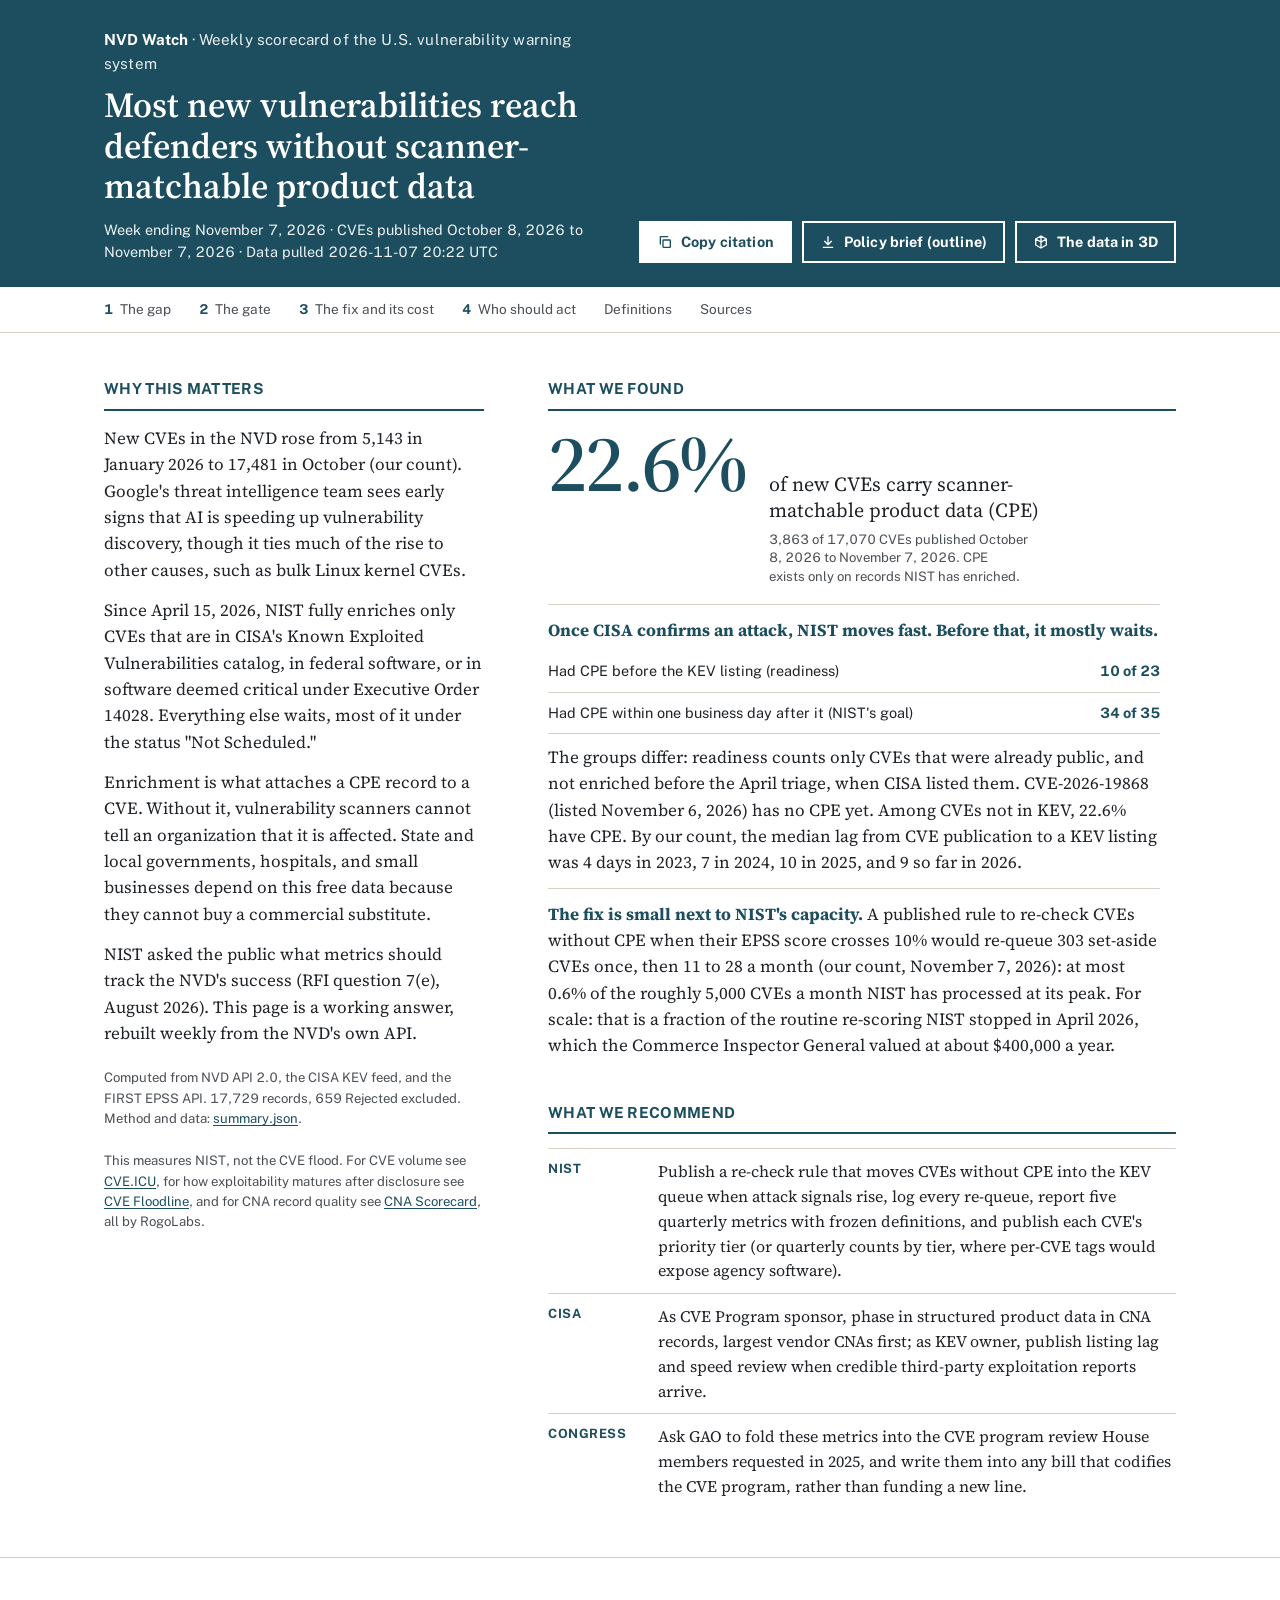
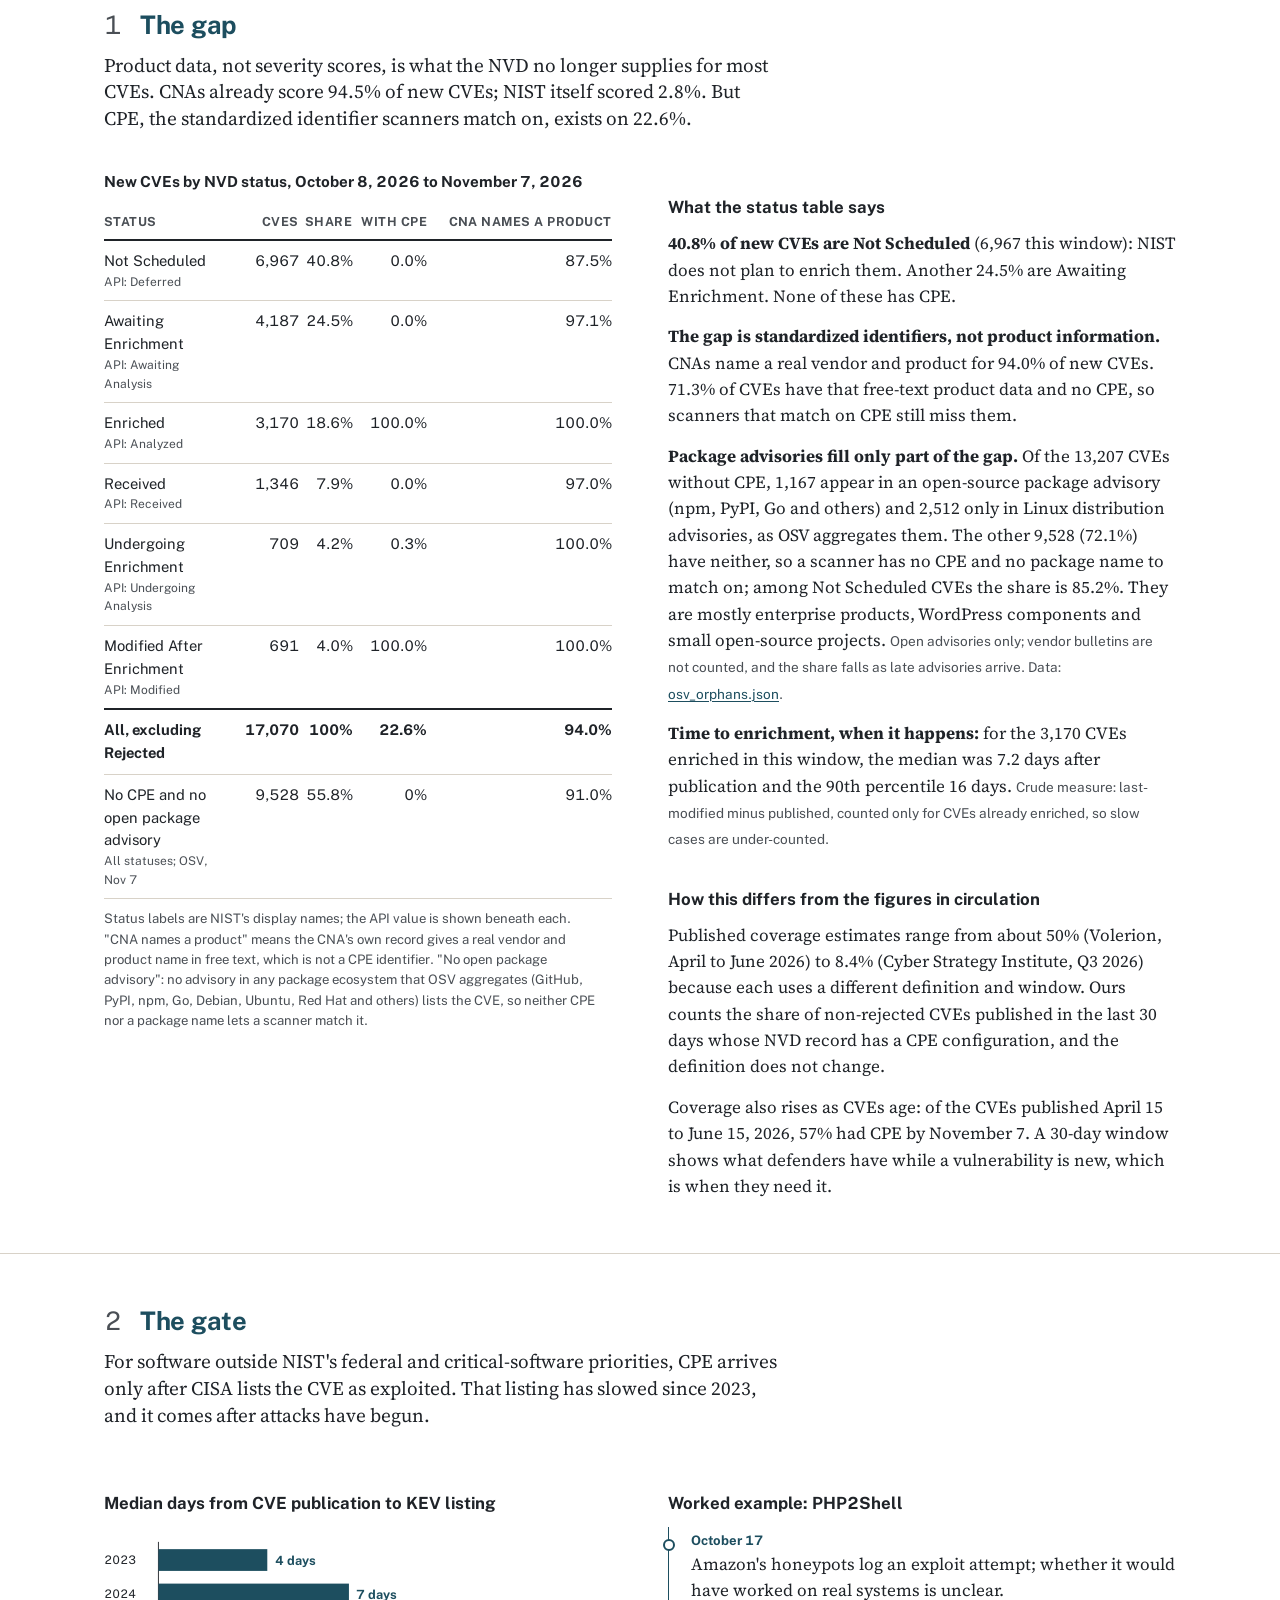
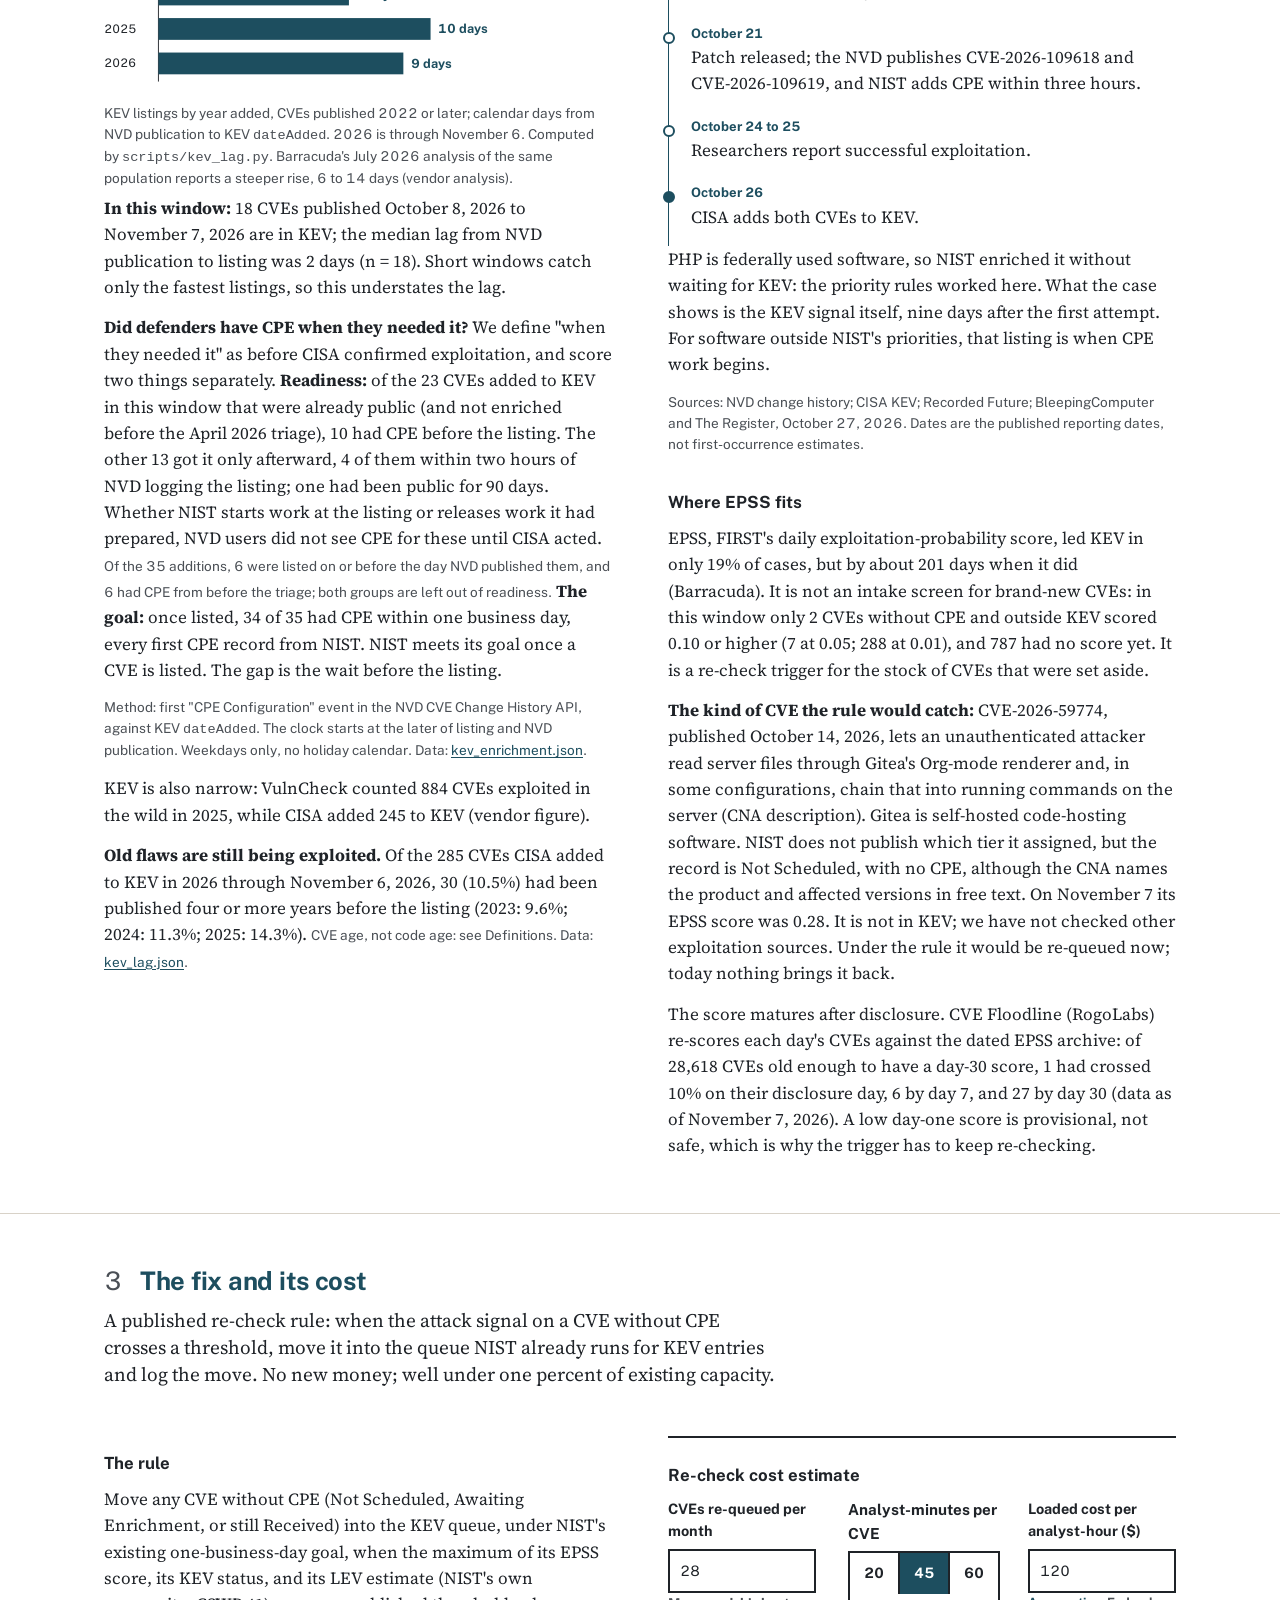
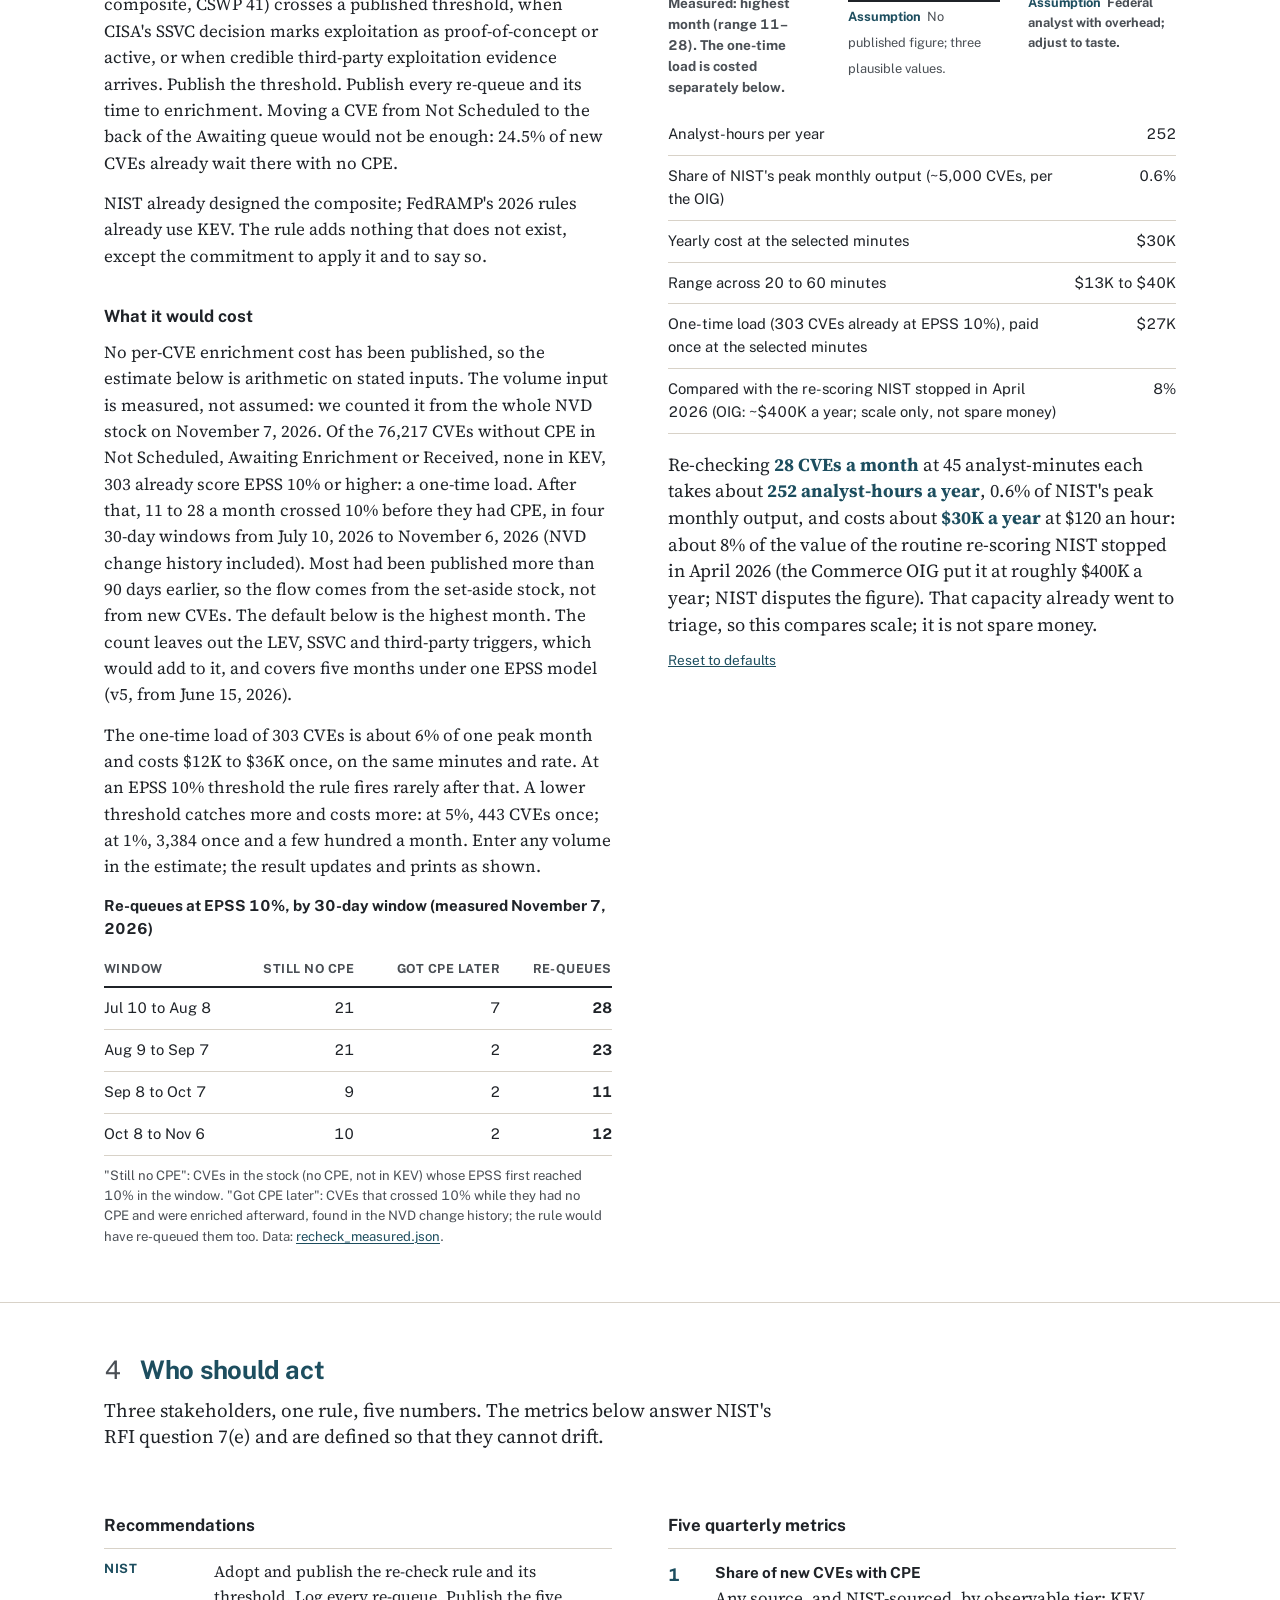
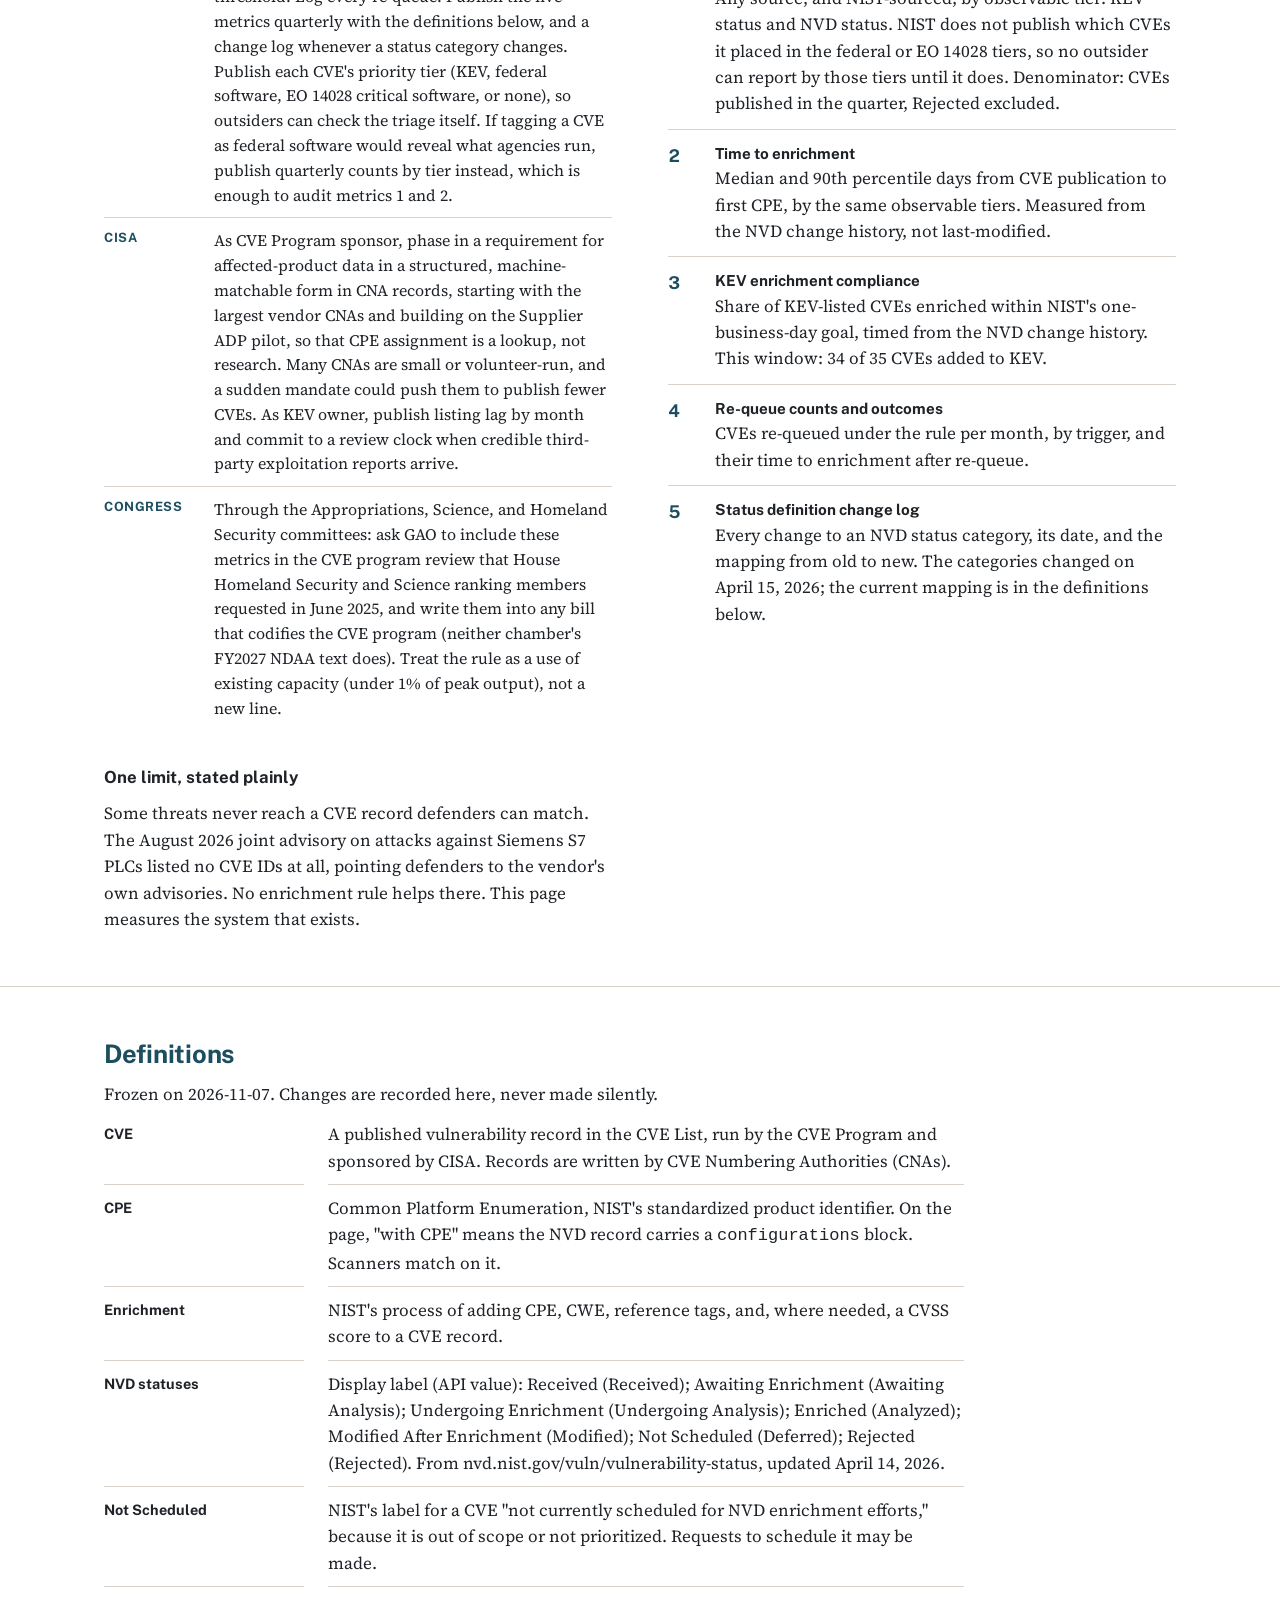
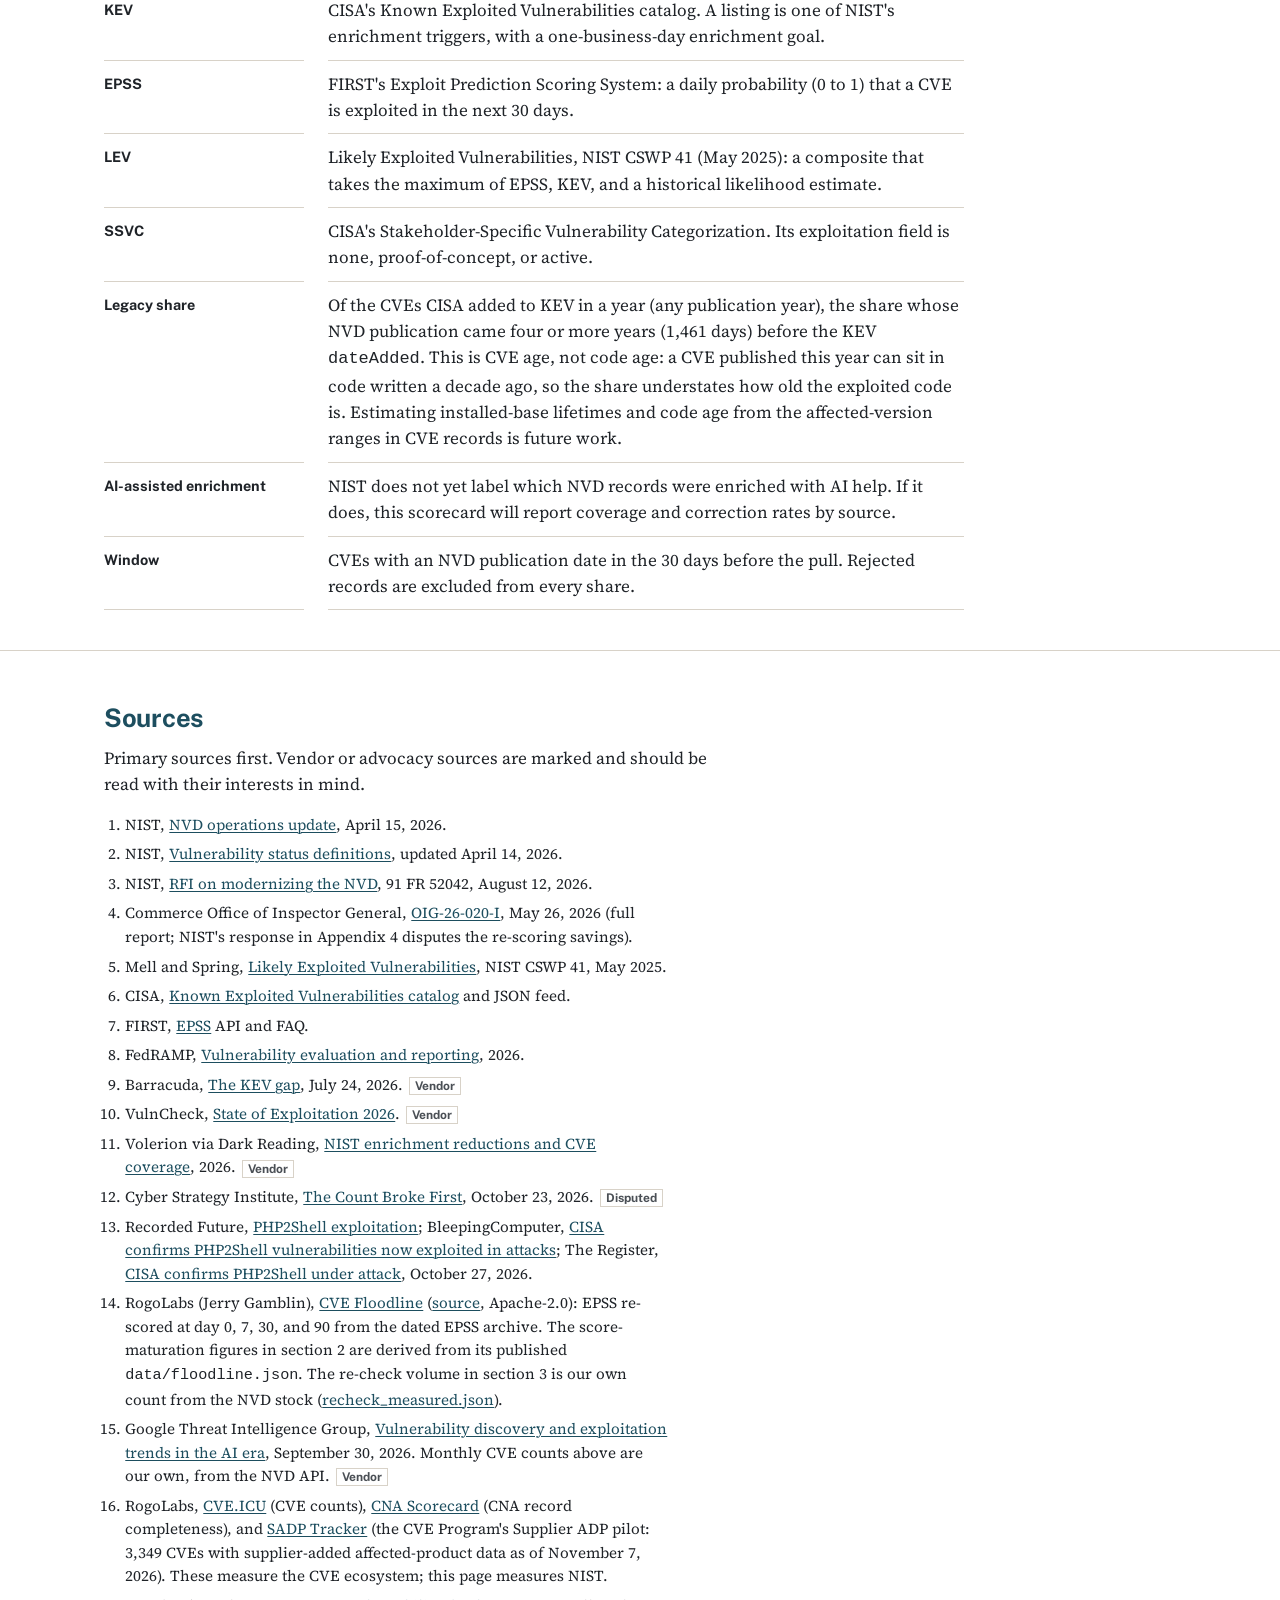
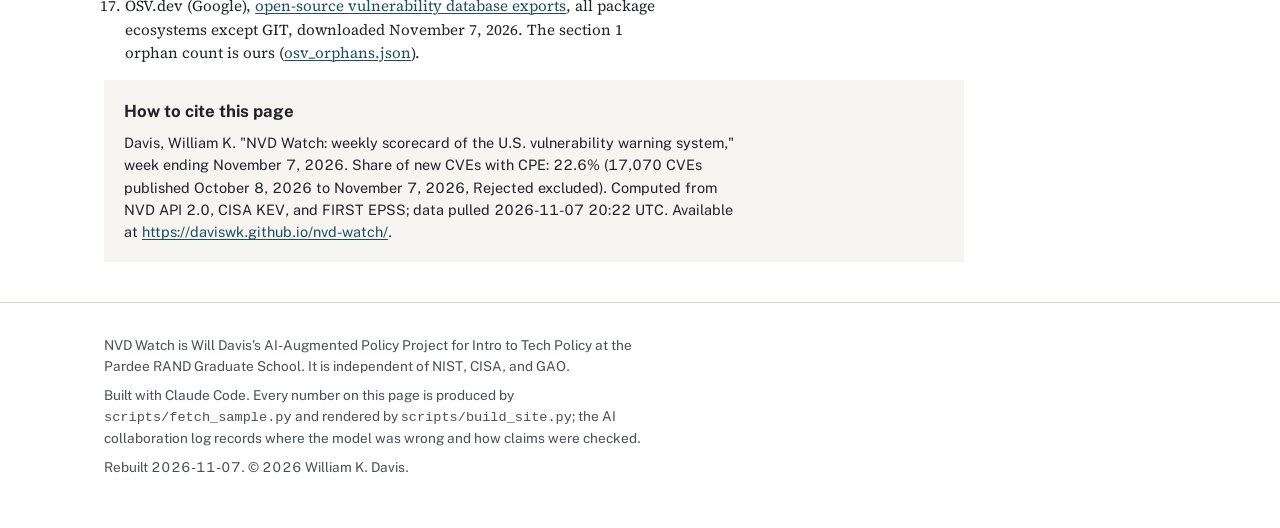
==== site/index.html @ 121f0cbe "Add legacy share, AI framing and durability drafts; verify sources - kev_lag.py writes legacy_by_yea" ====
<!doctype html>
<html lang="en">
<head>
<meta charset="utf-8">
<meta name="viewport" content="width=device-width, initial-scale=1">
<title>NVD Watch · Scorecard</title>
<meta name="description" content="Weekly scorecard of the U.S. vulnerability warning system: how many new CVEs get scanner-matchable product data (CPE) from the NIST National Vulnerability Database, how late the CISA KEV gate opens, and what a published re-check rule would cost.">
<meta name="author" content="William K. Davis">
<link rel="preconnect" href="https://fonts.googleapis.com">
<link rel="preconnect" href="https://fonts.gstatic.com" crossorigin>
<link rel="stylesheet" href="https://fonts.googleapis.com/css2?family=Public+Sans:wght@400;700&family=Source+Serif+4:opsz,wght@8..60,400;8..60,600&display=swap">
<link rel="icon" href="data:image/svg+xml,%3Csvg xmlns='http://www.w3.org/2000/svg' viewBox='0 0 32 32'%3E%3Crect width='32' height='32' fill='%231d4e5f'/%3E%3Crect x='6' y='22' width='20' height='3' fill='%23fff'/%3E%3Crect x='6' y='8' width='9' height='3' fill='%23fff'/%3E%3C/svg%3E">
<link rel="stylesheet" href="styles.css">
</head>
<body>
<a class="skip" href="#gap">Skip to the findings</a>

<header class="band">
  <div class="wrap">
    <div>
      <p class="product">NVD Watch <span>· Weekly scorecard of the U.S. vulnerability warning system</span></p>
      <h1>Most new vulnerabilities reach defenders without scanner-matchable product data</h1>
      <p class="meta">Week ending November 7, 2026 · CVEs published October 8, 2026 to November 7, 2026 · Data pulled 2026-11-07 20:22 UTC</p>
    </div>
    <div class="actions">
      <button class="btn primary" id="copy-citation" type="button" aria-describedby="cite">
        <svg viewBox="0 0 24 24" aria-hidden="true"><rect x="9" y="9" width="11" height="11" rx="1"/><path d="M5 15V5a1 1 0 0 1 1-1h10"/></svg>
        <span class="label">Copy citation</span>
      </button>
      <a class="btn" href="https://github.com/daviswk/nvd-watch/blob/main/docs/brief-outline.md">
        <svg viewBox="0 0 24 24" aria-hidden="true"><path d="M12 4v12m0 0 5-5m-5 5-5-5M5 20h14"/></svg>
        Policy brief (outline)
      </a>
      <a class="btn" href="story.html">
        <svg viewBox="0 0 24 24" aria-hidden="true"><path d="M12 3 4 7.5v9L12 21l8-4.5v-9L12 3Zm0 0v18M4 7.5l8 4.5 8-4.5"/></svg>
        The data in 3D
      </a>
    </div>
  </div>
</header>

<nav class="index" aria-label="Sections">
  <div class="wrap">
    <ol>
      <li><a href="#gap"><span class="n">1</span>The gap</a></li>
      <li><a href="#gate"><span class="n">2</span>The gate</a></li>
      <li><a href="#fix"><span class="n">3</span>The fix and its cost</a></li>
      <li><a href="#act"><span class="n">4</span>Who should act</a></li>
      <li><a href="#definitions">Definitions</a></li>
      <li><a href="#sources">Sources</a></li>
    </ol>
  </div>
</nav>


<section class="highlights" aria-labelledby="h-why">
  <div class="wrap">
    <div>
      <h2 id="h-why">Why this matters</h2>
      <p>New CVEs in the NVD rose from 5,143 in January 2026 to 17,481 in October (our count). Google's threat intelligence team sees early signs that AI is speeding up vulnerability discovery, though it ties much of the rise to other causes, such as bulk Linux kernel CVEs.</p>
      <p>Since April 15, 2026, NIST fully enriches only CVEs that are in CISA's Known Exploited Vulnerabilities catalog, in federal software, or in software deemed critical under Executive Order 14028. Everything else waits, most of it under the status "Not Scheduled."</p>
      <p>Enrichment is what attaches a CPE record to a CVE. Without it, vulnerability scanners cannot tell an organization that it is affected. State and local governments, hospitals, and small businesses depend on this free data because they cannot buy a commercial substitute.</p>
      <p>NIST asked the public what metrics should track the NVD's success (RFI question 7(e), August 2026). This page is a working answer, rebuilt weekly from the NVD's own API.</p>
      <p class="source">Computed from NVD API 2.0, the CISA KEV feed, and the FIRST EPSS API. 17,729 records, 659 Rejected excluded. Method and data: <a href="data/summary.json">summary.json</a>.</p>
      <p class="source">This measures NIST, not the CVE flood. For CVE volume see <a href="https://cve.icu">CVE.ICU</a>, for how exploitability matures after disclosure see <a href="https://cvefloodline.org">CVE Floodline</a>, and for CNA record quality see <a href="https://cnascorecard.org">CNA Scorecard</a>, all by RogoLabs.</p>
    </div>
    <div>
      <h2 id="h-found">What we found</h2>
      <div class="finding" id="m-cpe">
        <p class="figure">22.6%</p>
        <p class="what">of new CVEs carry scanner-matchable product data (CPE)
          <small>3,863 of 17,070 CVEs published October 8, 2026 to November 7, 2026. CPE exists only on records NIST has enriched.</small>
        </p>
      </div>
      <ul class="findings">
        <li><b>Once CISA confirms an attack, NIST moves fast. Before that, it mostly waits.</b>
          <table class="data kev-pair">
            <caption class="sr-only">CVEs CISA added to KEV, October 8, 2026 to November 7, 2026</caption>
            <tbody>
              <tr><th scope="row">Had CPE before the KEV listing (readiness)</th><td class="num"><b>10 of 23</b></td></tr>
              <tr><th scope="row">Had CPE within one business day after it (NIST's goal)</th><td class="num"><b>34 of 35</b></td></tr>
            </tbody>
          </table>
          The groups differ: readiness counts only CVEs that were already public, and not enriched before the April triage, when CISA listed them. CVE-2026-19868 (listed November 6, 2026) has no CPE yet. Among CVEs not in KEV, 22.6% have CPE. By our count, the median lag from CVE publication to a KEV listing was 4 days in 2023, 7 in 2024, 10 in 2025, and 9 so far in 2026.</li>
        <li><b>The fix is small next to NIST's capacity.</b> A published rule to re-check CVEs without CPE when their EPSS score crosses 10% would re-queue 303 set-aside CVEs once, then 11 to 28 a month (our count, November 7, 2026): at most 0.6% of the roughly 5,000 CVEs a month NIST has processed at its peak. For scale: that is a fraction of the routine re-scoring NIST stopped in April 2026, which the Commerce Inspector General valued at about $400,000 a year.</li>
      </ul>
      <h2 id="h-rec" style="margin-top:30px">What we recommend</h2>
      <table class="recs">
        <tr><th scope="row">NIST</th><td>Publish a re-check rule that moves CVEs without CPE into the KEV queue when attack signals rise, log every re-queue, report five quarterly metrics with frozen definitions, and publish each CVE's priority tier (or quarterly counts by tier, where per-CVE tags would expose agency software).</td></tr>
        <tr><th scope="row">CISA</th><td>As CVE Program sponsor, phase in structured product data in CNA records, largest vendor CNAs first; as KEV owner, publish listing lag and speed review when credible third-party exploitation reports arrive.</td></tr>
        <tr><th scope="row">Congress</th><td>Ask GAO to fold these metrics into the CVE program review House members requested in 2025, and write them into any bill that codifies the CVE program, rather than funding a new line.</td></tr>
      </table>
    </div>
  </div>
</section>

<main id="main">

<section class="section" id="gap" aria-labelledby="h-gap">
  <div class="wrap">
    <h2 id="h-gap"><span class="n">1</span>The gap</h2>
    <p class="lede">Product data, not severity scores, is what the NVD no longer supplies for most CVEs. CNAs already score 94.5% of new CVEs; NIST itself scored 2.8%. But CPE, the standardized identifier scanners match on, exists on 22.6%.</p>
    <div class="two">
      <div>
        <table class="data stack" id="t-status">
          <caption>New CVEs by NVD status, October 8, 2026 to November 7, 2026</caption>
          <thead><tr><th scope="col">Status</th><th scope="col" class="num">CVEs</th><th scope="col" class="num">Share</th><th scope="col" class="num">With CPE</th><th scope="col" class="num">CNA names a product</th></tr></thead>
          <tbody>
<tr><th scope="row">Not Scheduled <span class="api">API: Deferred</span></th><td class="num" data-label="CVEs">6,967</td><td class="num" data-label="Share">40.8%</td><td class="num" data-label="With CPE">0.0%</td><td class="num" data-label="CNA names a product">87.5%</td></tr>
<tr><th scope="row">Awaiting Enrichment <span class="api">API: Awaiting Analysis</span></th><td class="num" data-label="CVEs">4,187</td><td class="num" data-label="Share">24.5%</td><td class="num" data-label="With CPE">0.0%</td><td class="num" data-label="CNA names a product">97.1%</td></tr>
<tr><th scope="row">Enriched <span class="api">API: Analyzed</span></th><td class="num" data-label="CVEs">3,170</td><td class="num" data-label="Share">18.6%</td><td class="num" data-label="With CPE">100.0%</td><td class="num" data-label="CNA names a product">100.0%</td></tr>
<tr><th scope="row">Received <span class="api">API: Received</span></th><td class="num" data-label="CVEs">1,346</td><td class="num" data-label="Share">7.9%</td><td class="num" data-label="With CPE">0.0%</td><td class="num" data-label="CNA names a product">97.0%</td></tr>
<tr><th scope="row">Undergoing Enrichment <span class="api">API: Undergoing Analysis</span></th><td class="num" data-label="CVEs">709</td><td class="num" data-label="Share">4.2%</td><td class="num" data-label="With CPE">0.3%</td><td class="num" data-label="CNA names a product">100.0%</td></tr>
<tr><th scope="row">Modified After Enrichment <span class="api">API: Modified</span></th><td class="num" data-label="CVEs">691</td><td class="num" data-label="Share">4.0%</td><td class="num" data-label="With CPE">100.0%</td><td class="num" data-label="CNA names a product">100.0%</td></tr>
            <tr class="total"><th scope="row">All, excluding Rejected</th><td class="num" data-label="CVEs">17,070</td><td class="num" data-label="Share">100%</td><td class="num" data-label="With CPE">22.6%</td><td class="num" data-label="CNA names a product">94.0%</td></tr>
<tr class="sub"><th scope="row">No CPE and no open package advisory <span class="api">All statuses; OSV, Nov 7</span></th><td class="num" data-label="CVEs">9,528</td><td class="num" data-label="Share">55.8%</td><td class="num" data-label="With CPE">0%</td><td class="num" data-label="CNA names a product">91.0%</td></tr>
          </tbody>
          <tfoot><tr><td colspan="5">Status labels are NIST's display names; the API value is shown beneath each. "CNA names a product" means the CNA's own record gives a real vendor and product name in free text, which is not a CPE identifier. "No open package advisory": no advisory in any package ecosystem that OSV aggregates (GitHub, PyPI, npm, Go, Debian, Ubuntu, Red Hat and others) lists the CVE, so neither CPE nor a package name lets a scanner match it.</td></tr></tfoot>
        </table>
      </div>
      <div>
        <h3>What the status table says</h3>
        <p><b>40.8% of new CVEs are Not Scheduled</b> (6,967 this window): NIST does not plan to enrich them. Another 24.5% are Awaiting Enrichment. None of these has CPE.</p>
        <p><b>The gap is standardized identifiers, not product information.</b> CNAs name a real vendor and product for 94.0% of new CVEs. 71.3% of CVEs have that free-text product data and no CPE, so scanners that match on CPE still miss them.</p>
        <p><b>Package advisories fill only part of the gap.</b> Of the 13,207 CVEs without CPE, 1,167 appear in an open-source package advisory (npm, PyPI, Go and others) and 2,512 only in Linux distribution advisories, as OSV aggregates them. The other 9,528 (72.1%) have neither, so a scanner has no CPE and no package name to match on; among Not Scheduled CVEs the share is 85.2%. They are mostly enterprise products, WordPress components and small open-source projects. <span class="note">Open advisories only; vendor bulletins are not counted, and the share falls as late advisories arrive. Data: <a href="data/osv_orphans.json">osv_orphans.json</a>.</span></p>
        <p><b>Time to enrichment, when it happens:</b> for the 3,170 CVEs enriched in this window, the median was 7.2 days after publication and the 90th percentile 16 days. <span class="note">Crude measure: last-modified minus published, counted only for CVEs already enriched, so slow cases are under-counted.</span></p>
        <h3>How this differs from the figures in circulation</h3>
        <p>Published coverage estimates range from about 50% (Volerion, April to June 2026) to 8.4% (Cyber Strategy Institute, Q3 2026) because each uses a different definition and window. Ours counts the share of non-rejected CVEs published in the last 30 days whose NVD record has a CPE configuration, and the definition does not change.</p>
        <p>Coverage also rises as CVEs age: of the CVEs published April 15 to June 15, 2026, 57% had CPE by November 7. A 30-day window shows what defenders have while a vulnerability is new, which is when they need it.</p>
      </div>
    </div>
  </div>
</section>

<section class="section" id="gate" aria-labelledby="h-gate">
  <div class="wrap">
    <h2 id="h-gate"><span class="n">2</span>The gate</h2>
    <p class="lede">For software outside NIST's federal and critical-software priorities, CPE arrives only after CISA lists the CVE as exploited. That listing has slowed since 2023, and it comes after attacks have begun.</p>
    <div class="two">
      <div>
        <h3>Median days from CVE publication to KEV listing</h3>
        <figure class="chart">
          <svg viewBox="0 0 560 190" role="img" aria-labelledby="chart-title chart-desc">
            <title id="chart-title">Median CVE-to-KEV lag by year</title>
            <desc id="chart-desc">2023: 4 days. 2024: 7 days. 2025: 10 days. 2026 to November 6: 9 days. Computed by NVD Watch from the CISA KEV feed and NVD publication dates.</desc>
            <g class="lbl">
              <text x="0" y="36">2023</text><text x="0" y="74">2024</text><text x="0" y="112">2025</text><text x="0" y="150">2026</text>
            </g>
            <line class="axis" x1="60" y1="12" x2="60" y2="166"/>
            <rect class="bar" x="60" y="20" width="120" height="24"/><text class="val" x="188" y="37">4 days</text>
            <rect class="bar" x="60" y="58" width="210" height="24"/><text class="val" x="278" y="75">7 days</text>
            <rect class="bar" x="60" y="96" width="300" height="24"/><text class="val" x="368" y="113">10 days</text>
            <rect class="bar" x="60" y="134" width="270" height="24"/><text class="val" x="338" y="151">9 days</text>
          </svg>
          <figcaption class="note">KEV listings by year added, CVEs published 2022 or later; calendar days from NVD publication to KEV <code>dateAdded</code>. 2026 is through November 6. Computed by <code>scripts/kev_lag.py</code>. Barracuda's July 2026 analysis of the same population reports a steeper rise, 6 to 14 days (vendor analysis).</figcaption>
        </figure>
        <p><b>In this window:</b> 18 CVEs published October 8, 2026 to November 7, 2026 are in KEV; the median lag from NVD publication to listing was 2 days (n = 18). Short windows catch only the fastest listings, so this understates the lag.</p>
        <p><b>Did defenders have CPE when they needed it?</b> We define "when they needed it" as before CISA confirmed exploitation, and score two things separately. <b>Readiness:</b> of the 23 CVEs added to KEV in this window that were already public (and not enriched before the April 2026 triage), 10 had CPE before the listing. The other 13 got it only afterward, 4 of them within two hours of NVD logging the listing; one had been public for 90 days. Whether NIST starts work at the listing or releases work it had prepared, NVD users did not see CPE for these until CISA acted. <span class="note">Of the 35 additions, 6 were listed on or before the day NVD published them, and 6 had CPE from before the triage; both groups are left out of readiness.</span> <b>The goal:</b> once listed, 34 of 35 had CPE within one business day, every first CPE record from NIST. NIST meets its goal once a CVE is listed. The gap is the wait before the listing.</p>
        <p class="note">Method: first "CPE Configuration" event in the NVD CVE Change History API, against KEV <code>dateAdded</code>. The clock starts at the later of listing and NVD publication. Weekdays only, no holiday calendar. Data: <a href="data/kev_enrichment.json">kev_enrichment.json</a>.</p>
        <p>KEV is also narrow: VulnCheck counted 884 CVEs exploited in the wild in 2025, while CISA added 245 to KEV (vendor figure).</p>
        <p><b>Old flaws are still being exploited.</b> Of the 285 CVEs CISA added to KEV in 2026 through November 6, 2026, 30 (10.5%) had been published four or more years before the listing (2023: 9.6%; 2024: 11.3%; 2025: 14.3%). <span class="note">CVE age, not code age: see Definitions. Data: <a href="data/kev_lag.json">kev_lag.json</a>.</span></p>
      </div>
      <div>
        <h3>Worked example: PHP2Shell</h3>
        <ol class="timeline">
          <li><time datetime="2026-10-17">October 17</time>Amazon's honeypots log an exploit attempt; whether it would have worked on real systems is unclear.</li>
          <li><time datetime="2026-10-21">October 21</time>Patch released; the NVD publishes CVE-2026-109618 and CVE-2026-109619, and NIST adds CPE within three hours.</li>
          <li><time datetime="2026-10-24">October 24 to 25</time>Researchers report successful exploitation.</li>
          <li class="kev"><time datetime="2026-10-26">October 26</time>CISA adds both CVEs to KEV.</li>
        </ol>
        <p>PHP is federally used software, so NIST enriched it without waiting for KEV: the priority rules worked here. What the case shows is the KEV signal itself, nine days after the first attempt. For software outside NIST's priorities, that listing is when CPE work begins.</p>
        <p class="note">Sources: NVD change history; CISA KEV; Recorded Future; BleepingComputer and The Register, October 27, 2026. Dates are the published reporting dates, not first-occurrence estimates.</p>
        <h3>Where EPSS fits</h3>
        <p>EPSS, FIRST's daily exploitation-probability score, led KEV in only 19% of cases, but by about 201 days when it did (Barracuda). It is not an intake screen for brand-new CVEs: in this window only 2 CVEs without CPE and outside KEV scored 0.10 or higher (7 at 0.05; 288 at 0.01), and 787 had no score yet. It is a re-check trigger for the stock of CVEs that were set aside.</p>
        <p><b>The kind of CVE the rule would catch:</b> CVE-2026-59774, published October 14, 2026, lets an unauthenticated attacker read server files through Gitea's Org-mode renderer and, in some configurations, chain that into running commands on the server (CNA description). Gitea is self-hosted code-hosting software. NIST does not publish which tier it assigned, but the record is Not Scheduled, with no CPE, although the CNA names the product and affected versions in free text. On November 7 its EPSS score was 0.28. It is not in KEV; we have not checked other exploitation sources. Under the rule it would be re-queued now; today nothing brings it back.</p>
        <p>The score matures after disclosure. CVE Floodline (RogoLabs) re-scores each day's CVEs against the dated EPSS archive: of 28,618 CVEs old enough to have a day-30 score, 1 had crossed 10% on their disclosure day, 6 by day 7, and 27 by day 30 (data as of November 7, 2026). A low day-one score is provisional, not safe, which is why the trigger has to keep re-checking.</p>
      </div>
    </div>
  </div>
</section>

<section class="section" id="fix" aria-labelledby="h-fix">
  <div class="wrap">
    <h2 id="h-fix"><span class="n">3</span>The fix and its cost</h2>
    <p class="lede">A published re-check rule: when the attack signal on a CVE without CPE crosses a threshold, move it into the queue NIST already runs for KEV entries and log the move. No new money; well under one percent of existing capacity.</p>
    <div class="two">
      <div>
        <h3>The rule</h3>
        <p>Move any CVE without CPE (Not Scheduled, Awaiting Enrichment, or still Received) into the KEV queue, under NIST's existing one-business-day goal, when the maximum of its EPSS score, its KEV status, and its LEV estimate (NIST's own composite, CSWP 41) crosses a published threshold, when CISA's SSVC decision marks exploitation as proof-of-concept or active, or when credible third-party exploitation evidence arrives. Publish the threshold. Publish every re-queue and its time to enrichment. Moving a CVE from Not Scheduled to the back of the Awaiting queue would not be enough: 24.5% of new CVEs already wait there with no CPE.</p>
        <p>NIST already designed the composite; FedRAMP's 2026 rules already use KEV. The rule adds nothing that does not exist, except the commitment to apply it and to say so.</p>
        <h3>What it would cost</h3>
        <p>No per-CVE enrichment cost has been published, so the estimate below is arithmetic on stated inputs. The volume input is measured, not assumed: we counted it from the whole NVD stock on November 7, 2026. Of the 76,217 CVEs without CPE in Not Scheduled, Awaiting Enrichment or Received, none in KEV, 303 already score EPSS 10% or higher: a one-time load. After that, 11 to 28 a month crossed 10% before they had CPE, in four 30-day windows from July 10, 2026 to November 6, 2026 (NVD change history included). Most had been published more than 90 days earlier, so the flow comes from the set-aside stock, not from new CVEs. The default below is the highest month. The count leaves out the LEV, SSVC and third-party triggers, which would add to it, and covers five months under one EPSS model (v5, from June 15, 2026).</p>
        <p>The one-time load of 303 CVEs is about 6% of one peak month and costs $12K to $36K once, on the same minutes and rate. At an EPSS 10% threshold the rule fires rarely after that. A lower threshold catches more and costs more: at 5%, 443 CVEs once; at 1%, 3,384 once and a few hundred a month. Enter any volume in the estimate; the result updates and prints as shown.</p>
        <table class="data stack" id="t-requeues">
          <caption>Re-queues at EPSS 10%, by 30-day window (measured November 7, 2026)</caption>
          <thead><tr><th scope="col">Window</th><th scope="col" class="num">Still no CPE</th><th scope="col" class="num">Got CPE later</th><th scope="col" class="num">Re-queues</th></tr></thead>
          <tbody>
<tr><th scope="row">Jul 10 to Aug 8</th><td class="num" data-label="Still no CPE">21</td><td class="num" data-label="Got CPE later">7</td><td class="num" data-label="Re-queues"><b>28</b></td></tr>
<tr><th scope="row">Aug 9 to Sep 7</th><td class="num" data-label="Still no CPE">21</td><td class="num" data-label="Got CPE later">2</td><td class="num" data-label="Re-queues"><b>23</b></td></tr>
<tr><th scope="row">Sep 8 to Oct 7</th><td class="num" data-label="Still no CPE">9</td><td class="num" data-label="Got CPE later">2</td><td class="num" data-label="Re-queues"><b>11</b></td></tr>
<tr><th scope="row">Oct 8 to Nov 6</th><td class="num" data-label="Still no CPE">10</td><td class="num" data-label="Got CPE later">2</td><td class="num" data-label="Re-queues"><b>12</b></td></tr>
          </tbody>
          <tfoot><tr><td colspan="4">"Still no CPE": CVEs in the stock (no CPE, not in KEV) whose EPSS first reached 10% in the window. "Got CPE later": CVEs that crossed 10% while they had no CPE and were enriched afterward, found in the NVD change history; the rule would have re-queued them too. Data: <a href="data/recheck_measured.json">recheck_measured.json</a>.</td></tr></tfoot>
        </table>
      </div>
      <div>
        <form class="sim" id="sim-form" aria-labelledby="h-sim" data-default-cves="28" data-one-time="303">
          <h3 id="h-sim" style="margin-top:0">Re-check cost estimate</h3>
          <div class="controls">
            <label for="sim-cves"><span>CVEs re-queued per month</span>
              <input type="number" id="sim-cves" name="cves" min="0" max="100000" step="1" value="28" inputmode="numeric">
              <span class="note">Measured: highest month (range 11–28). The one-time load is costed separately below.</span>
            </label>
            <fieldset>
              <legend>Analyst-minutes per CVE</legend>
              <div class="radios" role="radiogroup">
                <label><input type="radio" name="minutes" value="20"><span>20</span></label>
                <label><input type="radio" name="minutes" value="45" checked><span>45</span></label>
                <label><input type="radio" name="minutes" value="60"><span>60</span></label>
              </div>
              <span class="assumption">No published figure; three plausible values.</span>
            </fieldset>
            <label for="sim-rate"><span>Loaded cost per analyst-hour ($)</span>
              <input type="number" id="sim-rate" name="rate" min="1" max="10000" step="5" value="120" inputmode="numeric">
              <span class="assumption">Federal analyst with overhead; adjust to taste.</span>
            </label>
          </div>
          <table class="data" aria-live="polite">
            <tbody>
              <tr><th scope="row">Analyst-hours per year</th><td class="num" id="sim-hours">252</td></tr>
              <tr><th scope="row">Share of NIST's peak monthly output (~5,000 CVEs, per the OIG)</th><td class="num" id="sim-capacity">0.6%</td></tr>
              <tr><th scope="row">Yearly cost at the selected minutes</th><td class="num" id="sim-cost">$30K</td></tr>
              <tr><th scope="row">Range across 20 to 60 minutes</th><td class="num" id="sim-low-high">$13K to $40K</td></tr>
              <tr><th scope="row">One-time load (303 CVEs already at EPSS 10%), paid once at the selected minutes</th><td class="num" id="sim-once">$27K</td></tr>
              <tr><th scope="row">Compared with the re-scoring NIST stopped in April 2026 (OIG: ~$400K a year; scale only, not spare money)</th><td class="num" id="sim-offset">8%</td></tr>
            </tbody>
          </table>
          <p class="result" id="sim-sentence">Re-checking <b>28 CVEs a month</b> at 45 analyst-minutes each takes about <b>252 analyst-hours a year</b>, 0.6% of NIST's peak monthly output, and costs about <b>$30K a year</b> at $120 an hour: about 8% of the value of the routine re-scoring NIST stopped in April 2026 (the Commerce OIG put it at roughly $400K a year; NIST disputes the figure). That capacity already went to triage, so this compares scale; it is not spare money.</p>
          <button type="button" class="reset" id="sim-reset">Reset to defaults</button>
        </form>
      </div>
    </div>
  </div>
</section>

<section class="section" id="act" aria-labelledby="h-act">
  <div class="wrap">
    <h2 id="h-act"><span class="n">4</span>Who should act</h2>
    <p class="lede">Three stakeholders, one rule, five numbers. The metrics below answer NIST's RFI question 7(e) and are defined so that they cannot drift.</p>
    <div class="two">
      <div>
        <h3>Recommendations</h3>
        <table class="recs">
          <tr><th scope="row">NIST</th><td>Adopt and publish the re-check rule and its threshold. Log every re-queue. Publish the five metrics quarterly with the definitions below, and a change log whenever a status category changes. Publish each CVE's priority tier (KEV, federal software, EO 14028 critical software, or none), so outsiders can check the triage itself. If tagging a CVE as federal software would reveal what agencies run, publish quarterly counts by tier instead, which is enough to audit metrics 1 and 2.</td></tr>
          <tr><th scope="row">CISA</th><td>As CVE Program sponsor, phase in a requirement for affected-product data in a structured, machine-matchable form in CNA records, starting with the largest vendor CNAs and building on the Supplier ADP pilot, so that CPE assignment is a lookup, not research. Many CNAs are small or volunteer-run, and a sudden mandate could push them to publish fewer CVEs. As KEV owner, publish listing lag by month and commit to a review clock when credible third-party exploitation reports arrive.</td></tr>
          <tr><th scope="row">Congress</th><td>Through the Appropriations, Science, and Homeland Security committees: ask GAO to include these metrics in the CVE program review that House Homeland Security and Science ranking members requested in June 2025, and write them into any bill that codifies the CVE program (neither chamber's FY2027 NDAA text does). Treat the rule as a use of existing capacity (under 1% of peak output), not a new line.</td></tr>
        </table>
        <h3>One limit, stated plainly</h3>
        <p>Some threats never reach a CVE record defenders can match. The August 2026 joint advisory on attacks against Siemens S7 PLCs listed no CVE IDs at all, pointing defenders to the vendor's own advisories. No enrichment rule helps there. This page measures the system that exists.</p>
      </div>
      <div>
        <h3>Five quarterly metrics</h3>
        <ol class="metrics">
          <li id="metric-1"><div><b>Share of new CVEs with CPE</b>Any source, and NIST-sourced, by observable tier: KEV status and NVD status. NIST does not publish which CVEs it placed in the federal or EO 14028 tiers, so no outsider can report by those tiers until it does. Denominator: CVEs published in the quarter, Rejected excluded.</div></li>
          <li id="metric-2"><div><b>Time to enrichment</b>Median and 90th percentile days from CVE publication to first CPE, by the same observable tiers. Measured from the NVD change history, not last-modified.</div></li>
          <li id="metric-3"><div><b>KEV enrichment compliance</b>Share of KEV-listed CVEs enriched within NIST's one-business-day goal, timed from the NVD change history. This window: 34 of 35 CVEs added to KEV.</div></li>
          <li id="metric-4"><div><b>Re-queue counts and outcomes</b>CVEs re-queued under the rule per month, by trigger, and their time to enrichment after re-queue.</div></li>
          <li id="metric-5"><div><b>Status definition change log</b>Every change to an NVD status category, its date, and the mapping from old to new. The categories changed on April 15, 2026; the current mapping is in the definitions below.</div></li>
        </ol>
      </div>
    </div>
  </div>
</section>

<section class="section defs" id="definitions" aria-labelledby="h-defs">
  <div class="wrap">
    <h2 id="h-defs">Definitions</h2>
    <p>Frozen on 2026-11-07. Changes are recorded here, never made silently.</p>
    <dl>
      <dt>CVE</dt><dd>A published vulnerability record in the CVE List, run by the CVE Program and sponsored by CISA. Records are written by CVE Numbering Authorities (CNAs).</dd>
      <dt>CPE</dt><dd>Common Platform Enumeration, NIST's standardized product identifier. On the page, "with CPE" means the NVD record carries a <code>configurations</code> block. Scanners match on it.</dd>
      <dt>Enrichment</dt><dd>NIST's process of adding CPE, CWE, reference tags, and, where needed, a CVSS score to a CVE record.</dd>
      <dt>NVD statuses</dt><dd>Display label (API value): Received (Received); Awaiting Enrichment (Awaiting Analysis); Undergoing Enrichment (Undergoing Analysis); Enriched (Analyzed); Modified After Enrichment (Modified); Not Scheduled (Deferred); Rejected (Rejected). From nvd.nist.gov/vuln/vulnerability-status, updated April 14, 2026.</dd>
      <dt>Not Scheduled</dt><dd>NIST's label for a CVE "not currently scheduled for NVD enrichment efforts," because it is out of scope or not prioritized. Requests to schedule it may be made.</dd>
      <dt>KEV</dt><dd>CISA's Known Exploited Vulnerabilities catalog. A listing is one of NIST's enrichment triggers, with a one-business-day enrichment goal.</dd>
      <dt>EPSS</dt><dd>FIRST's Exploit Prediction Scoring System: a daily probability (0 to 1) that a CVE is exploited in the next 30 days.</dd>
      <dt>LEV</dt><dd>Likely Exploited Vulnerabilities, NIST CSWP 41 (May 2025): a composite that takes the maximum of EPSS, KEV, and a historical likelihood estimate.</dd>
      <dt>SSVC</dt><dd>CISA's Stakeholder-Specific Vulnerability Categorization. Its exploitation field is none, proof-of-concept, or active.</dd>
      <dt>Legacy share</dt><dd>Of the CVEs CISA added to KEV in a year (any publication year), the share whose NVD publication came four or more years (1,461 days) before the KEV <code>dateAdded</code>. This is CVE age, not code age: a CVE published this year can sit in code written a decade ago, so the share understates how old the exploited code is. Estimating installed-base lifetimes and code age from the affected-version ranges in CVE records is future work.</dd>
      <dt>AI-assisted enrichment</dt><dd>NIST does not yet label which NVD records were enriched with AI help. If it does, this scorecard will report coverage and correction rates by source.</dd>
      <dt>Window</dt><dd>CVEs with an NVD publication date in the 30 days before the pull. Rejected records are excluded from every share.</dd>
    </dl>
  </div>
</section>

<section class="section sources" id="sources" aria-labelledby="h-src">
  <div class="wrap">
    <h2 id="h-src">Sources</h2>
    <p>Primary sources first. Vendor or advocacy sources are marked and should be read with their interests in mind.</p>
    <ol>
      <li>NIST, <a href="https://www.nist.gov/news-events/news/2026/04/nist-updates-nvd-operations-address-record-cve-growth">NVD operations update</a>, April 15, 2026.</li>
      <li>NIST, <a href="https://nvd.nist.gov/vuln/vulnerability-status">Vulnerability status definitions</a>, updated April 14, 2026.</li>
      <li>NIST, <a href="https://www.federalregister.gov/documents/2026/08/12/2026-16371/request-for-information-rfi-on-modernizing-the-national-vulnerability-database-in-the-age-of">RFI on modernizing the NVD</a>, 91 FR 52042, August 12, 2026.</li>
      <li>Commerce Office of Inspector General, <a href="https://www.oig.doc.gov/wp-content/OIGPublications/OIG-26-020-I-SECURED.pdf">OIG-26-020-I</a>, May 26, 2026 (full report; NIST's response in Appendix 4 disputes the re-scoring savings).</li>
      <li>Mell and Spring, <a href="https://nvlpubs.nist.gov/nistpubs/CSWP/NIST.CSWP.41.pdf">Likely Exploited Vulnerabilities</a>, NIST CSWP 41, May 2025.</li>
      <li>CISA, <a href="https://www.cisa.gov/known-exploited-vulnerabilities-catalog">Known Exploited Vulnerabilities catalog</a> and JSON feed.</li>
      <li>FIRST, <a href="https://www.first.org/epss/faq">EPSS</a> API and FAQ.</li>
      <li>FedRAMP, <a href="https://www.fedramp.gov/2026/reference/vulnerability-evaluation-and-reporting/">Vulnerability evaluation and reporting</a>, 2026.</li>
      <li>Barracuda, <a href="https://blog.barracuda.com/2026/07/24/KEV-gap-how-fast-do-exploited-bugs-get-flagged">The KEV gap</a>, July 24, 2026.<span class="v">Vendor</span></li>
      <li>VulnCheck, <a href="https://www.vulncheck.com/blog/state-of-exploitation-2026">State of Exploitation 2026</a>.<span class="v">Vendor</span></li>
      <li>Volerion via Dark Reading, <a href="https://darkreading.com/vulnerabilities-threats/nist-enrichment-reductions-cve-coverage-accuracy">NIST enrichment reductions and CVE coverage</a>, 2026.<span class="v">Vendor</span></li>
      <li>Cyber Strategy Institute, <a href="https://cyberstrategyinstitute.com/cve-state-of-risk-october-2026/">The Count Broke First</a>, October 23, 2026.<span class="v">Disputed</span></li>
      <li>Recorded Future, <a href="https://www.recordedfuture.com/blog/php2shell-vulnerability-exploitation">PHP2Shell exploitation</a>; BleepingComputer, <a href="https://bleepingcomputer.com/news/security/cisa-confirms-php2shell-vulnerabilities-now-exploited-in-attacks">CISA confirms PHP2Shell vulnerabilities now exploited in attacks</a>; The Register, <a href="https://www.theregister.com/cyber-crime/2026/10/27/cisa-confirms-php2shell-under-attack-as-researchers-clock-successful-exploits/5305681">CISA confirms PHP2Shell under attack</a>, October 27, 2026.</li>
      <li>RogoLabs (Jerry Gamblin), <a href="https://cvefloodline.org">CVE Floodline</a> (<a href="https://github.com/RogoLabs/cvefloodline.org">source</a>, Apache-2.0): EPSS re-scored at day 0, 7, 30, and 90 from the dated EPSS archive. The score-maturation figures in section 2 are derived from its published <code>data/floodline.json</code>. The re-check volume in section 3 is our own count from the NVD stock (<a href="data/recheck_measured.json">recheck_measured.json</a>).</li>
      <li>Google Threat Intelligence Group, <a href="https://cloud.google.com/blog/topics/threat-intelligence/vulnerability-discovery-and-exploitation-trends-in-the-ai-era">Vulnerability discovery and exploitation trends in the AI era</a>, September 30, 2026. Monthly CVE counts above are our own, from the NVD API.<span class="v">Vendor</span></li>
      <li>RogoLabs, <a href="https://cve.icu">CVE.ICU</a> (CVE counts), <a href="https://cnascorecard.org">CNA Scorecard</a> (CNA record completeness), and <a href="https://rogolabs.github.io/SADP-Tracker/index.html">SADP Tracker</a> (the CVE Program's Supplier ADP pilot: 3,349 CVEs with supplier-added affected-product data as of November 7, 2026). These measure the CVE ecosystem; this page measures NIST.</li>
      <li>OSV.dev (Google), <a href="https://google.github.io/osv.dev/data/">open-source vulnerability database exports</a>, all package ecosystems except GIT, downloaded November 7, 2026. The section 1 orphan count is ours (<a href="data/osv_orphans.json">osv_orphans.json</a>).</li>
    </ol>
    <div class="cite" id="cite">
      <h3>How to cite this page</h3>
      <p id="citation-text">Davis, William K. "NVD Watch: weekly scorecard of the U.S. vulnerability warning system," week ending November 7, 2026. Share of new CVEs with CPE: 22.6% (17,070 CVEs published October 8, 2026 to November 7, 2026, Rejected excluded). Computed from NVD API 2.0, CISA KEV, and FIRST EPSS; data pulled 2026-11-07 20:22 UTC. Available at <a href="https://daviswk.github.io/nvd-watch/">https://daviswk.github.io/nvd-watch/</a>.</p>
    </div>
  </div>
</section>

</main>

<footer>
  <div class="wrap">
    <p>NVD Watch is Will Davis's AI-Augmented Policy Project for Intro to Tech Policy at the Pardee RAND Graduate School. It is independent of NIST, CISA, and GAO.</p>
    <p>Built with Claude Code. Every number on this page is produced by <code>scripts/fetch_sample.py</code> and rendered by <code>scripts/build_site.py</code>; the AI collaboration log records where the model was wrong and how claims were checked.</p>
    <p>Rebuilt 2026-11-07. © 2026 William K. Davis.</p>
  </div>
</footer>

<script type="application/json" id="cost-model">{"capacity_per_month": 5000, "oig_per_year": 400000, "rate": 120, "minutes": [20, 45, 60], "default_minutes": 45, "verdict": "{share} the value of the routine re-scoring NIST stopped in April 2026 (the Commerce OIG put it at roughly {oig} a year; NIST disputes the figure). That capacity already went to triage, so this compares scale; it is not spare money", "share_under": "about {pct}% of", "share_over": "about {times} times", "sentence": "Re-checking <b>{cves} CVEs a month<\/b> at {minutes} analyst-minutes each takes about <b>{hours} analyst-hours a year<\/b>, {capacity} of NIST's peak monthly output, and costs about <b>{cost} a year<\/b> at ${rate} an hour: {verdict}."}</script>
<script src="cost.js" defer></script>
<script src="app.js" defer></script>
</body>
</html>
---- site/styles.css ----
/* NVD Watch — scorecard page
   One identity colour (deep teal ink) on white report stock. Public Sans for labels,
   tables and the band; Source Serif 4 for body and finding text. No cards, no tiles. */

:root {
  color-scheme: light;   /* white report stock for every reader; the page has no dark scheme by design */
  --ink: #1d4e5f;
  --ink-deep: #153a47;
  --ink-tint: #e6eef1;
  --band: #1d4e5f;      /* filled surfaces: the band, checked controls, selection */
  --on-band: #ffffff;
  --text: #1f2328;
  --text-2: #4a4f55;
  --rule: #d8d2c8;
  --rule-strong: #1f2328;
  --paper: #ffffff;
  --paper-2: #f7f5f1;
  --focus: #b8471b;     /* focus rings only, never text */
  --serif: "Source Serif 4", Georgia, "Times New Roman", serif;
  --sans: "Public Sans", "Helvetica Neue", Arial, sans-serif;
  --measure: 68ch;
  --gutter: 24px;
  --max: 1120px;
}

*, *::before, *::after { box-sizing: border-box; }

html { scroll-behavior: smooth; }
@media (prefers-reduced-motion: reduce) { html { scroll-behavior: auto; } }

body {
  margin: 0;
  background: var(--paper);
  color: var(--text);
  font-family: var(--serif);
  font-size: 1.0625rem;
  line-height: 1.55;
  font-variant-numeric: lining-nums tabular-nums;
  -webkit-font-smoothing: antialiased;
}

::selection { background: var(--band); color: var(--on-band); }
:focus-visible { outline: 3px solid var(--focus); outline-offset: 2px; }

a { color: var(--ink); text-decoration-thickness: 1px; text-underline-offset: 0.16em; }
a:hover { color: var(--ink-deep); text-decoration-thickness: 2px; }

.wrap { max-width: var(--max); margin: 0 auto; padding: 0 var(--gutter); }
.skip { position: absolute; left: -999px; top: 0; background: var(--paper); color: var(--ink); padding: 8px 12px; z-index: 10; }
.skip:focus { left: var(--gutter); }

/* Band ------------------------------------------------------------------ */
.band { background: var(--band); color: var(--on-band); }
.band .wrap { display: grid; grid-template-columns: 1fr auto; gap: 24px 40px; align-items: end; padding-top: 28px; padding-bottom: 24px; }
.band h1 { font-family: var(--serif); font-weight: 600; font-size: clamp(1.5rem, 2.8vw, 2.2rem); line-height: 1.15; margin: 0; max-width: 34ch; text-wrap: balance; }
.band .product { font-family: var(--sans); font-weight: 700; font-size: 0.95rem; letter-spacing: 0.01em; margin: 0 0 10px; }
.band .product span { font-weight: 400; opacity: 0.9; }
.band .meta { font-family: var(--sans); font-size: 0.9rem; margin: 12px 0 0; opacity: 0.92; }
.band .actions { display: flex; gap: 10px; flex-wrap: wrap; justify-content: flex-end; }

.btn {
  font-family: var(--sans); font-weight: 700; font-size: 0.9rem; letter-spacing: 0.01em;
  padding: 11px 16px; border: 2px solid var(--on-band); background: transparent; color: var(--on-band);
  cursor: pointer; text-decoration: none; display: inline-flex; align-items: center; gap: 8px; line-height: 1;
}
.btn.primary { background: var(--on-band); color: var(--band); }
.btn:hover { background: rgba(255,255,255,0.14); }
.btn.primary:hover { background: #f0f5f7; }
.btn svg { width: 16px; height: 16px; stroke: currentColor; fill: none; stroke-width: 2; stroke-linecap: round; stroke-linejoin: round; }

/* Section index --------------------------------------------------------- */
.index { border-bottom: 1px solid var(--rule); background: var(--paper); position: sticky; top: 0; z-index: 5; }
.index ol { list-style: none; margin: 0; padding: 0; display: flex; gap: 0 28px; overflow-x: auto; font-family: var(--sans); font-size: 0.85rem; }
.index li { padding: 12px 0; white-space: nowrap; }
.index a { color: var(--text-2); text-decoration: none; border-bottom: 2px solid transparent; padding-bottom: 11px; }
.index a:hover { color: var(--ink); border-color: var(--ink); }
.index .n { color: var(--ink); font-weight: 700; margin-right: 6px; }

.notice { font-family: var(--sans); font-size: 0.9rem; background: var(--ink-tint); color: var(--text); padding: 10px var(--gutter); margin: 0; }

/* Highlights ------------------------------------------------------------ */
.highlights { padding: 44px 0 48px; border-bottom: 1px solid var(--rule); }
.highlights .wrap { display: grid; grid-template-columns: minmax(0, 380px) minmax(0, 1fr); gap: 32px 64px; }
.highlights h2, .section h2, .section h3 { font-family: var(--sans); }
.highlights h2 { font-size: 0.95rem; font-weight: 700; letter-spacing: 0.02em; text-transform: uppercase; color: var(--ink); margin: 0 0 14px; padding-bottom: 8px; border-bottom: 2px solid var(--ink); }
.highlights p { margin: 0 0 14px; max-width: var(--measure); }
.highlights .source { font-family: var(--sans); font-size: 0.82rem; color: var(--text-2); margin-top: 22px; }

.finding { display: grid; grid-template-columns: auto 1fr; gap: 8px 24px; align-items: baseline; margin: 6px 0 10px; }
.finding .figure { font-family: var(--serif); font-weight: 600; font-size: clamp(3.2rem, 7vw, 5rem); line-height: 0.95; letter-spacing: -0.02em; color: var(--ink); margin: 0; }
.finding .what { font-size: 1.25rem; line-height: 1.3; margin: 0; max-width: 30ch; text-wrap: balance; }
.finding .what small { display: block; font-family: var(--sans); font-size: 0.82rem; color: var(--text-2); margin-top: 8px; line-height: 1.4; }
.findings { list-style: none; margin: 18px 0 0; padding: 0; }
.findings li { padding: 12px 0; border-top: 1px solid var(--rule); max-width: var(--measure); }
.findings li b { color: var(--ink); }
.findings table.kev-pair { margin: 8px 0 10px; font-size: 0.9rem; }
.findings table.kev-pair td.num { width: 7em; }

.recs { width: 100%; border-collapse: collapse; margin-top: 10px; font-size: 1rem; }
.recs th { font-family: var(--sans); font-size: 0.8rem; text-transform: uppercase; letter-spacing: 0.04em; color: var(--ink); text-align: left; width: 110px; padding: 10px 12px 10px 0; vertical-align: top; border-top: 1px solid var(--rule); }
.recs td { padding: 10px 0; border-top: 1px solid var(--rule); vertical-align: top; }

/* Report body ----------------------------------------------------------- */
.section { padding: 48px 0 40px; border-bottom: 1px solid var(--rule); }
.section h2 { font-size: 1.6rem; font-weight: 700; color: var(--ink); margin: 0 0 6px; letter-spacing: -0.01em; text-wrap: balance; }
.section h2 .n { display: inline-block; min-width: 1.4em; color: var(--text-2); font-weight: 400; }
.section .lede { font-size: 1.2rem; line-height: 1.4; margin: 0 0 28px; max-width: var(--measure); color: var(--text); }
.section h3 { font-size: 1.05rem; font-weight: 700; margin: 34px 0 10px; color: var(--text); }
.section p, .section li { max-width: var(--measure); }
.section p { margin: 0 0 14px; }
.two { display: grid; grid-template-columns: minmax(0, 1fr) minmax(0, 1fr); gap: 24px 56px; align-items: start; }

table.data { width: 100%; border-collapse: collapse; font-family: var(--sans); font-size: 0.92rem; margin: 10px 0 6px; }
table.data caption { text-align: left; font-weight: 700; padding: 0 0 10px; color: var(--text); font-size: 0.95rem; }
table.data thead th { text-align: left; font-weight: 700; font-size: 0.78rem; text-transform: uppercase; letter-spacing: 0.04em; color: var(--text-2); padding: 8px 10px 8px 0; border-bottom: 2px solid var(--rule-strong); vertical-align: bottom; }
table.data tbody th { text-align: left; font-weight: 400; padding: 9px 10px 9px 0; border-bottom: 1px solid var(--rule); vertical-align: top; }
table.data td { padding: 9px 10px 9px 0; border-bottom: 1px solid var(--rule); vertical-align: top; }
table.data .num, table.data th.num { text-align: right; padding-right: 0; white-space: nowrap; }
table.data tfoot td { font-size: 0.82rem; color: var(--text-2); border: 0; padding-top: 10px; }
table.data .api { display: block; font-size: 0.75rem; color: var(--text-2); }
table.data tr.total th, table.data tr.total td { font-weight: 700; border-top: 2px solid var(--rule-strong); }

.chart { margin: 14px 0 6px; max-width: 560px; }
.chart svg { width: 100%; height: auto; display: block; font-family: var(--sans); }
.chart .bar { fill: var(--ink); }
.chart .lbl { font-size: 13px; fill: var(--text); }
.chart .val { font-size: 14px; font-weight: 700; fill: var(--ink); }
.chart .axis { stroke: var(--rule-strong); stroke-width: 1; }

.timeline { list-style: none; margin: 10px 0 0; padding: 0; border-left: 1px solid var(--ink); }
.timeline li { position: relative; padding: 4px 0 16px 22px; max-width: var(--measure); }
.timeline li::before { content: ""; position: absolute; left: -6.5px; top: 12px; width: 12px; height: 12px; background: var(--paper); border: 2px solid var(--ink); border-radius: 50%; }
.timeline li.kev::before { background: var(--band); border-color: var(--band); }
.timeline time { display: block; font-family: var(--sans); font-weight: 700; font-size: 0.82rem; color: var(--ink); }

.note { font-family: var(--sans); font-size: 0.85rem; color: var(--text-2); max-width: var(--measure); }
.assumption { font-family: var(--sans); font-size: 0.8rem; color: var(--text-2); }
.assumption::before { content: "Assumption"; font-weight: 700; color: var(--ink); margin-right: 6px; }

/* Simulator ------------------------------------------------------------- */
.sim { margin: 20px 0 10px; padding: 24px 0 8px; border-top: 2px solid var(--rule-strong); }
.sim fieldset { border: 0; margin: 0 0 18px; padding: 0; }
.sim legend { font-family: var(--sans); font-weight: 700; font-size: 0.95rem; padding: 0; margin-bottom: 6px; }
.sim .controls { display: grid; grid-template-columns: repeat(3, minmax(0, 1fr)); gap: 20px 32px; }
.sim label { font-family: var(--sans); font-size: 0.9rem; display: block; }
.sim label > span { display: block; font-weight: 700; margin-bottom: 6px; }
.sim input[type="number"] { font: inherit; font-family: var(--sans); font-variant-numeric: tabular-nums; width: 100%; max-width: 180px; padding: 9px 10px; border: 2px solid var(--rule-strong); background: var(--paper); color: var(--text); }
.sim .radios { display: flex; gap: 0; border: 2px solid var(--rule-strong); width: max-content; }
.sim .radios label { position: relative; margin: 0; }
.sim .radios input { position: absolute; opacity: 0; inset: 0; }
.sim .radios span { display: block; padding: 9px 14px; font-weight: 700; border-right: 2px solid var(--rule-strong); cursor: pointer; }
.sim .radios label:last-child span { border-right: 0; }
.sim .radios input:checked + span { background: var(--band); color: var(--on-band); }
.sim .radios input:focus-visible + span { outline: 3px solid var(--focus); outline-offset: -3px; }
.sim .result { font-size: 1.15rem; line-height: 1.45; margin: 18px 0 8px; max-width: var(--measure); }
.sim .result b { color: var(--ink); }
.sim .reset { font-family: var(--sans); font-size: 0.85rem; background: none; border: 0; color: var(--ink); text-decoration: underline; cursor: pointer; padding: 0; }

/* Definitions and footer ------------------------------------------------- */
.defs dl { margin: 0; display: grid; grid-template-columns: 200px 1fr; gap: 10px 24px; max-width: 860px; }
.defs dt { font-family: var(--sans); font-weight: 700; font-size: 0.9rem; padding-top: 2px; }
.defs dd { margin: 0; }
.defs dt, .defs dd { padding-bottom: 10px; border-bottom: 1px solid var(--rule); }

.metrics { counter-reset: m; list-style: none; padding: 0; margin: 0; }
.metrics li { counter-increment: m; display: grid; grid-template-columns: 2.2em 1fr; gap: 0 10px; padding: 12px 0; border-top: 1px solid var(--rule); max-width: 860px; }
.metrics li::before { content: counter(m); font-family: var(--sans); font-weight: 700; color: var(--ink); font-size: 1.1rem; }
.metrics b { display: block; font-family: var(--sans); font-size: 0.95rem; }

.sources ol { padding-left: 1.4em; font-size: 0.95rem; }
.sources li { margin-bottom: 6px; max-width: var(--measure); }
.sources .v { font-family: var(--sans); font-size: 0.75rem; font-weight: 700; color: var(--text-2); border: 1px solid var(--rule); padding: 1px 5px; margin-left: 6px; vertical-align: middle; }

.cite { background: var(--paper-2); padding: 18px 20px; max-width: 860px; }
.cite h3 { margin: 0 0 8px; }
.cite p { font-family: var(--sans); font-size: 0.9rem; margin: 0; user-select: all; }

footer { padding: 32px 0 48px; font-family: var(--sans); font-size: 0.85rem; color: var(--text-2); }
footer p { margin: 0 0 8px; max-width: var(--measure); }

.copied { font-family: var(--sans); font-size: 0.85rem; color: #fff; position: absolute; }
.sr-only { position: absolute; width: 1px; height: 1px; overflow: hidden; clip: rect(0 0 0 0); white-space: nowrap; }

/* Responsive ------------------------------------------------------------ */
@media (max-width: 900px) {
  .band .wrap { grid-template-columns: 1fr; align-items: start; }
  .band .actions { justify-content: flex-start; }
  .highlights .wrap { grid-template-columns: 1fr; gap: 32px; }
  .two { grid-template-columns: 1fr; }
  .sim .controls { grid-template-columns: 1fr 1fr; }
  .defs dl { grid-template-columns: 1fr; gap: 4px; }
  .defs dt { border: 0; padding-bottom: 0; }
}
@media (max-width: 600px) {
  .finding { grid-template-columns: 1fr; gap: 6px; }
  .sim .controls { grid-template-columns: 1fr; }
  table.data { font-size: 0.85rem; }
  .recs th { width: 84px; }
  .index { position: static; }   /* two wrapped rows must not pin over the content on a phone */
  .index ol { flex-wrap: wrap; gap: 0 22px; overflow: visible; }
  .index li { padding: 8px 0; }
  /* Stacked rows: each status becomes a labelled block, so no column is ever clipped. */
  table.stack thead { position: absolute; width: 1px; height: 1px; overflow: hidden; clip: rect(0 0 0 0); }
  table.stack, table.stack tbody, table.stack tr, table.stack th, table.stack td { display: block; }
  table.stack caption { display: block; }
  table.stack tbody th { border-bottom: 0; padding: 12px 0 4px; font-weight: 700; border-top: 2px solid var(--rule-strong); }
  table.stack tbody th .api { display: inline; margin-left: 6px; font-weight: 400; }
  table.stack td.num { display: flex; justify-content: space-between; gap: 12px; text-align: right; white-space: normal; padding: 4px 0; border-bottom: 1px solid var(--rule); }
  table.stack td.num::before { content: attr(data-label); color: var(--text-2); text-align: left; }
  table.stack tr.total td { font-weight: 700; border-top: 0; }
  table.stack tfoot, table.stack tfoot tr, table.stack tfoot td { display: block; }
}

/* Print ----------------------------------------------------------------- */
@media print {
  body { font-size: 10.5pt; background: #fff; color: #000; }
  .band { background: none; color: #000; border-bottom: 3pt solid #000; }
  .band .product, .band h1, .band .meta { color: #000; }
  .finding .figure, .findings li b, .section h2, .highlights h2, .index .n, .timeline time, .metrics li::before, .sim .result b { color: #000; }
  .cite, .notice { background: #fff; border: 1pt solid #999; }
  .band .actions, .index, .skip, .sim .reset, #copy-citation { display: none; }
  .btn { display: none; }
  .section { break-inside: avoid-page; page-break-inside: avoid; border-bottom: 1pt solid #999; padding: 18pt 0; }
  .section h2 { break-after: avoid; }
  a { color: #000; text-decoration: none; }
  .sources a::after { content: " (" attr(href) ")"; font-size: 8.5pt; color: #333; word-break: break-all; }
  .bars .fill { background: #000; -webkit-print-color-adjust: exact; print-color-adjust: exact; }
  .chart .bar { fill: #000; }
}
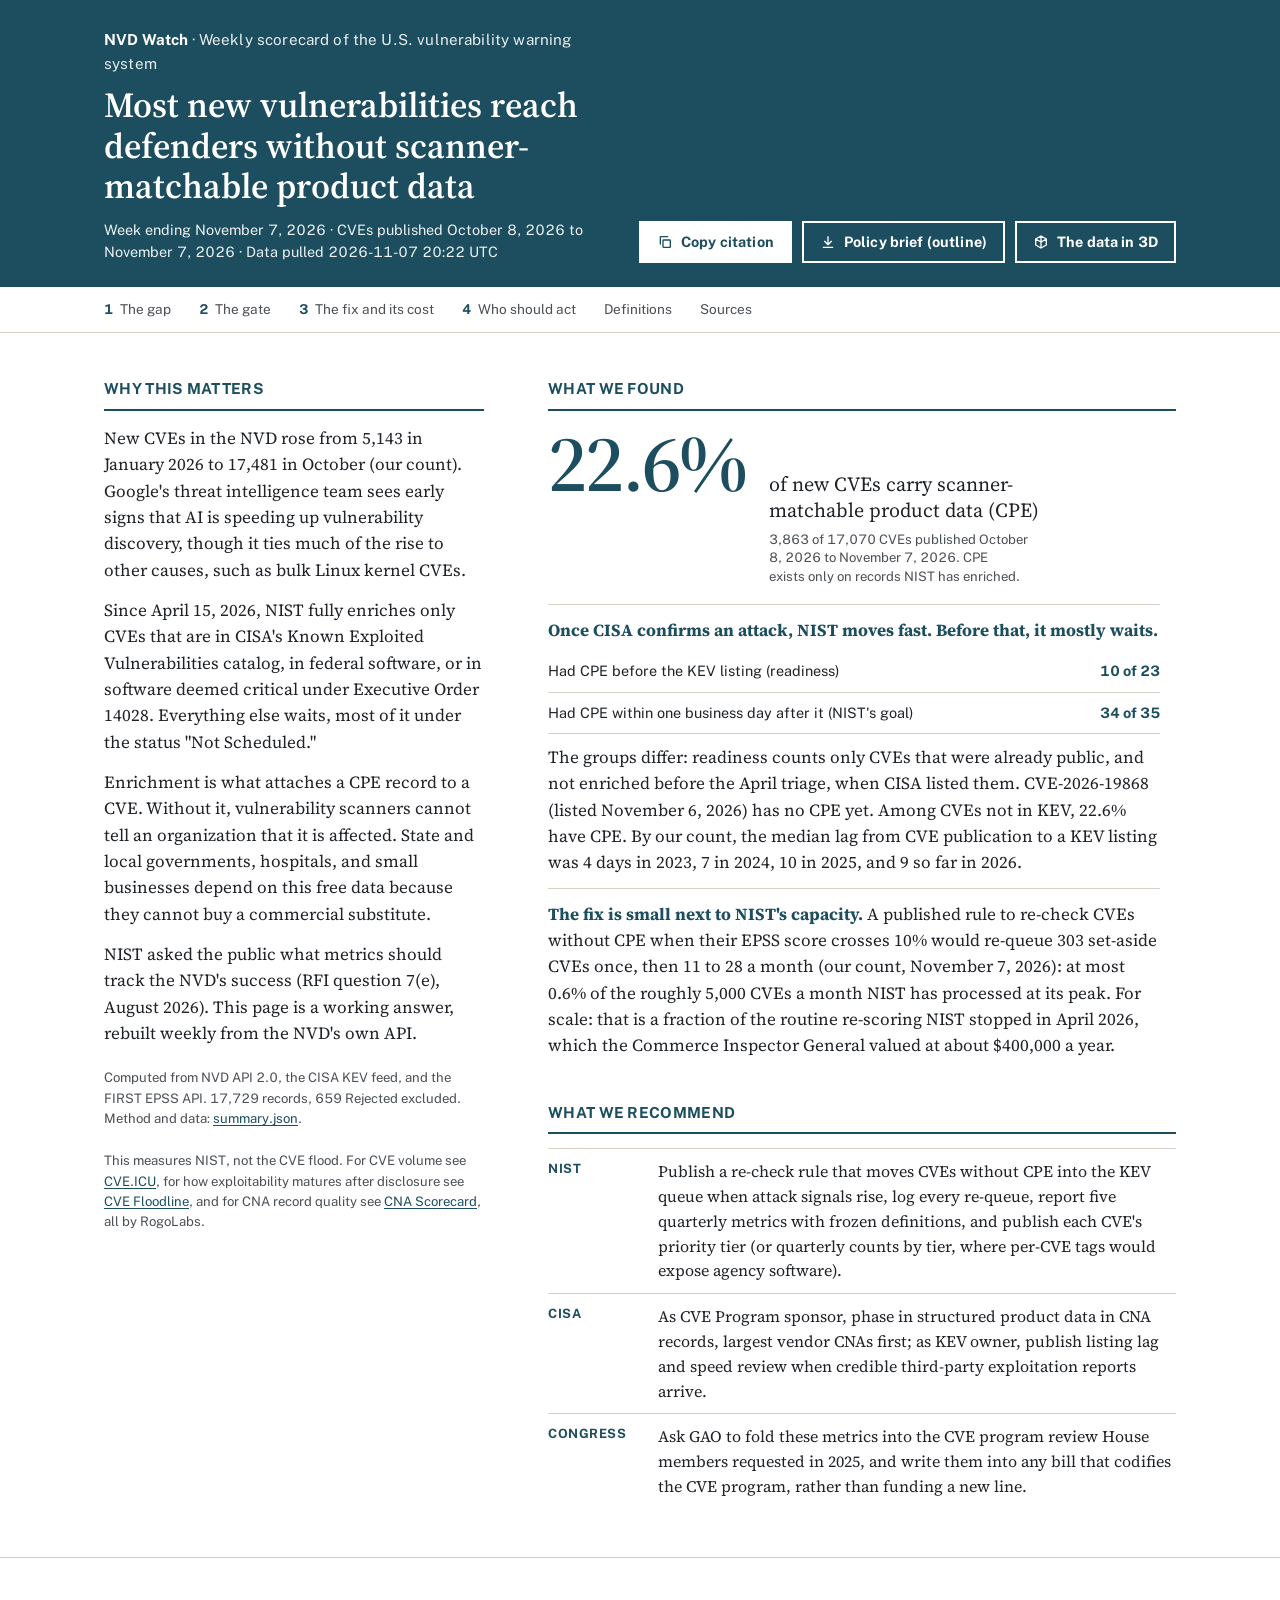
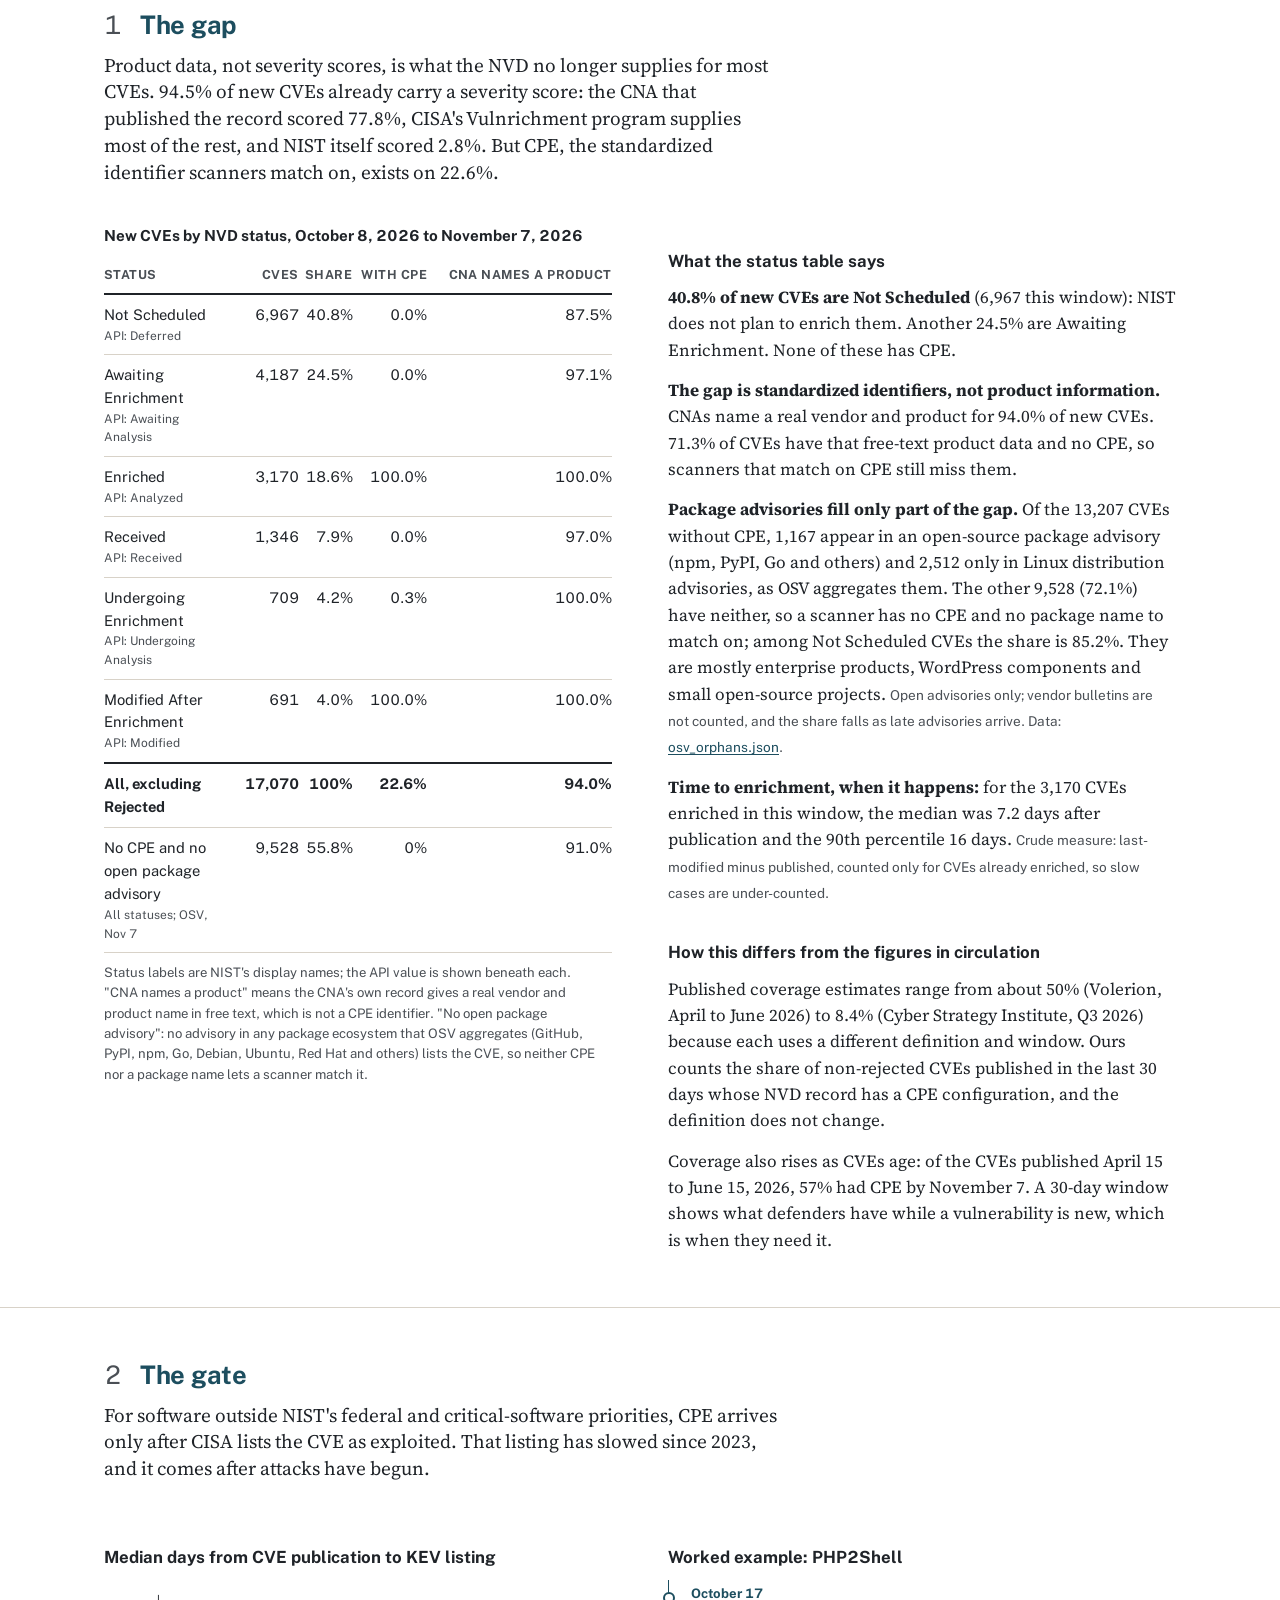
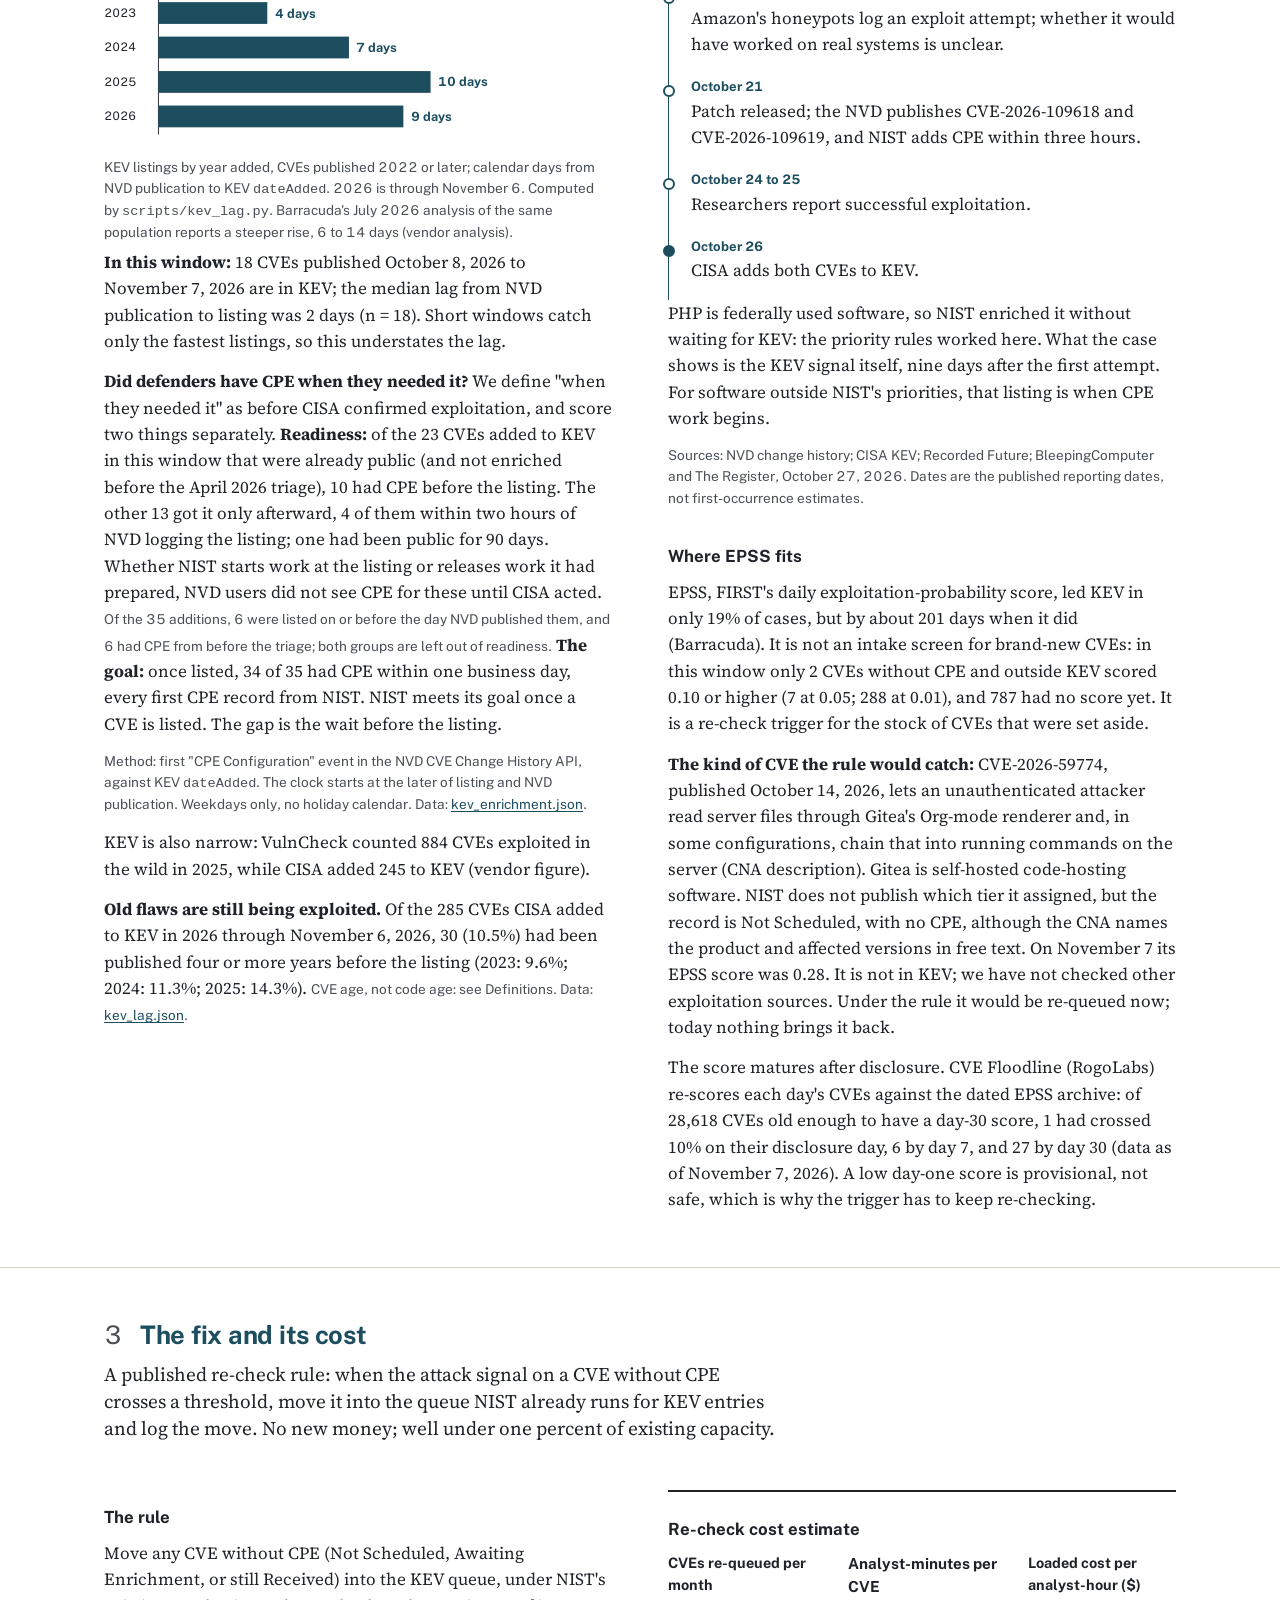
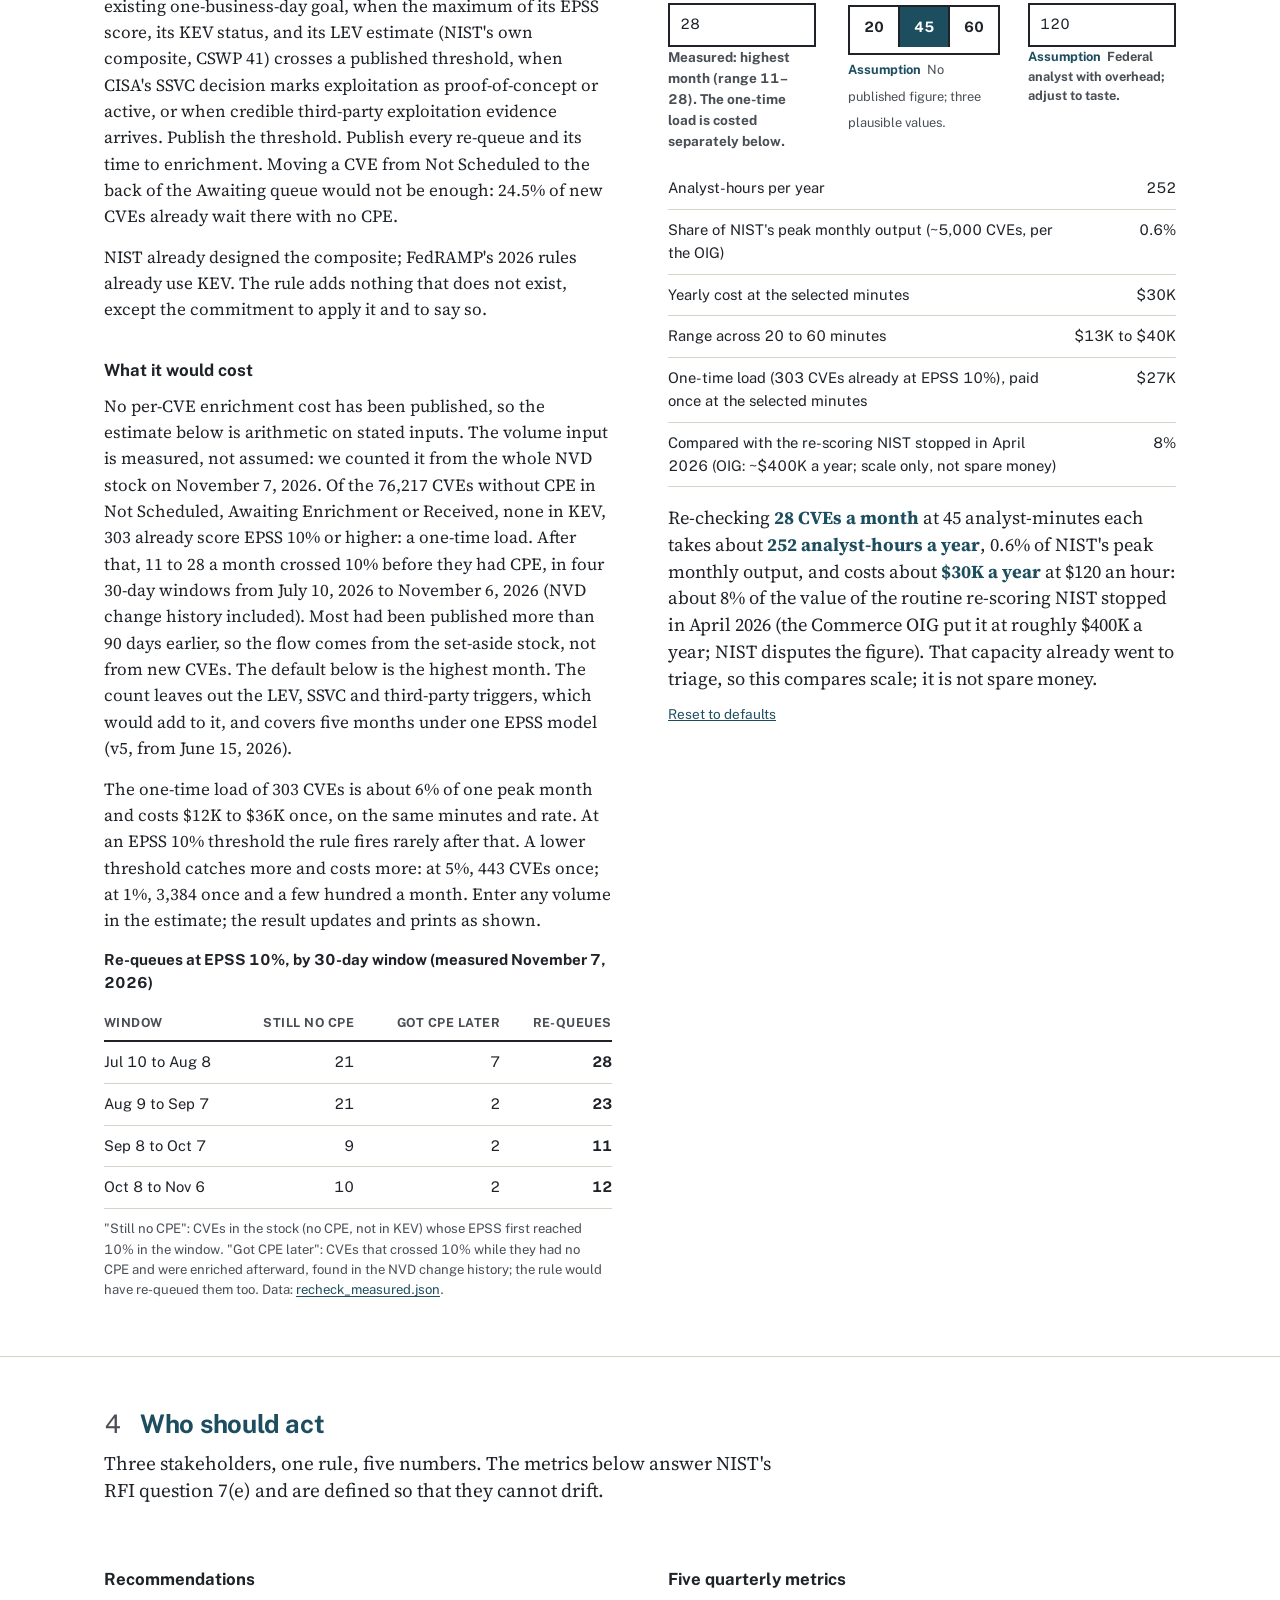
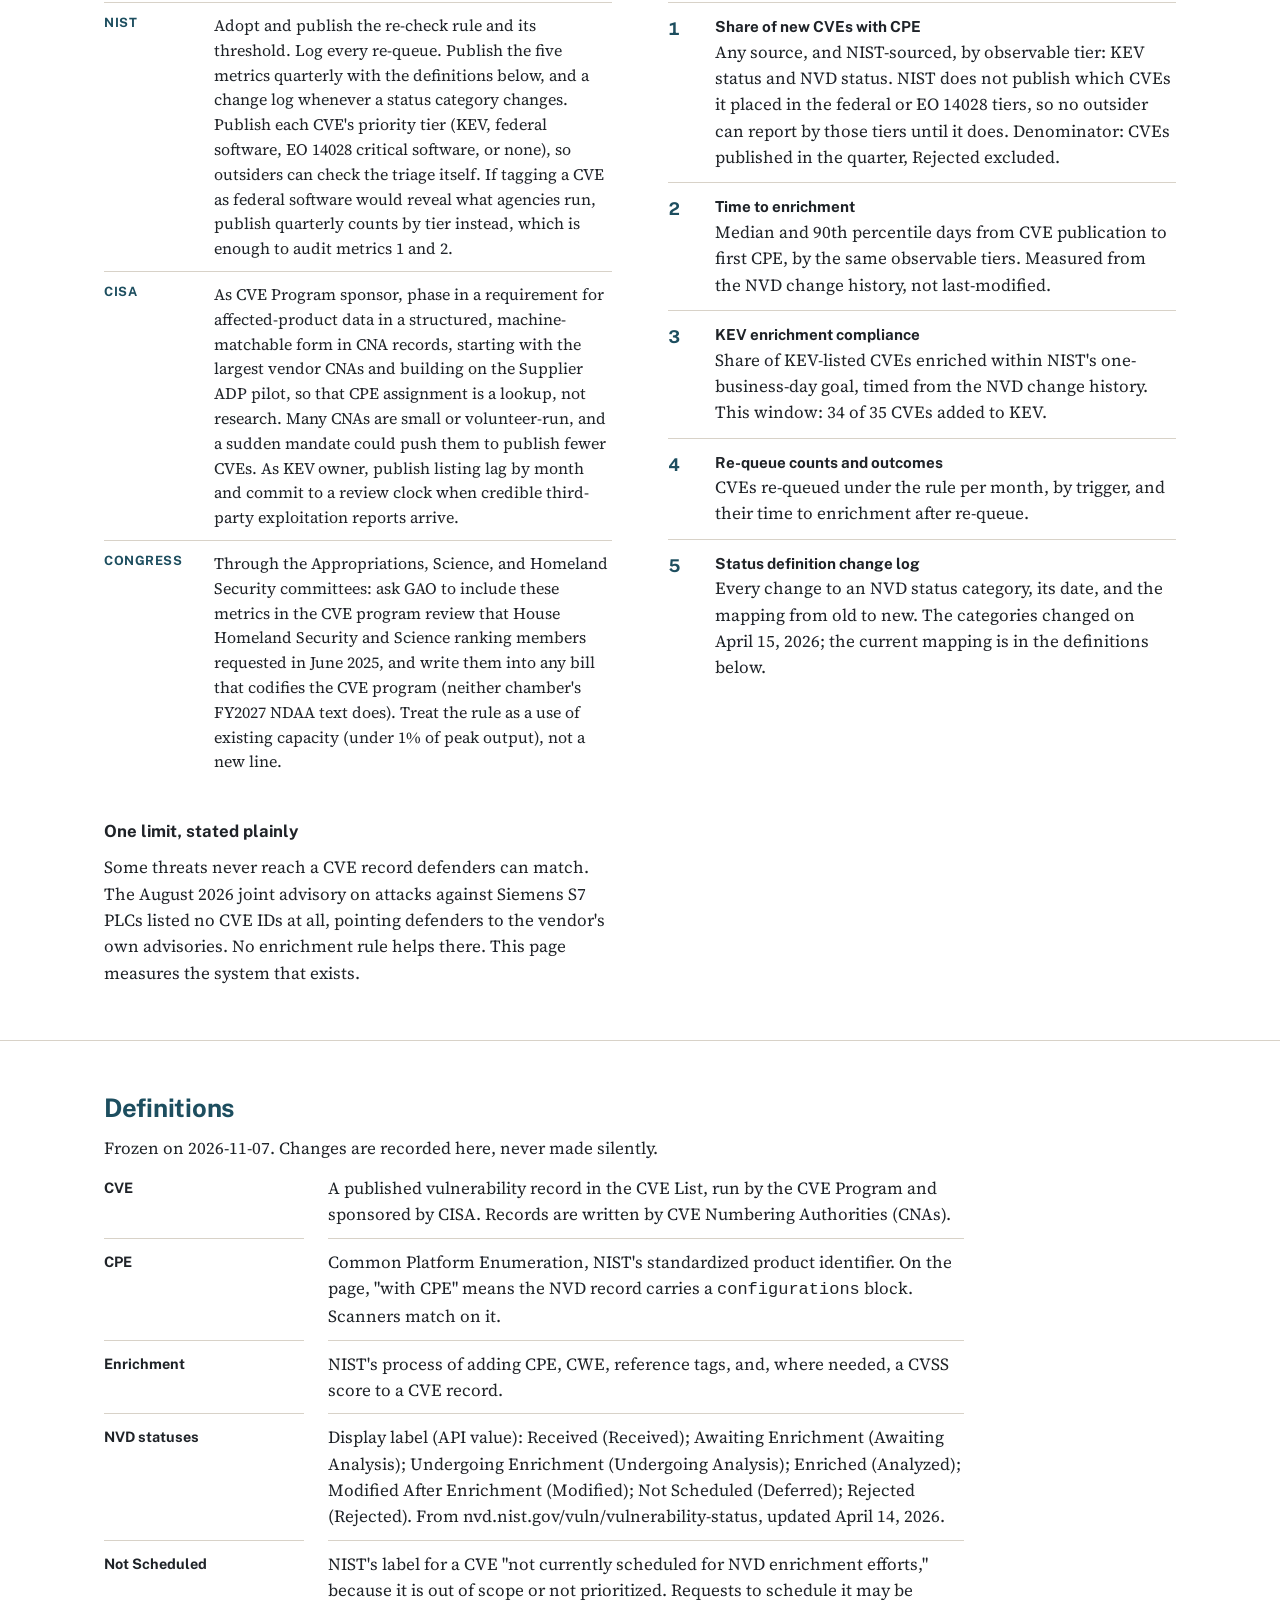
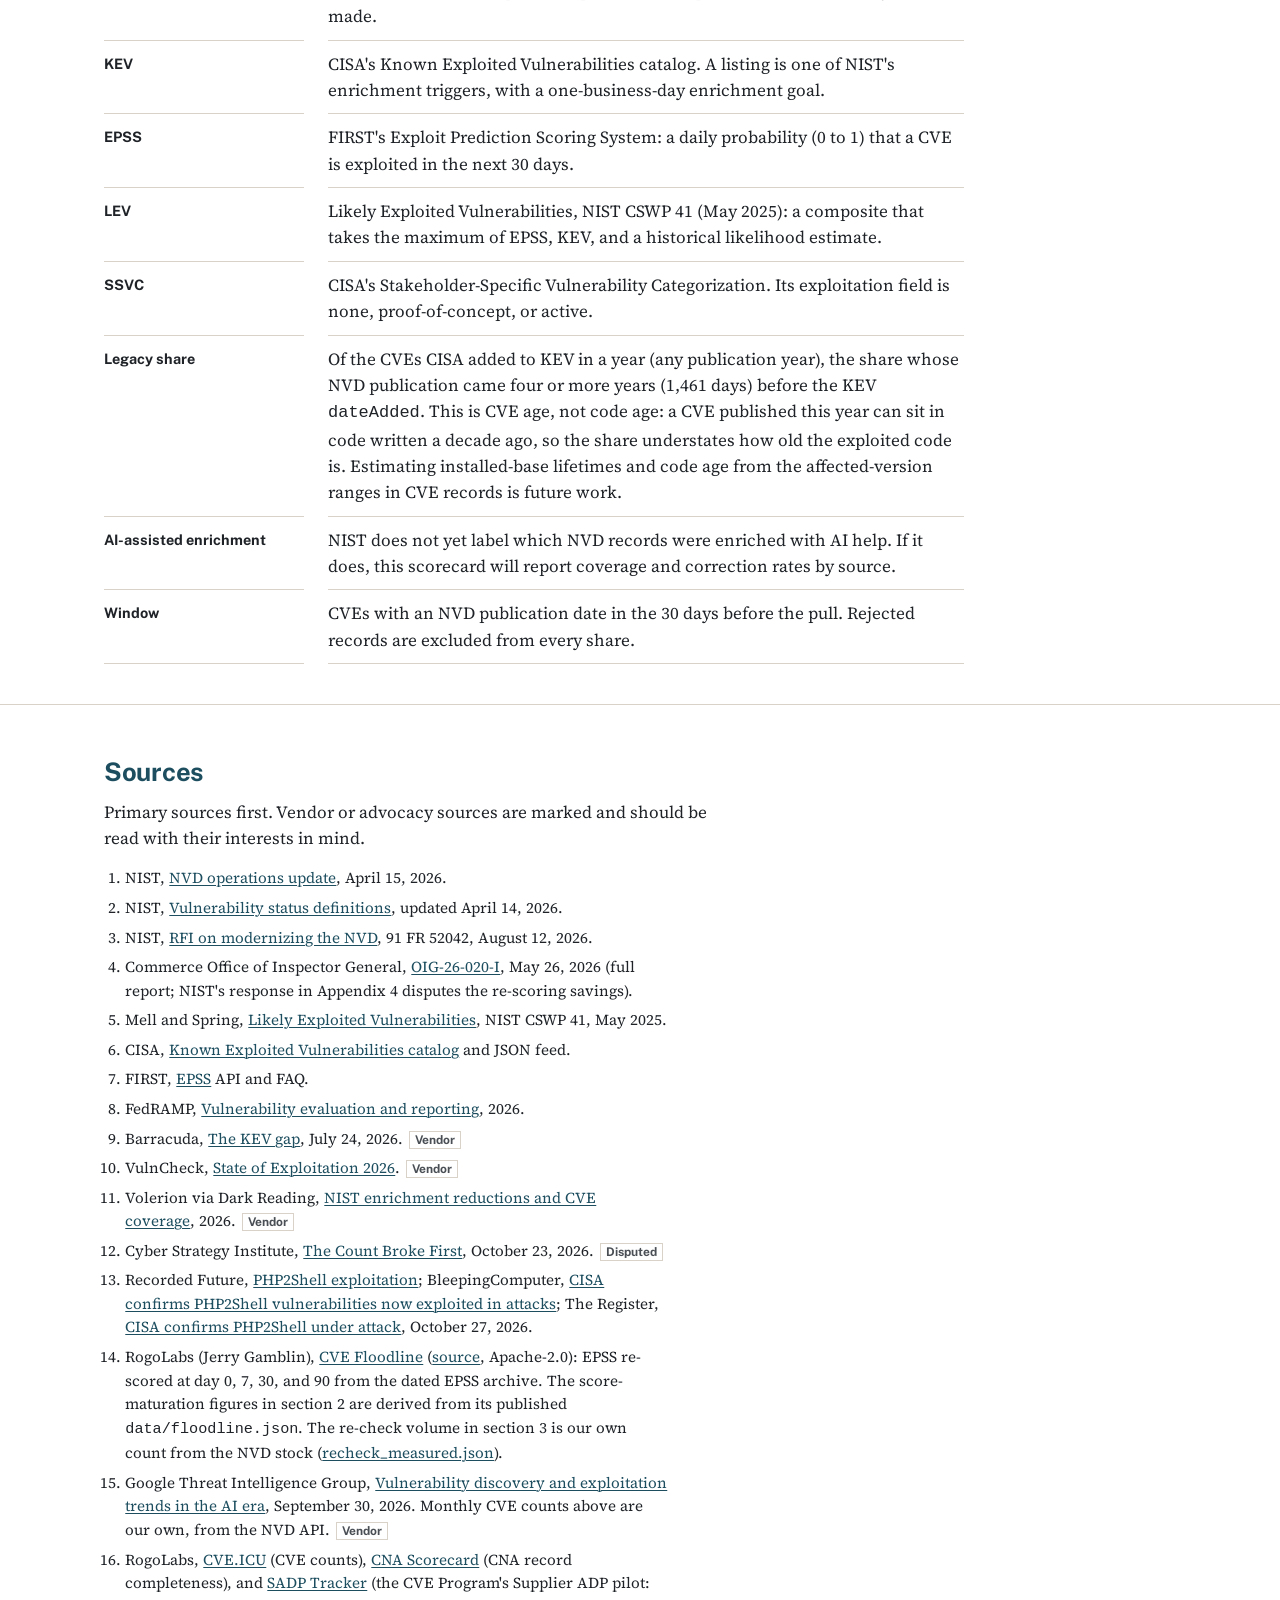
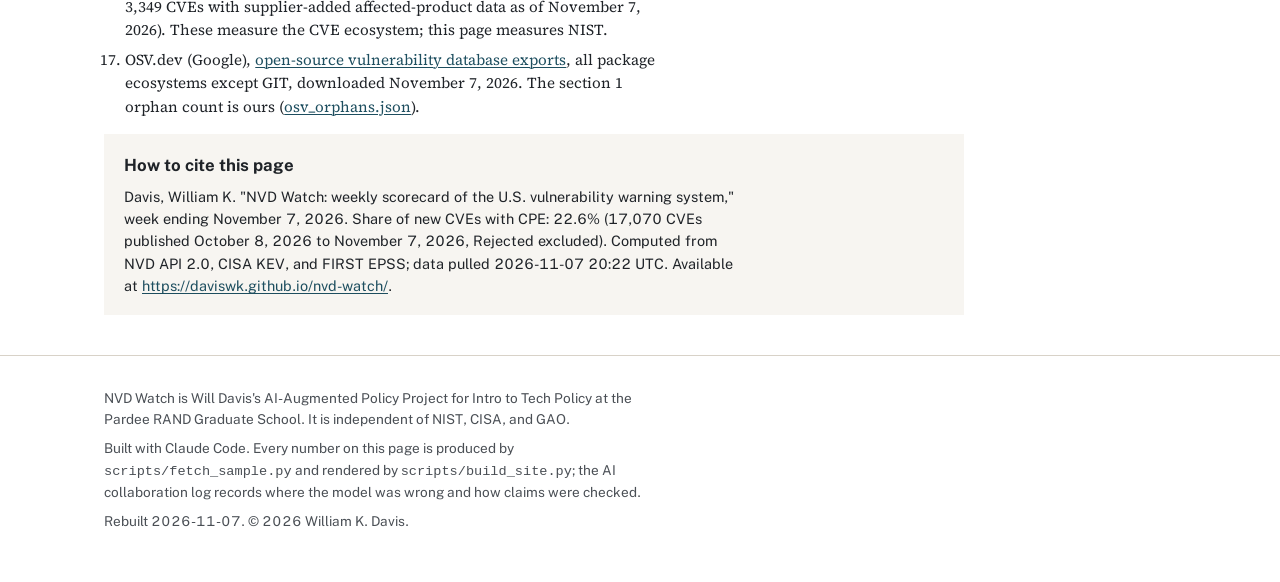
==== commit dfa3637d: "Fix CNA severity-score claim; sync docs to measured re-check load - Section 1 lede: 94.5% of new CVE" ====
--- a/site/index.html
+++ b/site/index.html
@@ -99,7 +99,7 @@
 <section class="section" id="gap" aria-labelledby="h-gap">
   <div class="wrap">
     <h2 id="h-gap"><span class="n">1</span>The gap</h2>
-    <p class="lede">Product data, not severity scores, is what the NVD no longer supplies for most CVEs. CNAs already score 94.5% of new CVEs; NIST itself scored 2.8%. But CPE, the standardized identifier scanners match on, exists on 22.6%.</p>
+    <p class="lede">Product data, not severity scores, is what the NVD no longer supplies for most CVEs. 94.5% of new CVEs already carry a severity score: the CNA that published the record scored 77.8%, CISA's Vulnrichment program supplies most of the rest, and NIST itself scored 2.8%. But CPE, the standardized identifier scanners match on, exists on 22.6%.</p>
     <div class="two">
       <div>
         <table class="data stack" id="t-status">
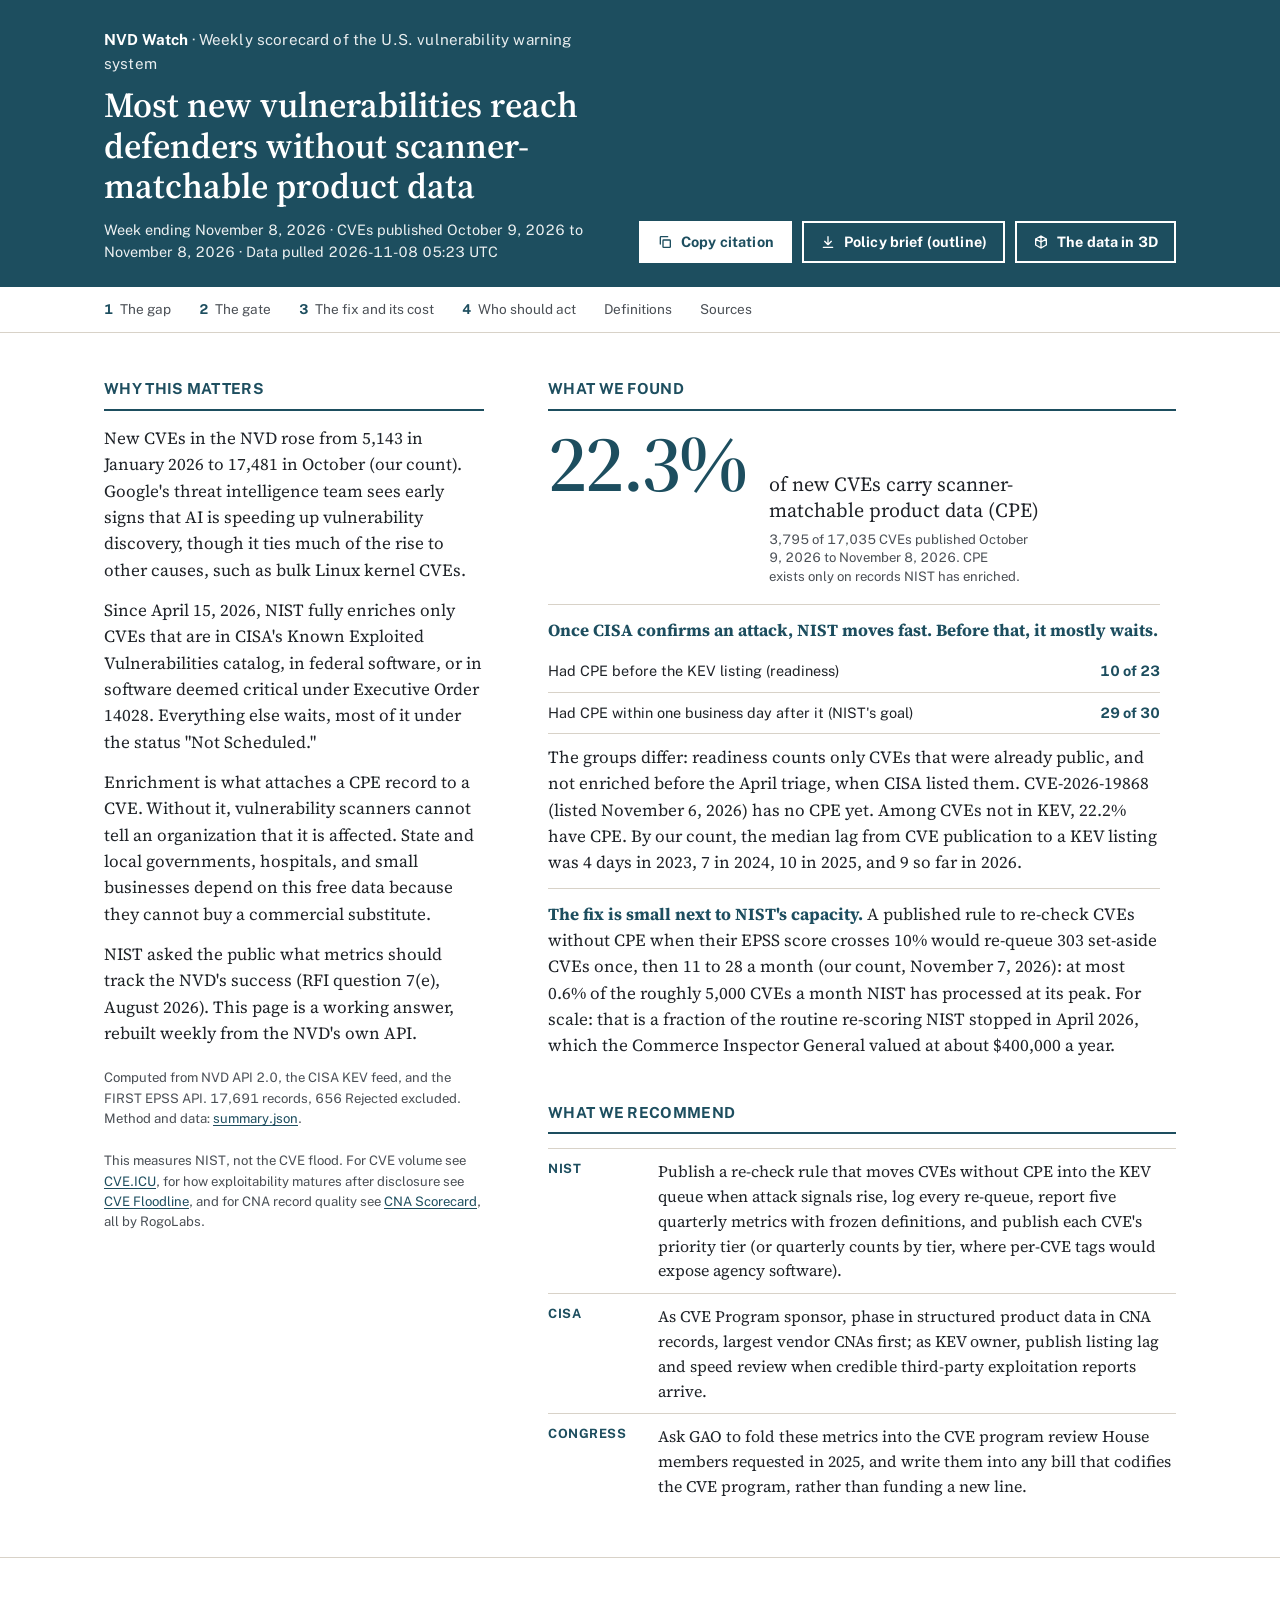
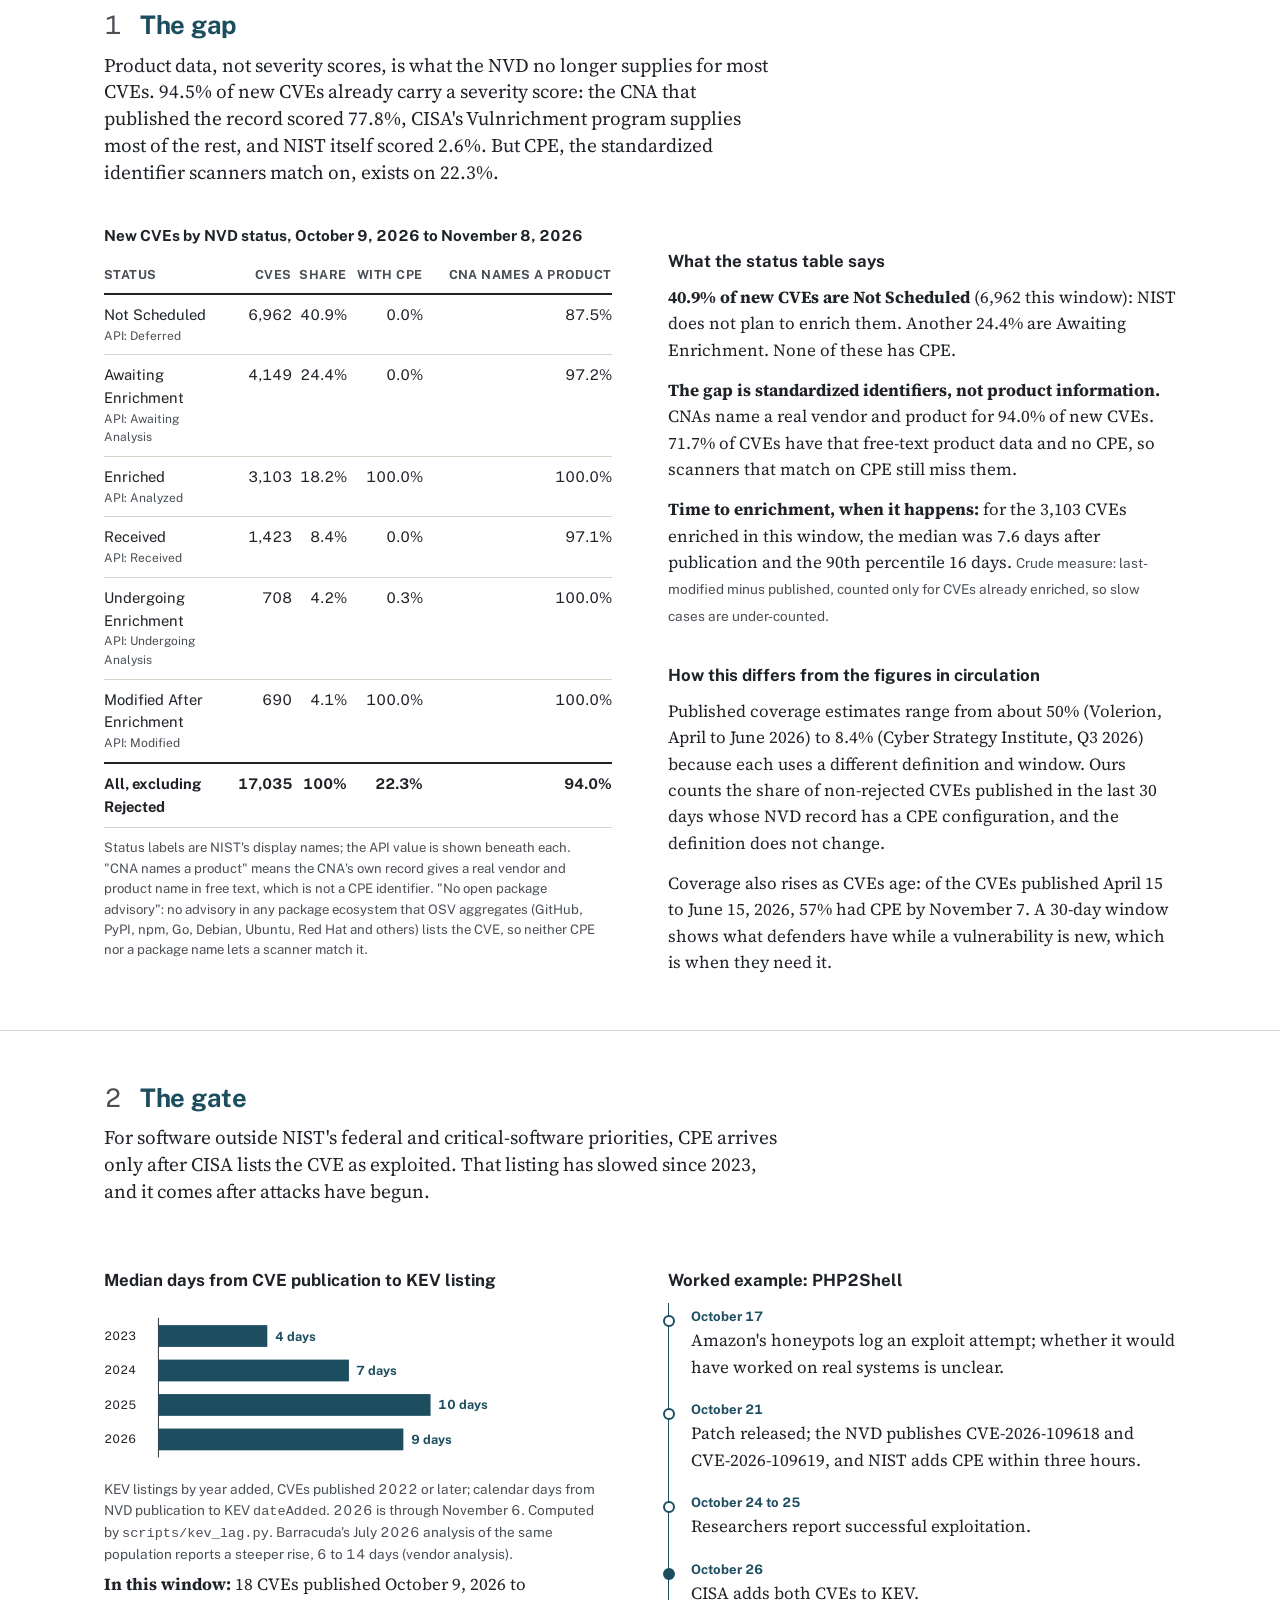
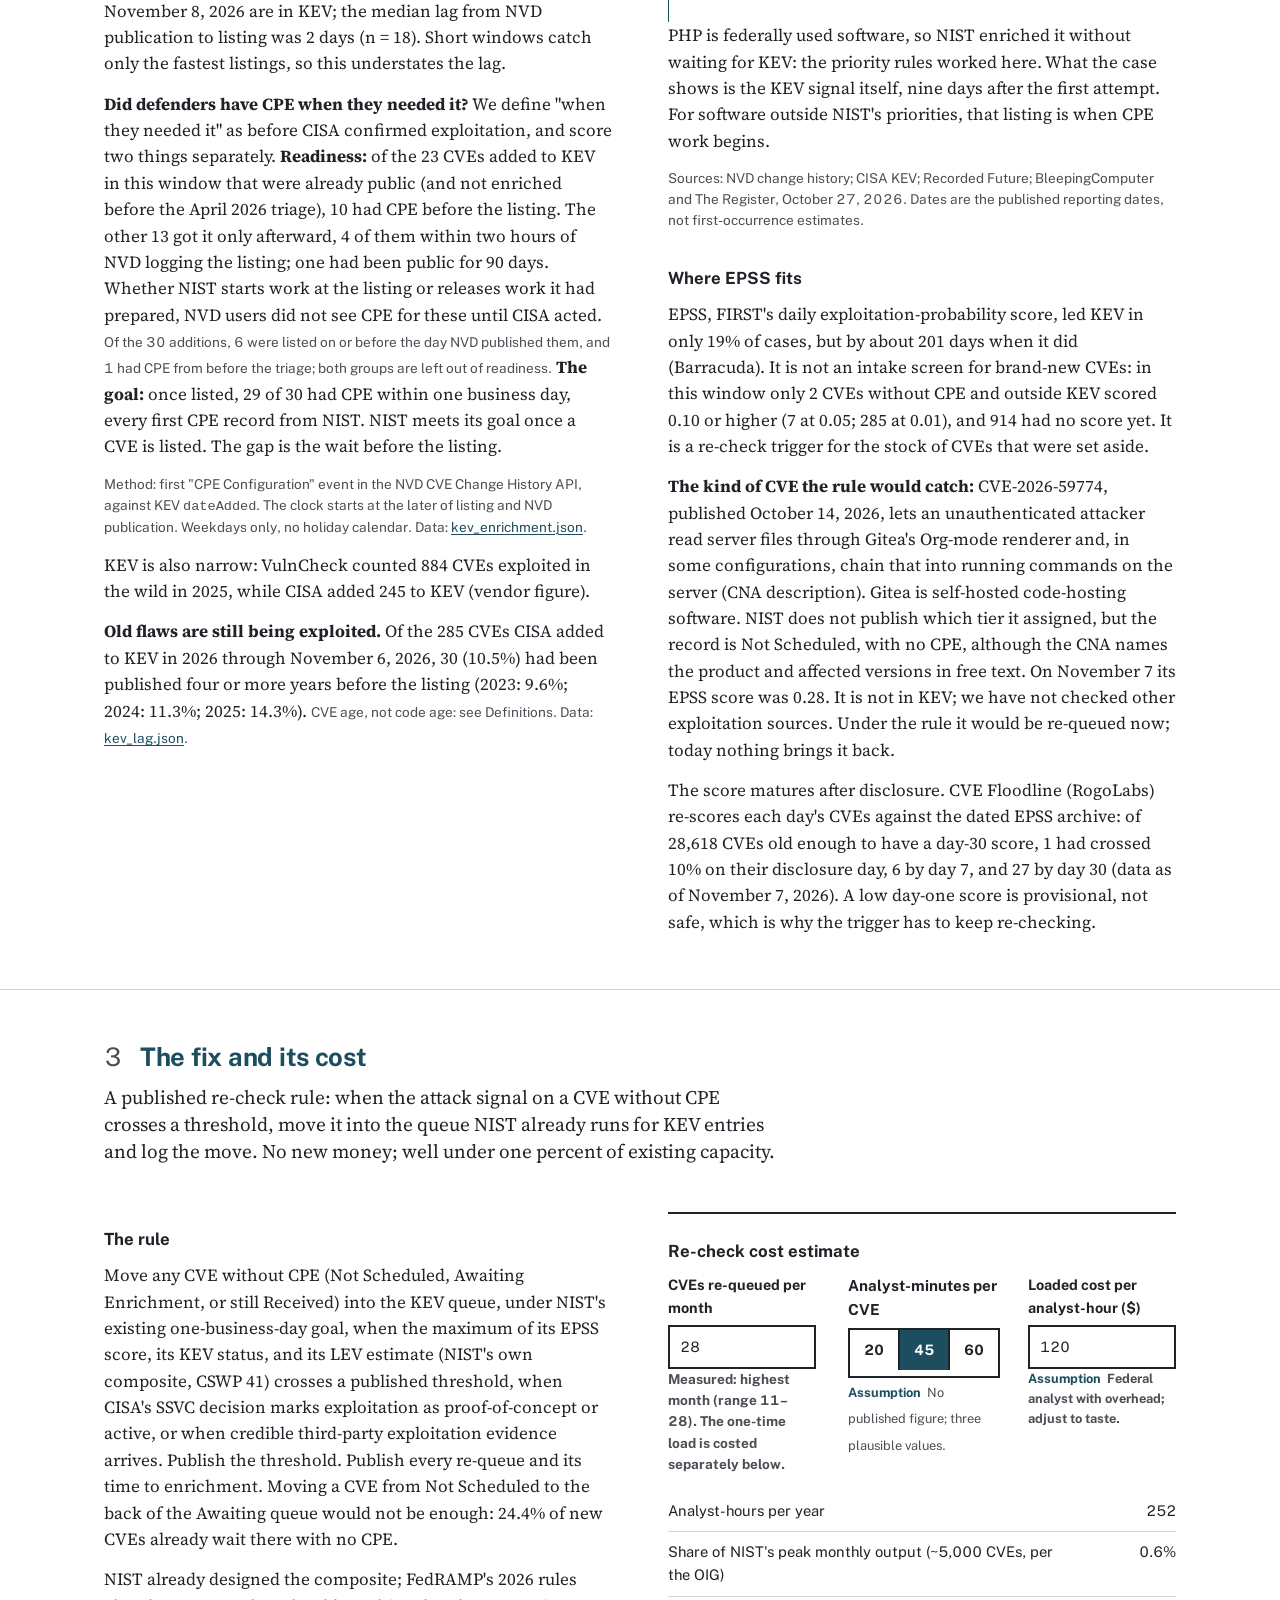
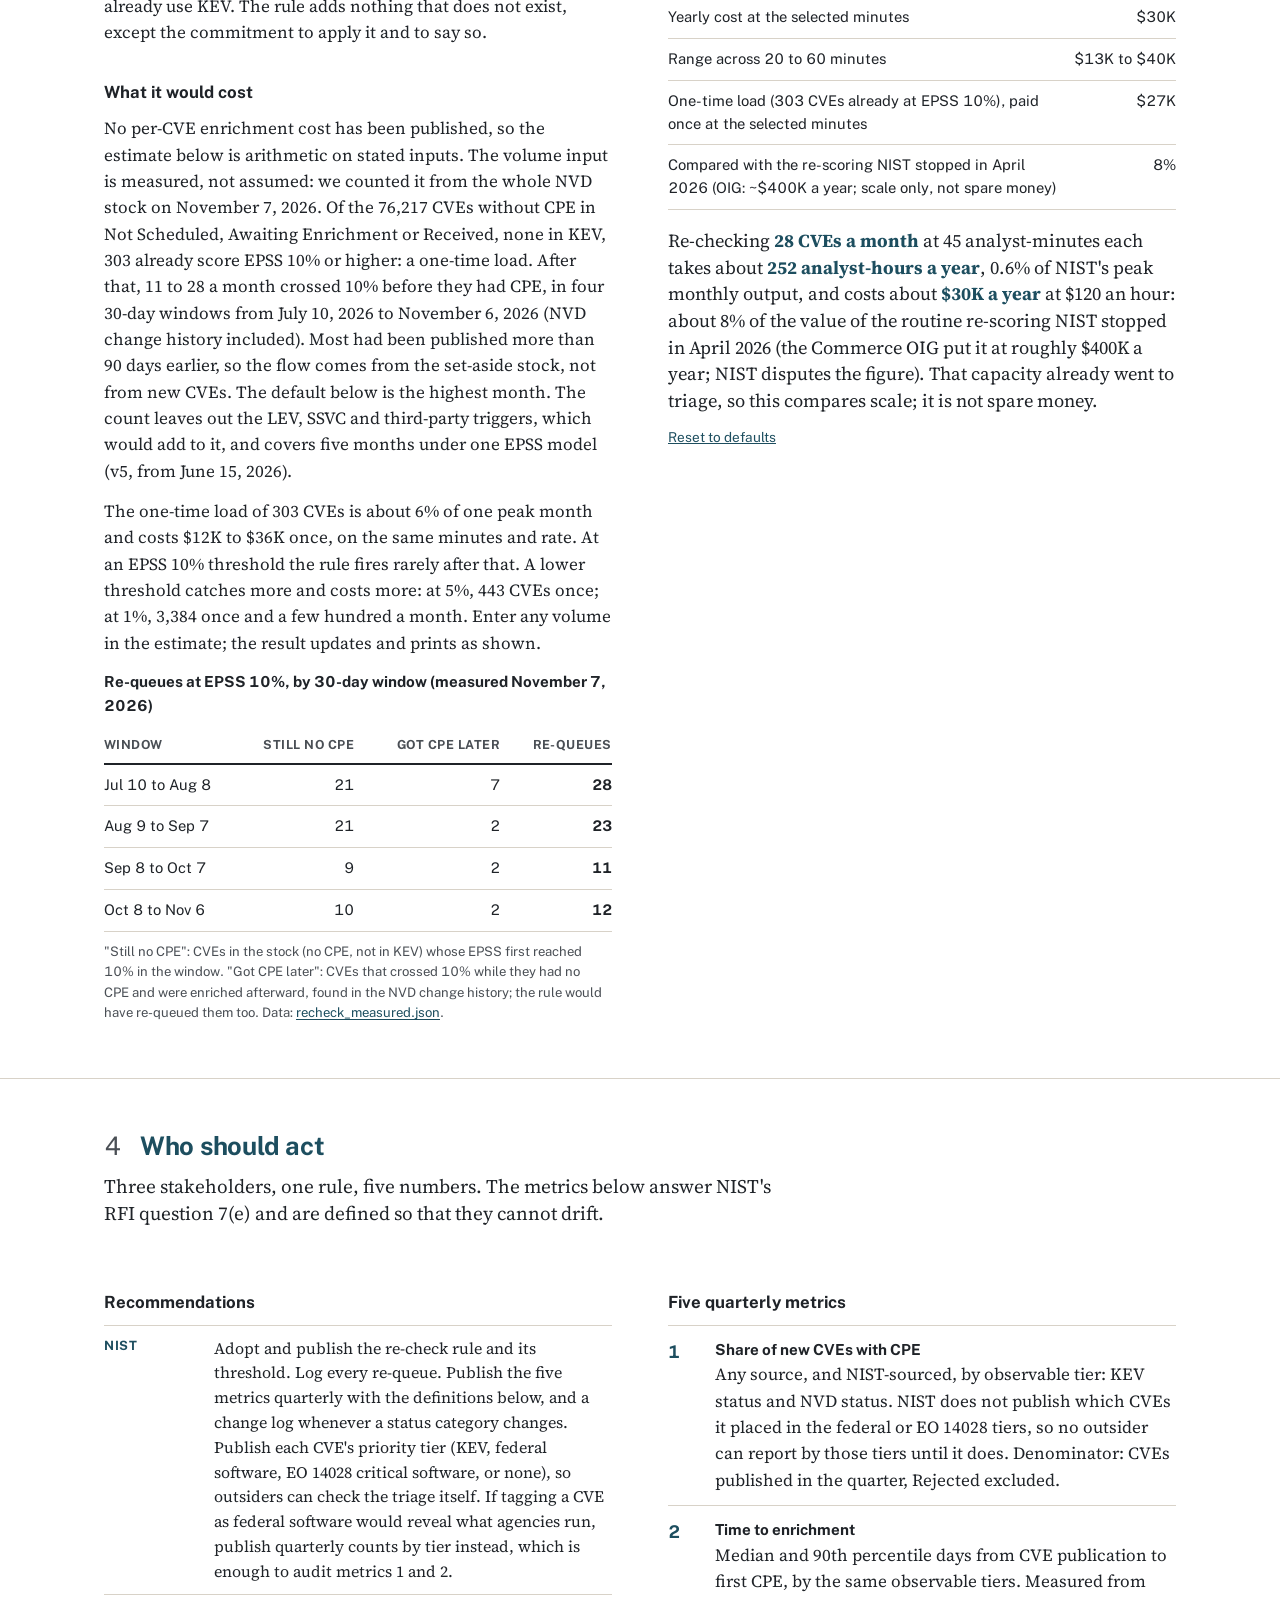
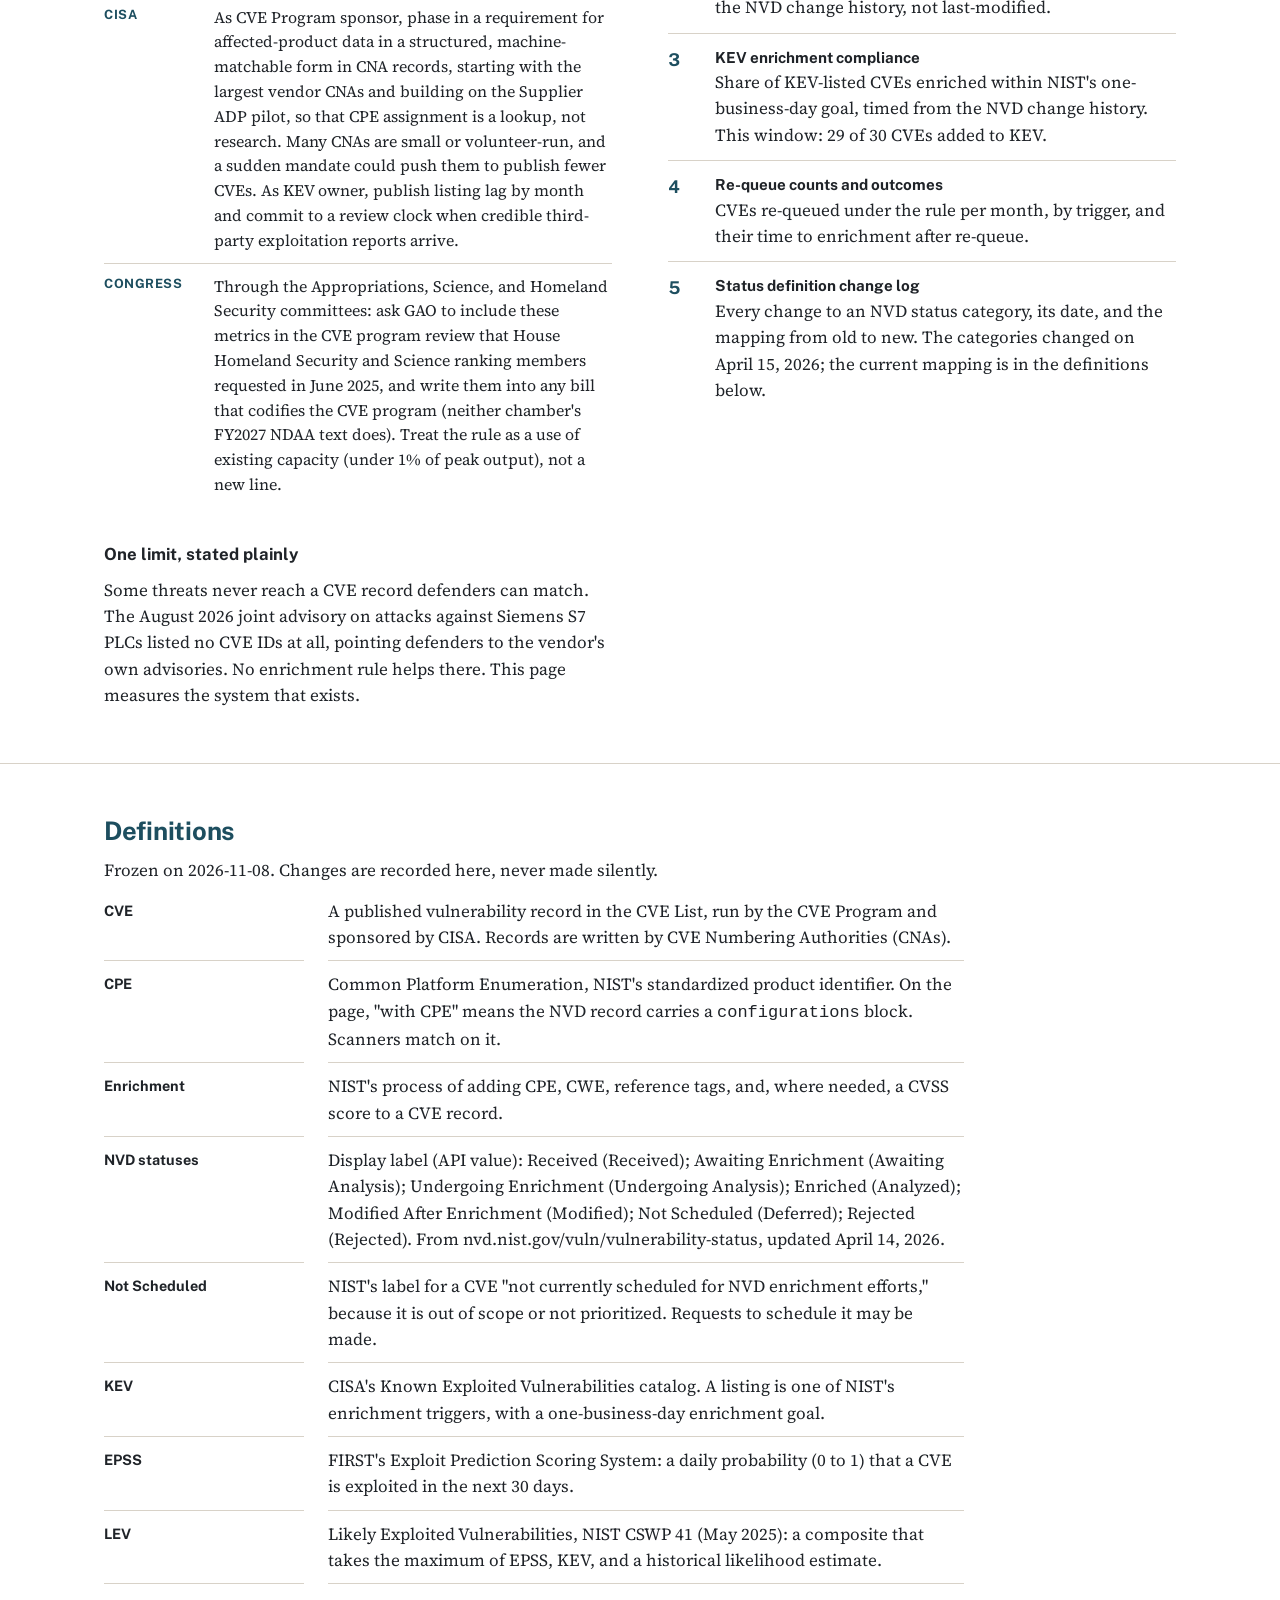
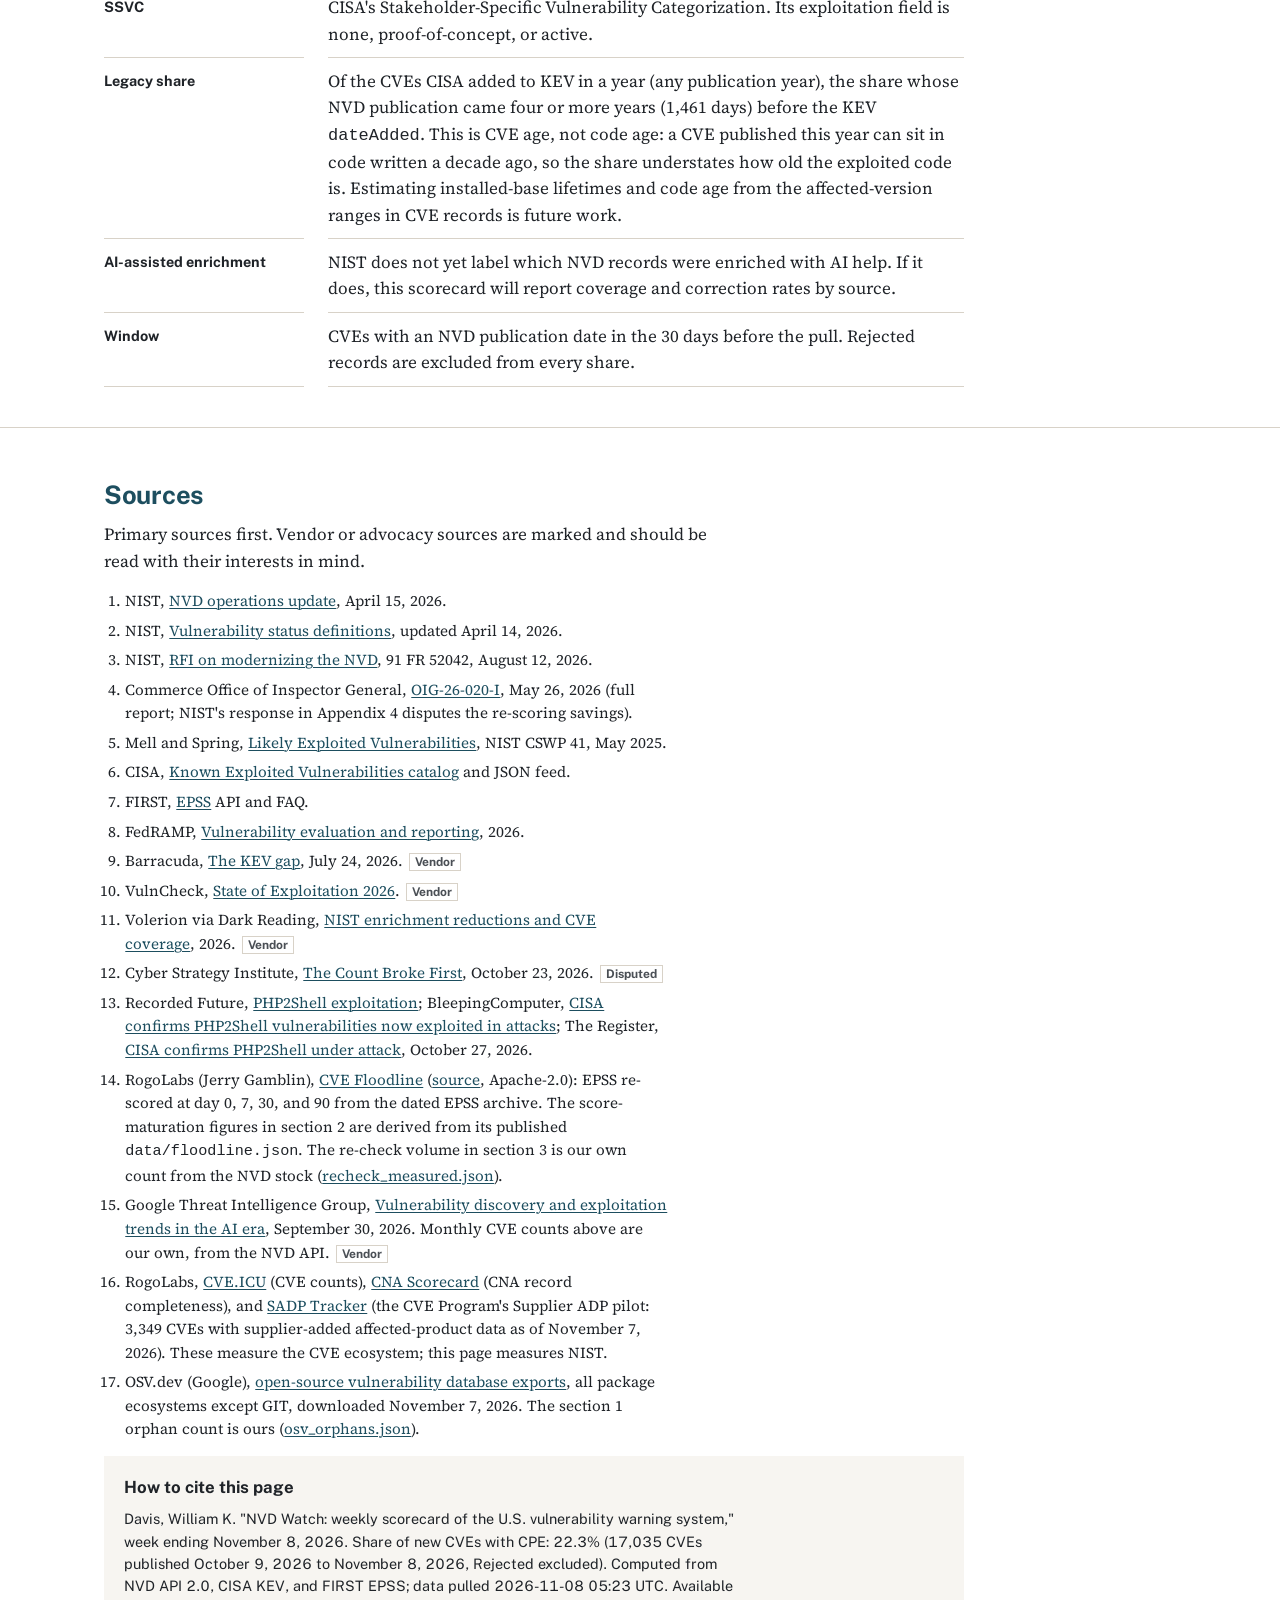
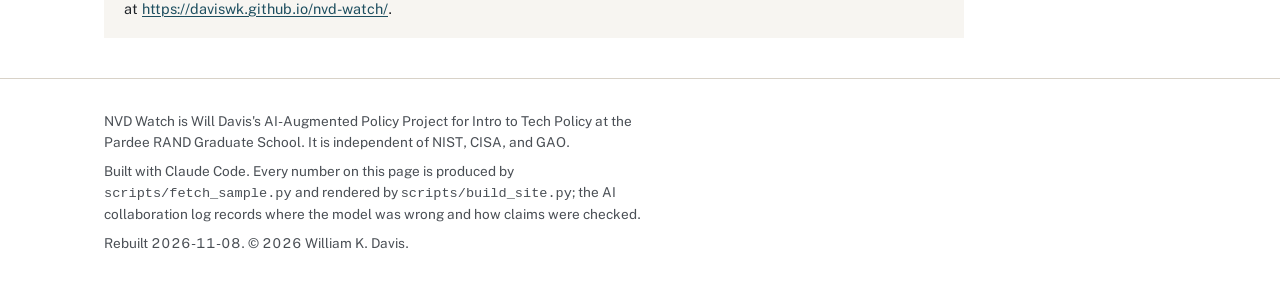
==== commit b80cd473: "Weekly data rebuild (2026-11-08)" ====
--- a/site/index.html
+++ b/site/index.html
@@ -20,7 +20,7 @@
     <div>
       <p class="product">NVD Watch <span>· Weekly scorecard of the U.S. vulnerability warning system</span></p>
       <h1>Most new vulnerabilities reach defenders without scanner-matchable product data</h1>
-      <p class="meta">Week ending November 7, 2026 · CVEs published October 8, 2026 to November 7, 2026 · Data pulled 2026-11-07 20:22 UTC</p>
+      <p class="meta">Week ending November 8, 2026 · CVEs published October 9, 2026 to November 8, 2026 · Data pulled 2026-11-08 05:23 UTC</p>
     </div>
     <div class="actions">
       <button class="btn primary" id="copy-citation" type="button" aria-describedby="cite">
@@ -61,27 +61,27 @@
       <p>Since April 15, 2026, NIST fully enriches only CVEs that are in CISA's Known Exploited Vulnerabilities catalog, in federal software, or in software deemed critical under Executive Order 14028. Everything else waits, most of it under the status "Not Scheduled."</p>
       <p>Enrichment is what attaches a CPE record to a CVE. Without it, vulnerability scanners cannot tell an organization that it is affected. State and local governments, hospitals, and small businesses depend on this free data because they cannot buy a commercial substitute.</p>
       <p>NIST asked the public what metrics should track the NVD's success (RFI question 7(e), August 2026). This page is a working answer, rebuilt weekly from the NVD's own API.</p>
-      <p class="source">Computed from NVD API 2.0, the CISA KEV feed, and the FIRST EPSS API. 17,729 records, 659 Rejected excluded. Method and data: <a href="data/summary.json">summary.json</a>.</p>
+      <p class="source">Computed from NVD API 2.0, the CISA KEV feed, and the FIRST EPSS API. 17,691 records, 656 Rejected excluded. Method and data: <a href="data/summary.json">summary.json</a>.</p>
       <p class="source">This measures NIST, not the CVE flood. For CVE volume see <a href="https://cve.icu">CVE.ICU</a>, for how exploitability matures after disclosure see <a href="https://cvefloodline.org">CVE Floodline</a>, and for CNA record quality see <a href="https://cnascorecard.org">CNA Scorecard</a>, all by RogoLabs.</p>
     </div>
     <div>
       <h2 id="h-found">What we found</h2>
       <div class="finding" id="m-cpe">
-        <p class="figure">22.6%</p>
+        <p class="figure">22.3%</p>
         <p class="what">of new CVEs carry scanner-matchable product data (CPE)
-          <small>3,863 of 17,070 CVEs published October 8, 2026 to November 7, 2026. CPE exists only on records NIST has enriched.</small>
+          <small>3,795 of 17,035 CVEs published October 9, 2026 to November 8, 2026. CPE exists only on records NIST has enriched.</small>
         </p>
       </div>
       <ul class="findings">
         <li><b>Once CISA confirms an attack, NIST moves fast. Before that, it mostly waits.</b>
           <table class="data kev-pair">
-            <caption class="sr-only">CVEs CISA added to KEV, October 8, 2026 to November 7, 2026</caption>
+            <caption class="sr-only">CVEs CISA added to KEV, October 9, 2026 to November 8, 2026</caption>
             <tbody>
               <tr><th scope="row">Had CPE before the KEV listing (readiness)</th><td class="num"><b>10 of 23</b></td></tr>
-              <tr><th scope="row">Had CPE within one business day after it (NIST's goal)</th><td class="num"><b>34 of 35</b></td></tr>
+              <tr><th scope="row">Had CPE within one business day after it (NIST's goal)</th><td class="num"><b>29 of 30</b></td></tr>
             </tbody>
           </table>
-          The groups differ: readiness counts only CVEs that were already public, and not enriched before the April triage, when CISA listed them. CVE-2026-19868 (listed November 6, 2026) has no CPE yet. Among CVEs not in KEV, 22.6% have CPE. By our count, the median lag from CVE publication to a KEV listing was 4 days in 2023, 7 in 2024, 10 in 2025, and 9 so far in 2026.</li>
+          The groups differ: readiness counts only CVEs that were already public, and not enriched before the April triage, when CISA listed them. CVE-2026-19868 (listed November 6, 2026) has no CPE yet. Among CVEs not in KEV, 22.2% have CPE. By our count, the median lag from CVE publication to a KEV listing was 4 days in 2023, 7 in 2024, 10 in 2025, and 9 so far in 2026.</li>
         <li><b>The fix is small next to NIST's capacity.</b> A published rule to re-check CVEs without CPE when their EPSS score crosses 10% would re-queue 303 set-aside CVEs once, then 11 to 28 a month (our count, November 7, 2026): at most 0.6% of the roughly 5,000 CVEs a month NIST has processed at its peak. For scale: that is a fraction of the routine re-scoring NIST stopped in April 2026, which the Commerce Inspector General valued at about $400,000 a year.</li>
       </ul>
       <h2 id="h-rec" style="margin-top:30px">What we recommend</h2>
@@ -99,31 +99,31 @@
 <section class="section" id="gap" aria-labelledby="h-gap">
   <div class="wrap">
     <h2 id="h-gap"><span class="n">1</span>The gap</h2>
-    <p class="lede">Product data, not severity scores, is what the NVD no longer supplies for most CVEs. 94.5% of new CVEs already carry a severity score: the CNA that published the record scored 77.8%, CISA's Vulnrichment program supplies most of the rest, and NIST itself scored 2.8%. But CPE, the standardized identifier scanners match on, exists on 22.6%.</p>
+    <p class="lede">Product data, not severity scores, is what the NVD no longer supplies for most CVEs. 94.5% of new CVEs already carry a severity score: the CNA that published the record scored 77.8%, CISA's Vulnrichment program supplies most of the rest, and NIST itself scored 2.6%. But CPE, the standardized identifier scanners match on, exists on 22.3%.</p>
     <div class="two">
       <div>
         <table class="data stack" id="t-status">
-          <caption>New CVEs by NVD status, October 8, 2026 to November 7, 2026</caption>
+          <caption>New CVEs by NVD status, October 9, 2026 to November 8, 2026</caption>
           <thead><tr><th scope="col">Status</th><th scope="col" class="num">CVEs</th><th scope="col" class="num">Share</th><th scope="col" class="num">With CPE</th><th scope="col" class="num">CNA names a product</th></tr></thead>
           <tbody>
-<tr><th scope="row">Not Scheduled <span class="api">API: Deferred</span></th><td class="num" data-label="CVEs">6,967</td><td class="num" data-label="Share">40.8%</td><td class="num" data-label="With CPE">0.0%</td><td class="num" data-label="CNA names a product">87.5%</td></tr>
-<tr><th scope="row">Awaiting Enrichment <span class="api">API: Awaiting Analysis</span></th><td class="num" data-label="CVEs">4,187</td><td class="num" data-label="Share">24.5%</td><td class="num" data-label="With CPE">0.0%</td><td class="num" data-label="CNA names a product">97.1%</td></tr>
-<tr><th scope="row">Enriched <span class="api">API: Analyzed</span></th><td class="num" data-label="CVEs">3,170</td><td class="num" data-label="Share">18.6%</td><td class="num" data-label="With CPE">100.0%</td><td class="num" data-label="CNA names a product">100.0%</td></tr>
-<tr><th scope="row">Received <span class="api">API: Received</span></th><td class="num" data-label="CVEs">1,346</td><td class="num" data-label="Share">7.9%</td><td class="num" data-label="With CPE">0.0%</td><td class="num" data-label="CNA names a product">97.0%</td></tr>
-<tr><th scope="row">Undergoing Enrichment <span class="api">API: Undergoing Analysis</span></th><td class="num" data-label="CVEs">709</td><td class="num" data-label="Share">4.2%</td><td class="num" data-label="With CPE">0.3%</td><td class="num" data-label="CNA names a product">100.0%</td></tr>
-<tr><th scope="row">Modified After Enrichment <span class="api">API: Modified</span></th><td class="num" data-label="CVEs">691</td><td class="num" data-label="Share">4.0%</td><td class="num" data-label="With CPE">100.0%</td><td class="num" data-label="CNA names a product">100.0%</td></tr>
-            <tr class="total"><th scope="row">All, excluding Rejected</th><td class="num" data-label="CVEs">17,070</td><td class="num" data-label="Share">100%</td><td class="num" data-label="With CPE">22.6%</td><td class="num" data-label="CNA names a product">94.0%</td></tr>
-<tr class="sub"><th scope="row">No CPE and no open package advisory <span class="api">All statuses; OSV, Nov 7</span></th><td class="num" data-label="CVEs">9,528</td><td class="num" data-label="Share">55.8%</td><td class="num" data-label="With CPE">0%</td><td class="num" data-label="CNA names a product">91.0%</td></tr>
+<tr><th scope="row">Not Scheduled <span class="api">API: Deferred</span></th><td class="num" data-label="CVEs">6,962</td><td class="num" data-label="Share">40.9%</td><td class="num" data-label="With CPE">0.0%</td><td class="num" data-label="CNA names a product">87.5%</td></tr>
+<tr><th scope="row">Awaiting Enrichment <span class="api">API: Awaiting Analysis</span></th><td class="num" data-label="CVEs">4,149</td><td class="num" data-label="Share">24.4%</td><td class="num" data-label="With CPE">0.0%</td><td class="num" data-label="CNA names a product">97.2%</td></tr>
+<tr><th scope="row">Enriched <span class="api">API: Analyzed</span></th><td class="num" data-label="CVEs">3,103</td><td class="num" data-label="Share">18.2%</td><td class="num" data-label="With CPE">100.0%</td><td class="num" data-label="CNA names a product">100.0%</td></tr>
+<tr><th scope="row">Received <span class="api">API: Received</span></th><td class="num" data-label="CVEs">1,423</td><td class="num" data-label="Share">8.4%</td><td class="num" data-label="With CPE">0.0%</td><td class="num" data-label="CNA names a product">97.1%</td></tr>
+<tr><th scope="row">Undergoing Enrichment <span class="api">API: Undergoing Analysis</span></th><td class="num" data-label="CVEs">708</td><td class="num" data-label="Share">4.2%</td><td class="num" data-label="With CPE">0.3%</td><td class="num" data-label="CNA names a product">100.0%</td></tr>
+<tr><th scope="row">Modified After Enrichment <span class="api">API: Modified</span></th><td class="num" data-label="CVEs">690</td><td class="num" data-label="Share">4.1%</td><td class="num" data-label="With CPE">100.0%</td><td class="num" data-label="CNA names a product">100.0%</td></tr>
+            <tr class="total"><th scope="row">All, excluding Rejected</th><td class="num" data-label="CVEs">17,035</td><td class="num" data-label="Share">100%</td><td class="num" data-label="With CPE">22.3%</td><td class="num" data-label="CNA names a product">94.0%</td></tr>
+
           </tbody>
           <tfoot><tr><td colspan="5">Status labels are NIST's display names; the API value is shown beneath each. "CNA names a product" means the CNA's own record gives a real vendor and product name in free text, which is not a CPE identifier. "No open package advisory": no advisory in any package ecosystem that OSV aggregates (GitHub, PyPI, npm, Go, Debian, Ubuntu, Red Hat and others) lists the CVE, so neither CPE nor a package name lets a scanner match it.</td></tr></tfoot>
         </table>
       </div>
       <div>
         <h3>What the status table says</h3>
-        <p><b>40.8% of new CVEs are Not Scheduled</b> (6,967 this window): NIST does not plan to enrich them. Another 24.5% are Awaiting Enrichment. None of these has CPE.</p>
-        <p><b>The gap is standardized identifiers, not product information.</b> CNAs name a real vendor and product for 94.0% of new CVEs. 71.3% of CVEs have that free-text product data and no CPE, so scanners that match on CPE still miss them.</p>
-        <p><b>Package advisories fill only part of the gap.</b> Of the 13,207 CVEs without CPE, 1,167 appear in an open-source package advisory (npm, PyPI, Go and others) and 2,512 only in Linux distribution advisories, as OSV aggregates them. The other 9,528 (72.1%) have neither, so a scanner has no CPE and no package name to match on; among Not Scheduled CVEs the share is 85.2%. They are mostly enterprise products, WordPress components and small open-source projects. <span class="note">Open advisories only; vendor bulletins are not counted, and the share falls as late advisories arrive. Data: <a href="data/osv_orphans.json">osv_orphans.json</a>.</span></p>
-        <p><b>Time to enrichment, when it happens:</b> for the 3,170 CVEs enriched in this window, the median was 7.2 days after publication and the 90th percentile 16 days. <span class="note">Crude measure: last-modified minus published, counted only for CVEs already enriched, so slow cases are under-counted.</span></p>
+        <p><b>40.9% of new CVEs are Not Scheduled</b> (6,962 this window): NIST does not plan to enrich them. Another 24.4% are Awaiting Enrichment. None of these has CPE.</p>
+        <p><b>The gap is standardized identifiers, not product information.</b> CNAs name a real vendor and product for 94.0% of new CVEs. 71.7% of CVEs have that free-text product data and no CPE, so scanners that match on CPE still miss them.</p>
+        
+        <p><b>Time to enrichment, when it happens:</b> for the 3,103 CVEs enriched in this window, the median was 7.6 days after publication and the 90th percentile 16 days. <span class="note">Crude measure: last-modified minus published, counted only for CVEs already enriched, so slow cases are under-counted.</span></p>
         <h3>How this differs from the figures in circulation</h3>
         <p>Published coverage estimates range from about 50% (Volerion, April to June 2026) to 8.4% (Cyber Strategy Institute, Q3 2026) because each uses a different definition and window. Ours counts the share of non-rejected CVEs published in the last 30 days whose NVD record has a CPE configuration, and the definition does not change.</p>
         <p>Coverage also rises as CVEs age: of the CVEs published April 15 to June 15, 2026, 57% had CPE by November 7. A 30-day window shows what defenders have while a vulnerability is new, which is when they need it.</p>
@@ -154,8 +154,8 @@
           </svg>
           <figcaption class="note">KEV listings by year added, CVEs published 2022 or later; calendar days from NVD publication to KEV <code>dateAdded</code>. 2026 is through November 6. Computed by <code>scripts/kev_lag.py</code>. Barracuda's July 2026 analysis of the same population reports a steeper rise, 6 to 14 days (vendor analysis).</figcaption>
         </figure>
-        <p><b>In this window:</b> 18 CVEs published October 8, 2026 to November 7, 2026 are in KEV; the median lag from NVD publication to listing was 2 days (n = 18). Short windows catch only the fastest listings, so this understates the lag.</p>
-        <p><b>Did defenders have CPE when they needed it?</b> We define "when they needed it" as before CISA confirmed exploitation, and score two things separately. <b>Readiness:</b> of the 23 CVEs added to KEV in this window that were already public (and not enriched before the April 2026 triage), 10 had CPE before the listing. The other 13 got it only afterward, 4 of them within two hours of NVD logging the listing; one had been public for 90 days. Whether NIST starts work at the listing or releases work it had prepared, NVD users did not see CPE for these until CISA acted. <span class="note">Of the 35 additions, 6 were listed on or before the day NVD published them, and 6 had CPE from before the triage; both groups are left out of readiness.</span> <b>The goal:</b> once listed, 34 of 35 had CPE within one business day, every first CPE record from NIST. NIST meets its goal once a CVE is listed. The gap is the wait before the listing.</p>
+        <p><b>In this window:</b> 18 CVEs published October 9, 2026 to November 8, 2026 are in KEV; the median lag from NVD publication to listing was 2 days (n = 18). Short windows catch only the fastest listings, so this understates the lag.</p>
+        <p><b>Did defenders have CPE when they needed it?</b> We define "when they needed it" as before CISA confirmed exploitation, and score two things separately. <b>Readiness:</b> of the 23 CVEs added to KEV in this window that were already public (and not enriched before the April 2026 triage), 10 had CPE before the listing. The other 13 got it only afterward, 4 of them within two hours of NVD logging the listing; one had been public for 90 days. Whether NIST starts work at the listing or releases work it had prepared, NVD users did not see CPE for these until CISA acted. <span class="note">Of the 30 additions, 6 were listed on or before the day NVD published them, and 1 had CPE from before the triage; both groups are left out of readiness.</span> <b>The goal:</b> once listed, 29 of 30 had CPE within one business day, every first CPE record from NIST. NIST meets its goal once a CVE is listed. The gap is the wait before the listing.</p>
         <p class="note">Method: first "CPE Configuration" event in the NVD CVE Change History API, against KEV <code>dateAdded</code>. The clock starts at the later of listing and NVD publication. Weekdays only, no holiday calendar. Data: <a href="data/kev_enrichment.json">kev_enrichment.json</a>.</p>
         <p>KEV is also narrow: VulnCheck counted 884 CVEs exploited in the wild in 2025, while CISA added 245 to KEV (vendor figure).</p>
         <p><b>Old flaws are still being exploited.</b> Of the 285 CVEs CISA added to KEV in 2026 through November 6, 2026, 30 (10.5%) had been published four or more years before the listing (2023: 9.6%; 2024: 11.3%; 2025: 14.3%). <span class="note">CVE age, not code age: see Definitions. Data: <a href="data/kev_lag.json">kev_lag.json</a>.</span></p>
@@ -171,7 +171,7 @@
         <p>PHP is federally used software, so NIST enriched it without waiting for KEV: the priority rules worked here. What the case shows is the KEV signal itself, nine days after the first attempt. For software outside NIST's priorities, that listing is when CPE work begins.</p>
         <p class="note">Sources: NVD change history; CISA KEV; Recorded Future; BleepingComputer and The Register, October 27, 2026. Dates are the published reporting dates, not first-occurrence estimates.</p>
         <h3>Where EPSS fits</h3>
-        <p>EPSS, FIRST's daily exploitation-probability score, led KEV in only 19% of cases, but by about 201 days when it did (Barracuda). It is not an intake screen for brand-new CVEs: in this window only 2 CVEs without CPE and outside KEV scored 0.10 or higher (7 at 0.05; 288 at 0.01), and 787 had no score yet. It is a re-check trigger for the stock of CVEs that were set aside.</p>
+        <p>EPSS, FIRST's daily exploitation-probability score, led KEV in only 19% of cases, but by about 201 days when it did (Barracuda). It is not an intake screen for brand-new CVEs: in this window only 2 CVEs without CPE and outside KEV scored 0.10 or higher (7 at 0.05; 285 at 0.01), and 914 had no score yet. It is a re-check trigger for the stock of CVEs that were set aside.</p>
         <p><b>The kind of CVE the rule would catch:</b> CVE-2026-59774, published October 14, 2026, lets an unauthenticated attacker read server files through Gitea's Org-mode renderer and, in some configurations, chain that into running commands on the server (CNA description). Gitea is self-hosted code-hosting software. NIST does not publish which tier it assigned, but the record is Not Scheduled, with no CPE, although the CNA names the product and affected versions in free text. On November 7 its EPSS score was 0.28. It is not in KEV; we have not checked other exploitation sources. Under the rule it would be re-queued now; today nothing brings it back.</p>
         <p>The score matures after disclosure. CVE Floodline (RogoLabs) re-scores each day's CVEs against the dated EPSS archive: of 28,618 CVEs old enough to have a day-30 score, 1 had crossed 10% on their disclosure day, 6 by day 7, and 27 by day 30 (data as of November 7, 2026). A low day-one score is provisional, not safe, which is why the trigger has to keep re-checking.</p>
       </div>
@@ -186,7 +186,7 @@
     <div class="two">
       <div>
         <h3>The rule</h3>
-        <p>Move any CVE without CPE (Not Scheduled, Awaiting Enrichment, or still Received) into the KEV queue, under NIST's existing one-business-day goal, when the maximum of its EPSS score, its KEV status, and its LEV estimate (NIST's own composite, CSWP 41) crosses a published threshold, when CISA's SSVC decision marks exploitation as proof-of-concept or active, or when credible third-party exploitation evidence arrives. Publish the threshold. Publish every re-queue and its time to enrichment. Moving a CVE from Not Scheduled to the back of the Awaiting queue would not be enough: 24.5% of new CVEs already wait there with no CPE.</p>
+        <p>Move any CVE without CPE (Not Scheduled, Awaiting Enrichment, or still Received) into the KEV queue, under NIST's existing one-business-day goal, when the maximum of its EPSS score, its KEV status, and its LEV estimate (NIST's own composite, CSWP 41) crosses a published threshold, when CISA's SSVC decision marks exploitation as proof-of-concept or active, or when credible third-party exploitation evidence arrives. Publish the threshold. Publish every re-queue and its time to enrichment. Moving a CVE from Not Scheduled to the back of the Awaiting queue would not be enough: 24.4% of new CVEs already wait there with no CPE.</p>
         <p>NIST already designed the composite; FedRAMP's 2026 rules already use KEV. The rule adds nothing that does not exist, except the commitment to apply it and to say so.</p>
         <h3>What it would cost</h3>
         <p>No per-CVE enrichment cost has been published, so the estimate below is arithmetic on stated inputs. The volume input is measured, not assumed: we counted it from the whole NVD stock on November 7, 2026. Of the 76,217 CVEs without CPE in Not Scheduled, Awaiting Enrichment or Received, none in KEV, 303 already score EPSS 10% or higher: a one-time load. After that, 11 to 28 a month crossed 10% before they had CPE, in four 30-day windows from July 10, 2026 to November 6, 2026 (NVD change history included). Most had been published more than 90 days earlier, so the flow comes from the set-aside stock, not from new CVEs. The default below is the highest month. The count leaves out the LEV, SSVC and third-party triggers, which would add to it, and covers five months under one EPSS model (v5, from June 15, 2026).</p>
@@ -263,7 +263,7 @@
         <ol class="metrics">
           <li id="metric-1"><div><b>Share of new CVEs with CPE</b>Any source, and NIST-sourced, by observable tier: KEV status and NVD status. NIST does not publish which CVEs it placed in the federal or EO 14028 tiers, so no outsider can report by those tiers until it does. Denominator: CVEs published in the quarter, Rejected excluded.</div></li>
           <li id="metric-2"><div><b>Time to enrichment</b>Median and 90th percentile days from CVE publication to first CPE, by the same observable tiers. Measured from the NVD change history, not last-modified.</div></li>
-          <li id="metric-3"><div><b>KEV enrichment compliance</b>Share of KEV-listed CVEs enriched within NIST's one-business-day goal, timed from the NVD change history. This window: 34 of 35 CVEs added to KEV.</div></li>
+          <li id="metric-3"><div><b>KEV enrichment compliance</b>Share of KEV-listed CVEs enriched within NIST's one-business-day goal, timed from the NVD change history. This window: 29 of 30 CVEs added to KEV.</div></li>
           <li id="metric-4"><div><b>Re-queue counts and outcomes</b>CVEs re-queued under the rule per month, by trigger, and their time to enrichment after re-queue.</div></li>
           <li id="metric-5"><div><b>Status definition change log</b>Every change to an NVD status category, its date, and the mapping from old to new. The categories changed on April 15, 2026; the current mapping is in the definitions below.</div></li>
         </ol>
@@ -275,7 +275,7 @@
 <section class="section defs" id="definitions" aria-labelledby="h-defs">
   <div class="wrap">
     <h2 id="h-defs">Definitions</h2>
-    <p>Frozen on 2026-11-07. Changes are recorded here, never made silently.</p>
+    <p>Frozen on 2026-11-08. Changes are recorded here, never made silently.</p>
     <dl>
       <dt>CVE</dt><dd>A published vulnerability record in the CVE List, run by the CVE Program and sponsored by CISA. Records are written by CVE Numbering Authorities (CNAs).</dd>
       <dt>CPE</dt><dd>Common Platform Enumeration, NIST's standardized product identifier. On the page, "with CPE" means the NVD record carries a <code>configurations</code> block. Scanners match on it.</dd>
@@ -318,7 +318,7 @@
     </ol>
     <div class="cite" id="cite">
       <h3>How to cite this page</h3>
-      <p id="citation-text">Davis, William K. "NVD Watch: weekly scorecard of the U.S. vulnerability warning system," week ending November 7, 2026. Share of new CVEs with CPE: 22.6% (17,070 CVEs published October 8, 2026 to November 7, 2026, Rejected excluded). Computed from NVD API 2.0, CISA KEV, and FIRST EPSS; data pulled 2026-11-07 20:22 UTC. Available at <a href="https://daviswk.github.io/nvd-watch/">https://daviswk.github.io/nvd-watch/</a>.</p>
+      <p id="citation-text">Davis, William K. "NVD Watch: weekly scorecard of the U.S. vulnerability warning system," week ending November 8, 2026. Share of new CVEs with CPE: 22.3% (17,035 CVEs published October 9, 2026 to November 8, 2026, Rejected excluded). Computed from NVD API 2.0, CISA KEV, and FIRST EPSS; data pulled 2026-11-08 05:23 UTC. Available at <a href="https://daviswk.github.io/nvd-watch/">https://daviswk.github.io/nvd-watch/</a>.</p>
     </div>
   </div>
 </section>
@@ -329,7 +329,7 @@
   <div class="wrap">
     <p>NVD Watch is Will Davis's AI-Augmented Policy Project for Intro to Tech Policy at the Pardee RAND Graduate School. It is independent of NIST, CISA, and GAO.</p>
     <p>Built with Claude Code. Every number on this page is produced by <code>scripts/fetch_sample.py</code> and rendered by <code>scripts/build_site.py</code>; the AI collaboration log records where the model was wrong and how claims were checked.</p>
-    <p>Rebuilt 2026-11-07. © 2026 William K. Davis.</p>
+    <p>Rebuilt 2026-11-08. © 2026 William K. Davis.</p>
   </div>
 </footer>
 
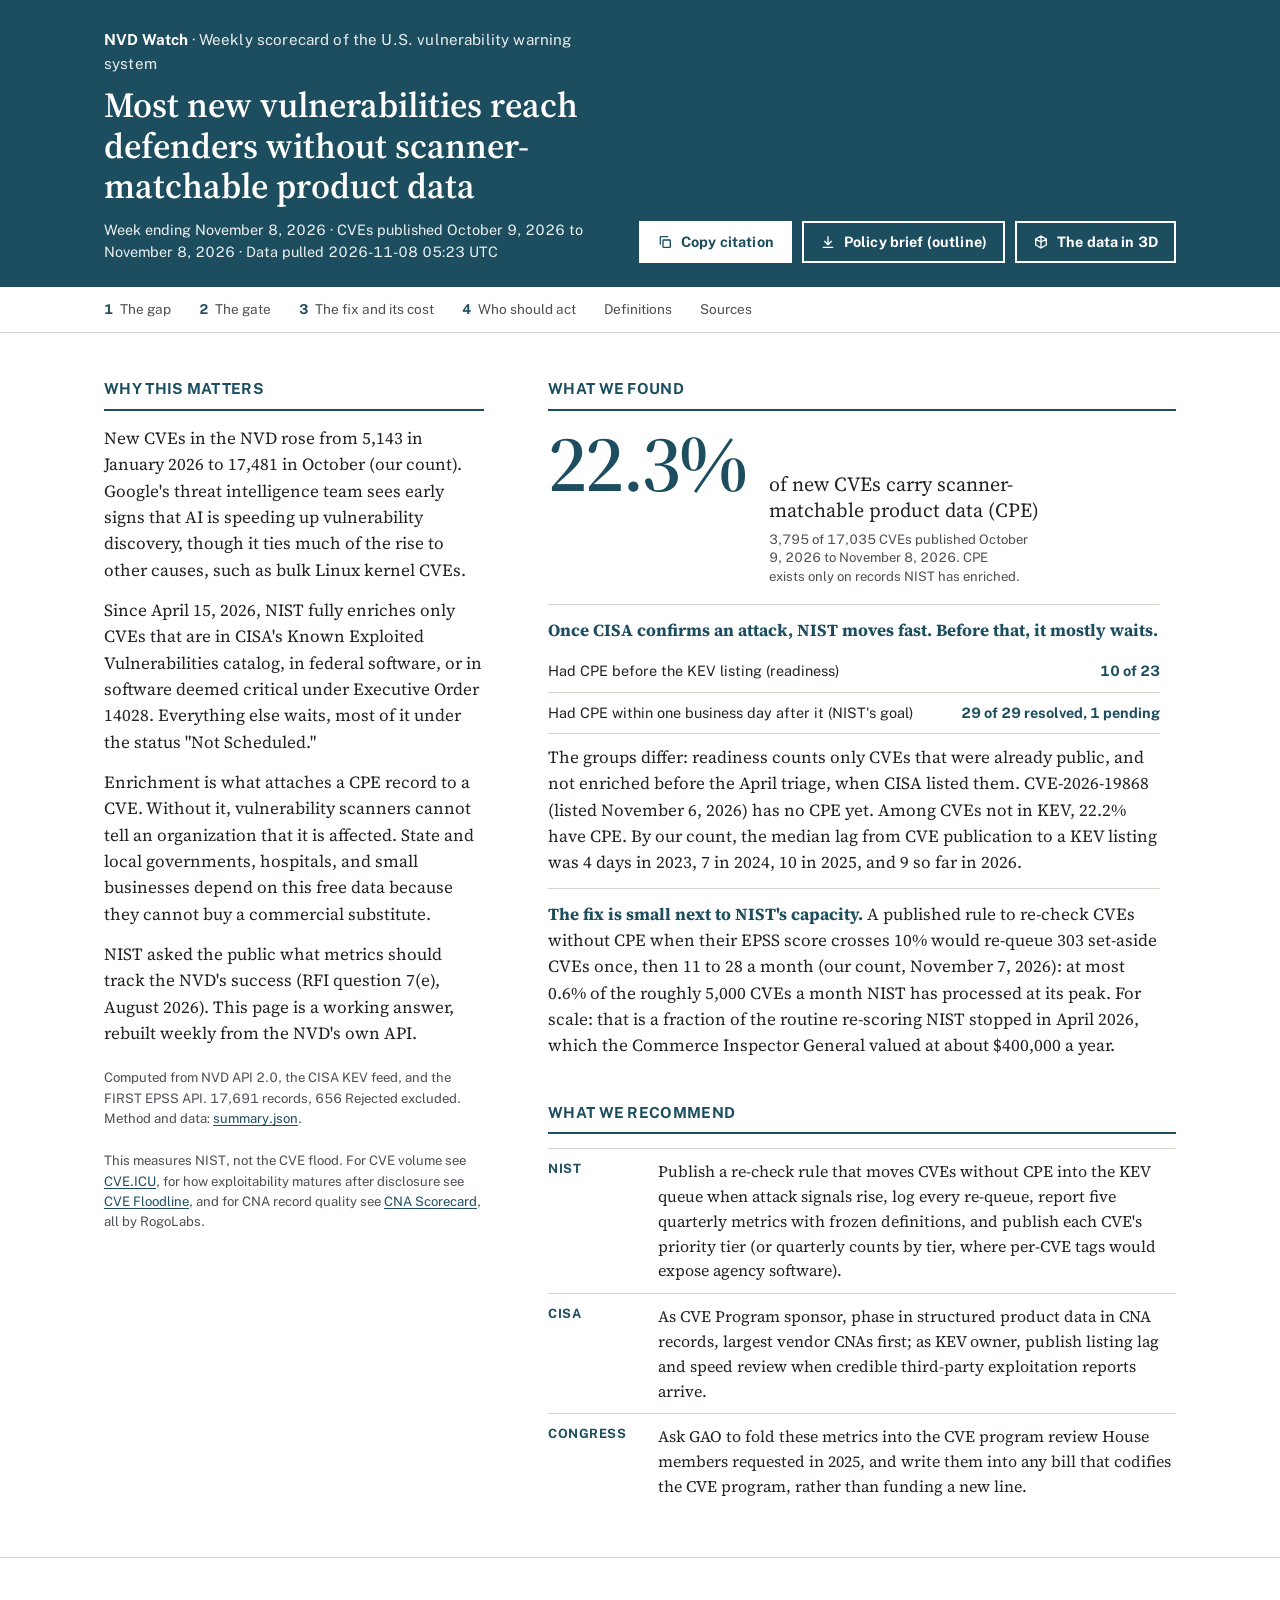
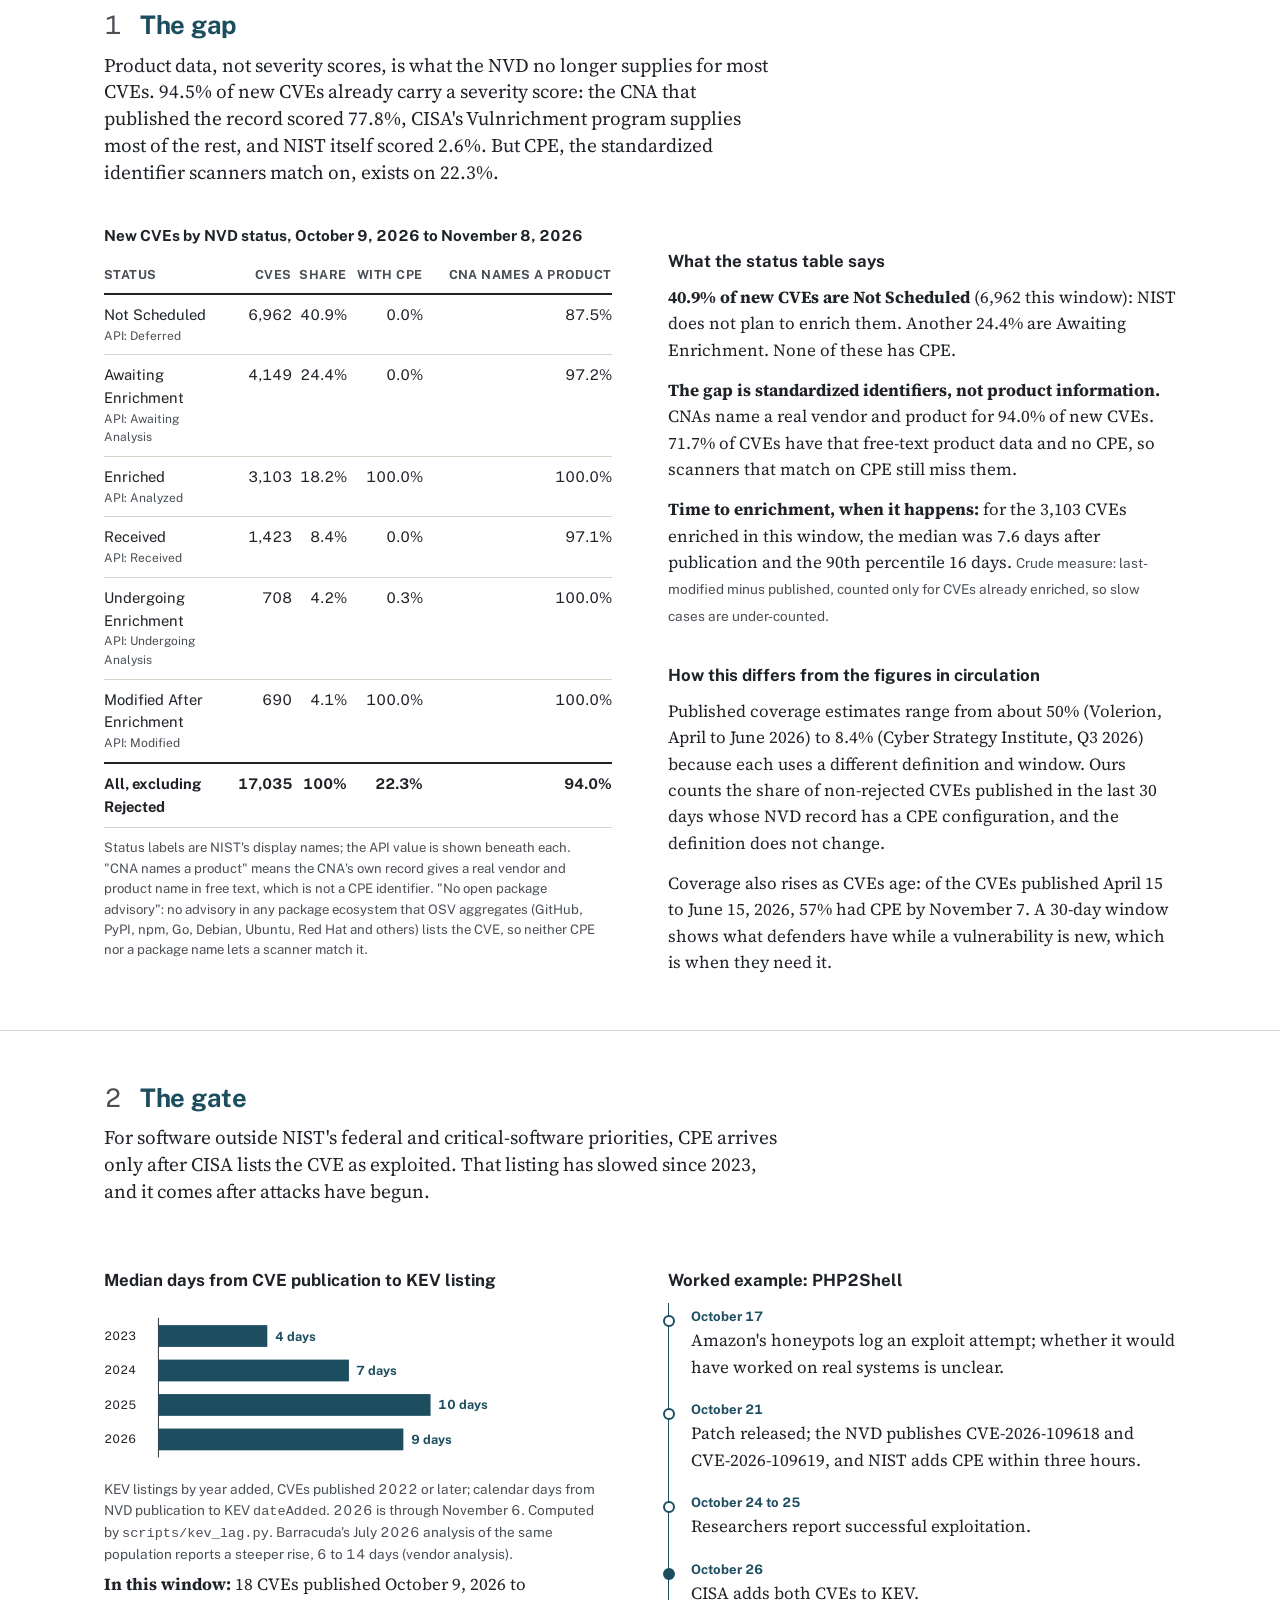
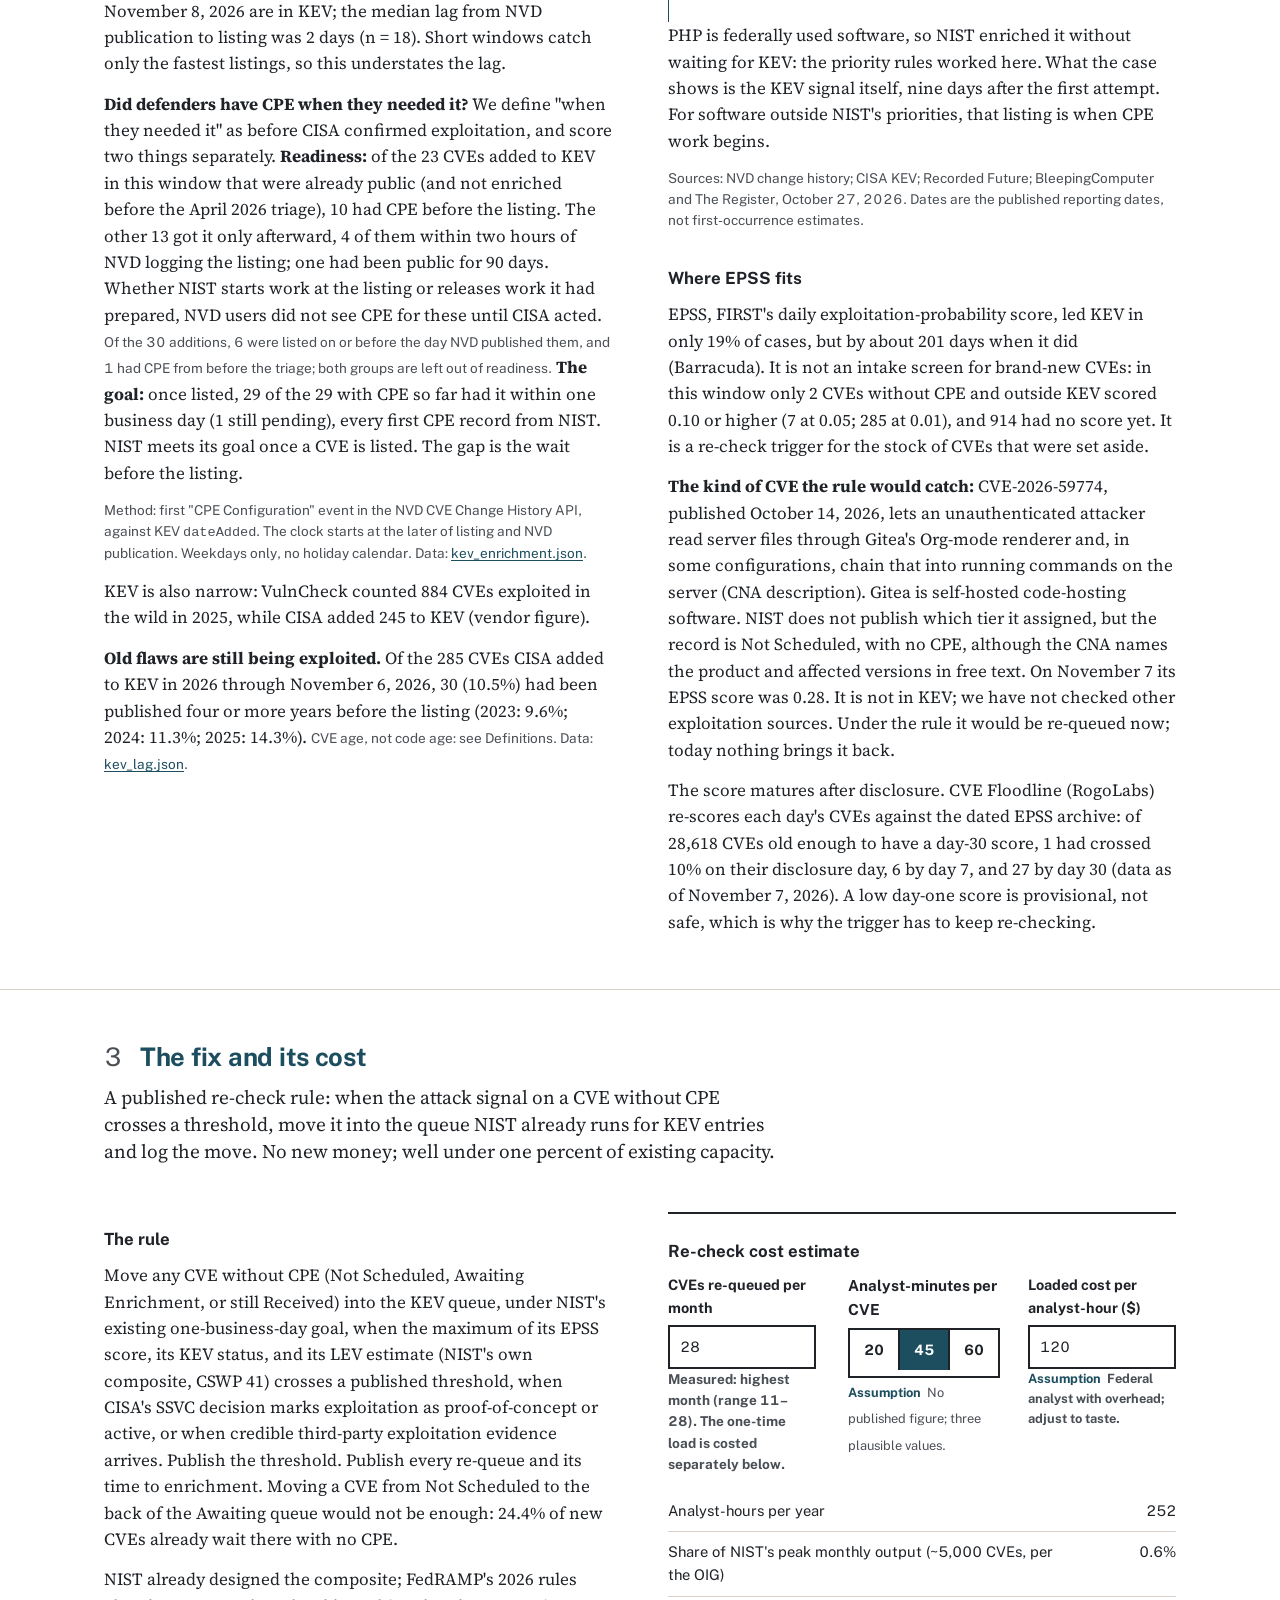
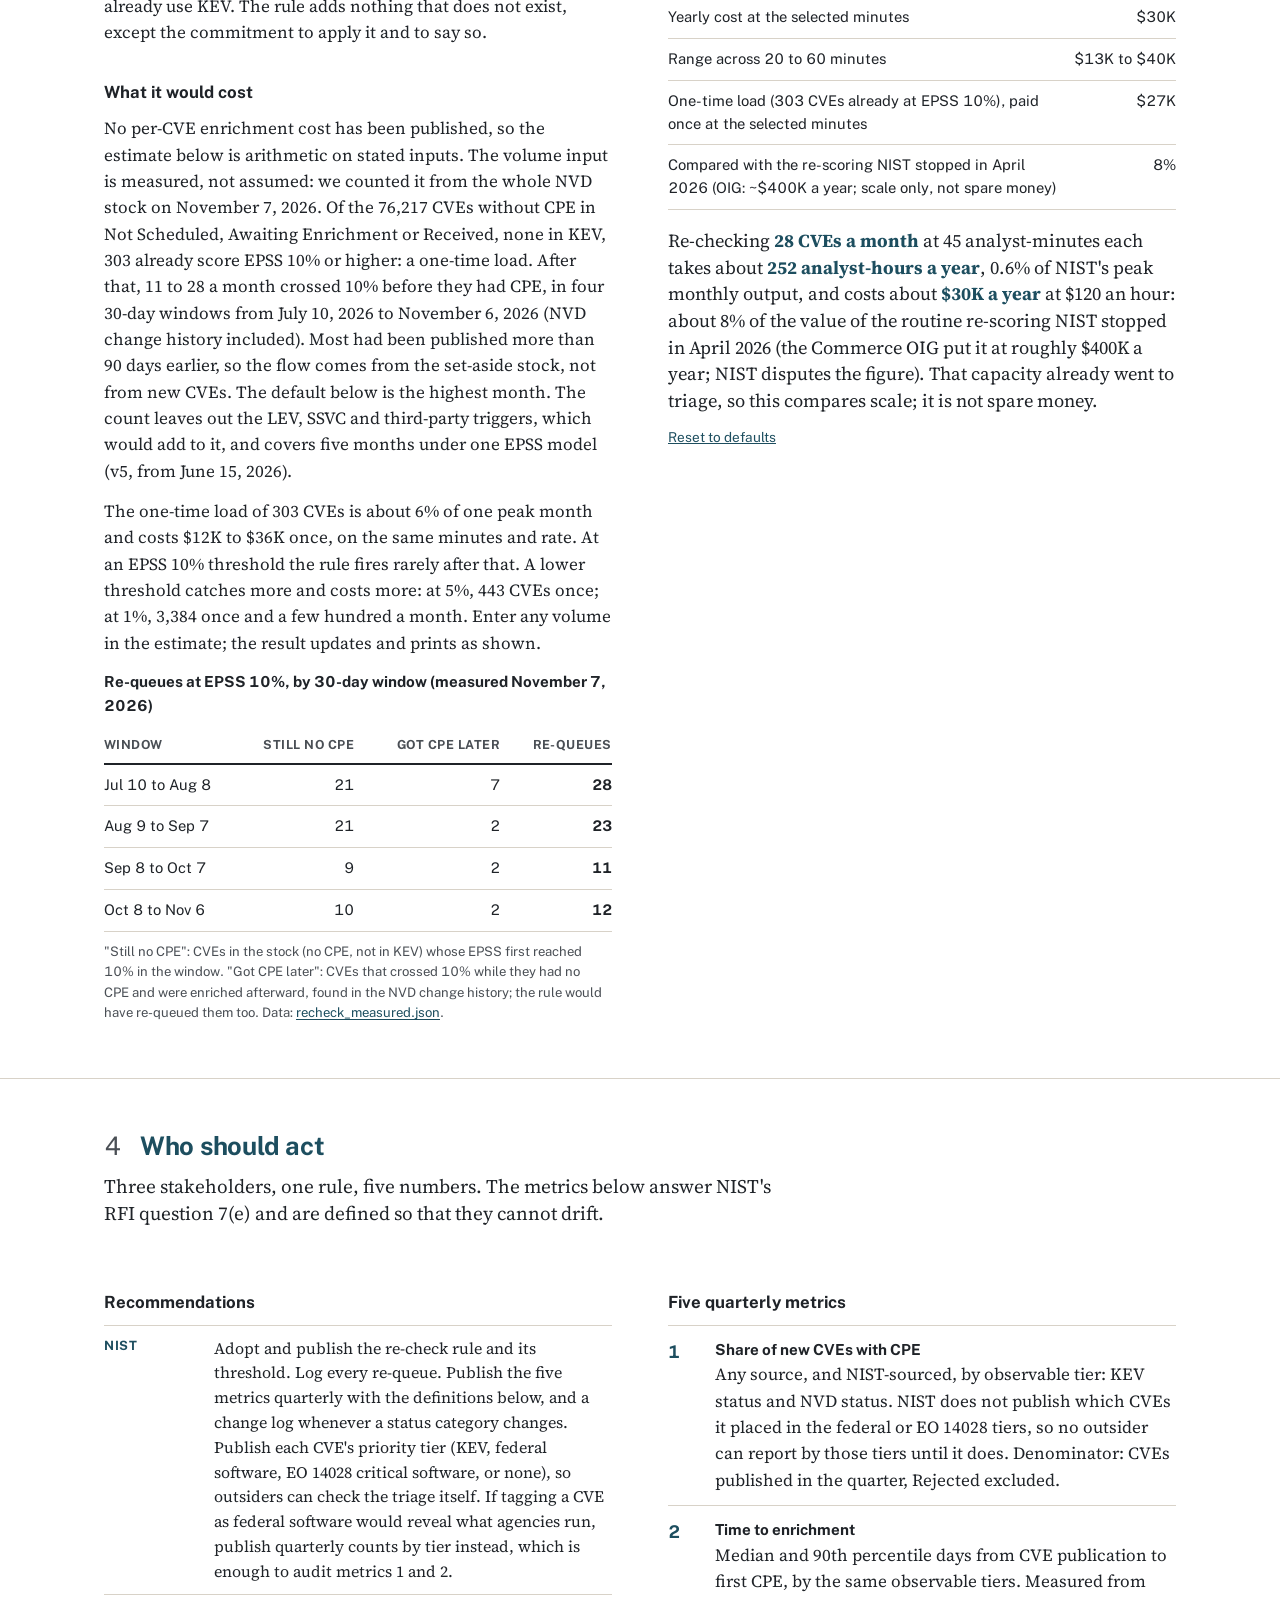
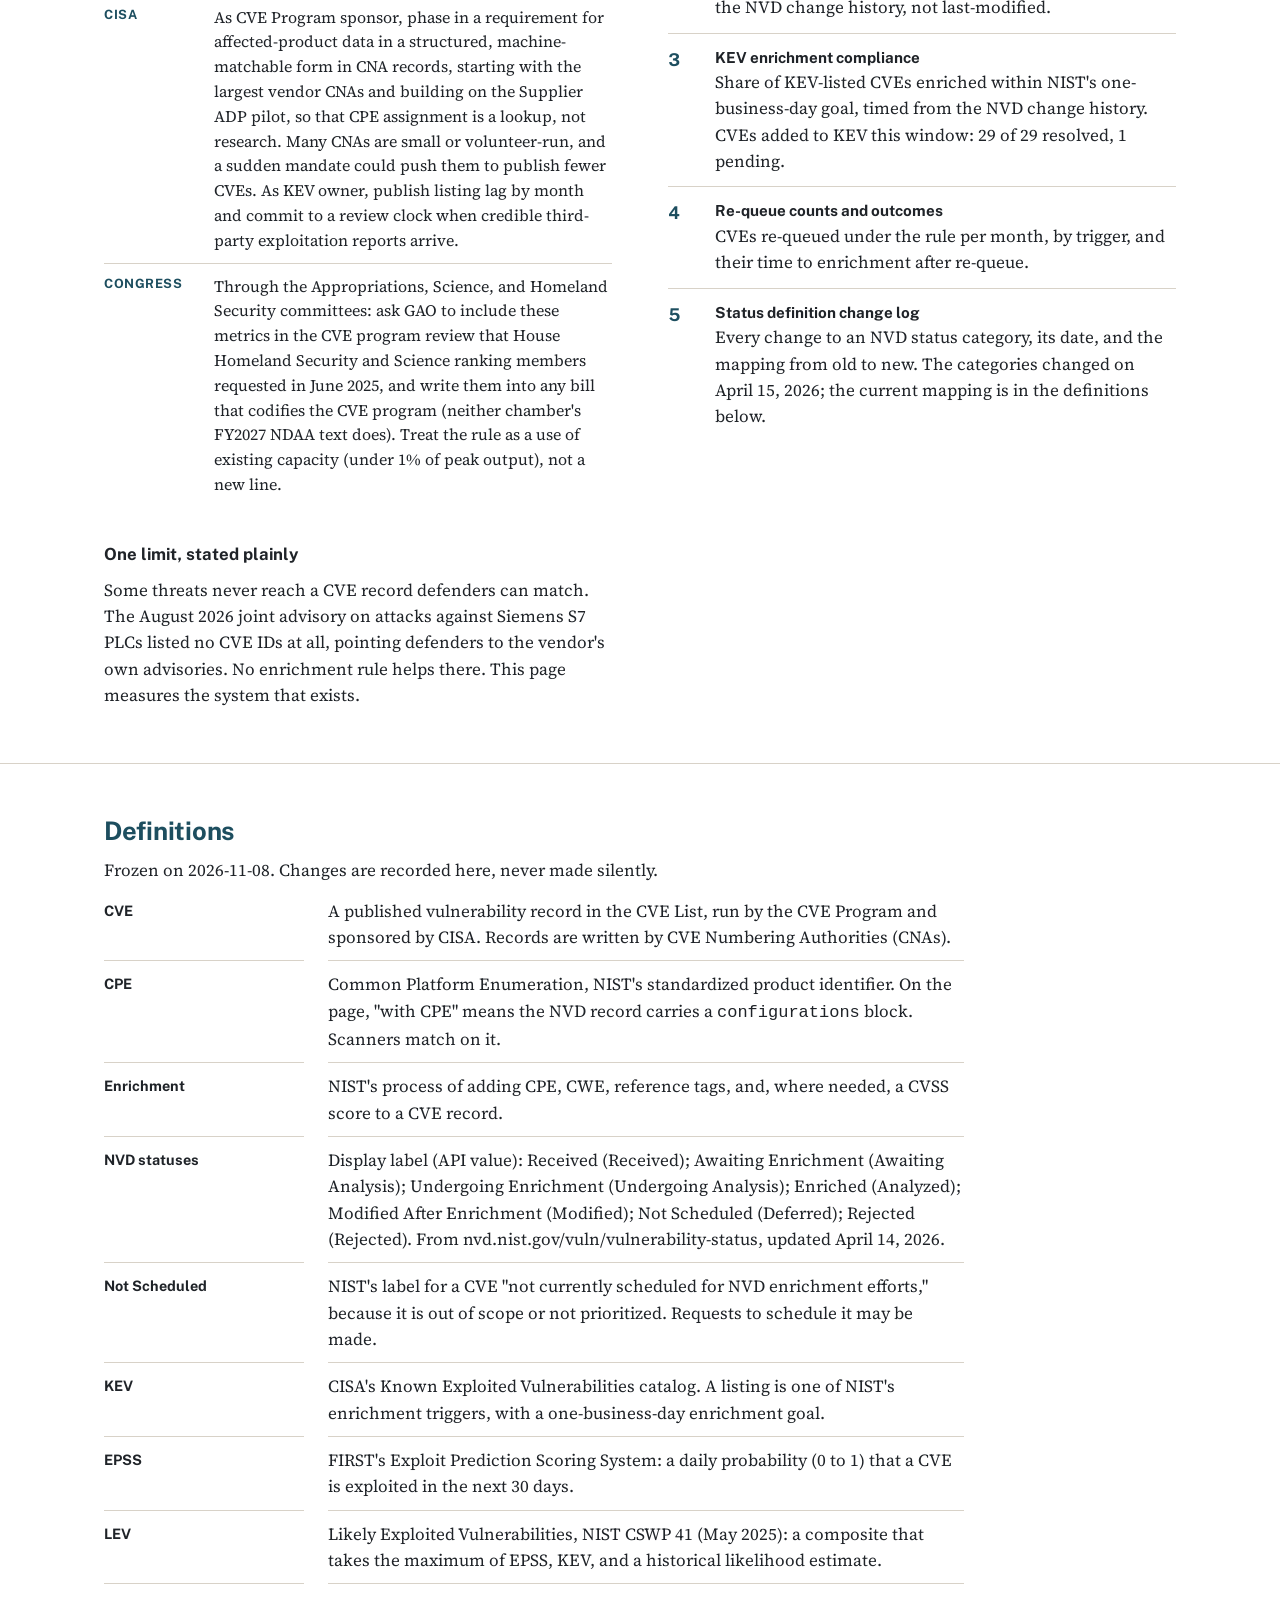
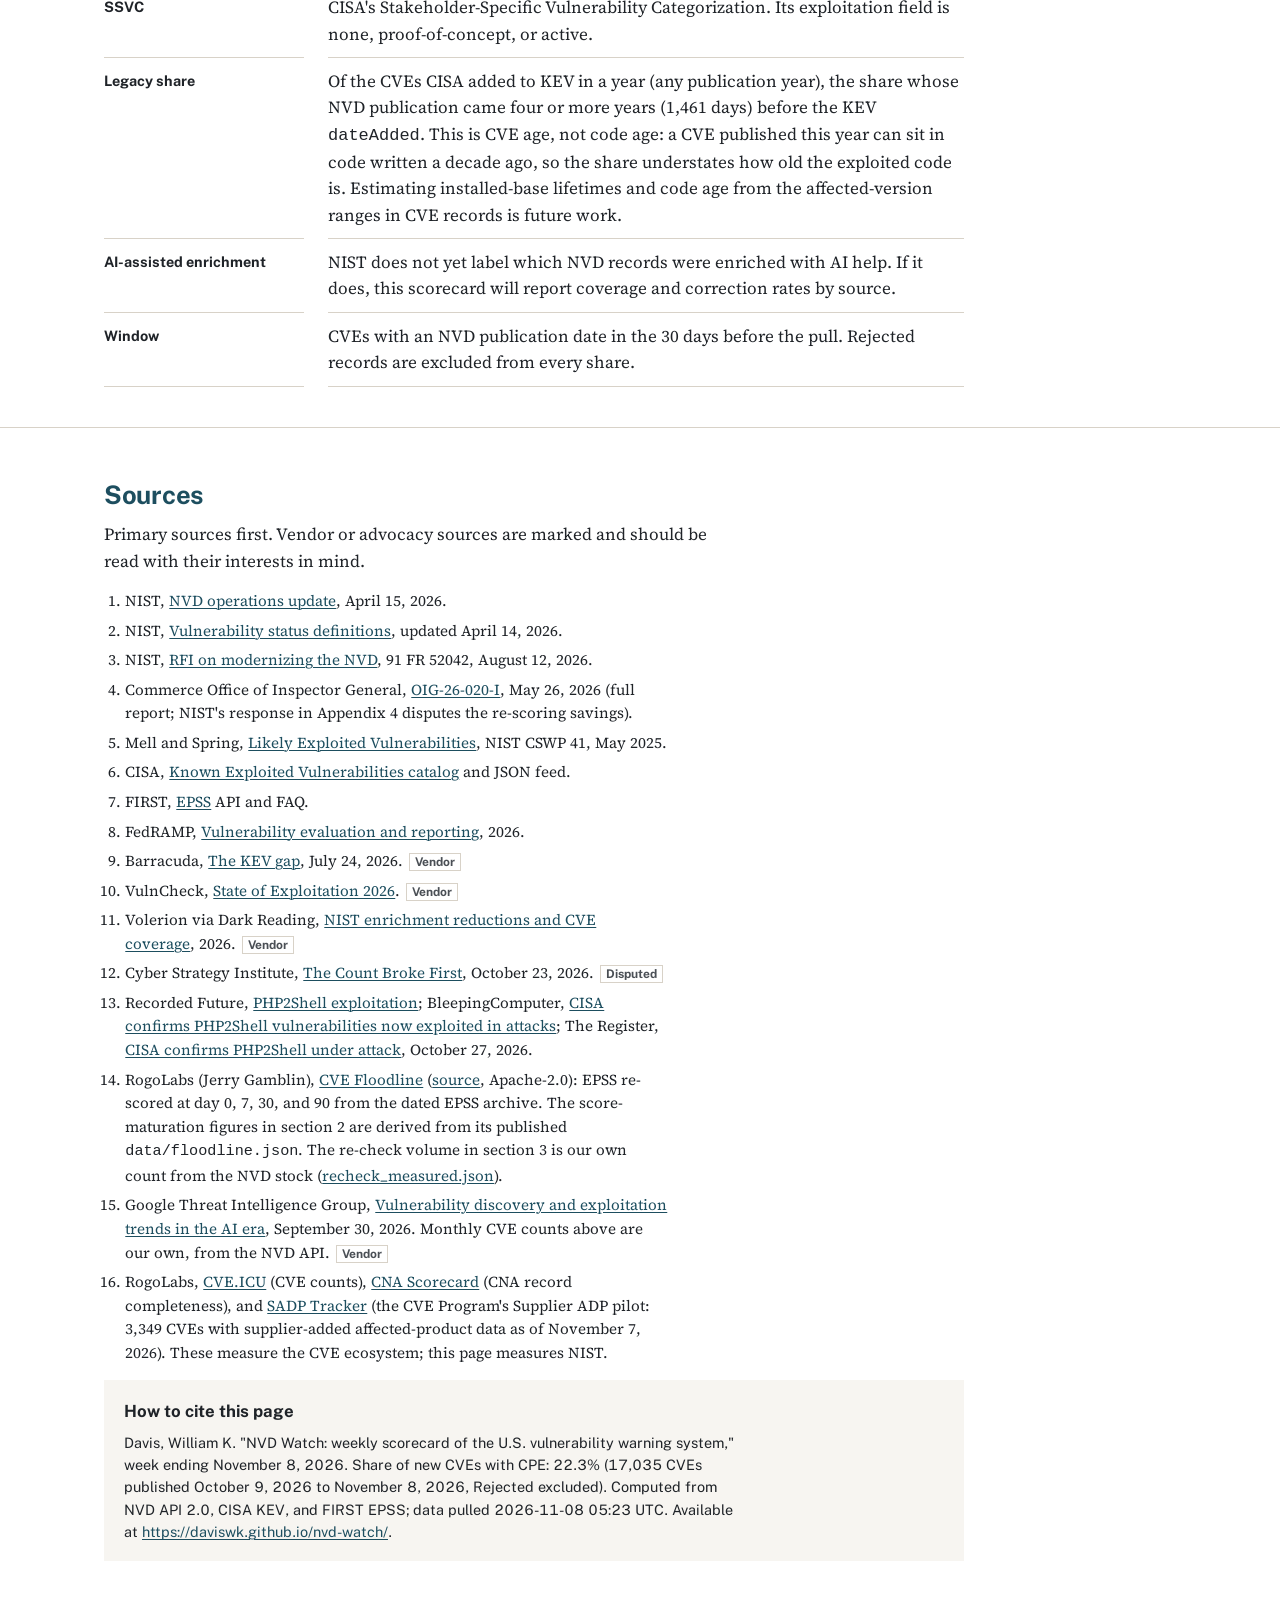
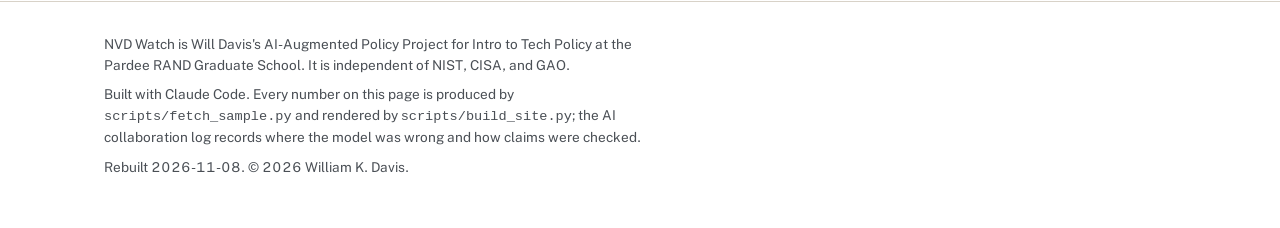
==== commit 9500f735: "Page: show KEV goal as resolved/pending; cite OSV only with the orphan row While a listed CVE has no" ====
--- a/site/index.html
+++ b/site/index.html
@@ -78,7 +78,7 @@
             <caption class="sr-only">CVEs CISA added to KEV, October 9, 2026 to November 8, 2026</caption>
             <tbody>
               <tr><th scope="row">Had CPE before the KEV listing (readiness)</th><td class="num"><b>10 of 23</b></td></tr>
-              <tr><th scope="row">Had CPE within one business day after it (NIST's goal)</th><td class="num"><b>29 of 30</b></td></tr>
+              <tr><th scope="row">Had CPE within one business day after it (NIST's goal)</th><td class="num"><b>29 of 29 resolved, 1 pending</b></td></tr>
             </tbody>
           </table>
           The groups differ: readiness counts only CVEs that were already public, and not enriched before the April triage, when CISA listed them. CVE-2026-19868 (listed November 6, 2026) has no CPE yet. Among CVEs not in KEV, 22.2% have CPE. By our count, the median lag from CVE publication to a KEV listing was 4 days in 2023, 7 in 2024, 10 in 2025, and 9 so far in 2026.</li>
@@ -155,7 +155,7 @@
           <figcaption class="note">KEV listings by year added, CVEs published 2022 or later; calendar days from NVD publication to KEV <code>dateAdded</code>. 2026 is through November 6. Computed by <code>scripts/kev_lag.py</code>. Barracuda's July 2026 analysis of the same population reports a steeper rise, 6 to 14 days (vendor analysis).</figcaption>
         </figure>
         <p><b>In this window:</b> 18 CVEs published October 9, 2026 to November 8, 2026 are in KEV; the median lag from NVD publication to listing was 2 days (n = 18). Short windows catch only the fastest listings, so this understates the lag.</p>
-        <p><b>Did defenders have CPE when they needed it?</b> We define "when they needed it" as before CISA confirmed exploitation, and score two things separately. <b>Readiness:</b> of the 23 CVEs added to KEV in this window that were already public (and not enriched before the April 2026 triage), 10 had CPE before the listing. The other 13 got it only afterward, 4 of them within two hours of NVD logging the listing; one had been public for 90 days. Whether NIST starts work at the listing or releases work it had prepared, NVD users did not see CPE for these until CISA acted. <span class="note">Of the 30 additions, 6 were listed on or before the day NVD published them, and 1 had CPE from before the triage; both groups are left out of readiness.</span> <b>The goal:</b> once listed, 29 of 30 had CPE within one business day, every first CPE record from NIST. NIST meets its goal once a CVE is listed. The gap is the wait before the listing.</p>
+        <p><b>Did defenders have CPE when they needed it?</b> We define "when they needed it" as before CISA confirmed exploitation, and score two things separately. <b>Readiness:</b> of the 23 CVEs added to KEV in this window that were already public (and not enriched before the April 2026 triage), 10 had CPE before the listing. The other 13 got it only afterward, 4 of them within two hours of NVD logging the listing; one had been public for 90 days. Whether NIST starts work at the listing or releases work it had prepared, NVD users did not see CPE for these until CISA acted. <span class="note">Of the 30 additions, 6 were listed on or before the day NVD published them, and 1 had CPE from before the triage; both groups are left out of readiness.</span> <b>The goal:</b> once listed, 29 of the 29 with CPE so far had it within one business day (1 still pending), every first CPE record from NIST. NIST meets its goal once a CVE is listed. The gap is the wait before the listing.</p>
         <p class="note">Method: first "CPE Configuration" event in the NVD CVE Change History API, against KEV <code>dateAdded</code>. The clock starts at the later of listing and NVD publication. Weekdays only, no holiday calendar. Data: <a href="data/kev_enrichment.json">kev_enrichment.json</a>.</p>
         <p>KEV is also narrow: VulnCheck counted 884 CVEs exploited in the wild in 2025, while CISA added 245 to KEV (vendor figure).</p>
         <p><b>Old flaws are still being exploited.</b> Of the 285 CVEs CISA added to KEV in 2026 through November 6, 2026, 30 (10.5%) had been published four or more years before the listing (2023: 9.6%; 2024: 11.3%; 2025: 14.3%). <span class="note">CVE age, not code age: see Definitions. Data: <a href="data/kev_lag.json">kev_lag.json</a>.</span></p>
@@ -263,7 +263,7 @@
         <ol class="metrics">
           <li id="metric-1"><div><b>Share of new CVEs with CPE</b>Any source, and NIST-sourced, by observable tier: KEV status and NVD status. NIST does not publish which CVEs it placed in the federal or EO 14028 tiers, so no outsider can report by those tiers until it does. Denominator: CVEs published in the quarter, Rejected excluded.</div></li>
           <li id="metric-2"><div><b>Time to enrichment</b>Median and 90th percentile days from CVE publication to first CPE, by the same observable tiers. Measured from the NVD change history, not last-modified.</div></li>
-          <li id="metric-3"><div><b>KEV enrichment compliance</b>Share of KEV-listed CVEs enriched within NIST's one-business-day goal, timed from the NVD change history. This window: 29 of 30 CVEs added to KEV.</div></li>
+          <li id="metric-3"><div><b>KEV enrichment compliance</b>Share of KEV-listed CVEs enriched within NIST's one-business-day goal, timed from the NVD change history. CVEs added to KEV this window: 29 of 29 resolved, 1 pending.</div></li>
           <li id="metric-4"><div><b>Re-queue counts and outcomes</b>CVEs re-queued under the rule per month, by trigger, and their time to enrichment after re-queue.</div></li>
           <li id="metric-5"><div><b>Status definition change log</b>Every change to an NVD status category, its date, and the mapping from old to new. The categories changed on April 15, 2026; the current mapping is in the definitions below.</div></li>
         </ol>
@@ -314,7 +314,7 @@
       <li>RogoLabs (Jerry Gamblin), <a href="https://cvefloodline.org">CVE Floodline</a> (<a href="https://github.com/RogoLabs/cvefloodline.org">source</a>, Apache-2.0): EPSS re-scored at day 0, 7, 30, and 90 from the dated EPSS archive. The score-maturation figures in section 2 are derived from its published <code>data/floodline.json</code>. The re-check volume in section 3 is our own count from the NVD stock (<a href="data/recheck_measured.json">recheck_measured.json</a>).</li>
       <li>Google Threat Intelligence Group, <a href="https://cloud.google.com/blog/topics/threat-intelligence/vulnerability-discovery-and-exploitation-trends-in-the-ai-era">Vulnerability discovery and exploitation trends in the AI era</a>, September 30, 2026. Monthly CVE counts above are our own, from the NVD API.<span class="v">Vendor</span></li>
       <li>RogoLabs, <a href="https://cve.icu">CVE.ICU</a> (CVE counts), <a href="https://cnascorecard.org">CNA Scorecard</a> (CNA record completeness), and <a href="https://rogolabs.github.io/SADP-Tracker/index.html">SADP Tracker</a> (the CVE Program's Supplier ADP pilot: 3,349 CVEs with supplier-added affected-product data as of November 7, 2026). These measure the CVE ecosystem; this page measures NIST.</li>
-      <li>OSV.dev (Google), <a href="https://google.github.io/osv.dev/data/">open-source vulnerability database exports</a>, all package ecosystems except GIT, downloaded November 7, 2026. The section 1 orphan count is ours (<a href="data/osv_orphans.json">osv_orphans.json</a>).</li>
+
     </ol>
     <div class="cite" id="cite">
       <h3>How to cite this page</h3>
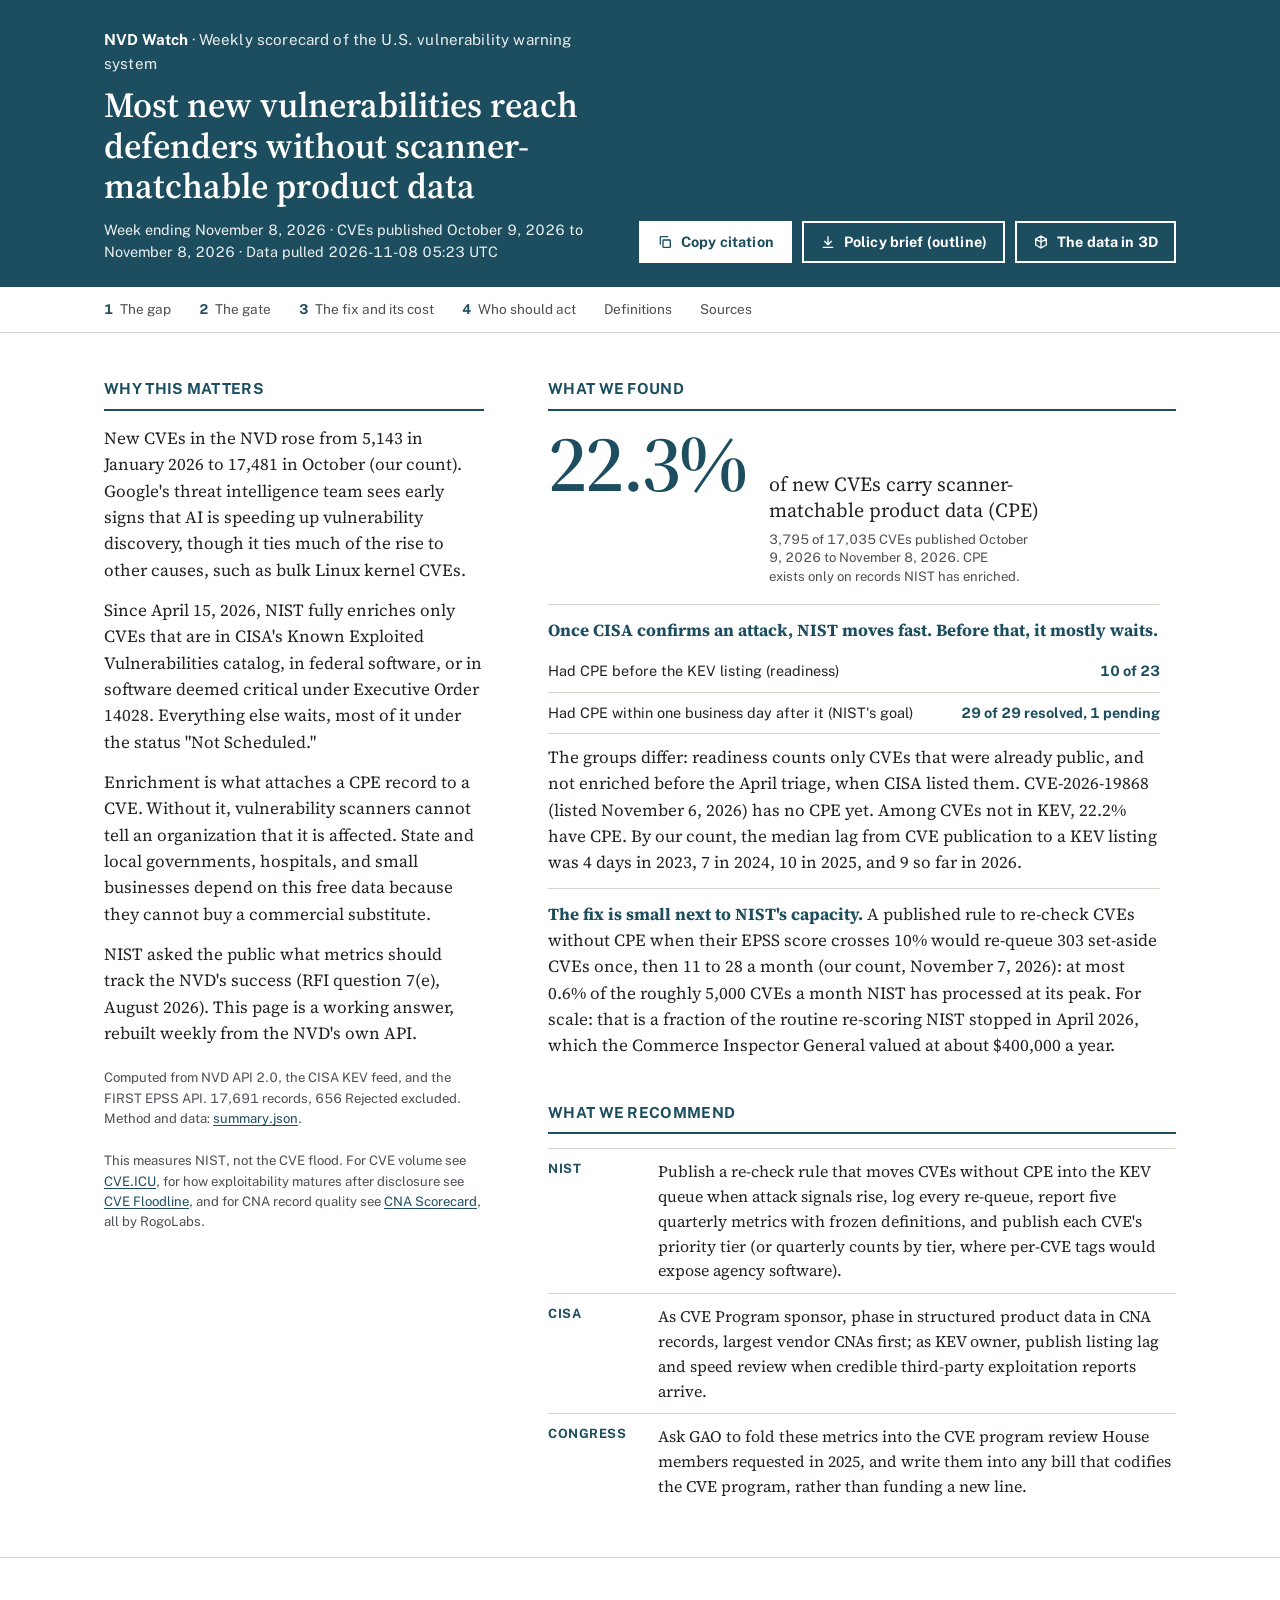
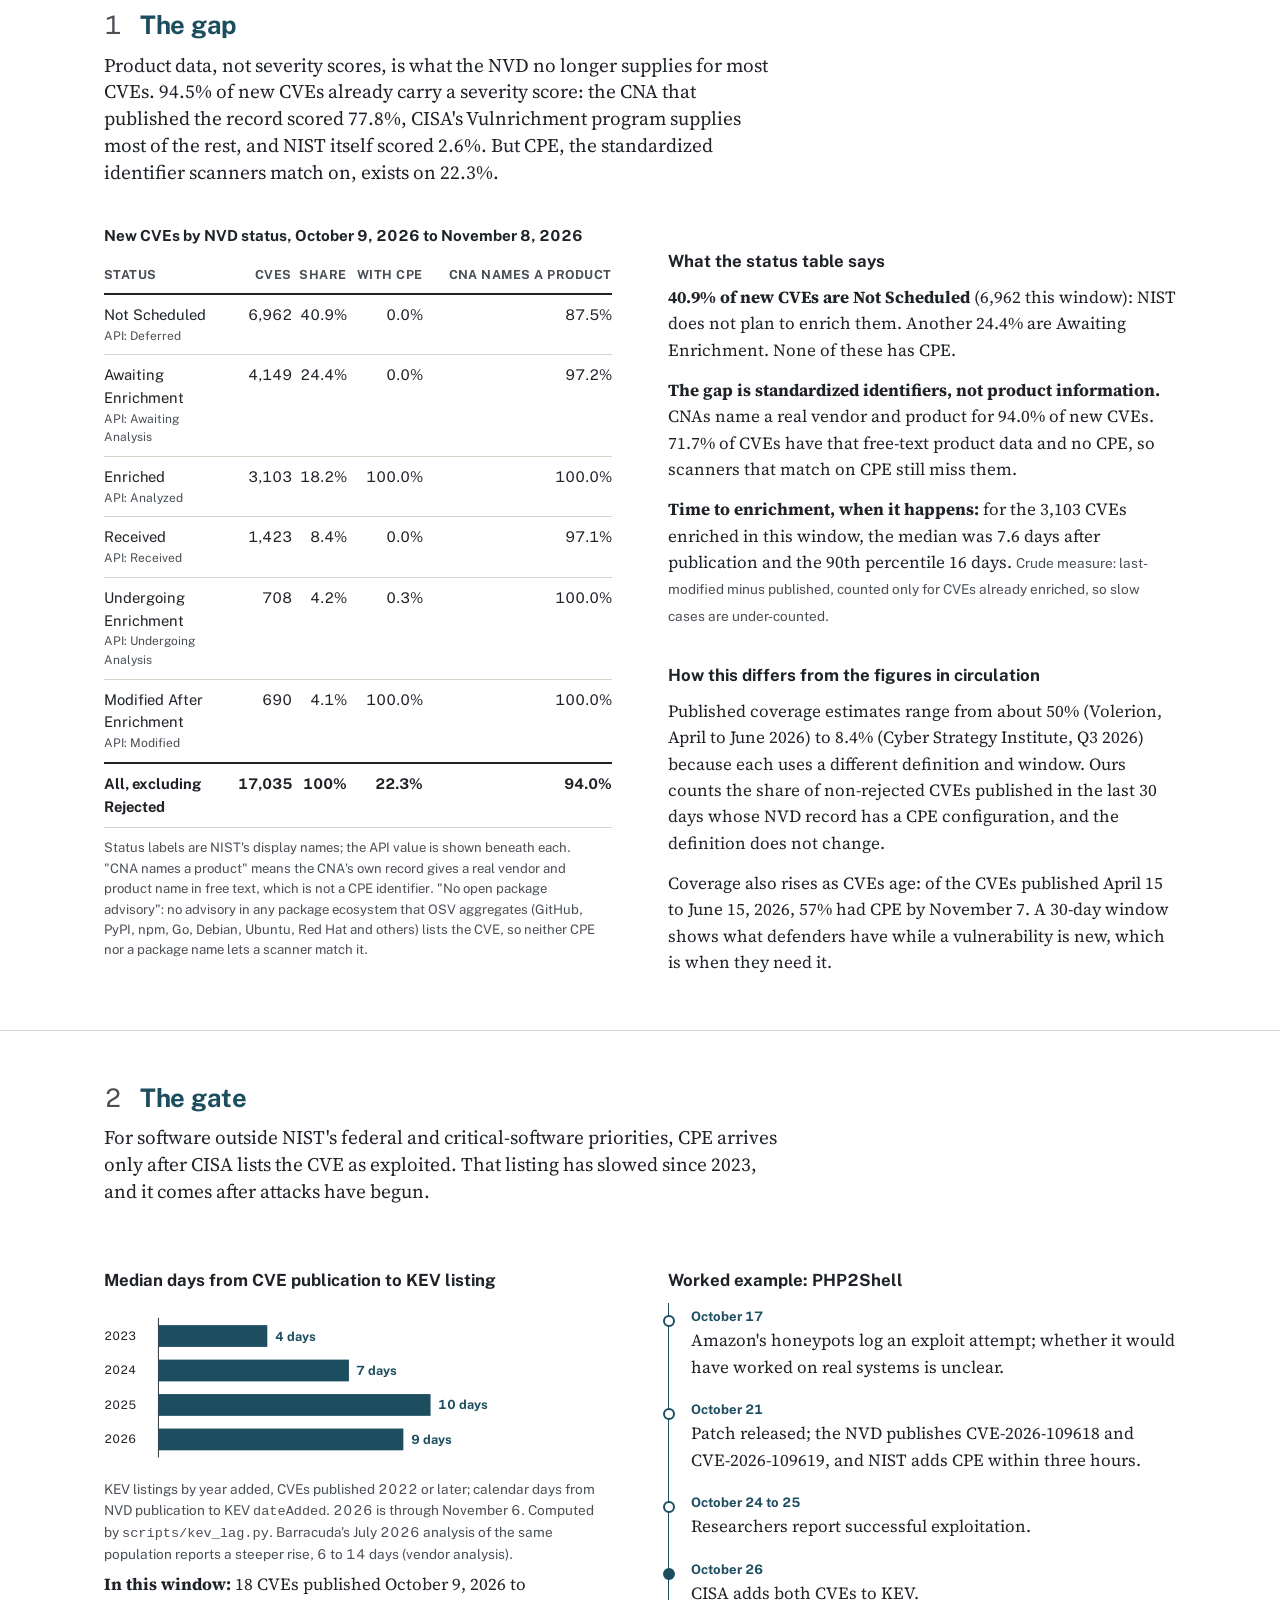
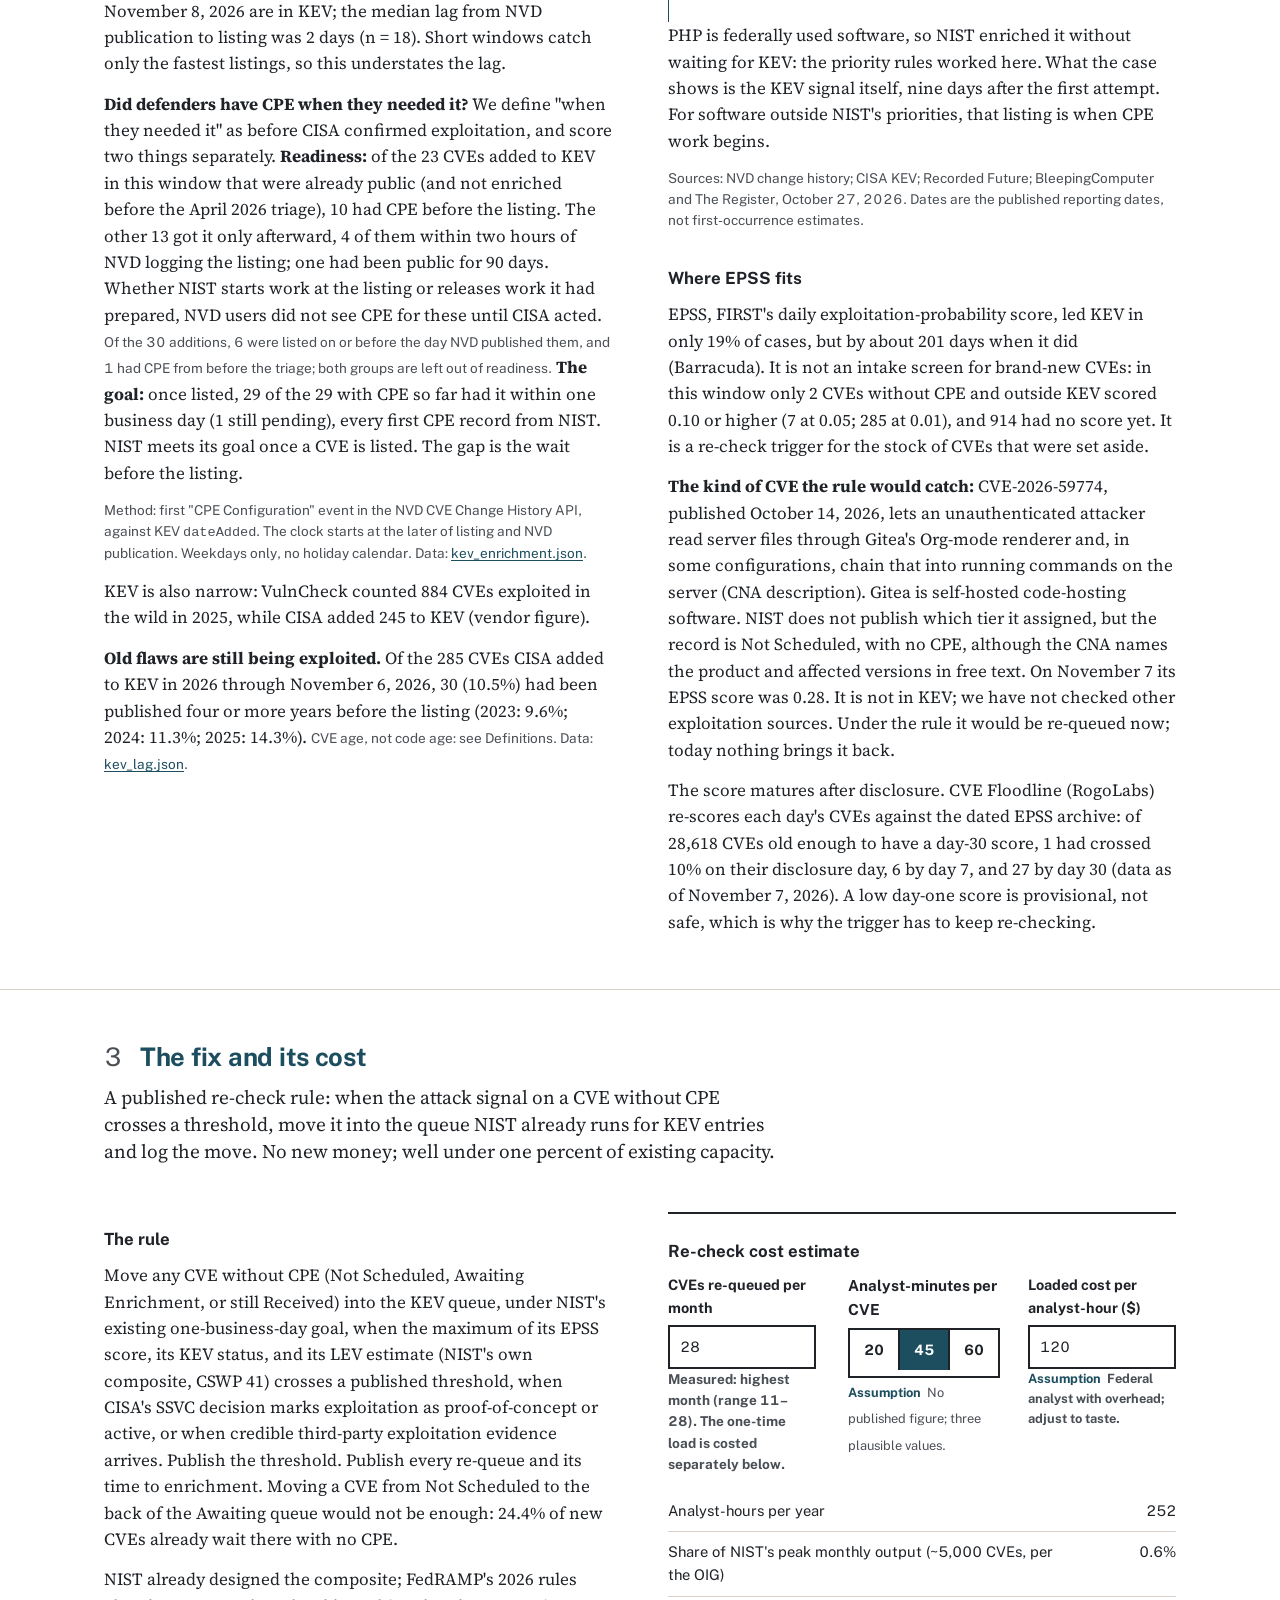
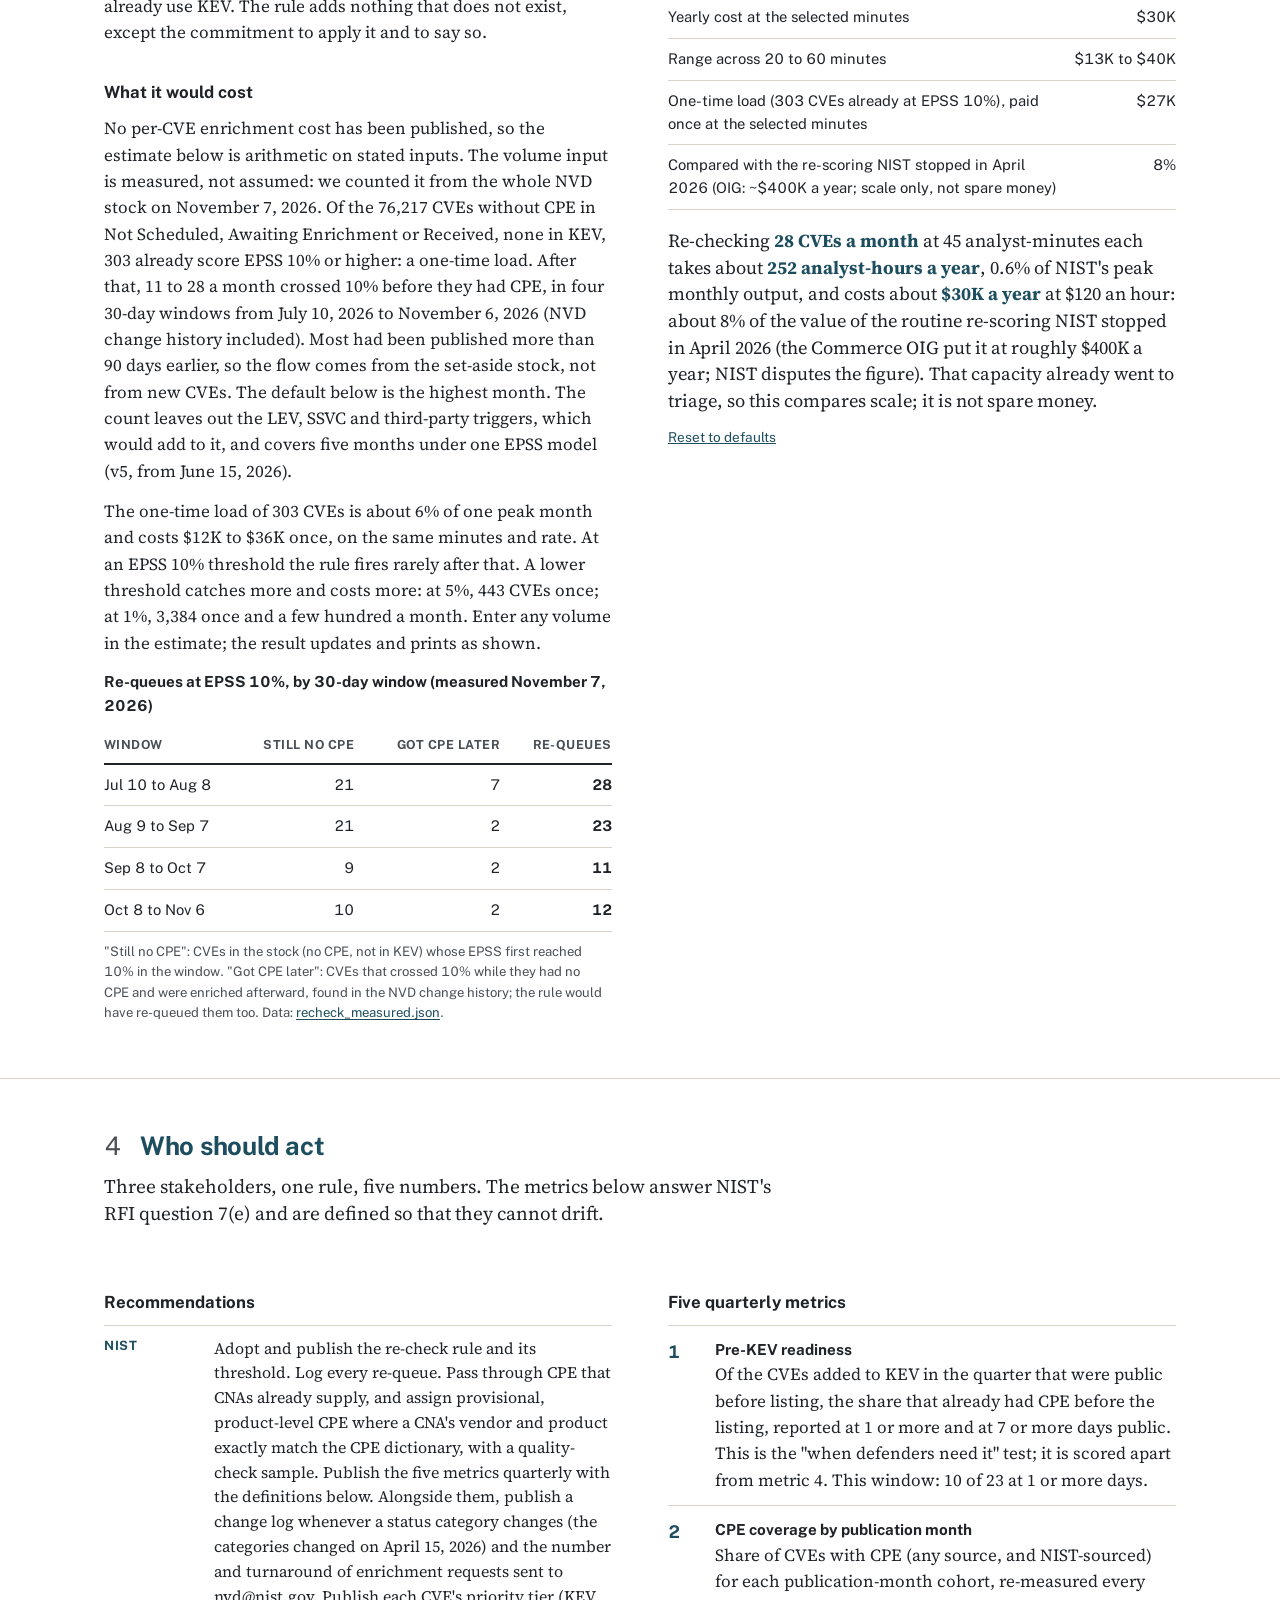
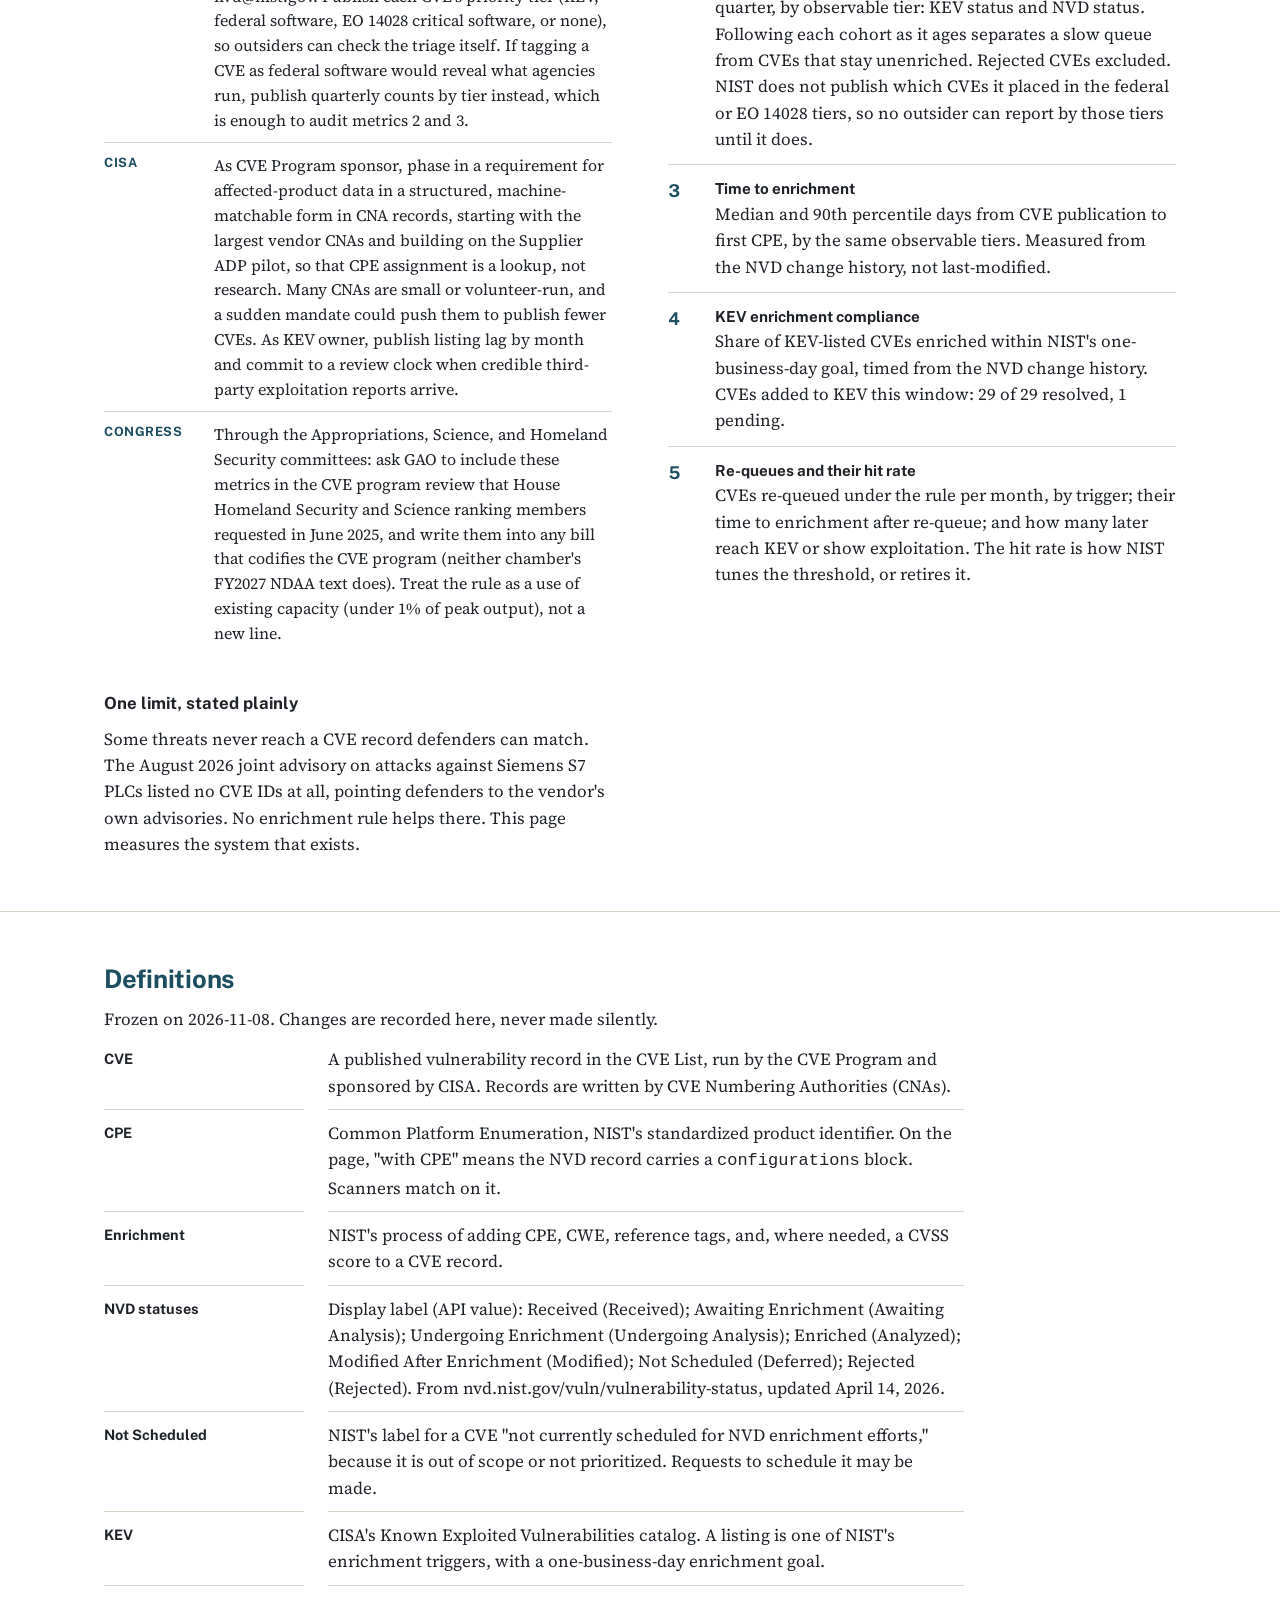
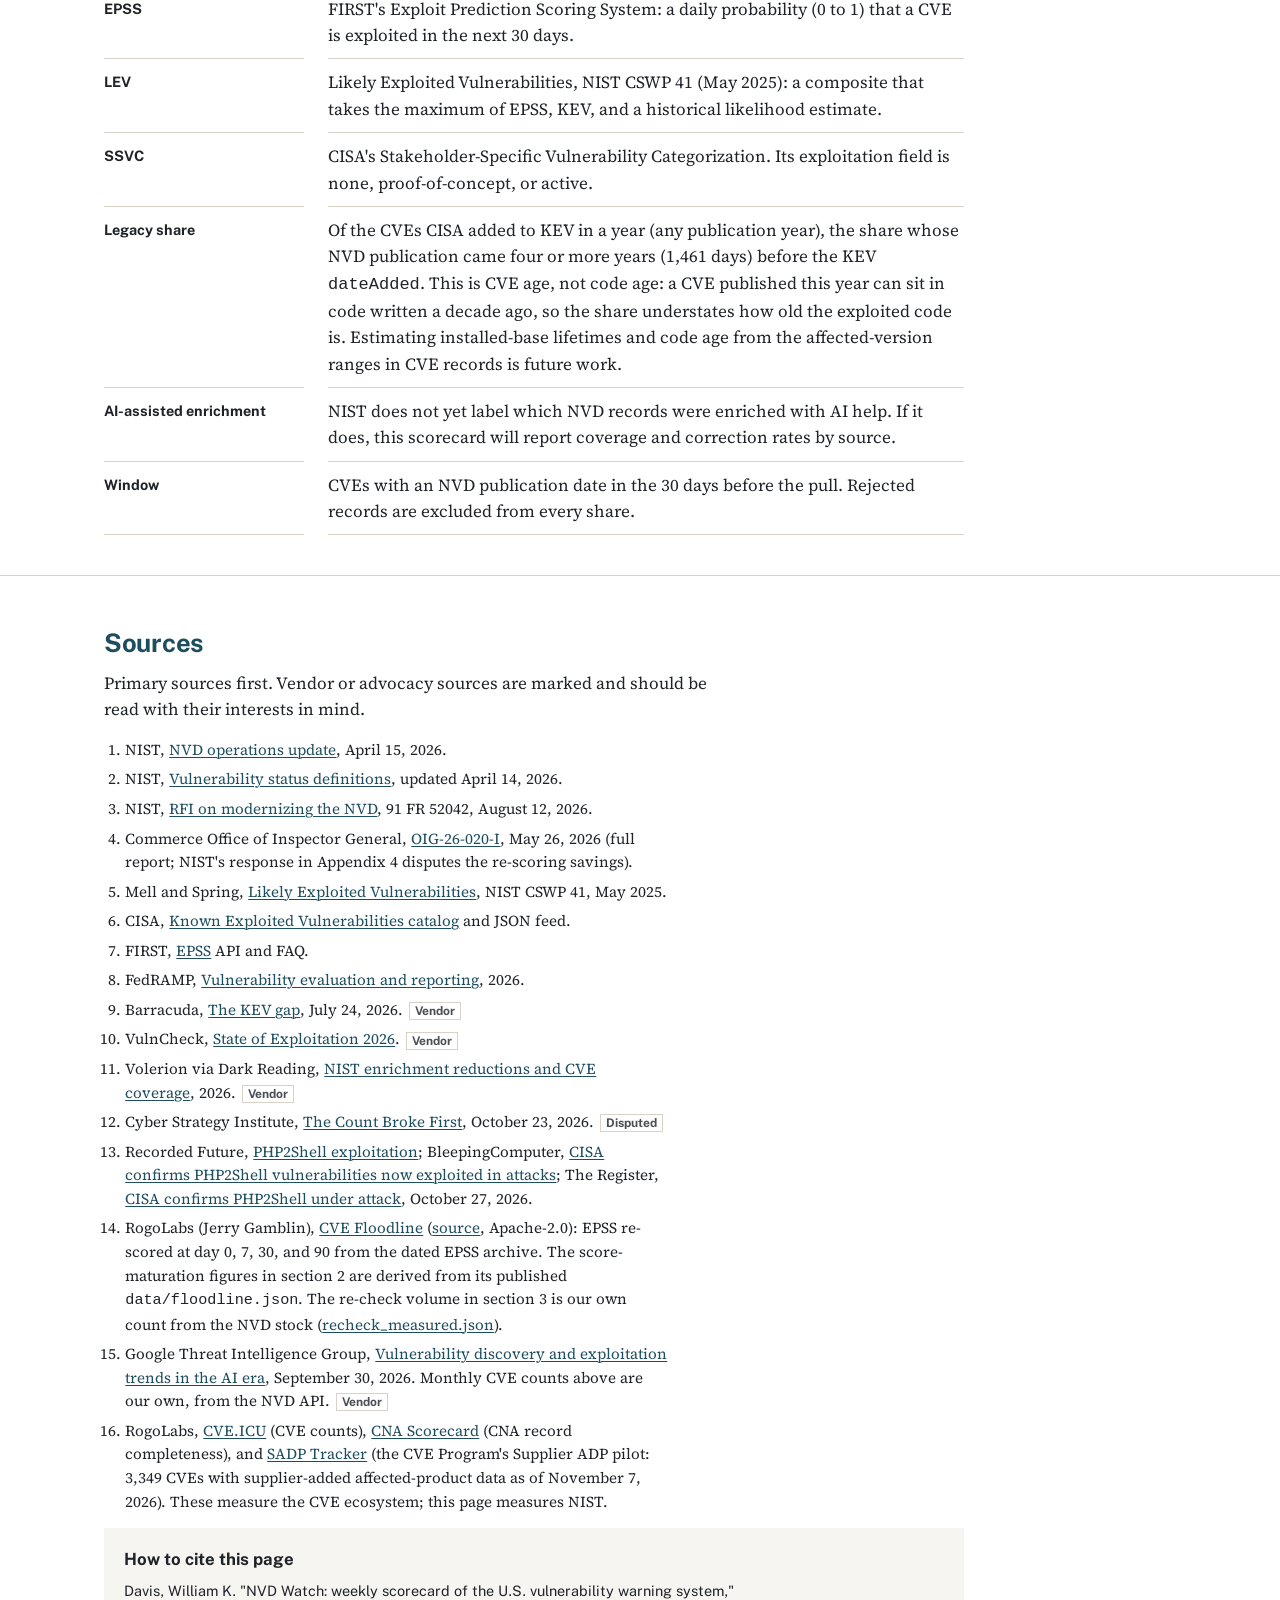
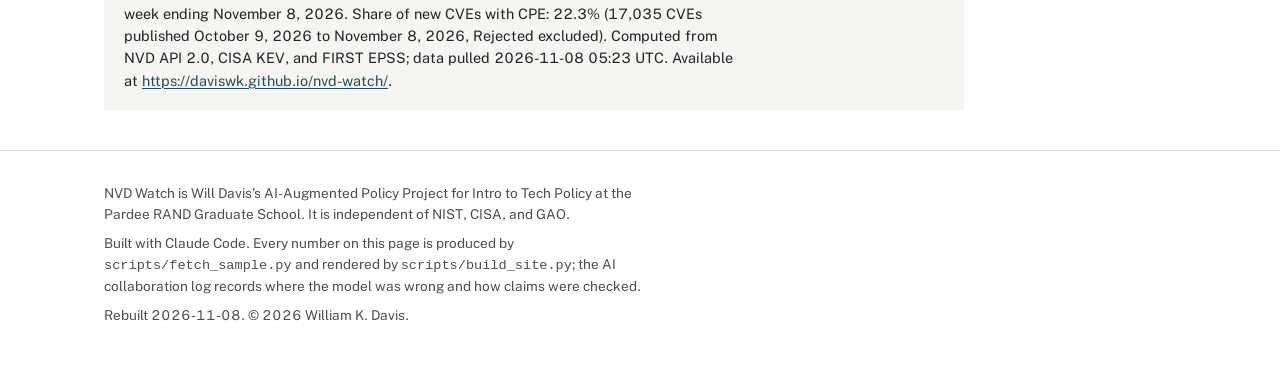
==== commit 7c0f256f: "Page: section 4 shows the Nov 8 metric set - template: readiness becomes metric 1, cohort coverage m" ====
--- a/site/index.html
+++ b/site/index.html
@@ -251,7 +251,7 @@
       <div>
         <h3>Recommendations</h3>
         <table class="recs">
-          <tr><th scope="row">NIST</th><td>Adopt and publish the re-check rule and its threshold. Log every re-queue. Publish the five metrics quarterly with the definitions below, and a change log whenever a status category changes. Publish each CVE's priority tier (KEV, federal software, EO 14028 critical software, or none), so outsiders can check the triage itself. If tagging a CVE as federal software would reveal what agencies run, publish quarterly counts by tier instead, which is enough to audit metrics 1 and 2.</td></tr>
+          <tr><th scope="row">NIST</th><td>Adopt and publish the re-check rule and its threshold. Log every re-queue. Pass through CPE that CNAs already supply, and assign provisional, product-level CPE where a CNA's vendor and product exactly match the CPE dictionary, with a quality-check sample. Publish the five metrics quarterly with the definitions below. Alongside them, publish a change log whenever a status category changes (the categories changed on April 15, 2026) and the number and turnaround of enrichment requests sent to nvd@nist.gov. Publish each CVE's priority tier (KEV, federal software, EO 14028 critical software, or none), so outsiders can check the triage itself. If tagging a CVE as federal software would reveal what agencies run, publish quarterly counts by tier instead, which is enough to audit metrics 2 and 3.</td></tr>
           <tr><th scope="row">CISA</th><td>As CVE Program sponsor, phase in a requirement for affected-product data in a structured, machine-matchable form in CNA records, starting with the largest vendor CNAs and building on the Supplier ADP pilot, so that CPE assignment is a lookup, not research. Many CNAs are small or volunteer-run, and a sudden mandate could push them to publish fewer CVEs. As KEV owner, publish listing lag by month and commit to a review clock when credible third-party exploitation reports arrive.</td></tr>
           <tr><th scope="row">Congress</th><td>Through the Appropriations, Science, and Homeland Security committees: ask GAO to include these metrics in the CVE program review that House Homeland Security and Science ranking members requested in June 2025, and write them into any bill that codifies the CVE program (neither chamber's FY2027 NDAA text does). Treat the rule as a use of existing capacity (under 1% of peak output), not a new line.</td></tr>
         </table>
@@ -261,11 +261,11 @@
       <div>
         <h3>Five quarterly metrics</h3>
         <ol class="metrics">
-          <li id="metric-1"><div><b>Share of new CVEs with CPE</b>Any source, and NIST-sourced, by observable tier: KEV status and NVD status. NIST does not publish which CVEs it placed in the federal or EO 14028 tiers, so no outsider can report by those tiers until it does. Denominator: CVEs published in the quarter, Rejected excluded.</div></li>
-          <li id="metric-2"><div><b>Time to enrichment</b>Median and 90th percentile days from CVE publication to first CPE, by the same observable tiers. Measured from the NVD change history, not last-modified.</div></li>
-          <li id="metric-3"><div><b>KEV enrichment compliance</b>Share of KEV-listed CVEs enriched within NIST's one-business-day goal, timed from the NVD change history. CVEs added to KEV this window: 29 of 29 resolved, 1 pending.</div></li>
-          <li id="metric-4"><div><b>Re-queue counts and outcomes</b>CVEs re-queued under the rule per month, by trigger, and their time to enrichment after re-queue.</div></li>
-          <li id="metric-5"><div><b>Status definition change log</b>Every change to an NVD status category, its date, and the mapping from old to new. The categories changed on April 15, 2026; the current mapping is in the definitions below.</div></li>
+          <li id="metric-1"><div><b>Pre-KEV readiness</b>Of the CVEs added to KEV in the quarter that were public before listing, the share that already had CPE before the listing, reported at 1 or more and at 7 or more days public. This is the "when defenders need it" test; it is scored apart from metric 4. This window: 10 of 23 at 1 or more days.</div></li>
+          <li id="metric-2"><div><b>CPE coverage by publication month</b>Share of CVEs with CPE (any source, and NIST-sourced) for each publication-month cohort, re-measured every quarter, by observable tier: KEV status and NVD status. Following each cohort as it ages separates a slow queue from CVEs that stay unenriched. Rejected CVEs excluded. NIST does not publish which CVEs it placed in the federal or EO 14028 tiers, so no outsider can report by those tiers until it does.</div></li>
+          <li id="metric-3"><div><b>Time to enrichment</b>Median and 90th percentile days from CVE publication to first CPE, by the same observable tiers. Measured from the NVD change history, not last-modified.</div></li>
+          <li id="metric-4"><div><b>KEV enrichment compliance</b>Share of KEV-listed CVEs enriched within NIST's one-business-day goal, timed from the NVD change history. CVEs added to KEV this window: 29 of 29 resolved, 1 pending.</div></li>
+          <li id="metric-5"><div><b>Re-queues and their hit rate</b>CVEs re-queued under the rule per month, by trigger; their time to enrichment after re-queue; and how many later reach KEV or show exploitation. The hit rate is how NIST tunes the threshold, or retires it.</div></li>
         </ol>
       </div>
     </div>
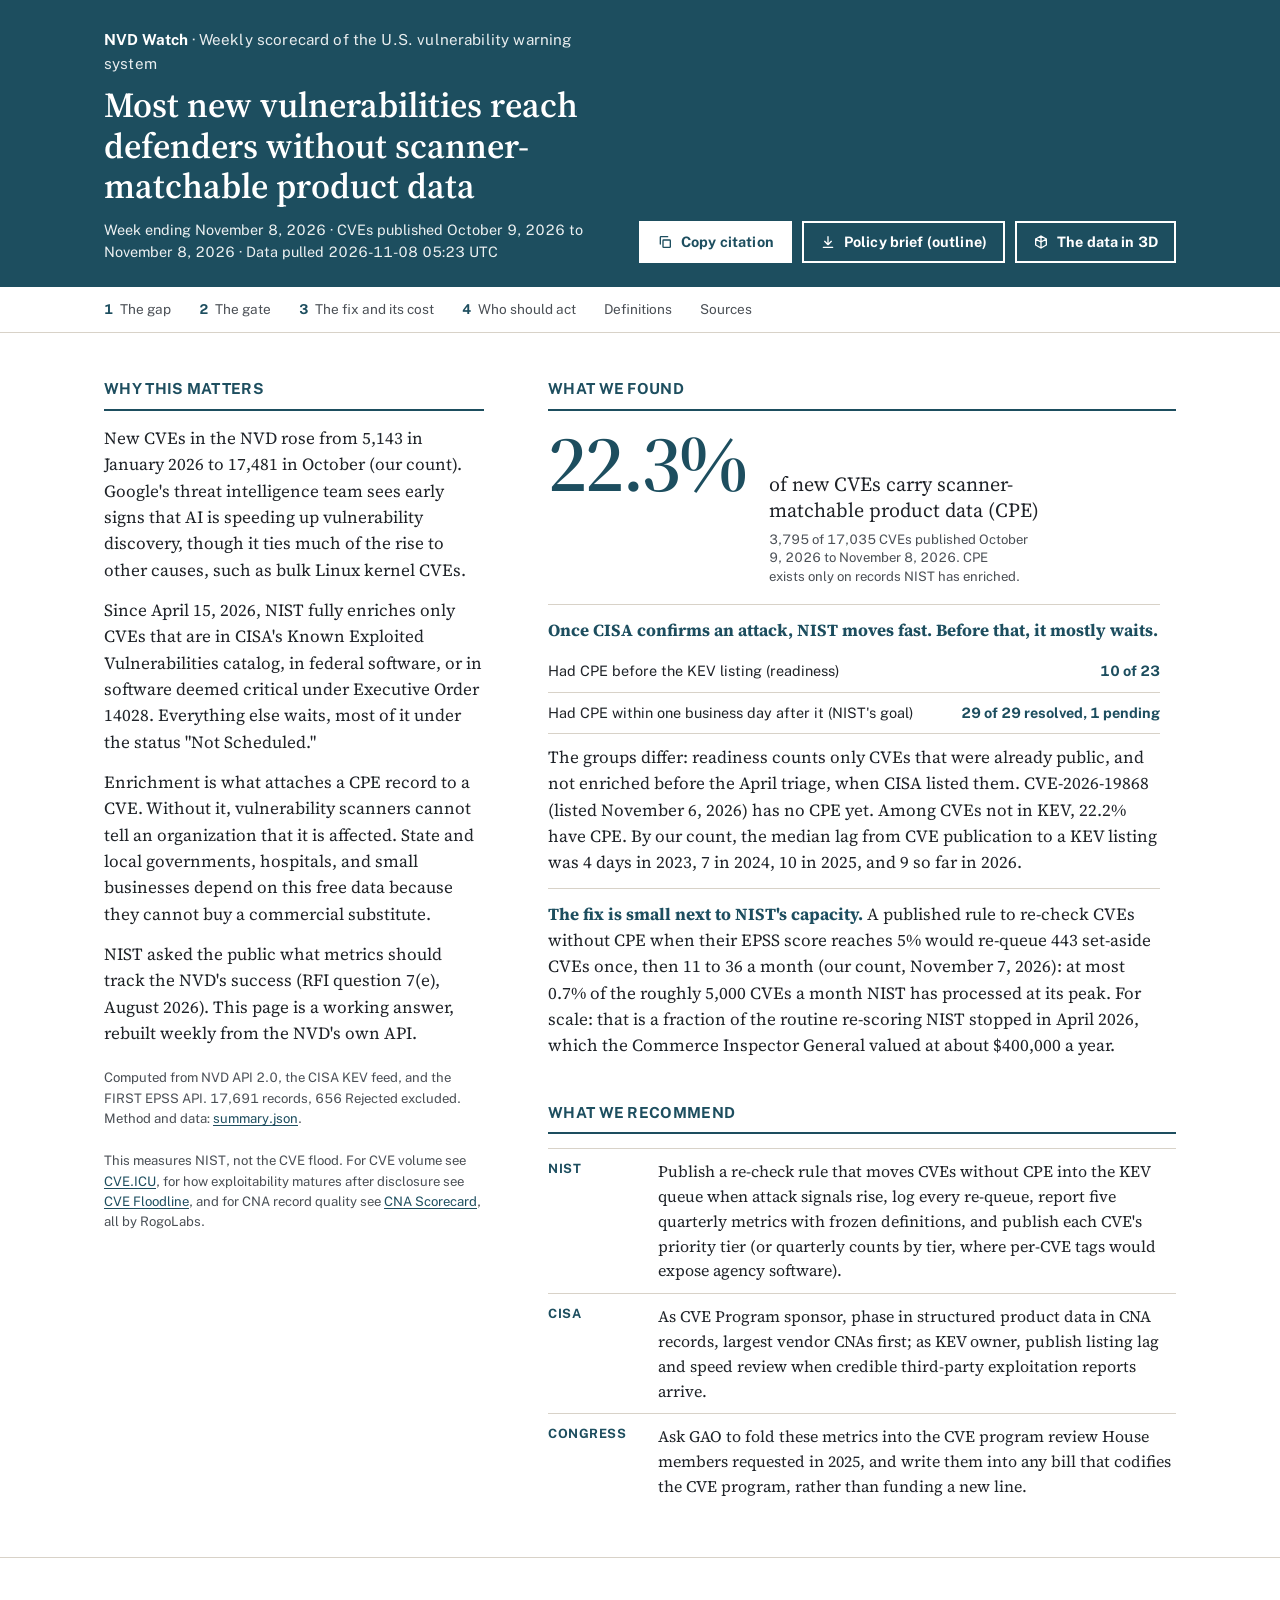
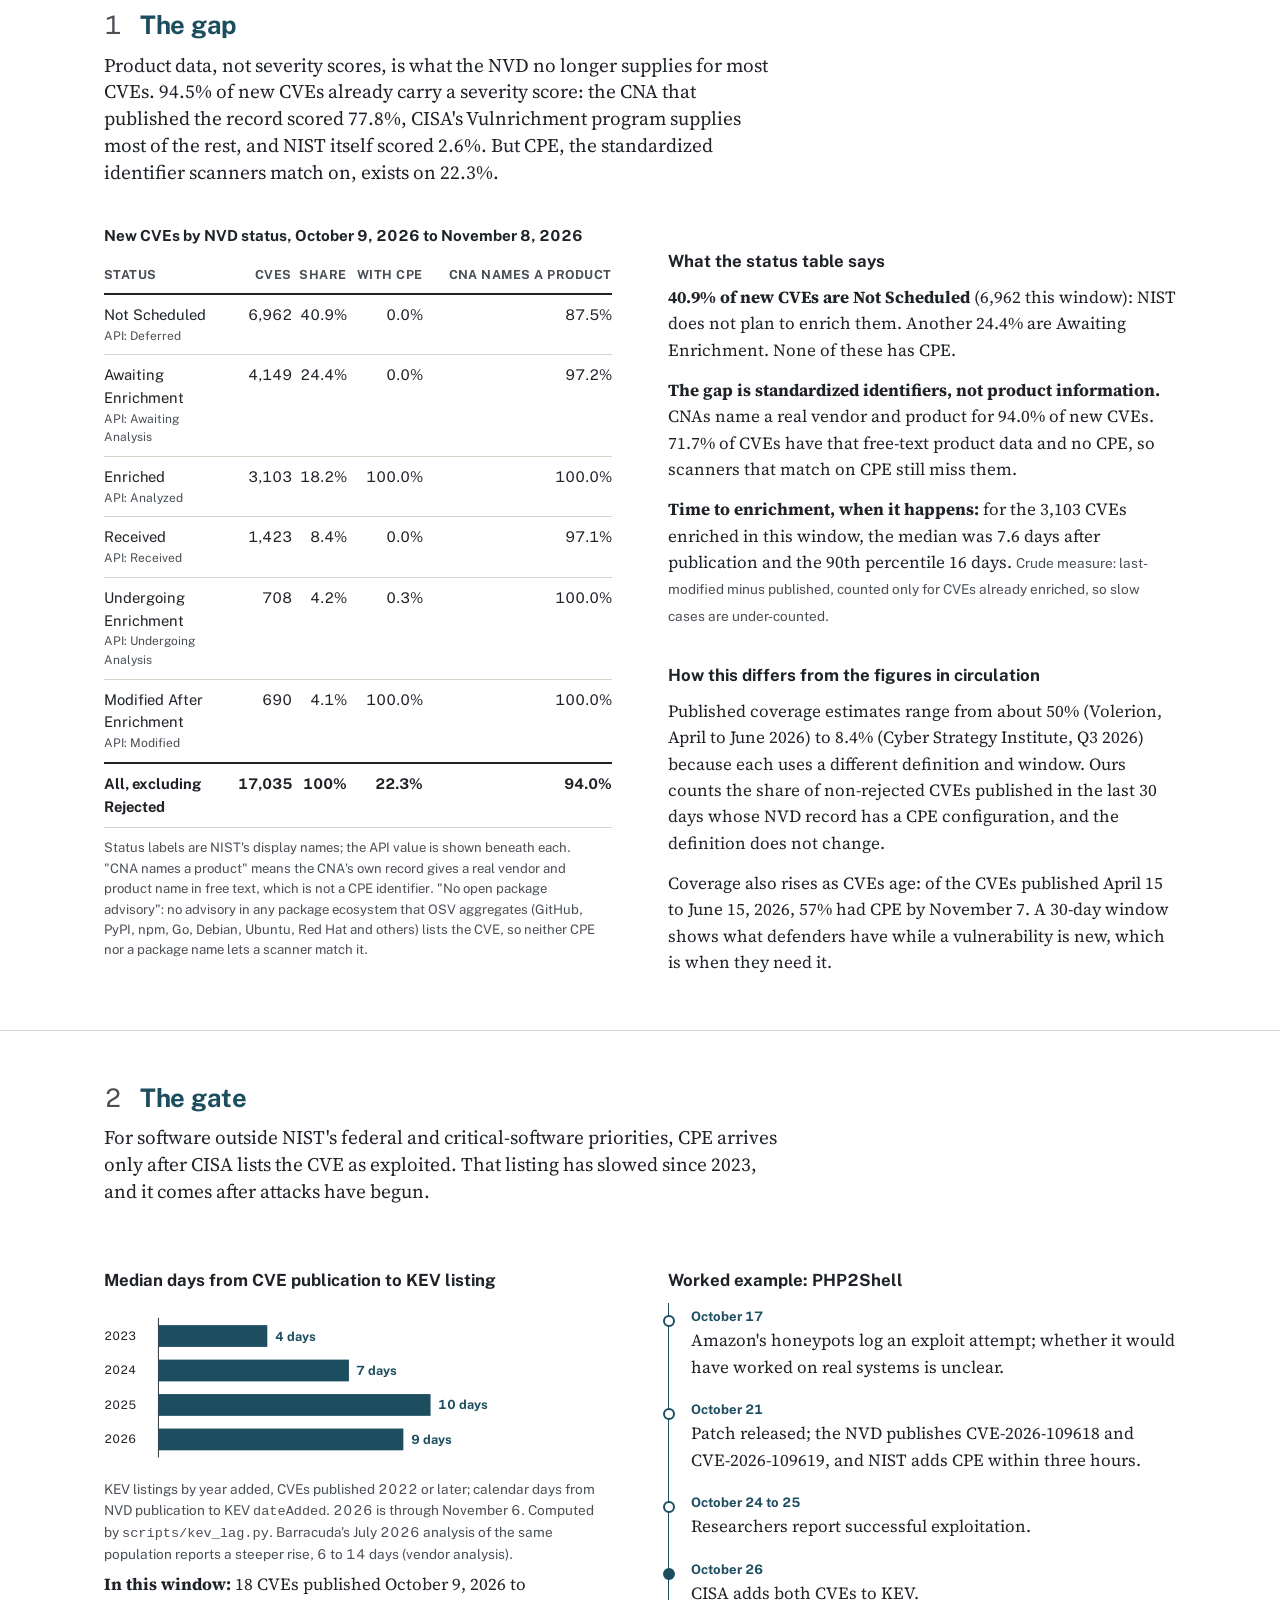
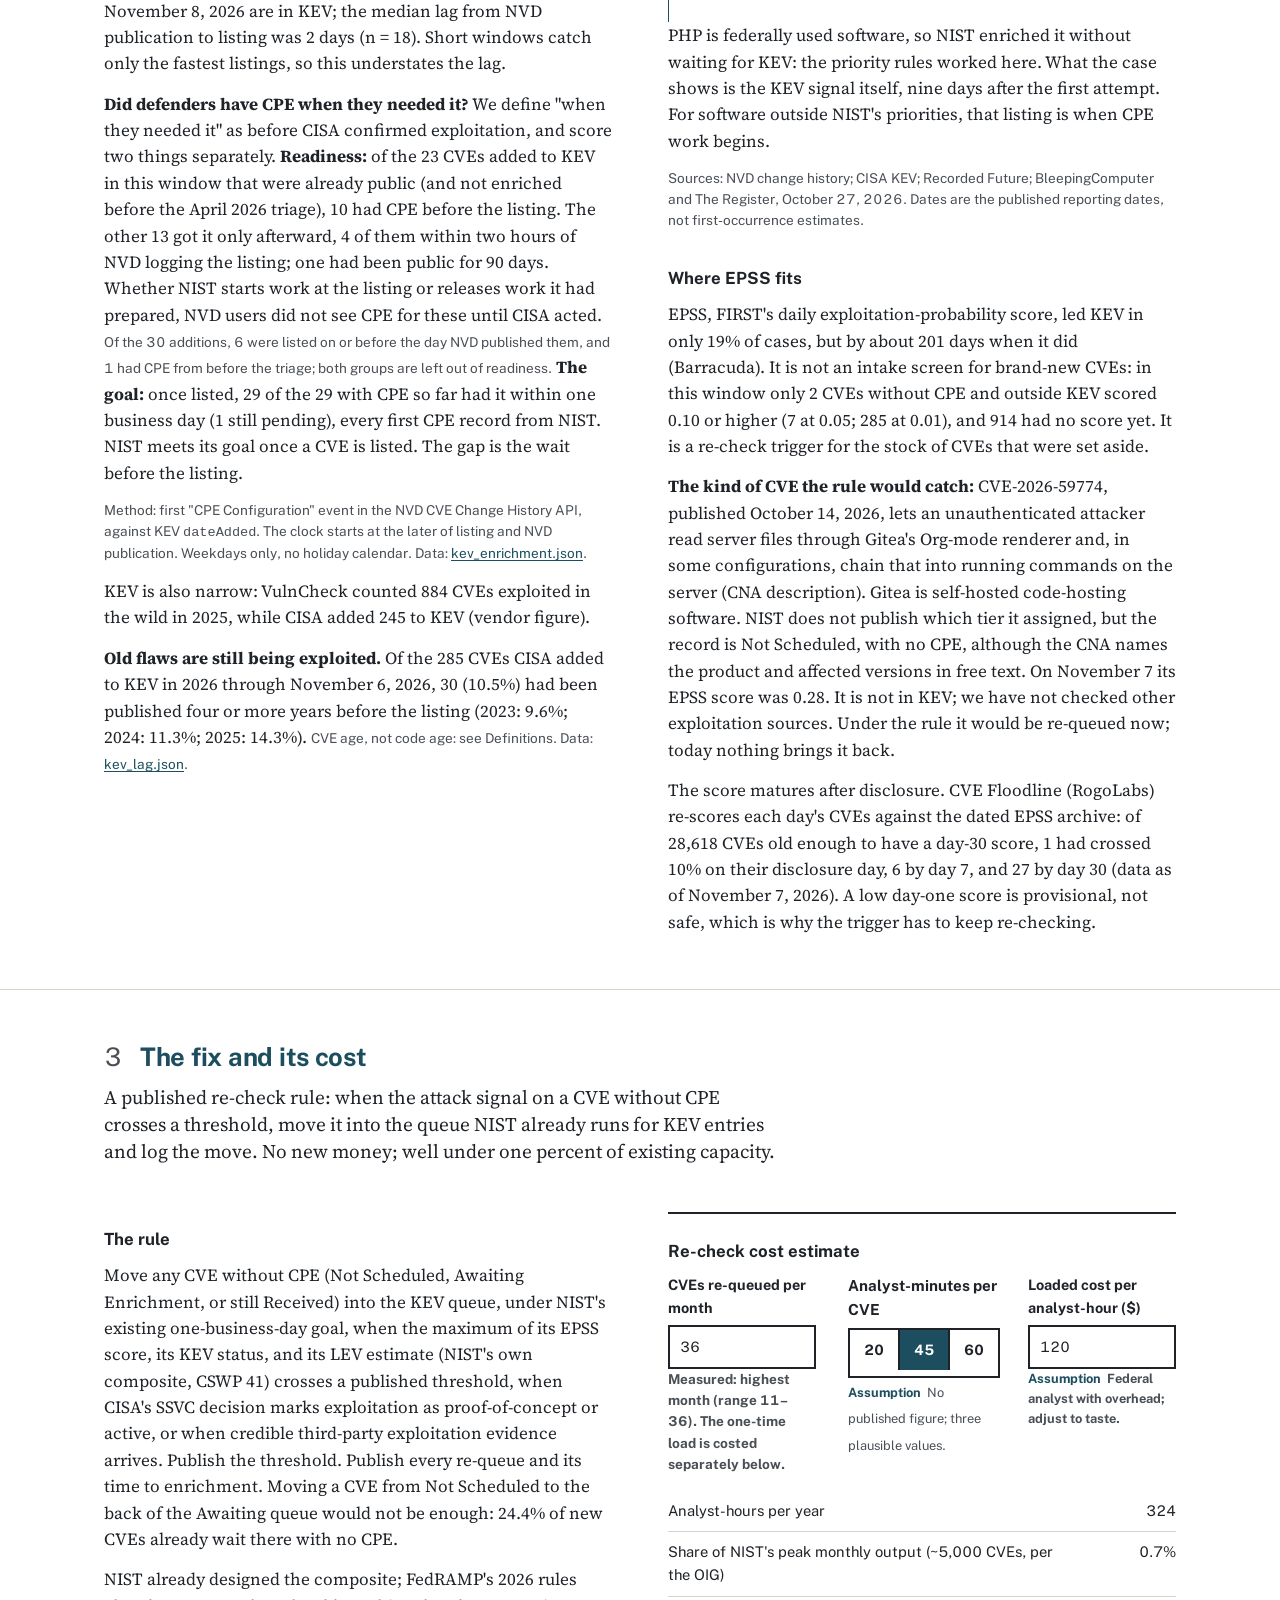
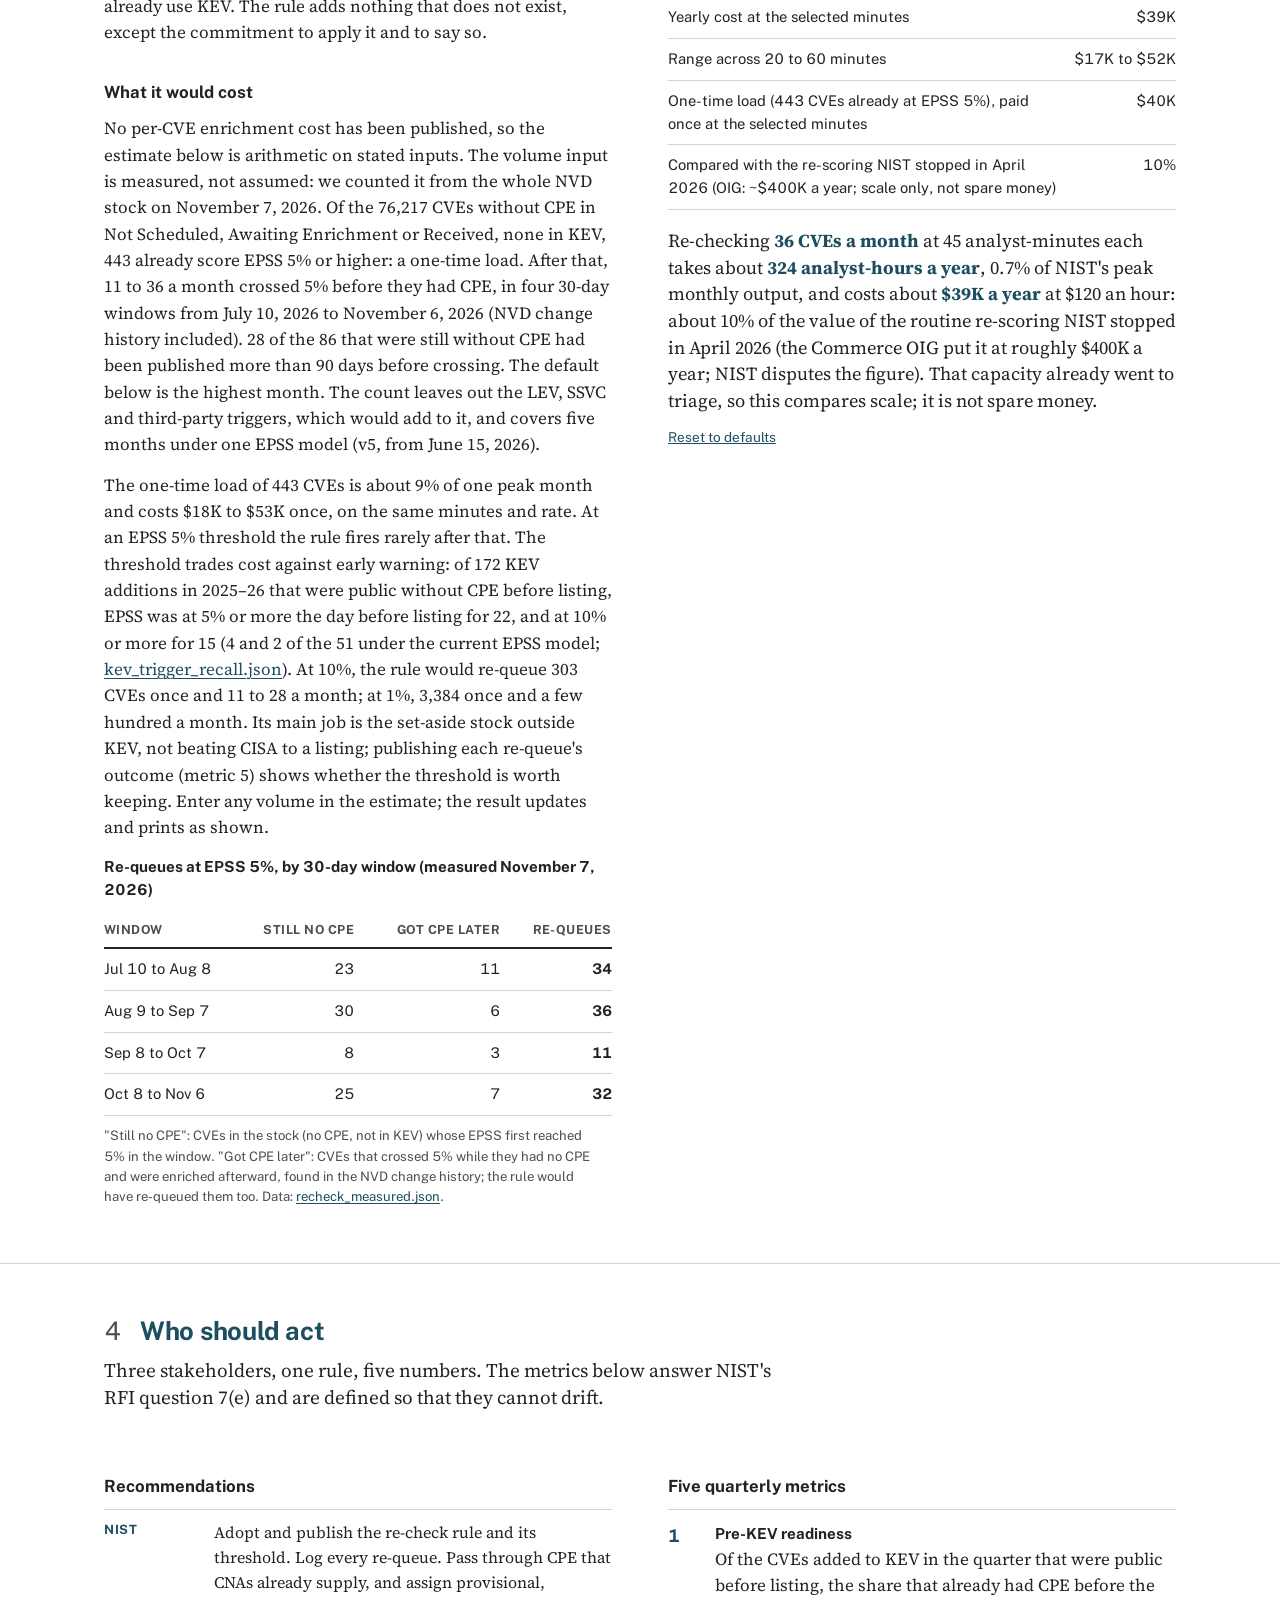
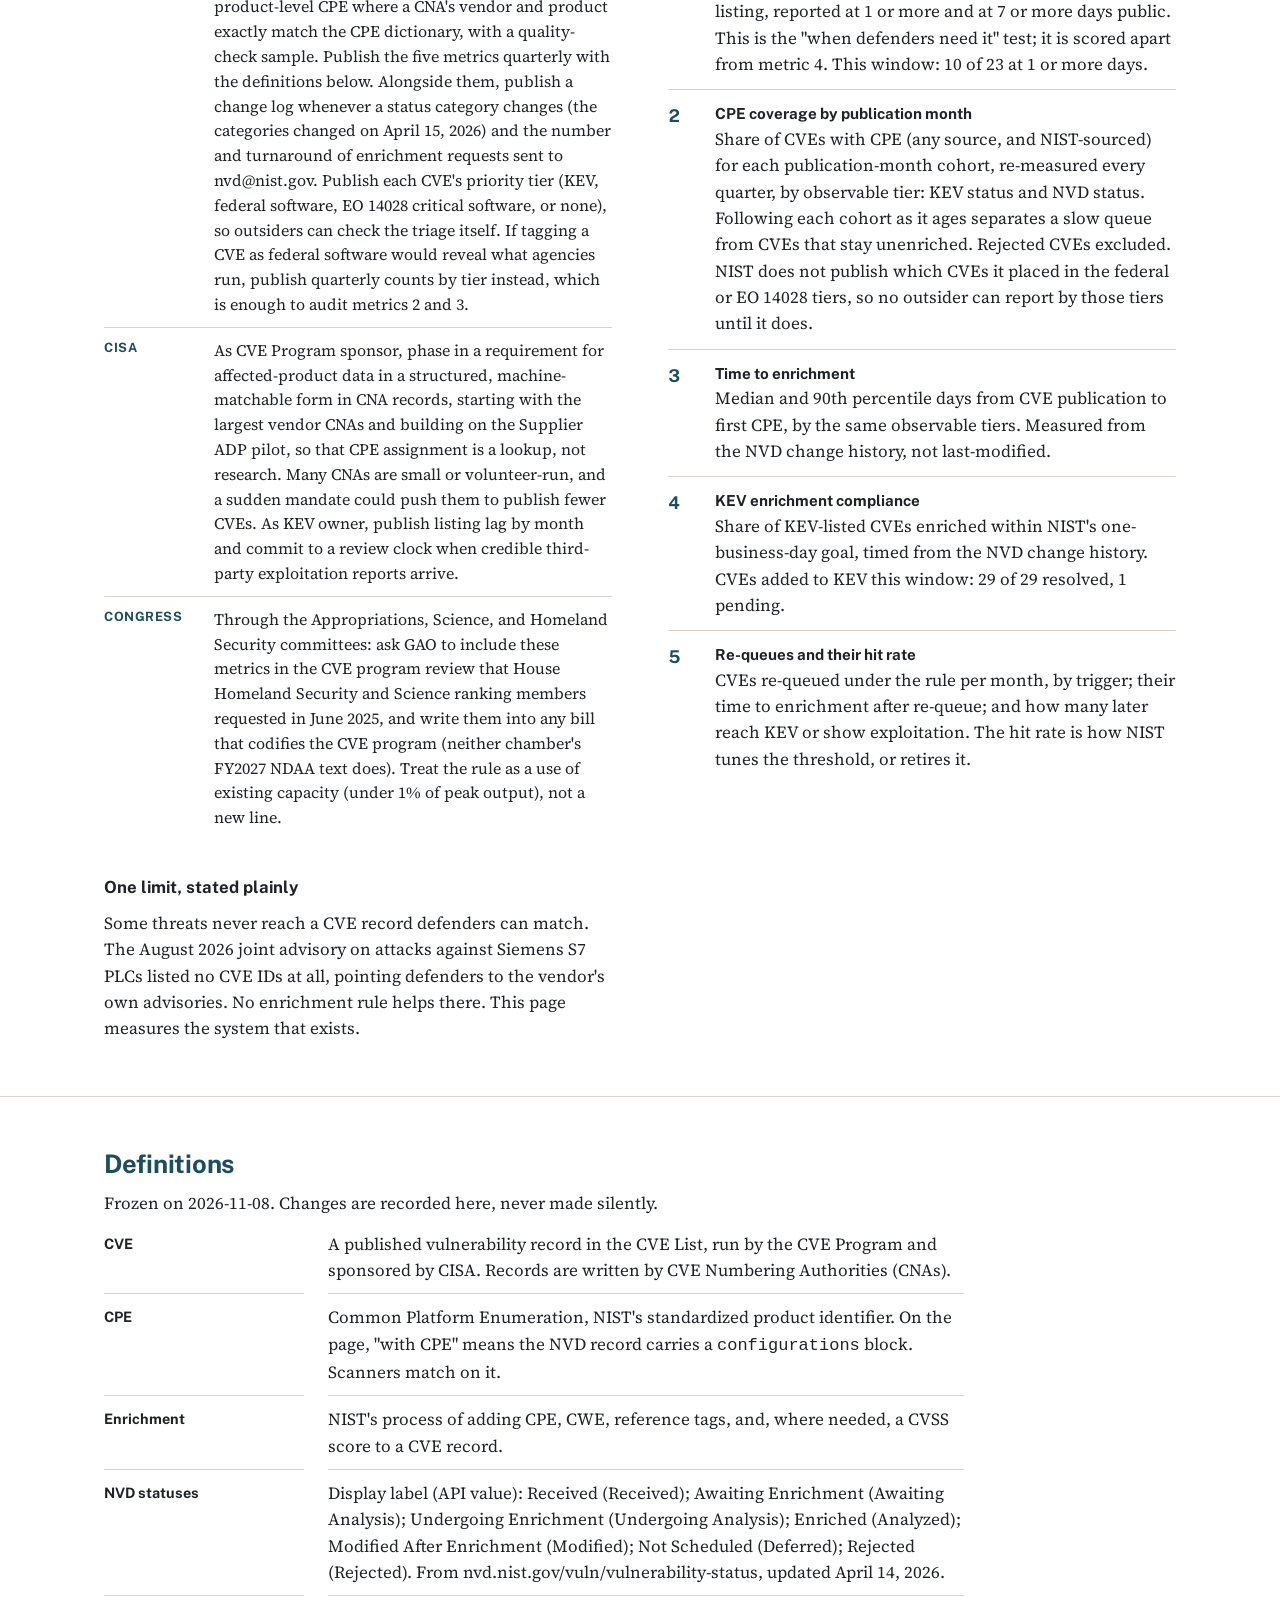
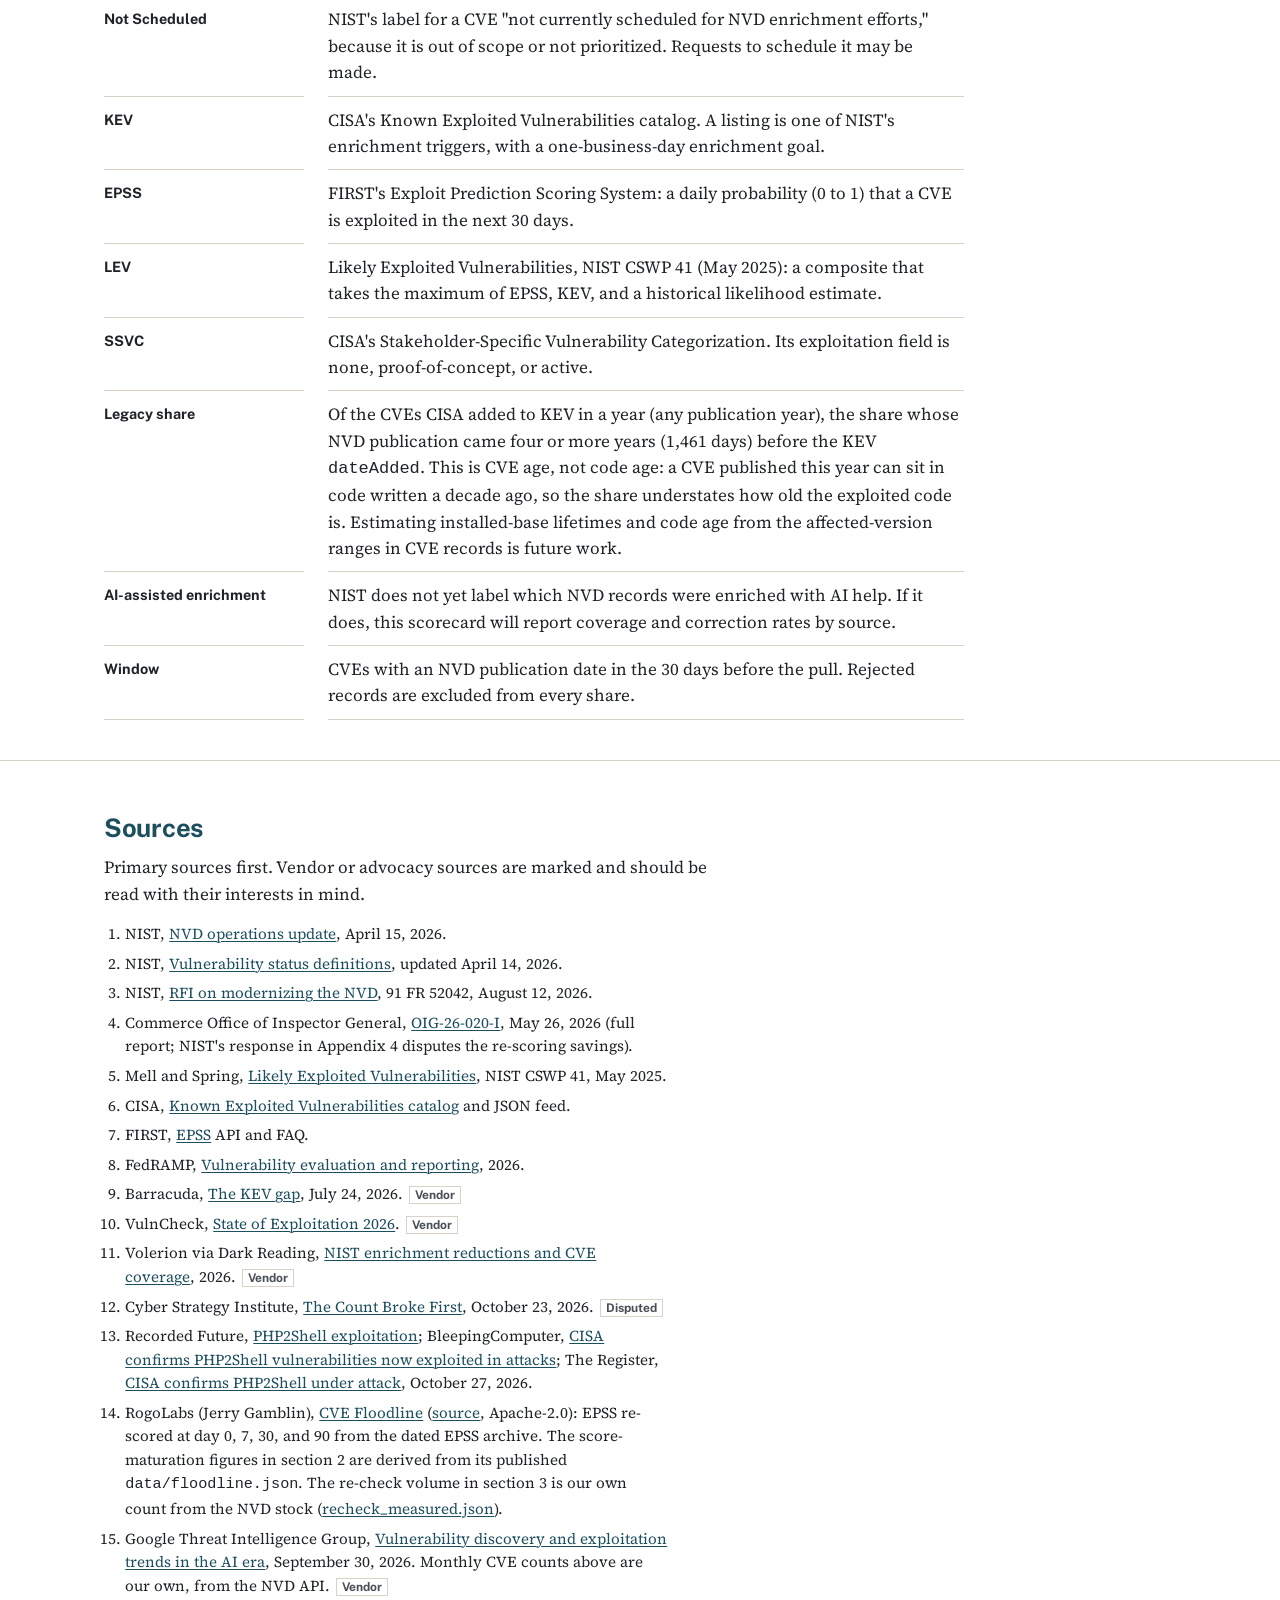
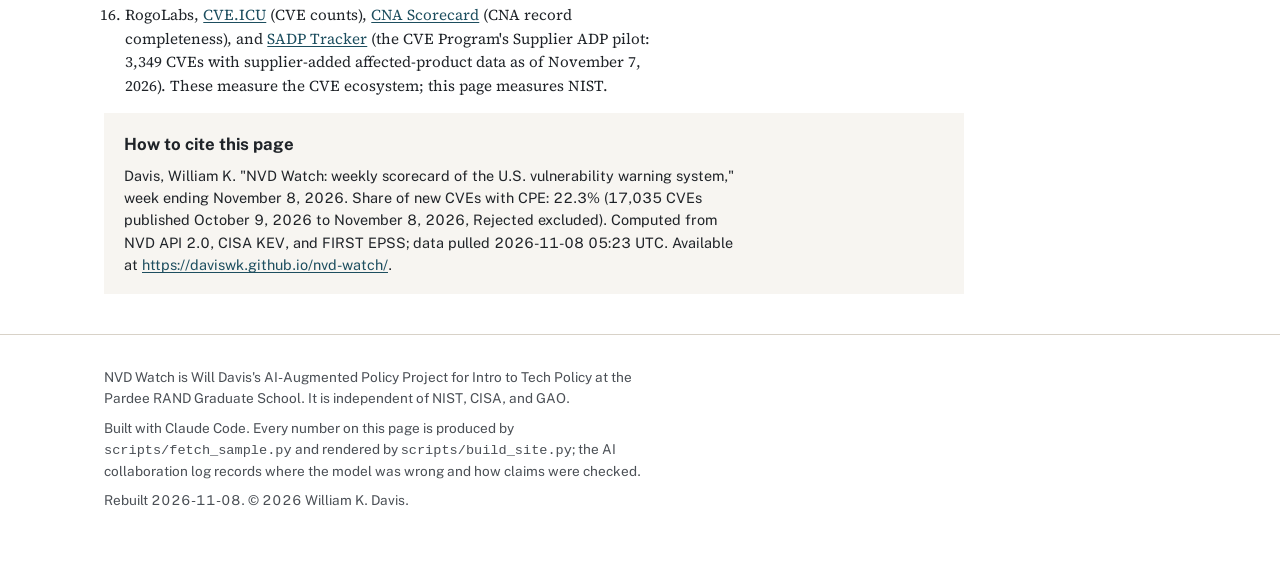
==== commit c54764d4: "Page: re-check rule at EPSS 0.05, with corrected monthly flow - recheck_flow_corrected.py: 0.05 mont" ====
--- a/site/index.html
+++ b/site/index.html
@@ -82,7 +82,7 @@
             </tbody>
           </table>
           The groups differ: readiness counts only CVEs that were already public, and not enriched before the April triage, when CISA listed them. CVE-2026-19868 (listed November 6, 2026) has no CPE yet. Among CVEs not in KEV, 22.2% have CPE. By our count, the median lag from CVE publication to a KEV listing was 4 days in 2023, 7 in 2024, 10 in 2025, and 9 so far in 2026.</li>
-        <li><b>The fix is small next to NIST's capacity.</b> A published rule to re-check CVEs without CPE when their EPSS score crosses 10% would re-queue 303 set-aside CVEs once, then 11 to 28 a month (our count, November 7, 2026): at most 0.6% of the roughly 5,000 CVEs a month NIST has processed at its peak. For scale: that is a fraction of the routine re-scoring NIST stopped in April 2026, which the Commerce Inspector General valued at about $400,000 a year.</li>
+        <li><b>The fix is small next to NIST's capacity.</b> A published rule to re-check CVEs without CPE when their EPSS score reaches 5% would re-queue 443 set-aside CVEs once, then 11 to 36 a month (our count, November 7, 2026): at most 0.7% of the roughly 5,000 CVEs a month NIST has processed at its peak. For scale: that is a fraction of the routine re-scoring NIST stopped in April 2026, which the Commerce Inspector General valued at about $400,000 a year.</li>
       </ul>
       <h2 id="h-rec" style="margin-top:30px">What we recommend</h2>
       <table class="recs">
@@ -189,27 +189,27 @@
         <p>Move any CVE without CPE (Not Scheduled, Awaiting Enrichment, or still Received) into the KEV queue, under NIST's existing one-business-day goal, when the maximum of its EPSS score, its KEV status, and its LEV estimate (NIST's own composite, CSWP 41) crosses a published threshold, when CISA's SSVC decision marks exploitation as proof-of-concept or active, or when credible third-party exploitation evidence arrives. Publish the threshold. Publish every re-queue and its time to enrichment. Moving a CVE from Not Scheduled to the back of the Awaiting queue would not be enough: 24.4% of new CVEs already wait there with no CPE.</p>
         <p>NIST already designed the composite; FedRAMP's 2026 rules already use KEV. The rule adds nothing that does not exist, except the commitment to apply it and to say so.</p>
         <h3>What it would cost</h3>
-        <p>No per-CVE enrichment cost has been published, so the estimate below is arithmetic on stated inputs. The volume input is measured, not assumed: we counted it from the whole NVD stock on November 7, 2026. Of the 76,217 CVEs without CPE in Not Scheduled, Awaiting Enrichment or Received, none in KEV, 303 already score EPSS 10% or higher: a one-time load. After that, 11 to 28 a month crossed 10% before they had CPE, in four 30-day windows from July 10, 2026 to November 6, 2026 (NVD change history included). Most had been published more than 90 days earlier, so the flow comes from the set-aside stock, not from new CVEs. The default below is the highest month. The count leaves out the LEV, SSVC and third-party triggers, which would add to it, and covers five months under one EPSS model (v5, from June 15, 2026).</p>
-        <p>The one-time load of 303 CVEs is about 6% of one peak month and costs $12K to $36K once, on the same minutes and rate. At an EPSS 10% threshold the rule fires rarely after that. A lower threshold catches more and costs more: at 5%, 443 CVEs once; at 1%, 3,384 once and a few hundred a month. Enter any volume in the estimate; the result updates and prints as shown.</p>
+        <p>No per-CVE enrichment cost has been published, so the estimate below is arithmetic on stated inputs. The volume input is measured, not assumed: we counted it from the whole NVD stock on November 7, 2026. Of the 76,217 CVEs without CPE in Not Scheduled, Awaiting Enrichment or Received, none in KEV, 443 already score EPSS 5% or higher: a one-time load. After that, 11 to 36 a month crossed 5% before they had CPE, in four 30-day windows from July 10, 2026 to November 6, 2026 (NVD change history included). 28 of the 86 that were still without CPE had been published more than 90 days before crossing. The default below is the highest month. The count leaves out the LEV, SSVC and third-party triggers, which would add to it, and covers five months under one EPSS model (v5, from June 15, 2026).</p>
+        <p>The one-time load of 443 CVEs is about 9% of one peak month and costs $18K to $53K once, on the same minutes and rate. At an EPSS 5% threshold the rule fires rarely after that. The threshold trades cost against early warning: of 172 KEV additions in 2025–26 that were public without CPE before listing, EPSS was at 5% or more the day before listing for 22, and at 10% or more for 15 (4 and 2 of the 51 under the current EPSS model; <a href="https://github.com/daviswk/nvd-watch/blob/main/data/processed/kev_trigger_recall.json">kev_trigger_recall.json</a>). At 10%, the rule would re-queue 303 CVEs once and 11 to 28 a month; at 1%, 3,384 once and a few hundred a month. Its main job is the set-aside stock outside KEV, not beating CISA to a listing; publishing each re-queue's outcome (metric 5) shows whether the threshold is worth keeping. Enter any volume in the estimate; the result updates and prints as shown.</p>
         <table class="data stack" id="t-requeues">
-          <caption>Re-queues at EPSS 10%, by 30-day window (measured November 7, 2026)</caption>
+          <caption>Re-queues at EPSS 5%, by 30-day window (measured November 7, 2026)</caption>
           <thead><tr><th scope="col">Window</th><th scope="col" class="num">Still no CPE</th><th scope="col" class="num">Got CPE later</th><th scope="col" class="num">Re-queues</th></tr></thead>
           <tbody>
-<tr><th scope="row">Jul 10 to Aug 8</th><td class="num" data-label="Still no CPE">21</td><td class="num" data-label="Got CPE later">7</td><td class="num" data-label="Re-queues"><b>28</b></td></tr>
-<tr><th scope="row">Aug 9 to Sep 7</th><td class="num" data-label="Still no CPE">21</td><td class="num" data-label="Got CPE later">2</td><td class="num" data-label="Re-queues"><b>23</b></td></tr>
-<tr><th scope="row">Sep 8 to Oct 7</th><td class="num" data-label="Still no CPE">9</td><td class="num" data-label="Got CPE later">2</td><td class="num" data-label="Re-queues"><b>11</b></td></tr>
-<tr><th scope="row">Oct 8 to Nov 6</th><td class="num" data-label="Still no CPE">10</td><td class="num" data-label="Got CPE later">2</td><td class="num" data-label="Re-queues"><b>12</b></td></tr>
+<tr><th scope="row">Jul 10 to Aug 8</th><td class="num" data-label="Still no CPE">23</td><td class="num" data-label="Got CPE later">11</td><td class="num" data-label="Re-queues"><b>34</b></td></tr>
+<tr><th scope="row">Aug 9 to Sep 7</th><td class="num" data-label="Still no CPE">30</td><td class="num" data-label="Got CPE later">6</td><td class="num" data-label="Re-queues"><b>36</b></td></tr>
+<tr><th scope="row">Sep 8 to Oct 7</th><td class="num" data-label="Still no CPE">8</td><td class="num" data-label="Got CPE later">3</td><td class="num" data-label="Re-queues"><b>11</b></td></tr>
+<tr><th scope="row">Oct 8 to Nov 6</th><td class="num" data-label="Still no CPE">25</td><td class="num" data-label="Got CPE later">7</td><td class="num" data-label="Re-queues"><b>32</b></td></tr>
           </tbody>
-          <tfoot><tr><td colspan="4">"Still no CPE": CVEs in the stock (no CPE, not in KEV) whose EPSS first reached 10% in the window. "Got CPE later": CVEs that crossed 10% while they had no CPE and were enriched afterward, found in the NVD change history; the rule would have re-queued them too. Data: <a href="data/recheck_measured.json">recheck_measured.json</a>.</td></tr></tfoot>
+          <tfoot><tr><td colspan="4">"Still no CPE": CVEs in the stock (no CPE, not in KEV) whose EPSS first reached 5% in the window. "Got CPE later": CVEs that crossed 5% while they had no CPE and were enriched afterward, found in the NVD change history; the rule would have re-queued them too. Data: <a href="data/recheck_measured.json">recheck_measured.json</a>.</td></tr></tfoot>
         </table>
       </div>
       <div>
-        <form class="sim" id="sim-form" aria-labelledby="h-sim" data-default-cves="28" data-one-time="303">
+        <form class="sim" id="sim-form" aria-labelledby="h-sim" data-default-cves="36" data-one-time="443">
           <h3 id="h-sim" style="margin-top:0">Re-check cost estimate</h3>
           <div class="controls">
             <label for="sim-cves"><span>CVEs re-queued per month</span>
-              <input type="number" id="sim-cves" name="cves" min="0" max="100000" step="1" value="28" inputmode="numeric">
-              <span class="note">Measured: highest month (range 11–28). The one-time load is costed separately below.</span>
+              <input type="number" id="sim-cves" name="cves" min="0" max="100000" step="1" value="36" inputmode="numeric">
+              <span class="note">Measured: highest month (range 11–36). The one-time load is costed separately below.</span>
             </label>
             <fieldset>
               <legend>Analyst-minutes per CVE</legend>
@@ -227,15 +227,15 @@
           </div>
           <table class="data" aria-live="polite">
             <tbody>
-              <tr><th scope="row">Analyst-hours per year</th><td class="num" id="sim-hours">252</td></tr>
-              <tr><th scope="row">Share of NIST's peak monthly output (~5,000 CVEs, per the OIG)</th><td class="num" id="sim-capacity">0.6%</td></tr>
-              <tr><th scope="row">Yearly cost at the selected minutes</th><td class="num" id="sim-cost">$30K</td></tr>
-              <tr><th scope="row">Range across 20 to 60 minutes</th><td class="num" id="sim-low-high">$13K to $40K</td></tr>
-              <tr><th scope="row">One-time load (303 CVEs already at EPSS 10%), paid once at the selected minutes</th><td class="num" id="sim-once">$27K</td></tr>
-              <tr><th scope="row">Compared with the re-scoring NIST stopped in April 2026 (OIG: ~$400K a year; scale only, not spare money)</th><td class="num" id="sim-offset">8%</td></tr>
+              <tr><th scope="row">Analyst-hours per year</th><td class="num" id="sim-hours">324</td></tr>
+              <tr><th scope="row">Share of NIST's peak monthly output (~5,000 CVEs, per the OIG)</th><td class="num" id="sim-capacity">0.7%</td></tr>
+              <tr><th scope="row">Yearly cost at the selected minutes</th><td class="num" id="sim-cost">$39K</td></tr>
+              <tr><th scope="row">Range across 20 to 60 minutes</th><td class="num" id="sim-low-high">$17K to $52K</td></tr>
+              <tr><th scope="row">One-time load (443 CVEs already at EPSS 5%), paid once at the selected minutes</th><td class="num" id="sim-once">$40K</td></tr>
+              <tr><th scope="row">Compared with the re-scoring NIST stopped in April 2026 (OIG: ~$400K a year; scale only, not spare money)</th><td class="num" id="sim-offset">10%</td></tr>
             </tbody>
           </table>
-          <p class="result" id="sim-sentence">Re-checking <b>28 CVEs a month</b> at 45 analyst-minutes each takes about <b>252 analyst-hours a year</b>, 0.6% of NIST's peak monthly output, and costs about <b>$30K a year</b> at $120 an hour: about 8% of the value of the routine re-scoring NIST stopped in April 2026 (the Commerce OIG put it at roughly $400K a year; NIST disputes the figure). That capacity already went to triage, so this compares scale; it is not spare money.</p>
+          <p class="result" id="sim-sentence">Re-checking <b>36 CVEs a month</b> at 45 analyst-minutes each takes about <b>324 analyst-hours a year</b>, 0.7% of NIST's peak monthly output, and costs about <b>$39K a year</b> at $120 an hour: about 10% of the value of the routine re-scoring NIST stopped in April 2026 (the Commerce OIG put it at roughly $400K a year; NIST disputes the figure). That capacity already went to triage, so this compares scale; it is not spare money.</p>
           <button type="button" class="reset" id="sim-reset">Reset to defaults</button>
         </form>
       </div>
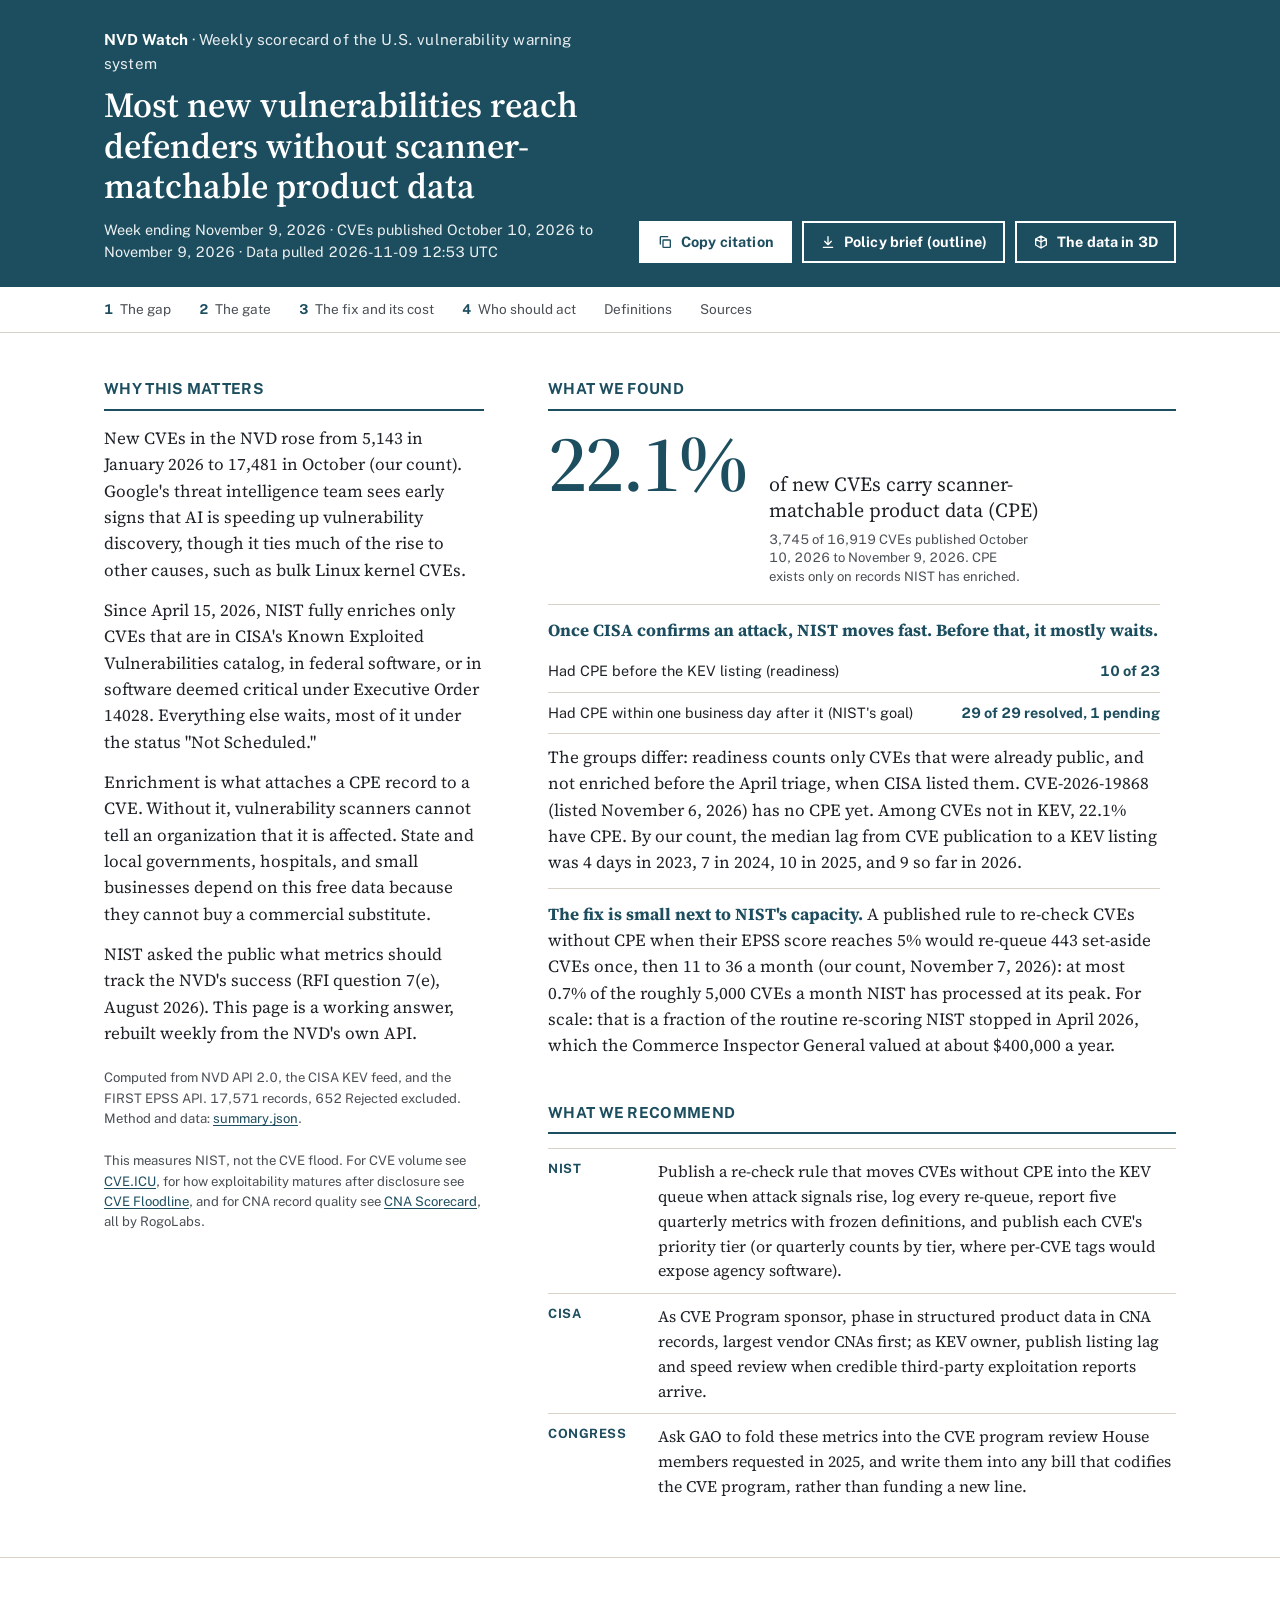
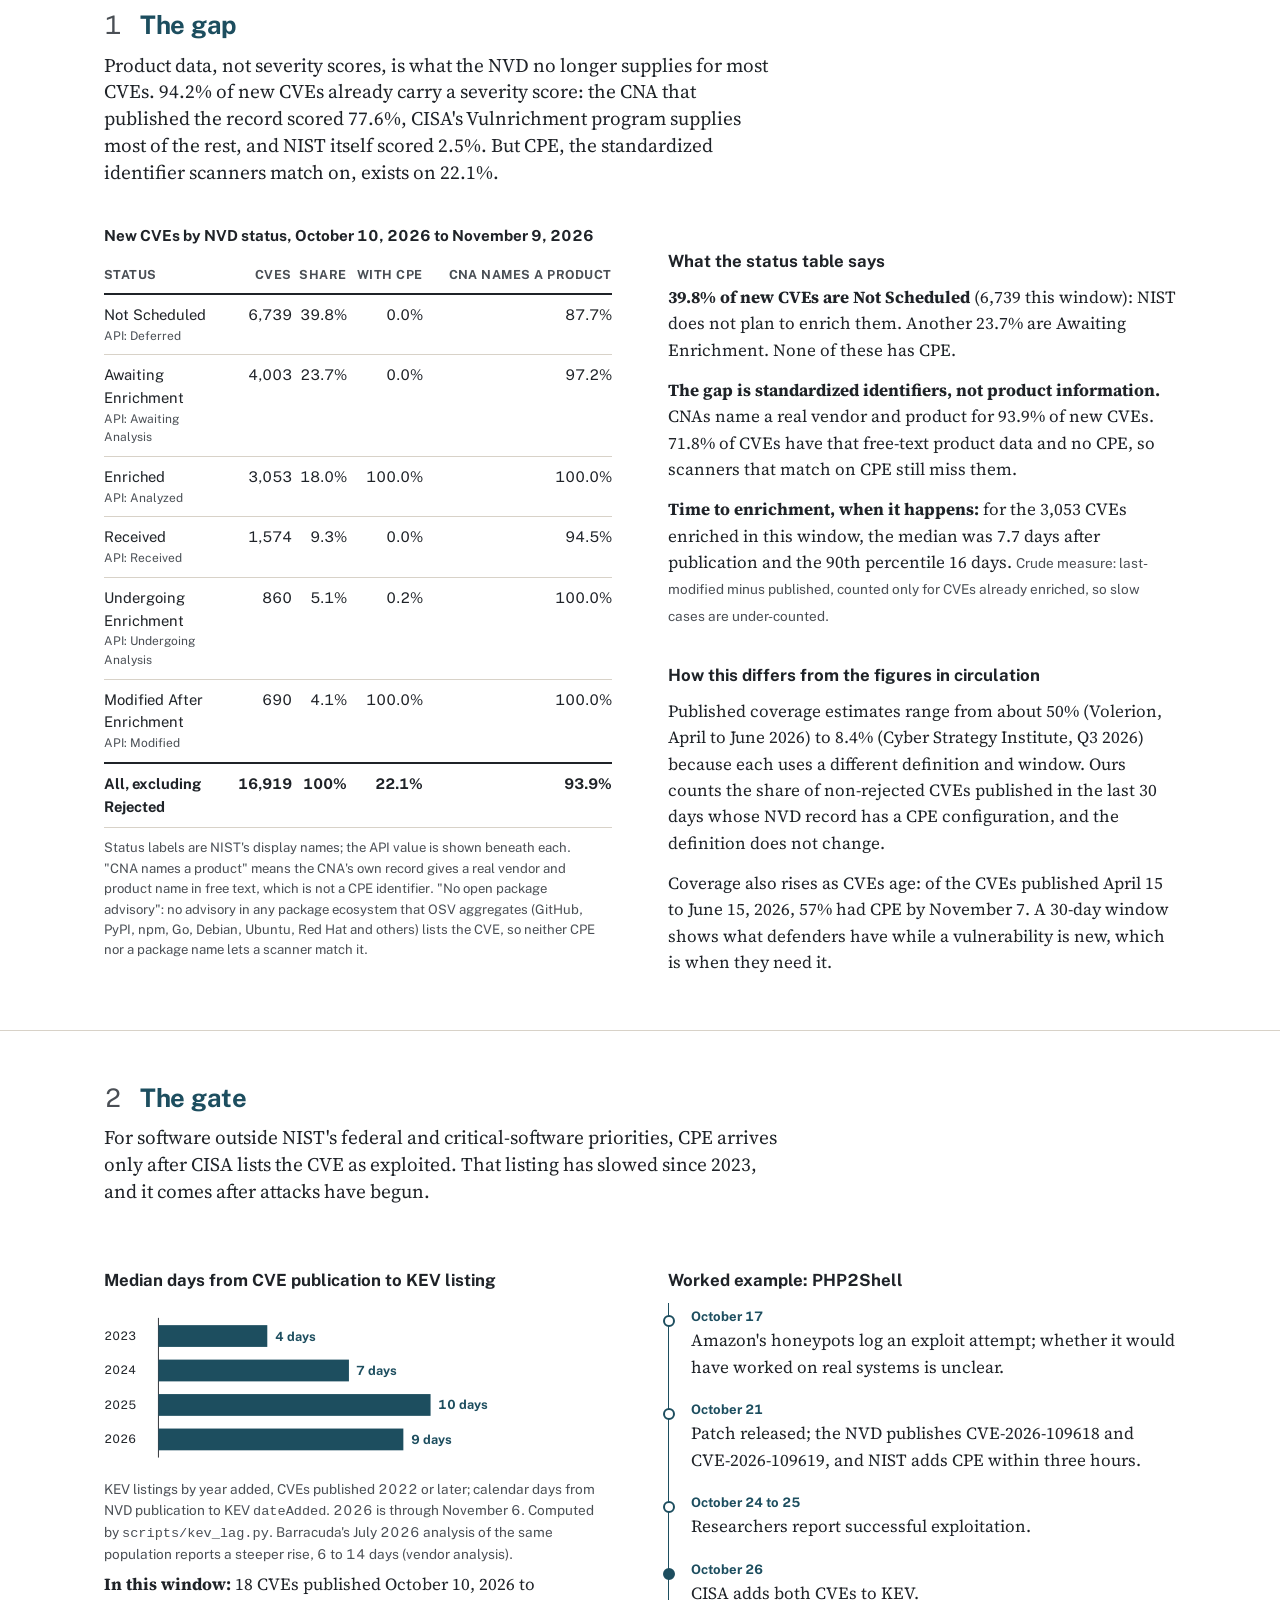
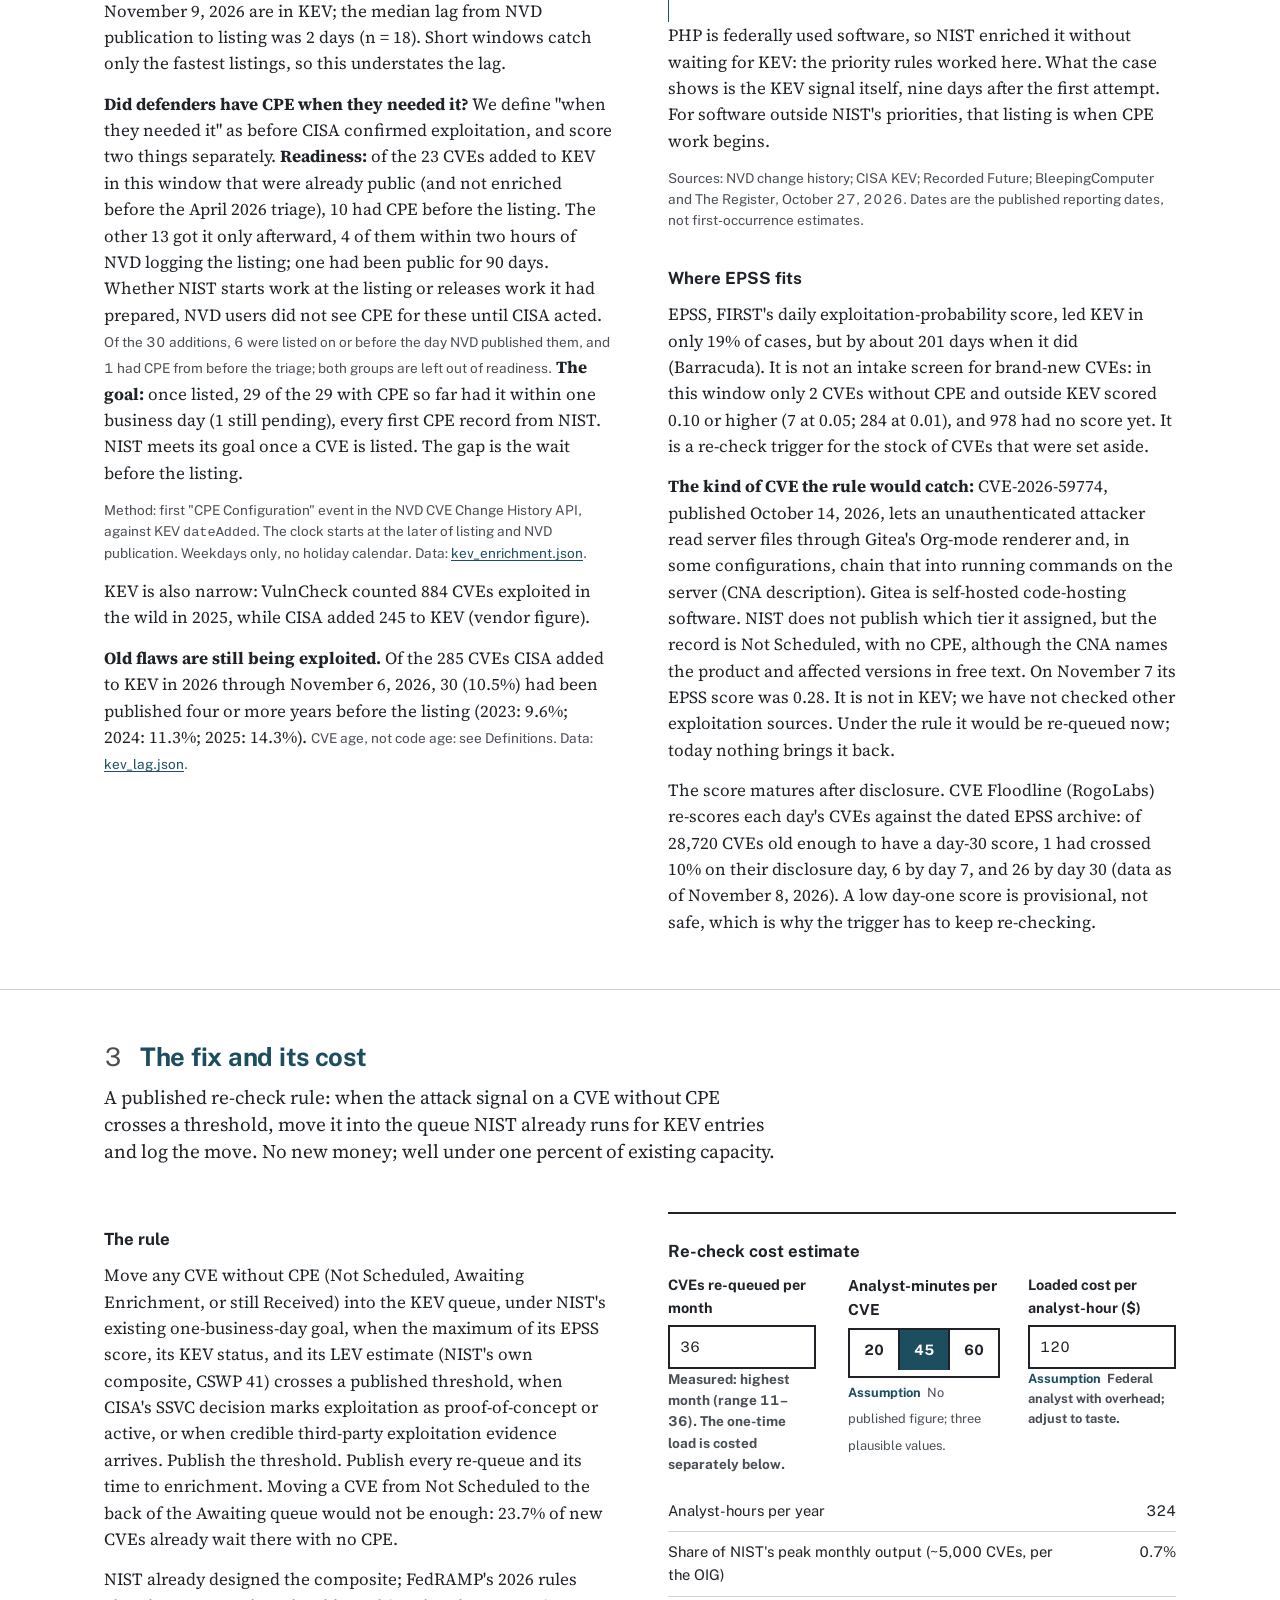
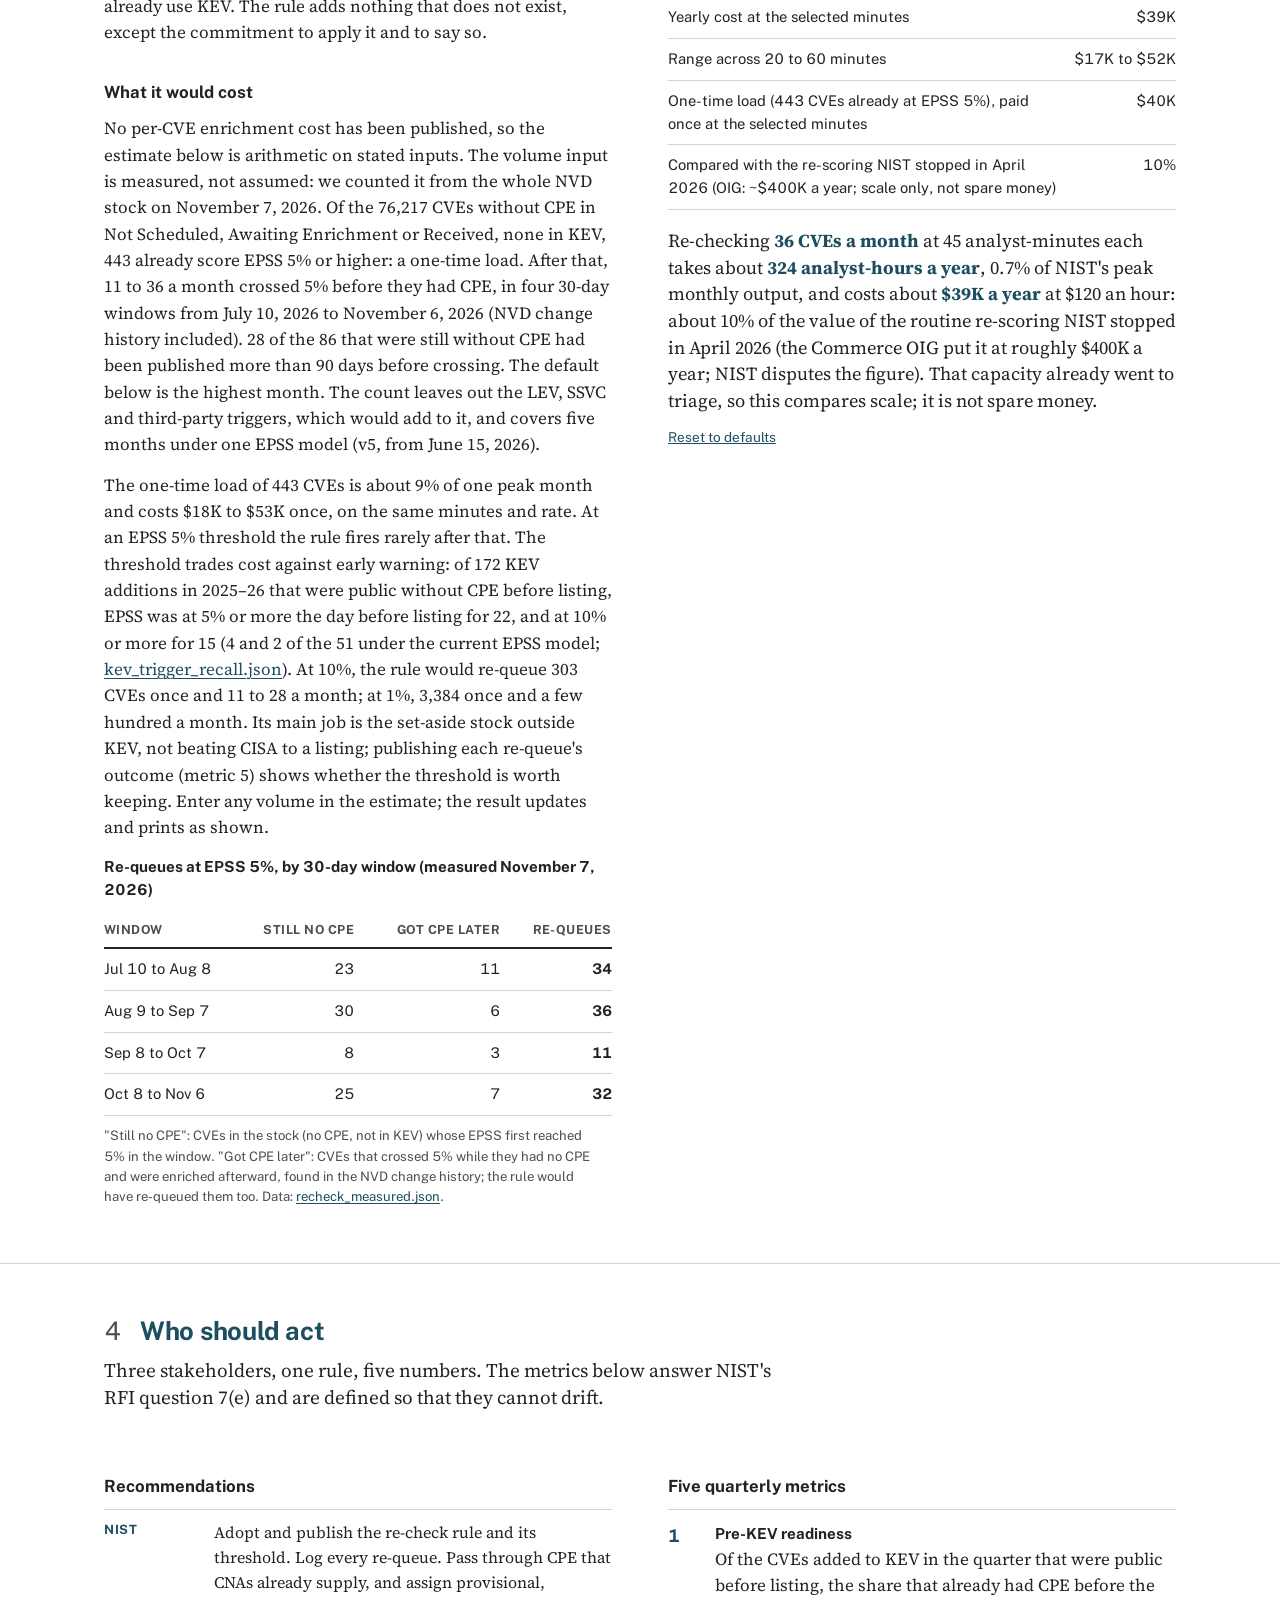
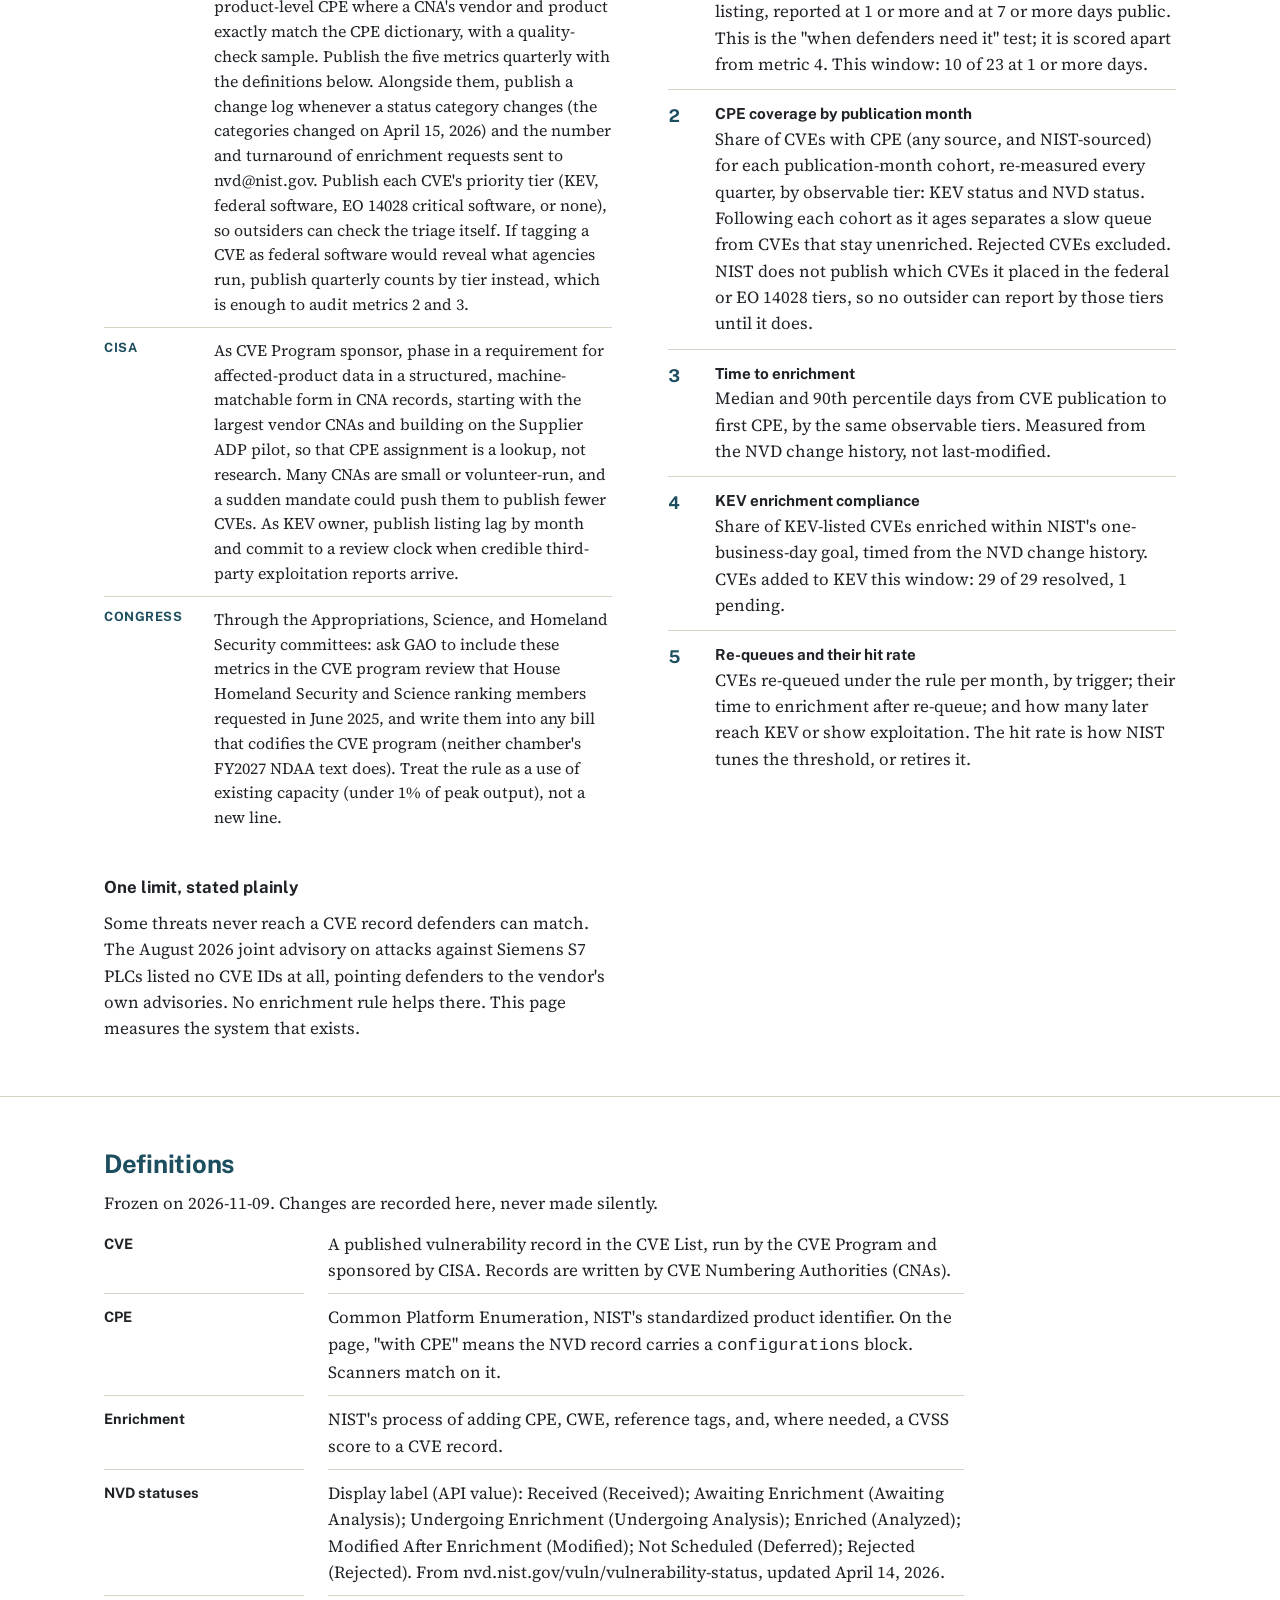
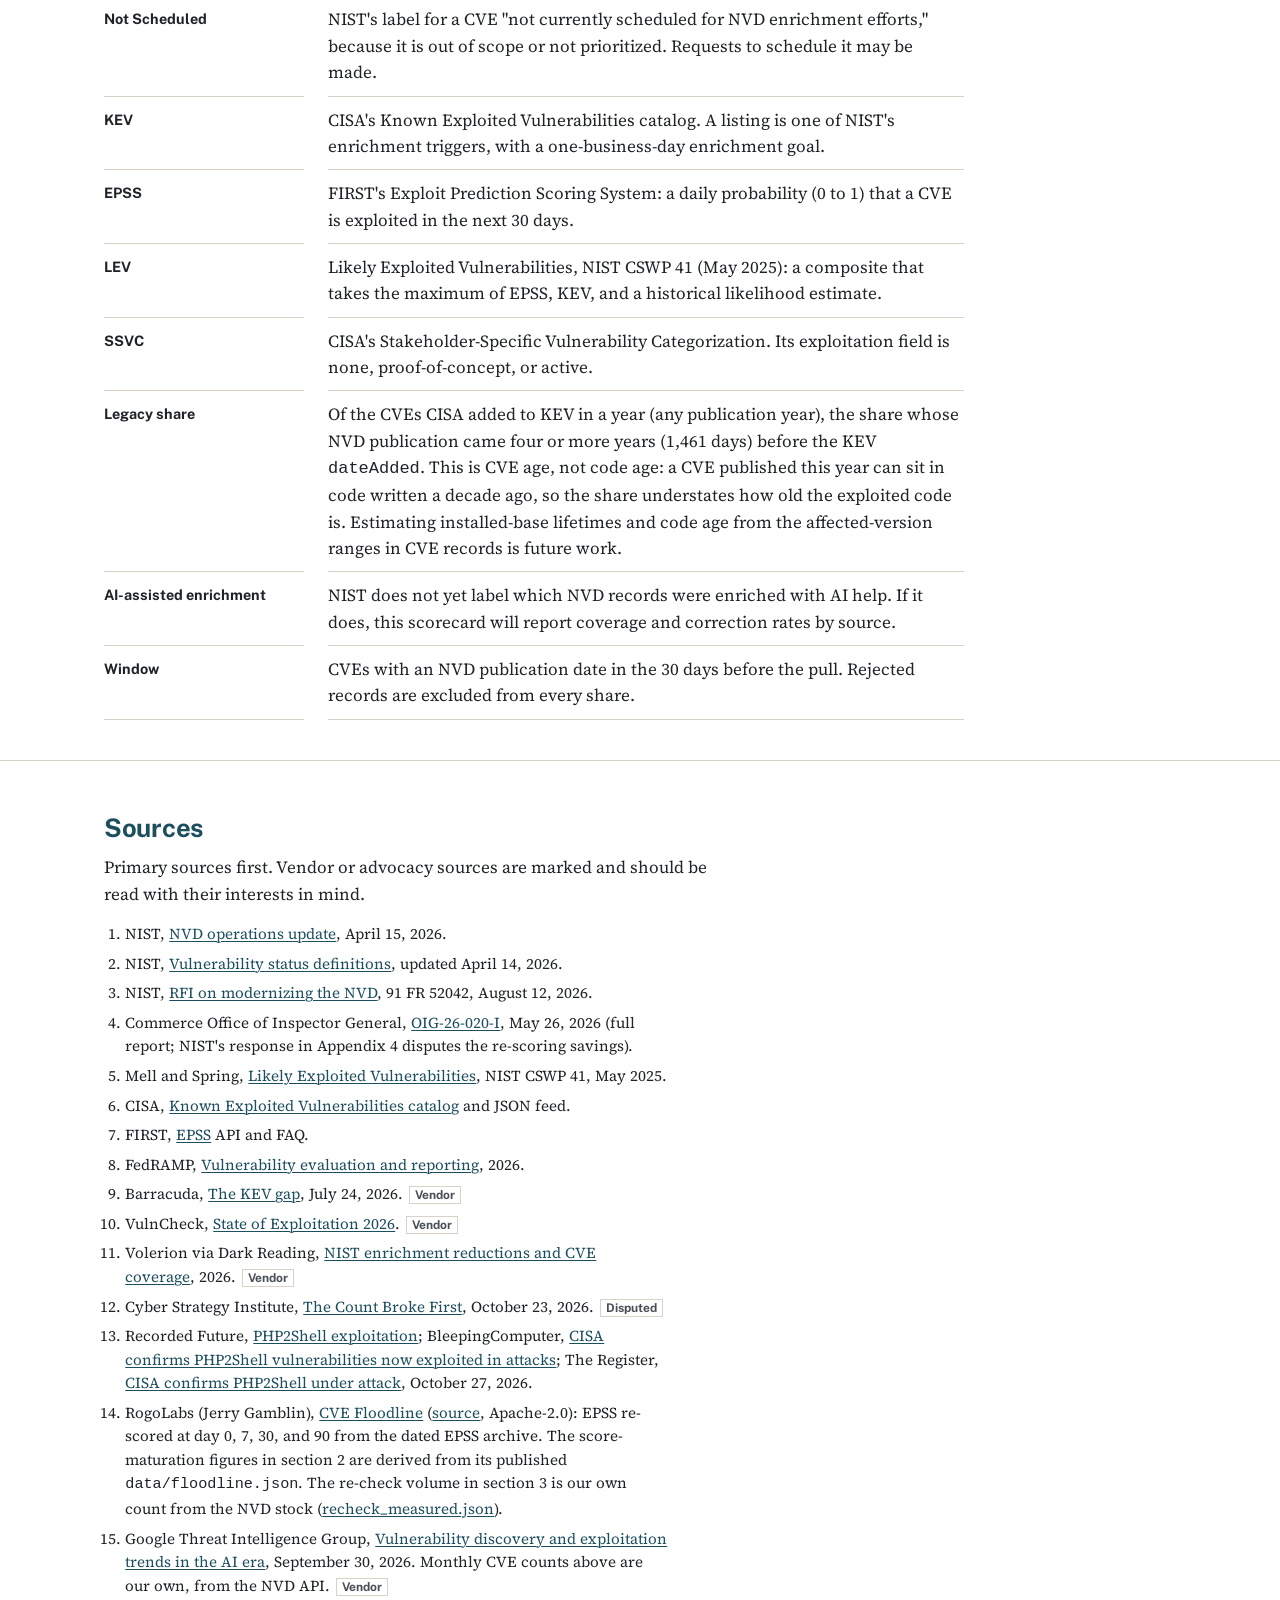
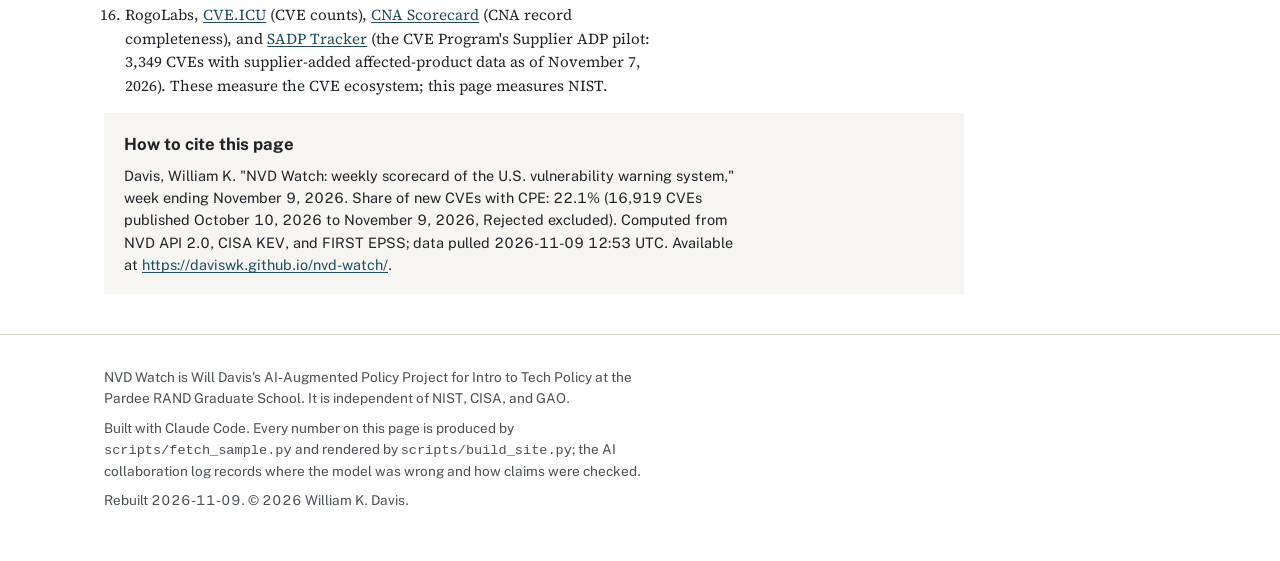
==== commit 8f8a81c3: "Weekly data rebuild (2026-11-09)" ====
--- a/site/index.html
+++ b/site/index.html
@@ -20,7 +20,7 @@
     <div>
       <p class="product">NVD Watch <span>· Weekly scorecard of the U.S. vulnerability warning system</span></p>
       <h1>Most new vulnerabilities reach defenders without scanner-matchable product data</h1>
-      <p class="meta">Week ending November 8, 2026 · CVEs published October 9, 2026 to November 8, 2026 · Data pulled 2026-11-08 05:23 UTC</p>
+      <p class="meta">Week ending November 9, 2026 · CVEs published October 10, 2026 to November 9, 2026 · Data pulled 2026-11-09 12:53 UTC</p>
     </div>
     <div class="actions">
       <button class="btn primary" id="copy-citation" type="button" aria-describedby="cite">
@@ -61,27 +61,27 @@
       <p>Since April 15, 2026, NIST fully enriches only CVEs that are in CISA's Known Exploited Vulnerabilities catalog, in federal software, or in software deemed critical under Executive Order 14028. Everything else waits, most of it under the status "Not Scheduled."</p>
       <p>Enrichment is what attaches a CPE record to a CVE. Without it, vulnerability scanners cannot tell an organization that it is affected. State and local governments, hospitals, and small businesses depend on this free data because they cannot buy a commercial substitute.</p>
       <p>NIST asked the public what metrics should track the NVD's success (RFI question 7(e), August 2026). This page is a working answer, rebuilt weekly from the NVD's own API.</p>
-      <p class="source">Computed from NVD API 2.0, the CISA KEV feed, and the FIRST EPSS API. 17,691 records, 656 Rejected excluded. Method and data: <a href="data/summary.json">summary.json</a>.</p>
+      <p class="source">Computed from NVD API 2.0, the CISA KEV feed, and the FIRST EPSS API. 17,571 records, 652 Rejected excluded. Method and data: <a href="data/summary.json">summary.json</a>.</p>
       <p class="source">This measures NIST, not the CVE flood. For CVE volume see <a href="https://cve.icu">CVE.ICU</a>, for how exploitability matures after disclosure see <a href="https://cvefloodline.org">CVE Floodline</a>, and for CNA record quality see <a href="https://cnascorecard.org">CNA Scorecard</a>, all by RogoLabs.</p>
     </div>
     <div>
       <h2 id="h-found">What we found</h2>
       <div class="finding" id="m-cpe">
-        <p class="figure">22.3%</p>
+        <p class="figure">22.1%</p>
         <p class="what">of new CVEs carry scanner-matchable product data (CPE)
-          <small>3,795 of 17,035 CVEs published October 9, 2026 to November 8, 2026. CPE exists only on records NIST has enriched.</small>
+          <small>3,745 of 16,919 CVEs published October 10, 2026 to November 9, 2026. CPE exists only on records NIST has enriched.</small>
         </p>
       </div>
       <ul class="findings">
         <li><b>Once CISA confirms an attack, NIST moves fast. Before that, it mostly waits.</b>
           <table class="data kev-pair">
-            <caption class="sr-only">CVEs CISA added to KEV, October 9, 2026 to November 8, 2026</caption>
+            <caption class="sr-only">CVEs CISA added to KEV, October 10, 2026 to November 9, 2026</caption>
             <tbody>
               <tr><th scope="row">Had CPE before the KEV listing (readiness)</th><td class="num"><b>10 of 23</b></td></tr>
               <tr><th scope="row">Had CPE within one business day after it (NIST's goal)</th><td class="num"><b>29 of 29 resolved, 1 pending</b></td></tr>
             </tbody>
           </table>
-          The groups differ: readiness counts only CVEs that were already public, and not enriched before the April triage, when CISA listed them. CVE-2026-19868 (listed November 6, 2026) has no CPE yet. Among CVEs not in KEV, 22.2% have CPE. By our count, the median lag from CVE publication to a KEV listing was 4 days in 2023, 7 in 2024, 10 in 2025, and 9 so far in 2026.</li>
+          The groups differ: readiness counts only CVEs that were already public, and not enriched before the April triage, when CISA listed them. CVE-2026-19868 (listed November 6, 2026) has no CPE yet. Among CVEs not in KEV, 22.1% have CPE. By our count, the median lag from CVE publication to a KEV listing was 4 days in 2023, 7 in 2024, 10 in 2025, and 9 so far in 2026.</li>
         <li><b>The fix is small next to NIST's capacity.</b> A published rule to re-check CVEs without CPE when their EPSS score reaches 5% would re-queue 443 set-aside CVEs once, then 11 to 36 a month (our count, November 7, 2026): at most 0.7% of the roughly 5,000 CVEs a month NIST has processed at its peak. For scale: that is a fraction of the routine re-scoring NIST stopped in April 2026, which the Commerce Inspector General valued at about $400,000 a year.</li>
       </ul>
       <h2 id="h-rec" style="margin-top:30px">What we recommend</h2>
@@ -99,20 +99,20 @@
 <section class="section" id="gap" aria-labelledby="h-gap">
   <div class="wrap">
     <h2 id="h-gap"><span class="n">1</span>The gap</h2>
-    <p class="lede">Product data, not severity scores, is what the NVD no longer supplies for most CVEs. 94.5% of new CVEs already carry a severity score: the CNA that published the record scored 77.8%, CISA's Vulnrichment program supplies most of the rest, and NIST itself scored 2.6%. But CPE, the standardized identifier scanners match on, exists on 22.3%.</p>
+    <p class="lede">Product data, not severity scores, is what the NVD no longer supplies for most CVEs. 94.2% of new CVEs already carry a severity score: the CNA that published the record scored 77.6%, CISA's Vulnrichment program supplies most of the rest, and NIST itself scored 2.5%. But CPE, the standardized identifier scanners match on, exists on 22.1%.</p>
     <div class="two">
       <div>
         <table class="data stack" id="t-status">
-          <caption>New CVEs by NVD status, October 9, 2026 to November 8, 2026</caption>
+          <caption>New CVEs by NVD status, October 10, 2026 to November 9, 2026</caption>
           <thead><tr><th scope="col">Status</th><th scope="col" class="num">CVEs</th><th scope="col" class="num">Share</th><th scope="col" class="num">With CPE</th><th scope="col" class="num">CNA names a product</th></tr></thead>
           <tbody>
-<tr><th scope="row">Not Scheduled <span class="api">API: Deferred</span></th><td class="num" data-label="CVEs">6,962</td><td class="num" data-label="Share">40.9%</td><td class="num" data-label="With CPE">0.0%</td><td class="num" data-label="CNA names a product">87.5%</td></tr>
-<tr><th scope="row">Awaiting Enrichment <span class="api">API: Awaiting Analysis</span></th><td class="num" data-label="CVEs">4,149</td><td class="num" data-label="Share">24.4%</td><td class="num" data-label="With CPE">0.0%</td><td class="num" data-label="CNA names a product">97.2%</td></tr>
-<tr><th scope="row">Enriched <span class="api">API: Analyzed</span></th><td class="num" data-label="CVEs">3,103</td><td class="num" data-label="Share">18.2%</td><td class="num" data-label="With CPE">100.0%</td><td class="num" data-label="CNA names a product">100.0%</td></tr>
-<tr><th scope="row">Received <span class="api">API: Received</span></th><td class="num" data-label="CVEs">1,423</td><td class="num" data-label="Share">8.4%</td><td class="num" data-label="With CPE">0.0%</td><td class="num" data-label="CNA names a product">97.1%</td></tr>
-<tr><th scope="row">Undergoing Enrichment <span class="api">API: Undergoing Analysis</span></th><td class="num" data-label="CVEs">708</td><td class="num" data-label="Share">4.2%</td><td class="num" data-label="With CPE">0.3%</td><td class="num" data-label="CNA names a product">100.0%</td></tr>
+<tr><th scope="row">Not Scheduled <span class="api">API: Deferred</span></th><td class="num" data-label="CVEs">6,739</td><td class="num" data-label="Share">39.8%</td><td class="num" data-label="With CPE">0.0%</td><td class="num" data-label="CNA names a product">87.7%</td></tr>
+<tr><th scope="row">Awaiting Enrichment <span class="api">API: Awaiting Analysis</span></th><td class="num" data-label="CVEs">4,003</td><td class="num" data-label="Share">23.7%</td><td class="num" data-label="With CPE">0.0%</td><td class="num" data-label="CNA names a product">97.2%</td></tr>
+<tr><th scope="row">Enriched <span class="api">API: Analyzed</span></th><td class="num" data-label="CVEs">3,053</td><td class="num" data-label="Share">18.0%</td><td class="num" data-label="With CPE">100.0%</td><td class="num" data-label="CNA names a product">100.0%</td></tr>
+<tr><th scope="row">Received <span class="api">API: Received</span></th><td class="num" data-label="CVEs">1,574</td><td class="num" data-label="Share">9.3%</td><td class="num" data-label="With CPE">0.0%</td><td class="num" data-label="CNA names a product">94.5%</td></tr>
+<tr><th scope="row">Undergoing Enrichment <span class="api">API: Undergoing Analysis</span></th><td class="num" data-label="CVEs">860</td><td class="num" data-label="Share">5.1%</td><td class="num" data-label="With CPE">0.2%</td><td class="num" data-label="CNA names a product">100.0%</td></tr>
 <tr><th scope="row">Modified After Enrichment <span class="api">API: Modified</span></th><td class="num" data-label="CVEs">690</td><td class="num" data-label="Share">4.1%</td><td class="num" data-label="With CPE">100.0%</td><td class="num" data-label="CNA names a product">100.0%</td></tr>
-            <tr class="total"><th scope="row">All, excluding Rejected</th><td class="num" data-label="CVEs">17,035</td><td class="num" data-label="Share">100%</td><td class="num" data-label="With CPE">22.3%</td><td class="num" data-label="CNA names a product">94.0%</td></tr>
+            <tr class="total"><th scope="row">All, excluding Rejected</th><td class="num" data-label="CVEs">16,919</td><td class="num" data-label="Share">100%</td><td class="num" data-label="With CPE">22.1%</td><td class="num" data-label="CNA names a product">93.9%</td></tr>
 
           </tbody>
           <tfoot><tr><td colspan="5">Status labels are NIST's display names; the API value is shown beneath each. "CNA names a product" means the CNA's own record gives a real vendor and product name in free text, which is not a CPE identifier. "No open package advisory": no advisory in any package ecosystem that OSV aggregates (GitHub, PyPI, npm, Go, Debian, Ubuntu, Red Hat and others) lists the CVE, so neither CPE nor a package name lets a scanner match it.</td></tr></tfoot>
@@ -120,10 +120,10 @@
       </div>
       <div>
         <h3>What the status table says</h3>
-        <p><b>40.9% of new CVEs are Not Scheduled</b> (6,962 this window): NIST does not plan to enrich them. Another 24.4% are Awaiting Enrichment. None of these has CPE.</p>
-        <p><b>The gap is standardized identifiers, not product information.</b> CNAs name a real vendor and product for 94.0% of new CVEs. 71.7% of CVEs have that free-text product data and no CPE, so scanners that match on CPE still miss them.</p>
+        <p><b>39.8% of new CVEs are Not Scheduled</b> (6,739 this window): NIST does not plan to enrich them. Another 23.7% are Awaiting Enrichment. None of these has CPE.</p>
+        <p><b>The gap is standardized identifiers, not product information.</b> CNAs name a real vendor and product for 93.9% of new CVEs. 71.8% of CVEs have that free-text product data and no CPE, so scanners that match on CPE still miss them.</p>
         
-        <p><b>Time to enrichment, when it happens:</b> for the 3,103 CVEs enriched in this window, the median was 7.6 days after publication and the 90th percentile 16 days. <span class="note">Crude measure: last-modified minus published, counted only for CVEs already enriched, so slow cases are under-counted.</span></p>
+        <p><b>Time to enrichment, when it happens:</b> for the 3,053 CVEs enriched in this window, the median was 7.7 days after publication and the 90th percentile 16 days. <span class="note">Crude measure: last-modified minus published, counted only for CVEs already enriched, so slow cases are under-counted.</span></p>
         <h3>How this differs from the figures in circulation</h3>
         <p>Published coverage estimates range from about 50% (Volerion, April to June 2026) to 8.4% (Cyber Strategy Institute, Q3 2026) because each uses a different definition and window. Ours counts the share of non-rejected CVEs published in the last 30 days whose NVD record has a CPE configuration, and the definition does not change.</p>
         <p>Coverage also rises as CVEs age: of the CVEs published April 15 to June 15, 2026, 57% had CPE by November 7. A 30-day window shows what defenders have while a vulnerability is new, which is when they need it.</p>
@@ -154,7 +154,7 @@
           </svg>
           <figcaption class="note">KEV listings by year added, CVEs published 2022 or later; calendar days from NVD publication to KEV <code>dateAdded</code>. 2026 is through November 6. Computed by <code>scripts/kev_lag.py</code>. Barracuda's July 2026 analysis of the same population reports a steeper rise, 6 to 14 days (vendor analysis).</figcaption>
         </figure>
-        <p><b>In this window:</b> 18 CVEs published October 9, 2026 to November 8, 2026 are in KEV; the median lag from NVD publication to listing was 2 days (n = 18). Short windows catch only the fastest listings, so this understates the lag.</p>
+        <p><b>In this window:</b> 18 CVEs published October 10, 2026 to November 9, 2026 are in KEV; the median lag from NVD publication to listing was 2 days (n = 18). Short windows catch only the fastest listings, so this understates the lag.</p>
         <p><b>Did defenders have CPE when they needed it?</b> We define "when they needed it" as before CISA confirmed exploitation, and score two things separately. <b>Readiness:</b> of the 23 CVEs added to KEV in this window that were already public (and not enriched before the April 2026 triage), 10 had CPE before the listing. The other 13 got it only afterward, 4 of them within two hours of NVD logging the listing; one had been public for 90 days. Whether NIST starts work at the listing or releases work it had prepared, NVD users did not see CPE for these until CISA acted. <span class="note">Of the 30 additions, 6 were listed on or before the day NVD published them, and 1 had CPE from before the triage; both groups are left out of readiness.</span> <b>The goal:</b> once listed, 29 of the 29 with CPE so far had it within one business day (1 still pending), every first CPE record from NIST. NIST meets its goal once a CVE is listed. The gap is the wait before the listing.</p>
         <p class="note">Method: first "CPE Configuration" event in the NVD CVE Change History API, against KEV <code>dateAdded</code>. The clock starts at the later of listing and NVD publication. Weekdays only, no holiday calendar. Data: <a href="data/kev_enrichment.json">kev_enrichment.json</a>.</p>
         <p>KEV is also narrow: VulnCheck counted 884 CVEs exploited in the wild in 2025, while CISA added 245 to KEV (vendor figure).</p>
@@ -171,9 +171,9 @@
         <p>PHP is federally used software, so NIST enriched it without waiting for KEV: the priority rules worked here. What the case shows is the KEV signal itself, nine days after the first attempt. For software outside NIST's priorities, that listing is when CPE work begins.</p>
         <p class="note">Sources: NVD change history; CISA KEV; Recorded Future; BleepingComputer and The Register, October 27, 2026. Dates are the published reporting dates, not first-occurrence estimates.</p>
         <h3>Where EPSS fits</h3>
-        <p>EPSS, FIRST's daily exploitation-probability score, led KEV in only 19% of cases, but by about 201 days when it did (Barracuda). It is not an intake screen for brand-new CVEs: in this window only 2 CVEs without CPE and outside KEV scored 0.10 or higher (7 at 0.05; 285 at 0.01), and 914 had no score yet. It is a re-check trigger for the stock of CVEs that were set aside.</p>
+        <p>EPSS, FIRST's daily exploitation-probability score, led KEV in only 19% of cases, but by about 201 days when it did (Barracuda). It is not an intake screen for brand-new CVEs: in this window only 2 CVEs without CPE and outside KEV scored 0.10 or higher (7 at 0.05; 284 at 0.01), and 978 had no score yet. It is a re-check trigger for the stock of CVEs that were set aside.</p>
         <p><b>The kind of CVE the rule would catch:</b> CVE-2026-59774, published October 14, 2026, lets an unauthenticated attacker read server files through Gitea's Org-mode renderer and, in some configurations, chain that into running commands on the server (CNA description). Gitea is self-hosted code-hosting software. NIST does not publish which tier it assigned, but the record is Not Scheduled, with no CPE, although the CNA names the product and affected versions in free text. On November 7 its EPSS score was 0.28. It is not in KEV; we have not checked other exploitation sources. Under the rule it would be re-queued now; today nothing brings it back.</p>
-        <p>The score matures after disclosure. CVE Floodline (RogoLabs) re-scores each day's CVEs against the dated EPSS archive: of 28,618 CVEs old enough to have a day-30 score, 1 had crossed 10% on their disclosure day, 6 by day 7, and 27 by day 30 (data as of November 7, 2026). A low day-one score is provisional, not safe, which is why the trigger has to keep re-checking.</p>
+        <p>The score matures after disclosure. CVE Floodline (RogoLabs) re-scores each day's CVEs against the dated EPSS archive: of 28,720 CVEs old enough to have a day-30 score, 1 had crossed 10% on their disclosure day, 6 by day 7, and 26 by day 30 (data as of November 8, 2026). A low day-one score is provisional, not safe, which is why the trigger has to keep re-checking.</p>
       </div>
     </div>
   </div>
@@ -186,7 +186,7 @@
     <div class="two">
       <div>
         <h3>The rule</h3>
-        <p>Move any CVE without CPE (Not Scheduled, Awaiting Enrichment, or still Received) into the KEV queue, under NIST's existing one-business-day goal, when the maximum of its EPSS score, its KEV status, and its LEV estimate (NIST's own composite, CSWP 41) crosses a published threshold, when CISA's SSVC decision marks exploitation as proof-of-concept or active, or when credible third-party exploitation evidence arrives. Publish the threshold. Publish every re-queue and its time to enrichment. Moving a CVE from Not Scheduled to the back of the Awaiting queue would not be enough: 24.4% of new CVEs already wait there with no CPE.</p>
+        <p>Move any CVE without CPE (Not Scheduled, Awaiting Enrichment, or still Received) into the KEV queue, under NIST's existing one-business-day goal, when the maximum of its EPSS score, its KEV status, and its LEV estimate (NIST's own composite, CSWP 41) crosses a published threshold, when CISA's SSVC decision marks exploitation as proof-of-concept or active, or when credible third-party exploitation evidence arrives. Publish the threshold. Publish every re-queue and its time to enrichment. Moving a CVE from Not Scheduled to the back of the Awaiting queue would not be enough: 23.7% of new CVEs already wait there with no CPE.</p>
         <p>NIST already designed the composite; FedRAMP's 2026 rules already use KEV. The rule adds nothing that does not exist, except the commitment to apply it and to say so.</p>
         <h3>What it would cost</h3>
         <p>No per-CVE enrichment cost has been published, so the estimate below is arithmetic on stated inputs. The volume input is measured, not assumed: we counted it from the whole NVD stock on November 7, 2026. Of the 76,217 CVEs without CPE in Not Scheduled, Awaiting Enrichment or Received, none in KEV, 443 already score EPSS 5% or higher: a one-time load. After that, 11 to 36 a month crossed 5% before they had CPE, in four 30-day windows from July 10, 2026 to November 6, 2026 (NVD change history included). 28 of the 86 that were still without CPE had been published more than 90 days before crossing. The default below is the highest month. The count leaves out the LEV, SSVC and third-party triggers, which would add to it, and covers five months under one EPSS model (v5, from June 15, 2026).</p>
@@ -275,7 +275,7 @@
 <section class="section defs" id="definitions" aria-labelledby="h-defs">
   <div class="wrap">
     <h2 id="h-defs">Definitions</h2>
-    <p>Frozen on 2026-11-08. Changes are recorded here, never made silently.</p>
+    <p>Frozen on 2026-11-09. Changes are recorded here, never made silently.</p>
     <dl>
       <dt>CVE</dt><dd>A published vulnerability record in the CVE List, run by the CVE Program and sponsored by CISA. Records are written by CVE Numbering Authorities (CNAs).</dd>
       <dt>CPE</dt><dd>Common Platform Enumeration, NIST's standardized product identifier. On the page, "with CPE" means the NVD record carries a <code>configurations</code> block. Scanners match on it.</dd>
@@ -318,7 +318,7 @@
     </ol>
     <div class="cite" id="cite">
       <h3>How to cite this page</h3>
-      <p id="citation-text">Davis, William K. "NVD Watch: weekly scorecard of the U.S. vulnerability warning system," week ending November 8, 2026. Share of new CVEs with CPE: 22.3% (17,035 CVEs published October 9, 2026 to November 8, 2026, Rejected excluded). Computed from NVD API 2.0, CISA KEV, and FIRST EPSS; data pulled 2026-11-08 05:23 UTC. Available at <a href="https://daviswk.github.io/nvd-watch/">https://daviswk.github.io/nvd-watch/</a>.</p>
+      <p id="citation-text">Davis, William K. "NVD Watch: weekly scorecard of the U.S. vulnerability warning system," week ending November 9, 2026. Share of new CVEs with CPE: 22.1% (16,919 CVEs published October 10, 2026 to November 9, 2026, Rejected excluded). Computed from NVD API 2.0, CISA KEV, and FIRST EPSS; data pulled 2026-11-09 12:53 UTC. Available at <a href="https://daviswk.github.io/nvd-watch/">https://daviswk.github.io/nvd-watch/</a>.</p>
     </div>
   </div>
 </section>
@@ -329,7 +329,7 @@
   <div class="wrap">
     <p>NVD Watch is Will Davis's AI-Augmented Policy Project for Intro to Tech Policy at the Pardee RAND Graduate School. It is independent of NIST, CISA, and GAO.</p>
     <p>Built with Claude Code. Every number on this page is produced by <code>scripts/fetch_sample.py</code> and rendered by <code>scripts/build_site.py</code>; the AI collaboration log records where the model was wrong and how claims were checked.</p>
-    <p>Rebuilt 2026-11-08. © 2026 William K. Davis.</p>
+    <p>Rebuilt 2026-11-09. © 2026 William K. Davis.</p>
   </div>
 </footer>
 
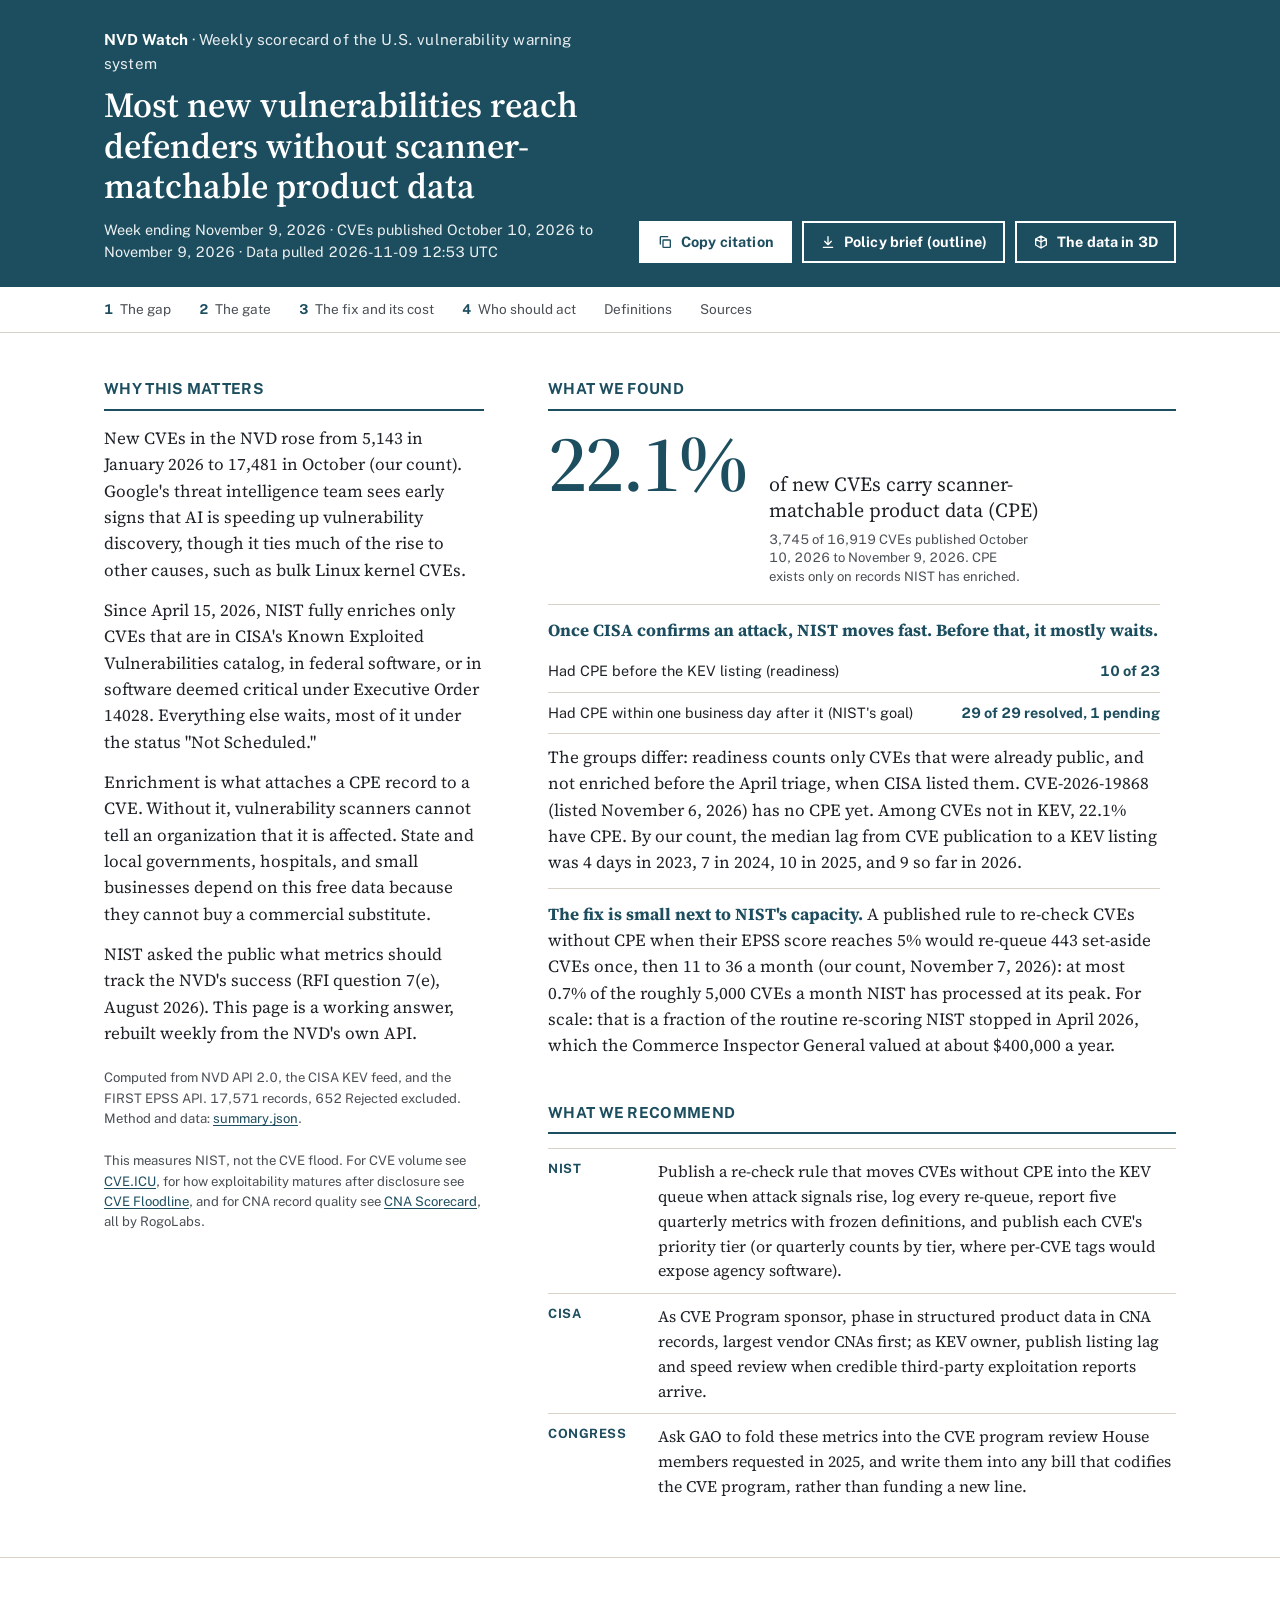
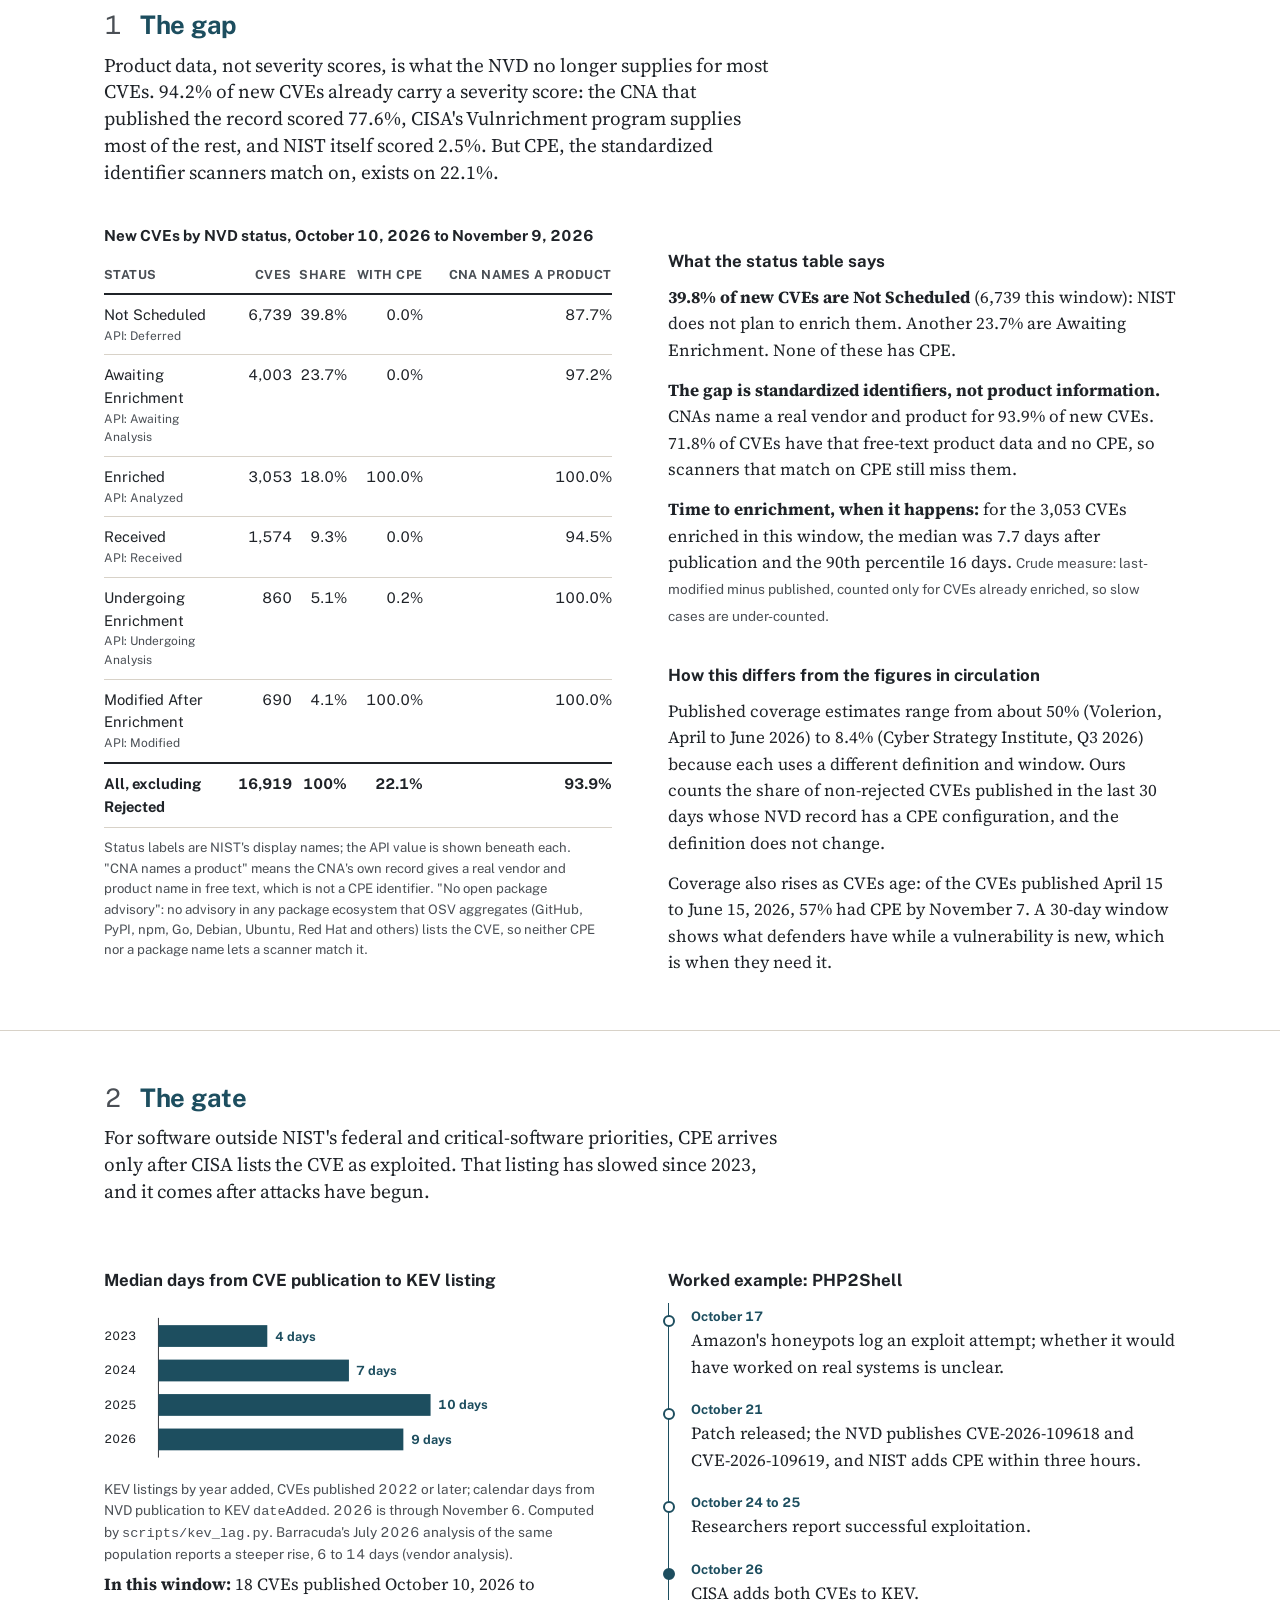
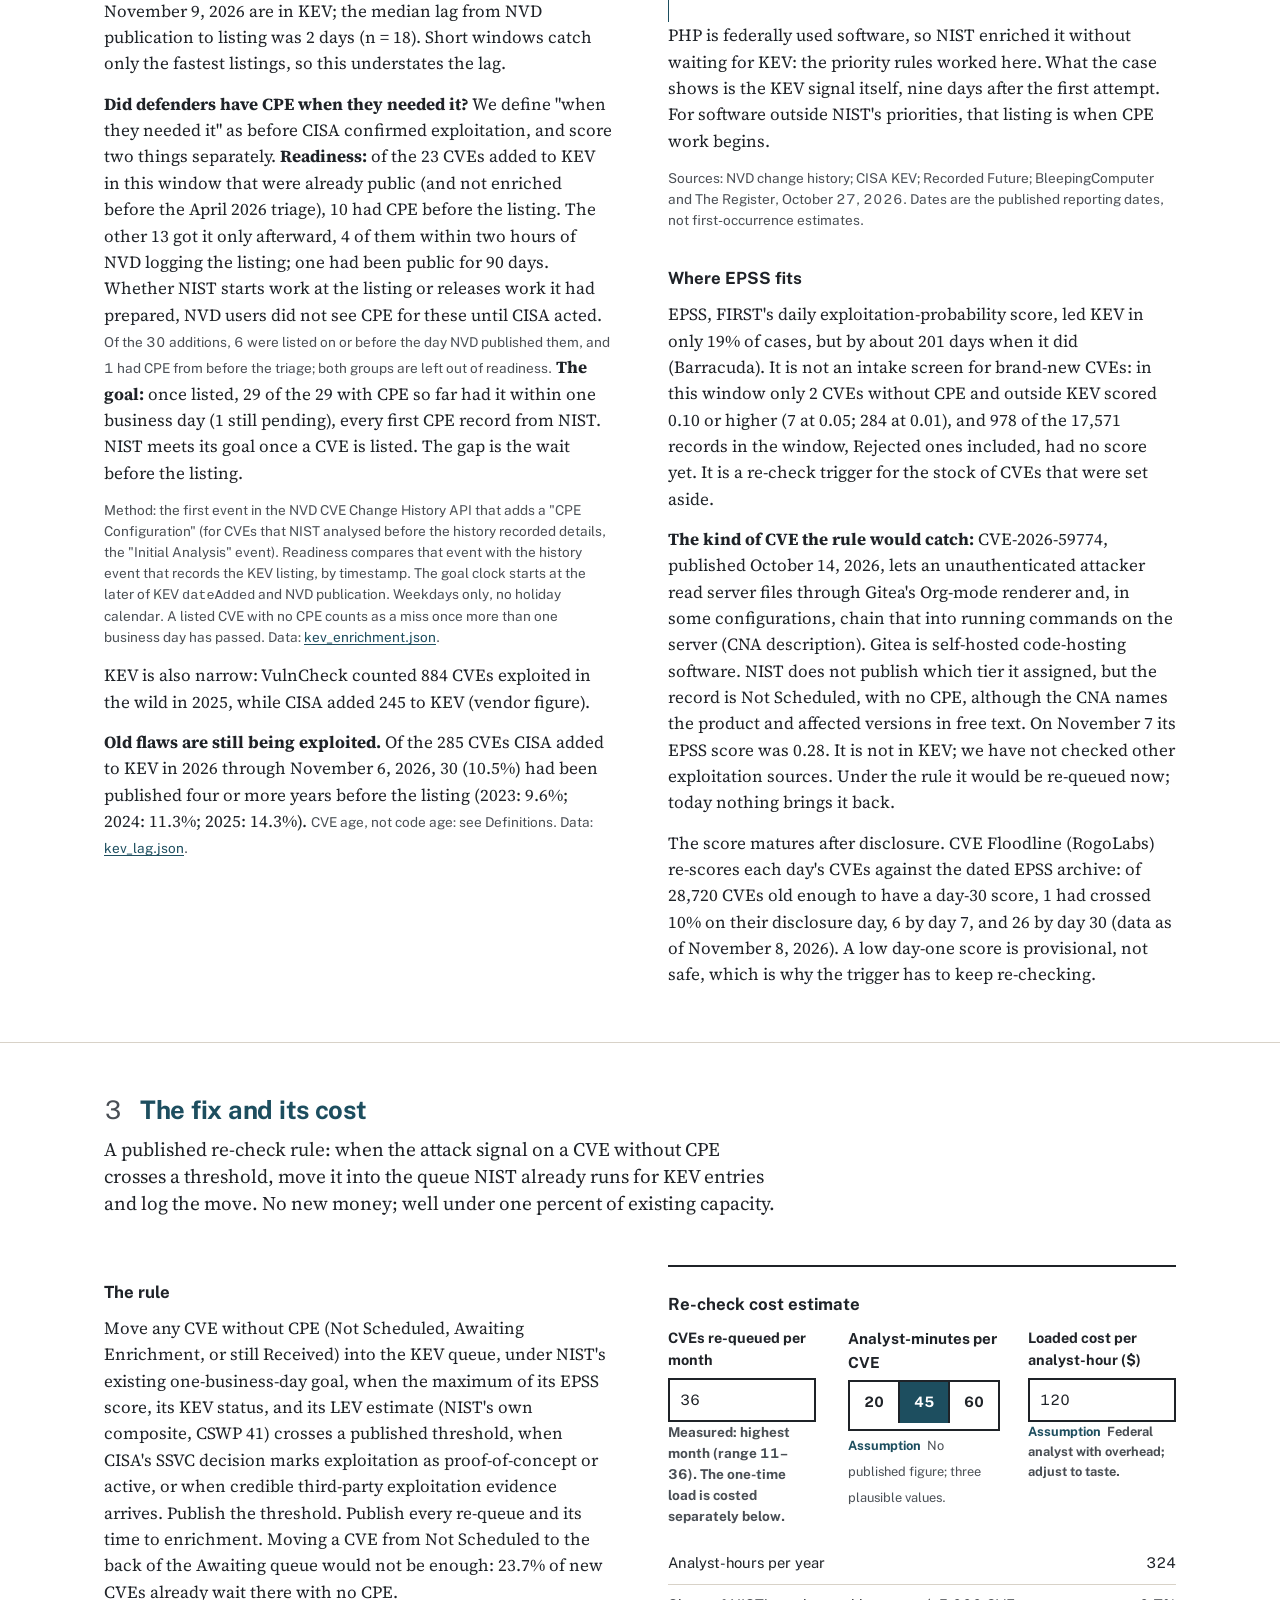
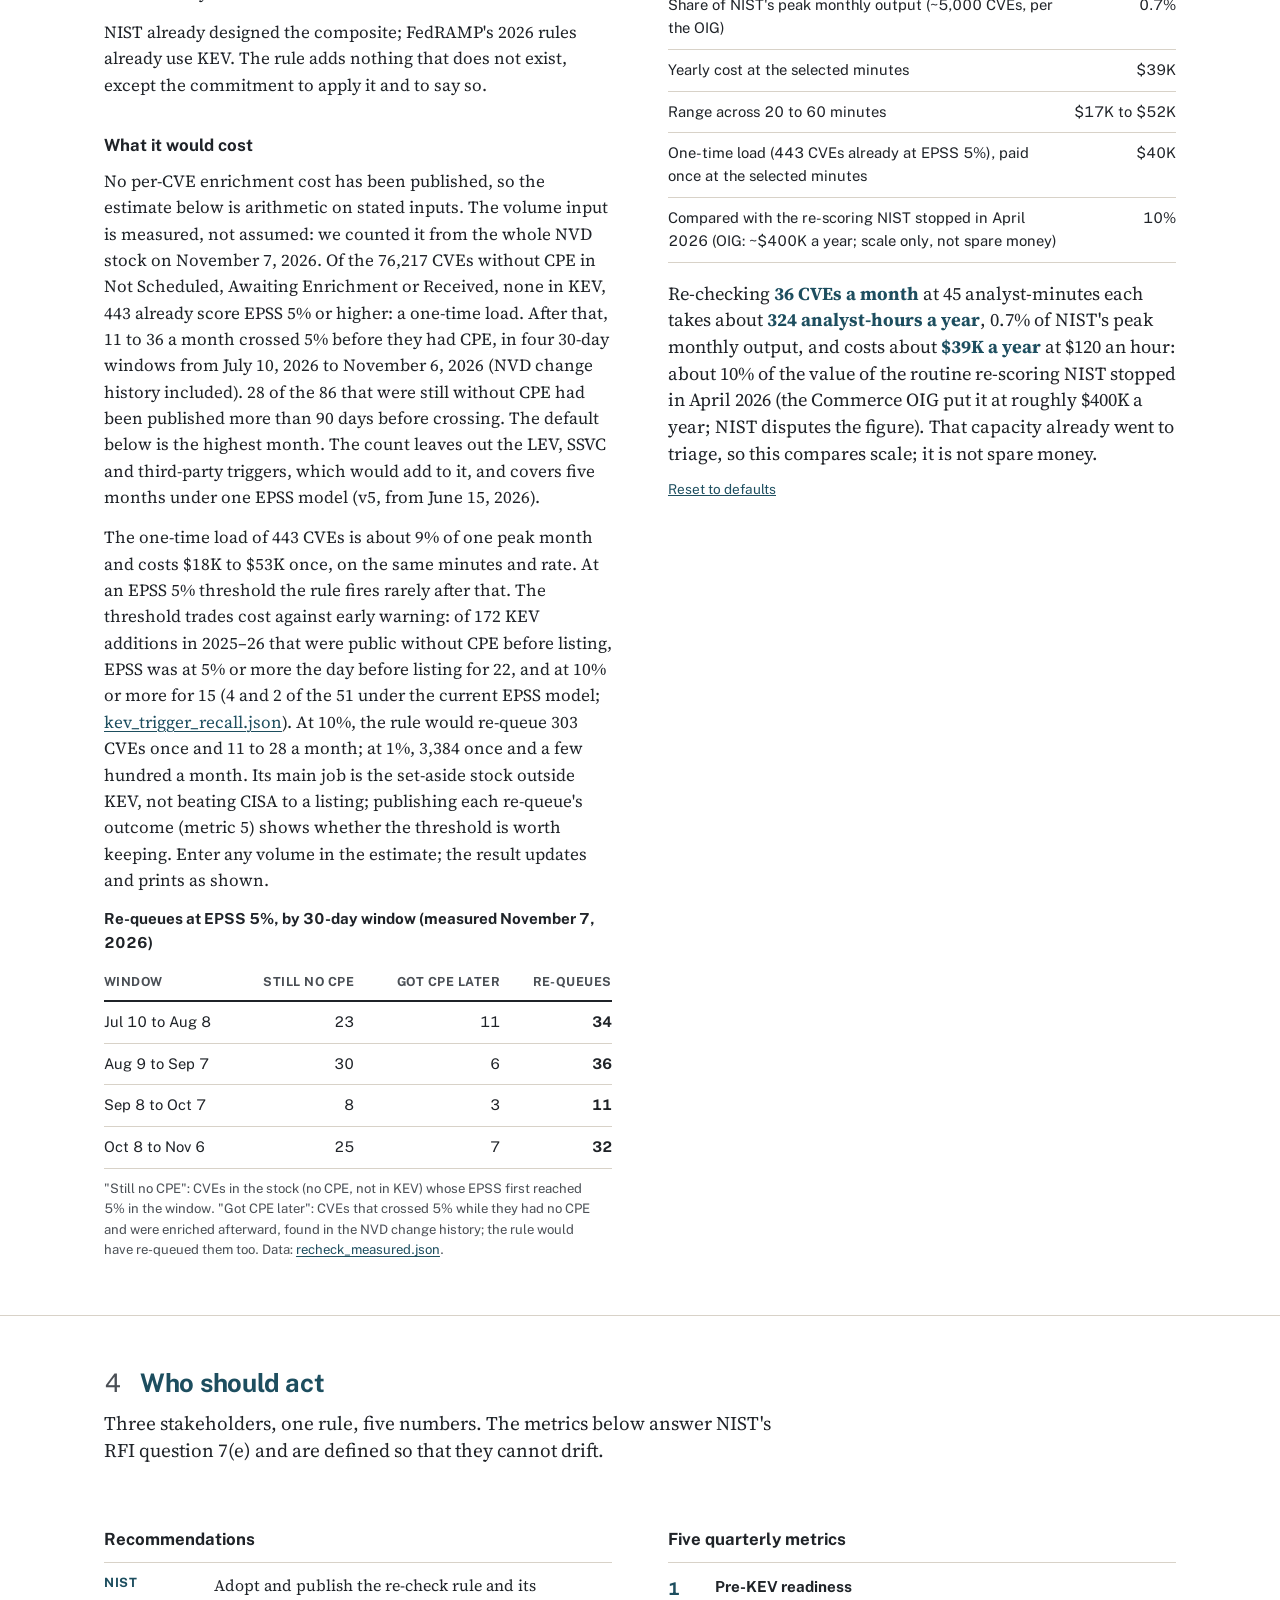
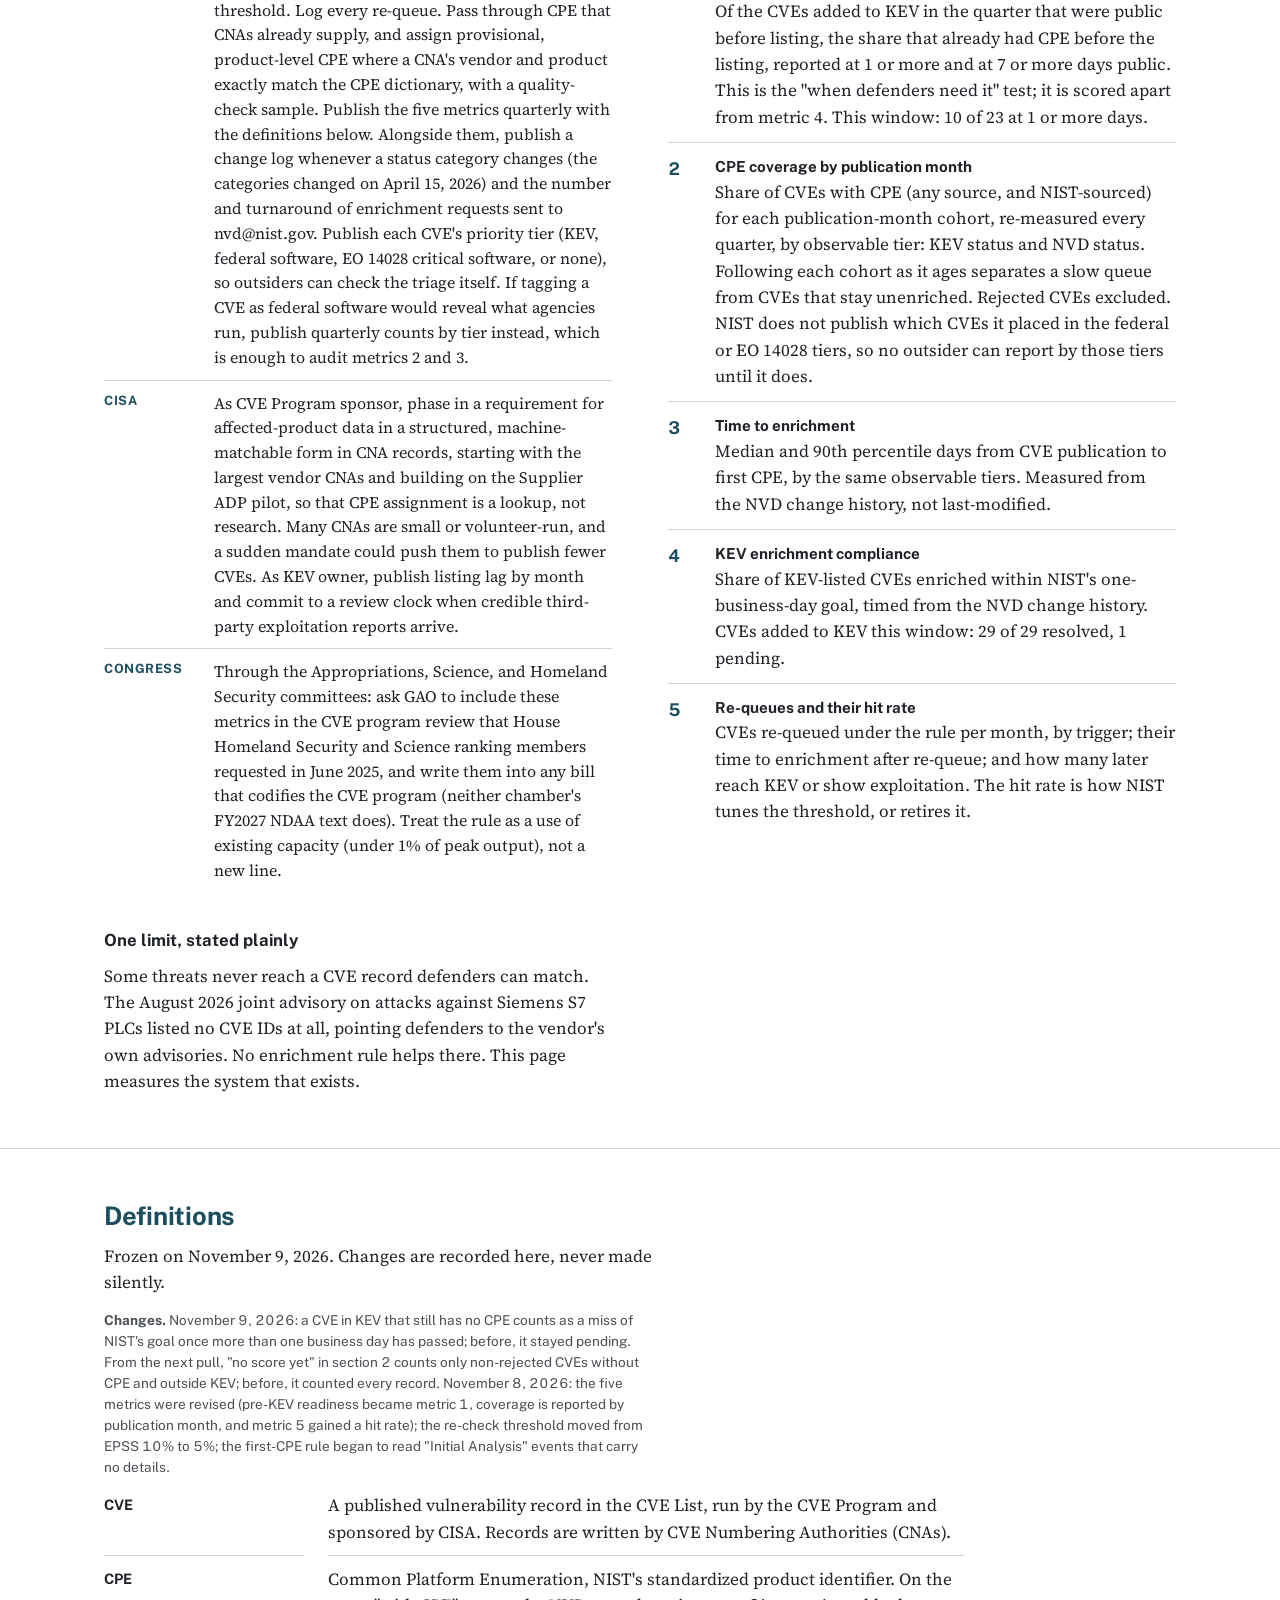
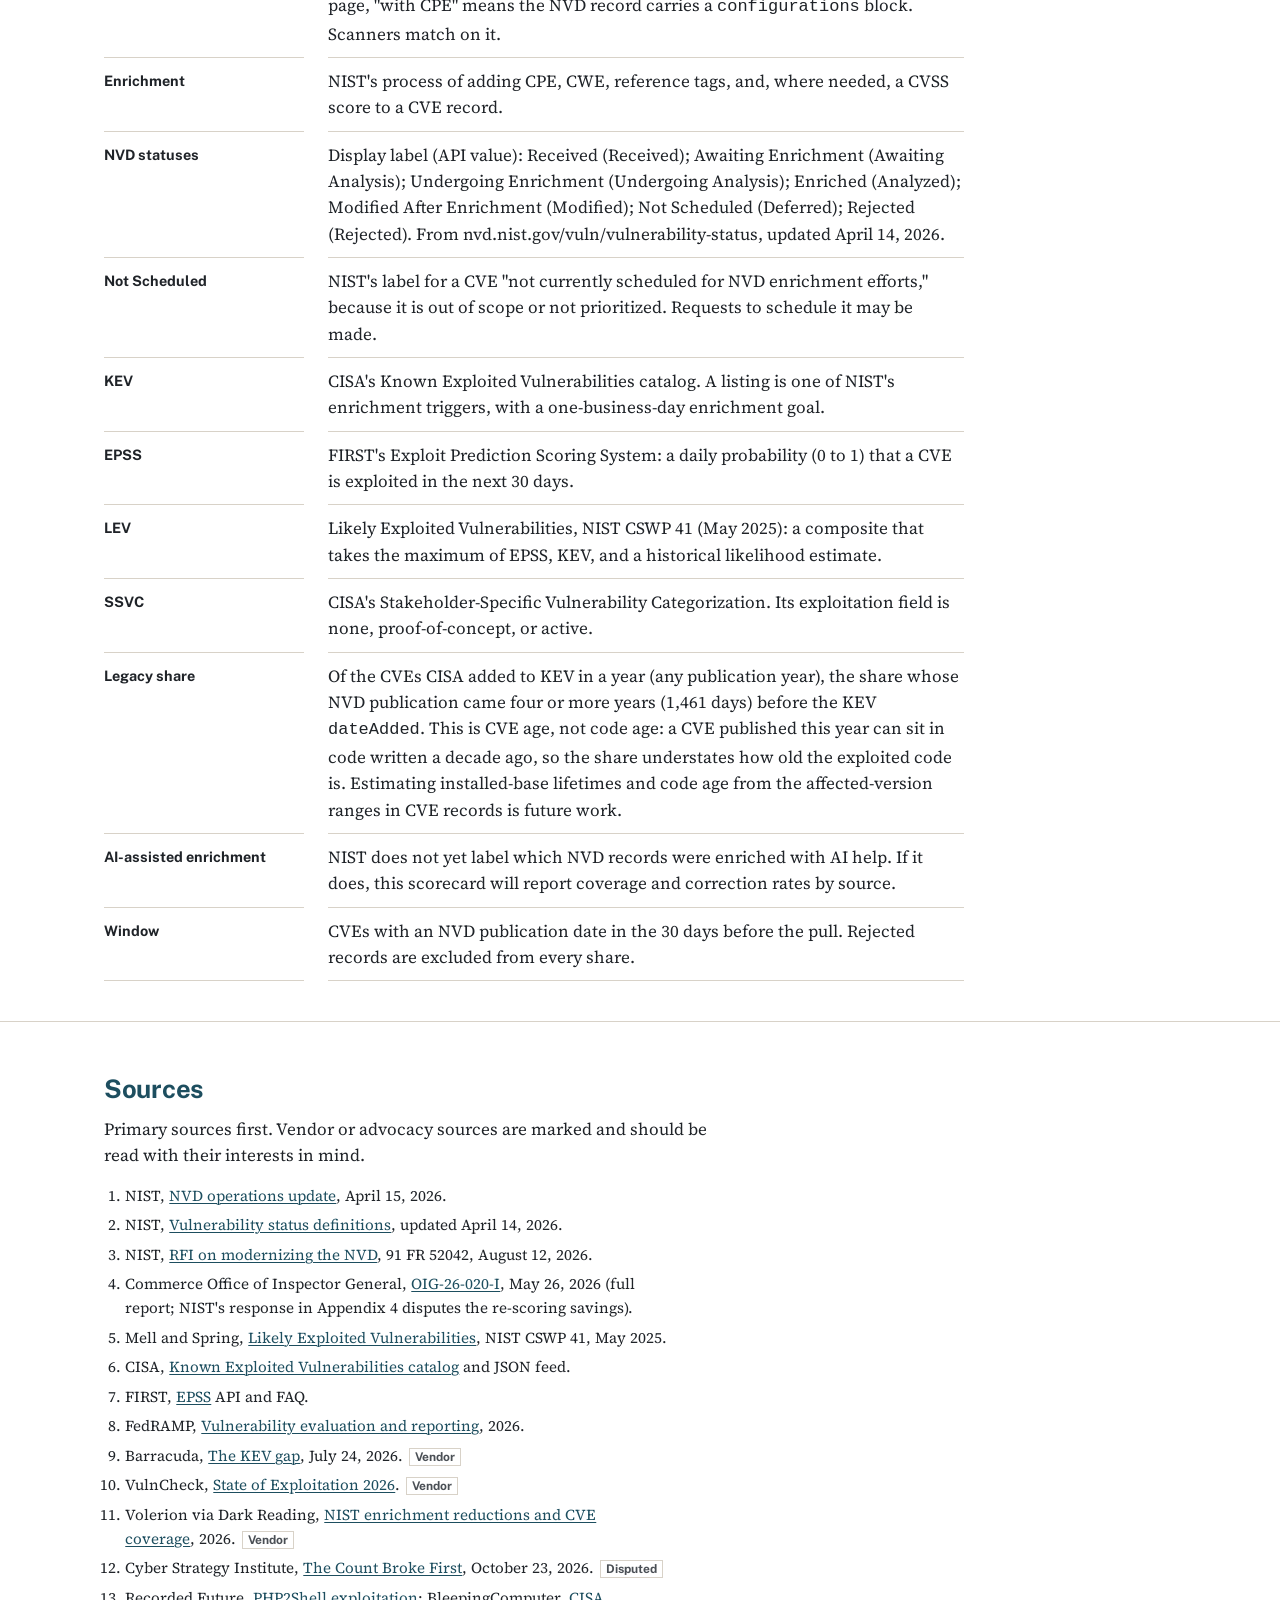
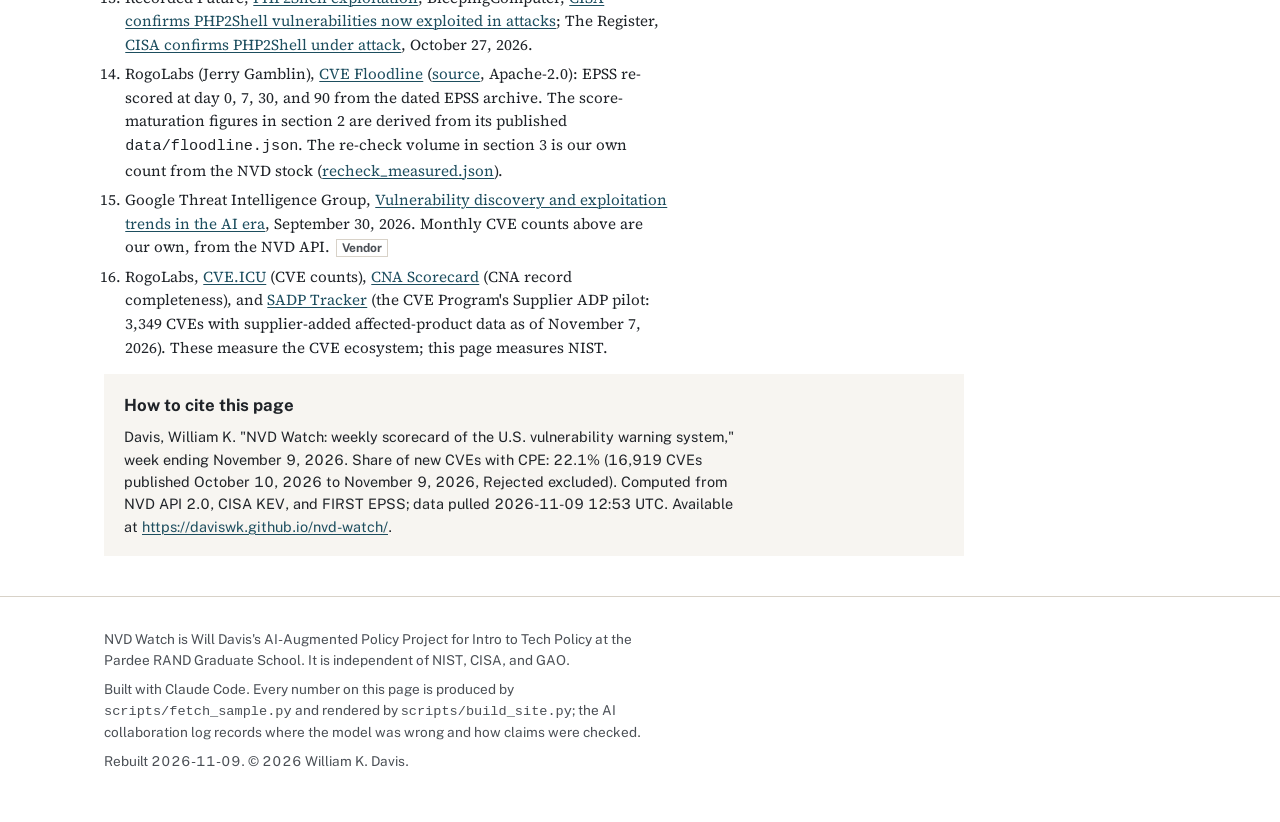
==== commit c84f8394: "Audit fixes: EPSS unscored count, KEV overdue rule, pull guard; Pull 3 docs Audit of Nov 9: the proc" ====
--- a/site/index.html
+++ b/site/index.html
@@ -156,7 +156,7 @@
         </figure>
         <p><b>In this window:</b> 18 CVEs published October 10, 2026 to November 9, 2026 are in KEV; the median lag from NVD publication to listing was 2 days (n = 18). Short windows catch only the fastest listings, so this understates the lag.</p>
         <p><b>Did defenders have CPE when they needed it?</b> We define "when they needed it" as before CISA confirmed exploitation, and score two things separately. <b>Readiness:</b> of the 23 CVEs added to KEV in this window that were already public (and not enriched before the April 2026 triage), 10 had CPE before the listing. The other 13 got it only afterward, 4 of them within two hours of NVD logging the listing; one had been public for 90 days. Whether NIST starts work at the listing or releases work it had prepared, NVD users did not see CPE for these until CISA acted. <span class="note">Of the 30 additions, 6 were listed on or before the day NVD published them, and 1 had CPE from before the triage; both groups are left out of readiness.</span> <b>The goal:</b> once listed, 29 of the 29 with CPE so far had it within one business day (1 still pending), every first CPE record from NIST. NIST meets its goal once a CVE is listed. The gap is the wait before the listing.</p>
-        <p class="note">Method: first "CPE Configuration" event in the NVD CVE Change History API, against KEV <code>dateAdded</code>. The clock starts at the later of listing and NVD publication. Weekdays only, no holiday calendar. Data: <a href="data/kev_enrichment.json">kev_enrichment.json</a>.</p>
+        <p class="note">Method: the first event in the NVD CVE Change History API that adds a "CPE Configuration" (for CVEs that NIST analysed before the history recorded details, the "Initial Analysis" event). Readiness compares that event with the history event that records the KEV listing, by timestamp. The goal clock starts at the later of KEV <code>dateAdded</code> and NVD publication. Weekdays only, no holiday calendar. A listed CVE with no CPE counts as a miss once more than one business day has passed. Data: <a href="data/kev_enrichment.json">kev_enrichment.json</a>.</p>
         <p>KEV is also narrow: VulnCheck counted 884 CVEs exploited in the wild in 2025, while CISA added 245 to KEV (vendor figure).</p>
         <p><b>Old flaws are still being exploited.</b> Of the 285 CVEs CISA added to KEV in 2026 through November 6, 2026, 30 (10.5%) had been published four or more years before the listing (2023: 9.6%; 2024: 11.3%; 2025: 14.3%). <span class="note">CVE age, not code age: see Definitions. Data: <a href="data/kev_lag.json">kev_lag.json</a>.</span></p>
       </div>
@@ -171,7 +171,7 @@
         <p>PHP is federally used software, so NIST enriched it without waiting for KEV: the priority rules worked here. What the case shows is the KEV signal itself, nine days after the first attempt. For software outside NIST's priorities, that listing is when CPE work begins.</p>
         <p class="note">Sources: NVD change history; CISA KEV; Recorded Future; BleepingComputer and The Register, October 27, 2026. Dates are the published reporting dates, not first-occurrence estimates.</p>
         <h3>Where EPSS fits</h3>
-        <p>EPSS, FIRST's daily exploitation-probability score, led KEV in only 19% of cases, but by about 201 days when it did (Barracuda). It is not an intake screen for brand-new CVEs: in this window only 2 CVEs without CPE and outside KEV scored 0.10 or higher (7 at 0.05; 284 at 0.01), and 978 had no score yet. It is a re-check trigger for the stock of CVEs that were set aside.</p>
+        <p>EPSS, FIRST's daily exploitation-probability score, led KEV in only 19% of cases, but by about 201 days when it did (Barracuda). It is not an intake screen for brand-new CVEs: in this window only 2 CVEs without CPE and outside KEV scored 0.10 or higher (7 at 0.05; 284 at 0.01), and 978 of the 17,571 records in the window, Rejected ones included, had no score yet. It is a re-check trigger for the stock of CVEs that were set aside.</p>
         <p><b>The kind of CVE the rule would catch:</b> CVE-2026-59774, published October 14, 2026, lets an unauthenticated attacker read server files through Gitea's Org-mode renderer and, in some configurations, chain that into running commands on the server (CNA description). Gitea is self-hosted code-hosting software. NIST does not publish which tier it assigned, but the record is Not Scheduled, with no CPE, although the CNA names the product and affected versions in free text. On November 7 its EPSS score was 0.28. It is not in KEV; we have not checked other exploitation sources. Under the rule it would be re-queued now; today nothing brings it back.</p>
         <p>The score matures after disclosure. CVE Floodline (RogoLabs) re-scores each day's CVEs against the dated EPSS archive: of 28,720 CVEs old enough to have a day-30 score, 1 had crossed 10% on their disclosure day, 6 by day 7, and 26 by day 30 (data as of November 8, 2026). A low day-one score is provisional, not safe, which is why the trigger has to keep re-checking.</p>
       </div>
@@ -275,7 +275,8 @@
 <section class="section defs" id="definitions" aria-labelledby="h-defs">
   <div class="wrap">
     <h2 id="h-defs">Definitions</h2>
-    <p>Frozen on 2026-11-09. Changes are recorded here, never made silently.</p>
+    <p>Frozen on November 9, 2026. Changes are recorded here, never made silently.</p>
+    <p class="note"><b>Changes.</b> November 9, 2026: a CVE in KEV that still has no CPE counts as a miss of NIST's goal once more than one business day has passed; before, it stayed pending. From the next pull, "no score yet" in section 2 counts only non-rejected CVEs without CPE and outside KEV; before, it counted every record. November 8, 2026: the five metrics were revised (pre-KEV readiness became metric 1, coverage is reported by publication month, and metric 5 gained a hit rate); the re-check threshold moved from EPSS 10% to 5%; the first-CPE rule began to read "Initial Analysis" events that carry no details.</p>
     <dl>
       <dt>CVE</dt><dd>A published vulnerability record in the CVE List, run by the CVE Program and sponsored by CISA. Records are written by CVE Numbering Authorities (CNAs).</dd>
       <dt>CPE</dt><dd>Common Platform Enumeration, NIST's standardized product identifier. On the page, "with CPE" means the NVD record carries a <code>configurations</code> block. Scanners match on it.</dd>
